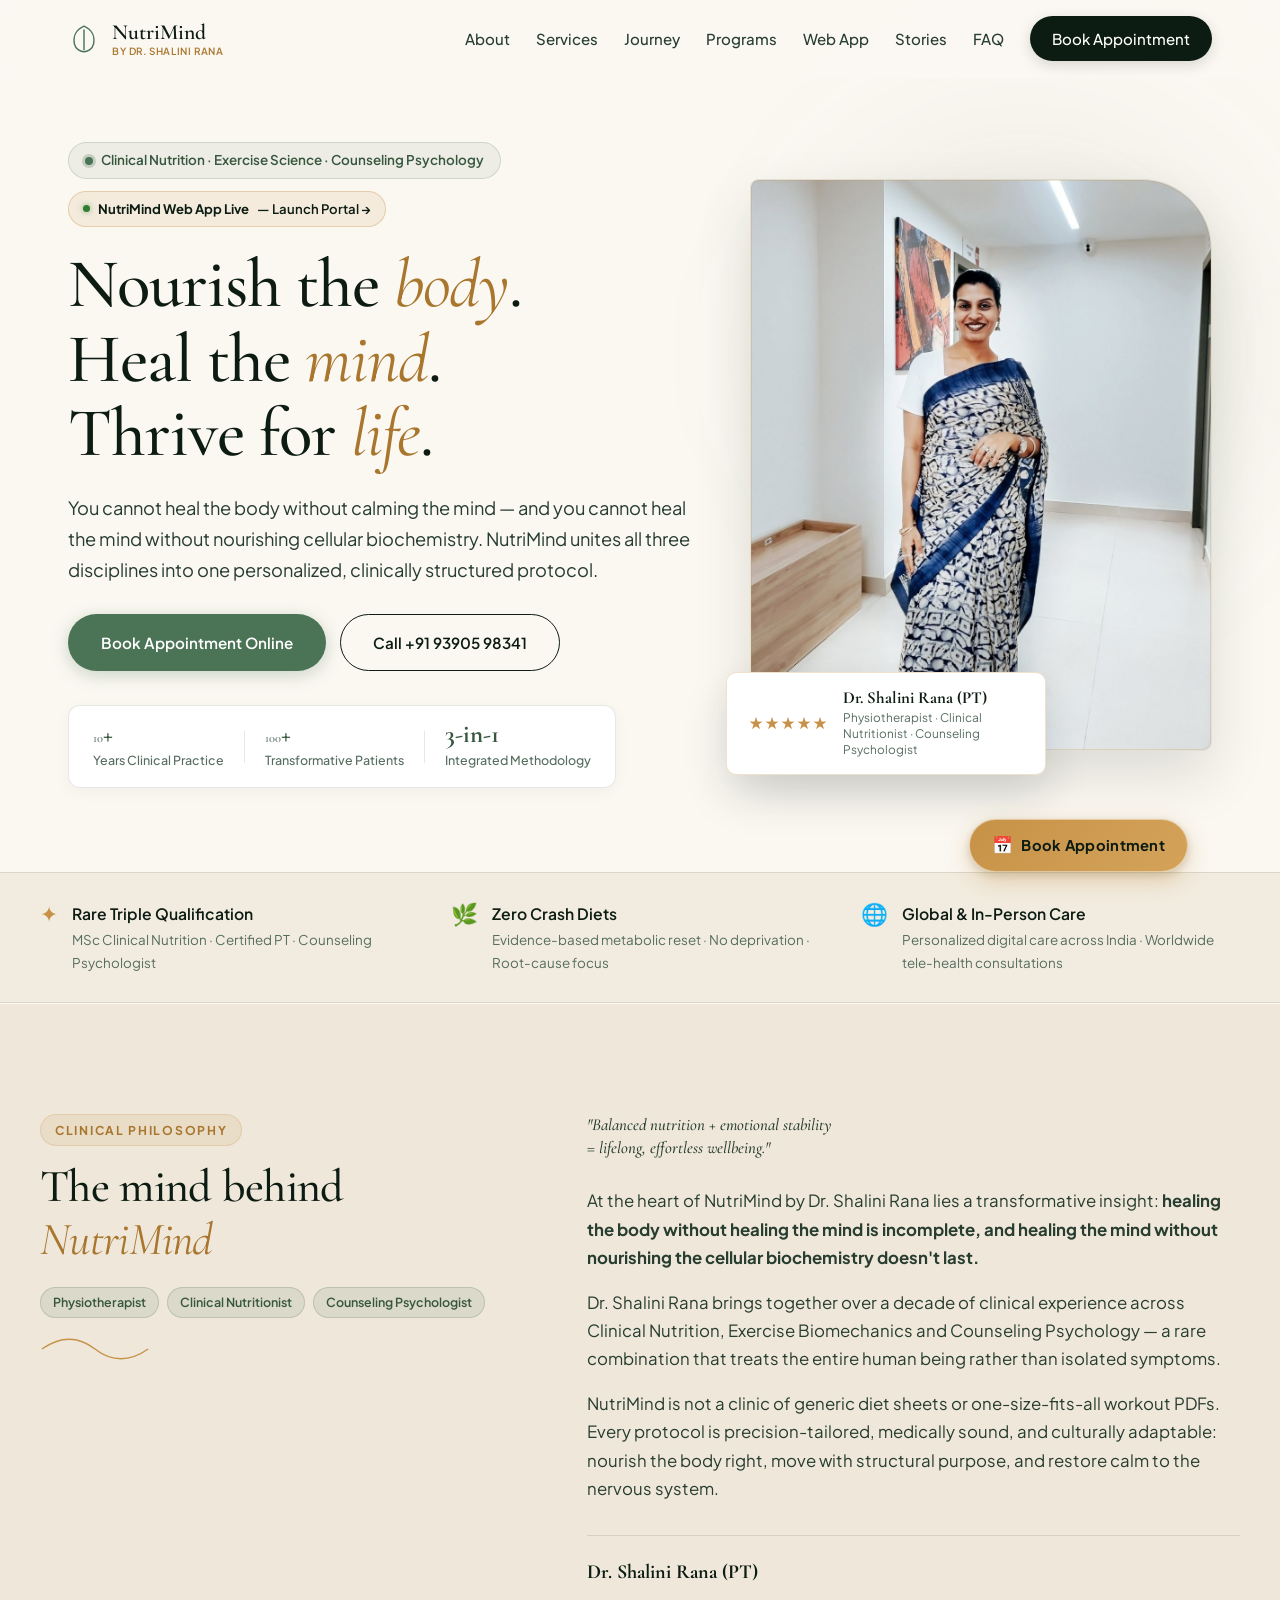
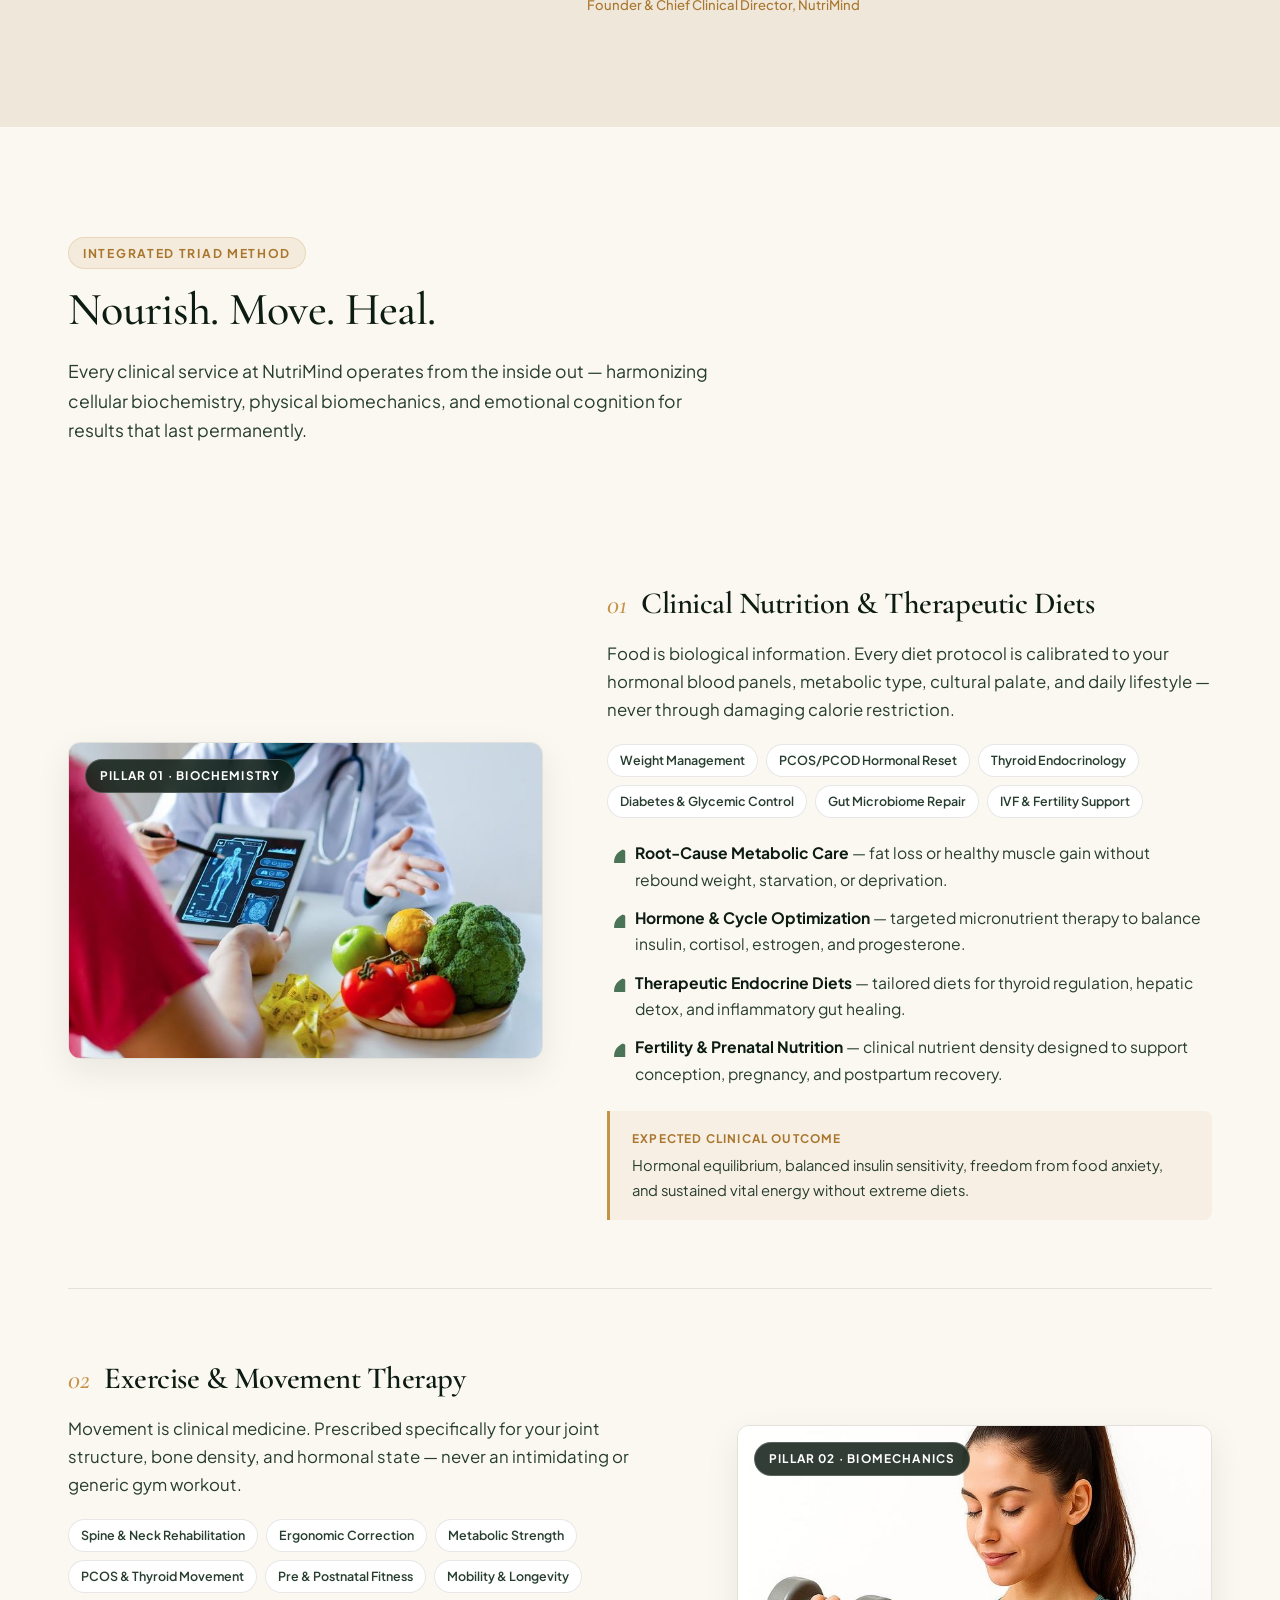
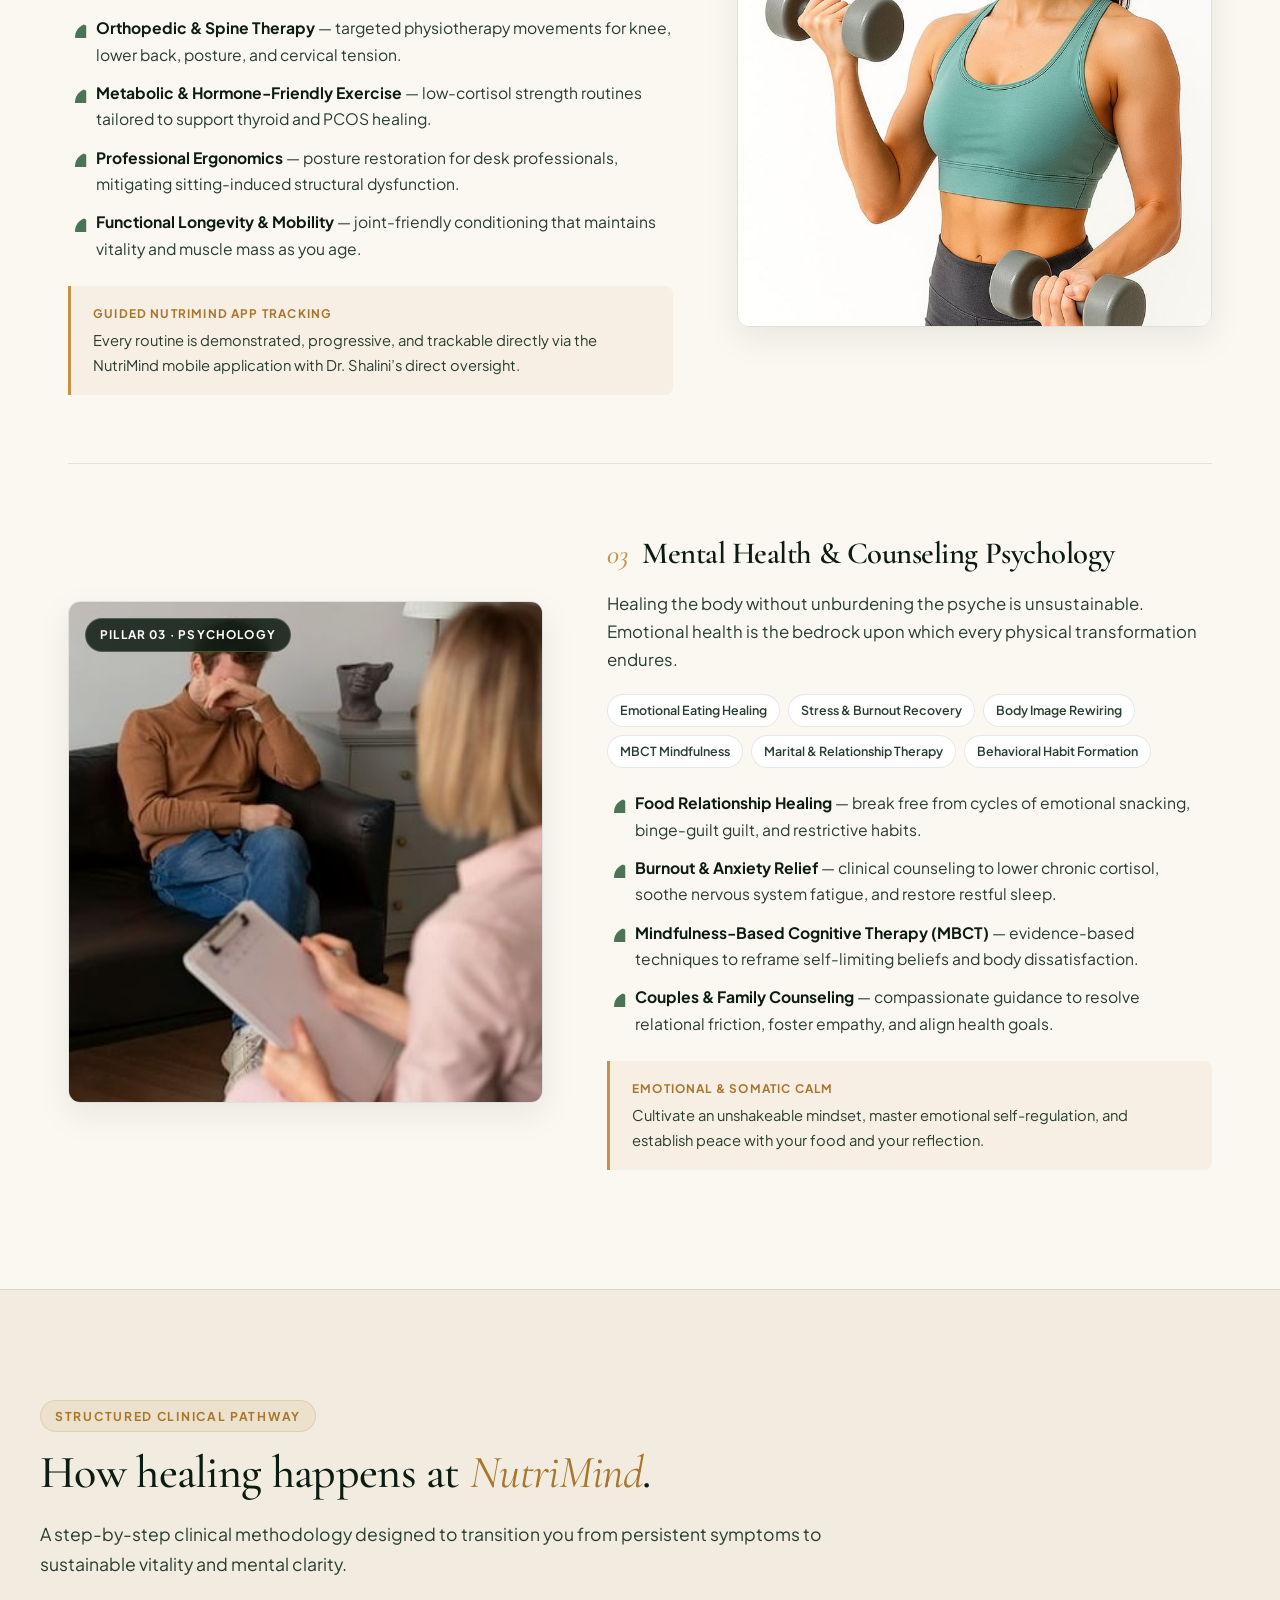
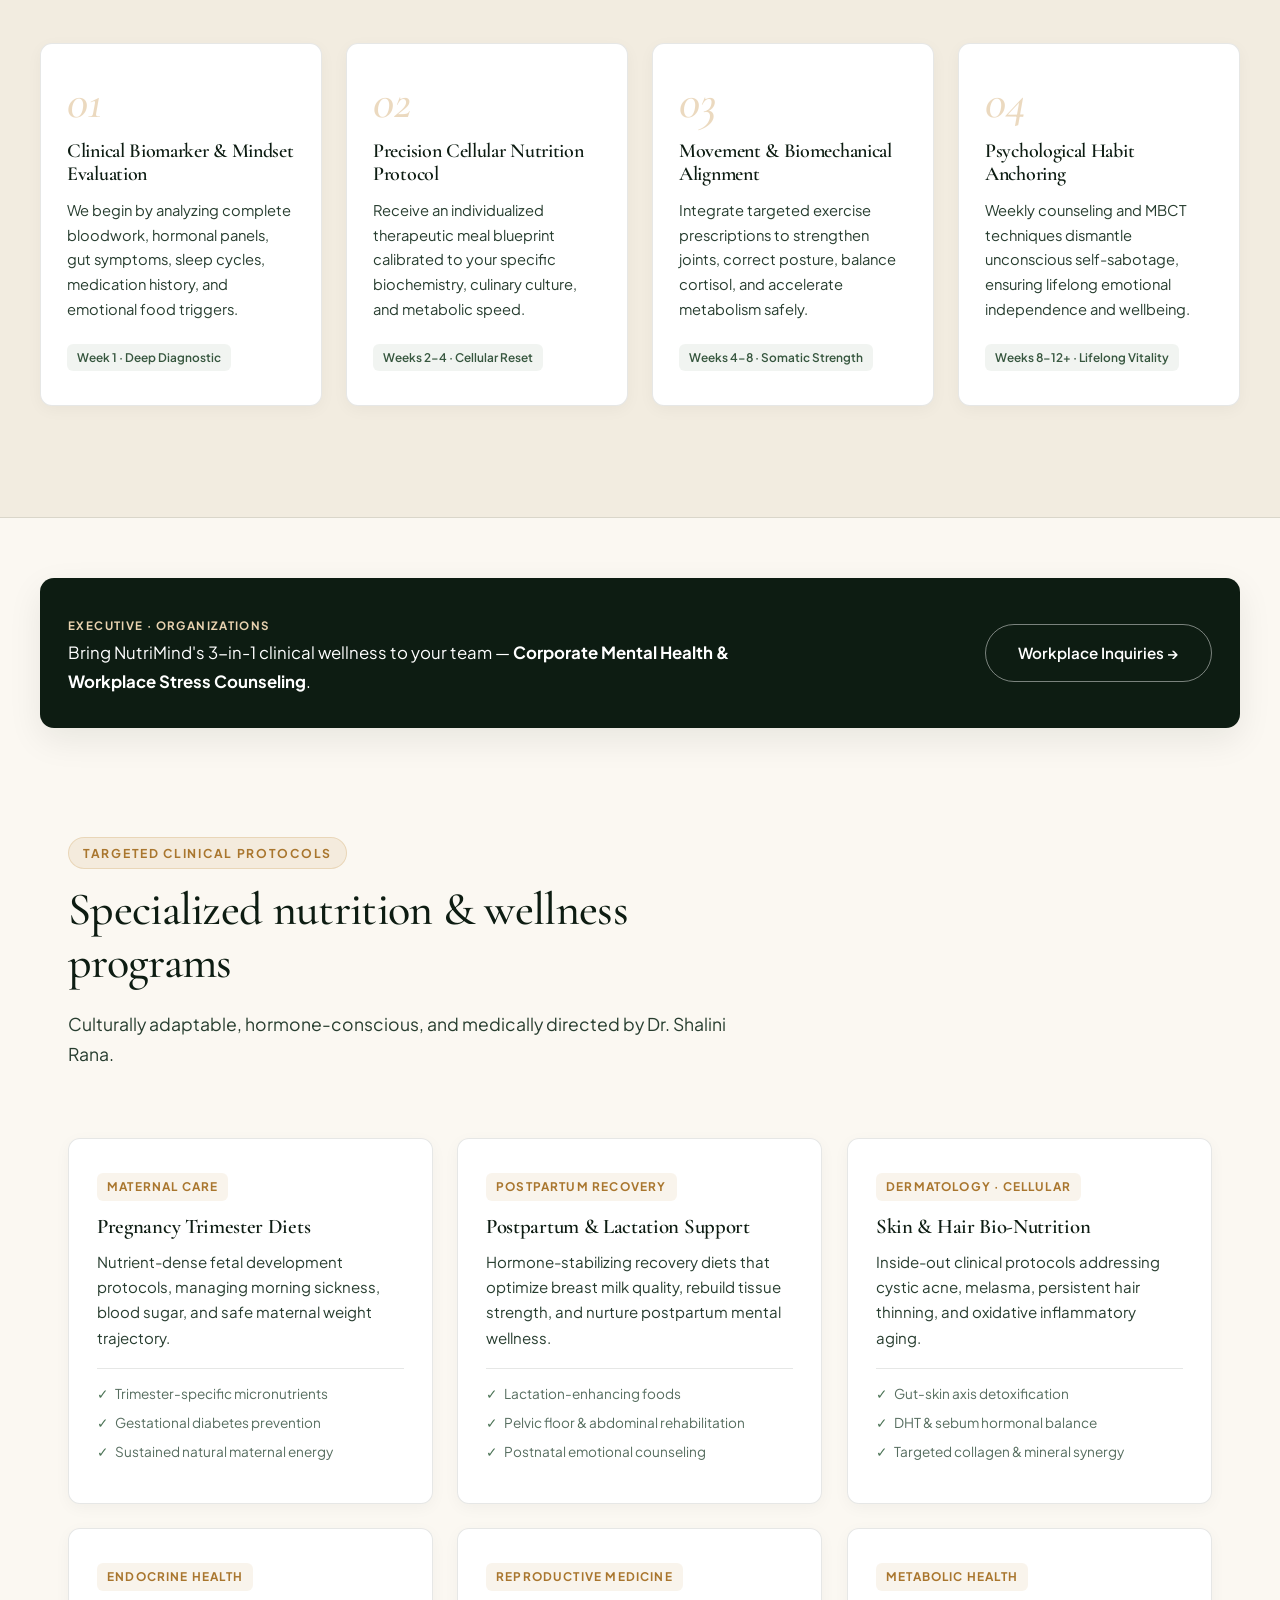
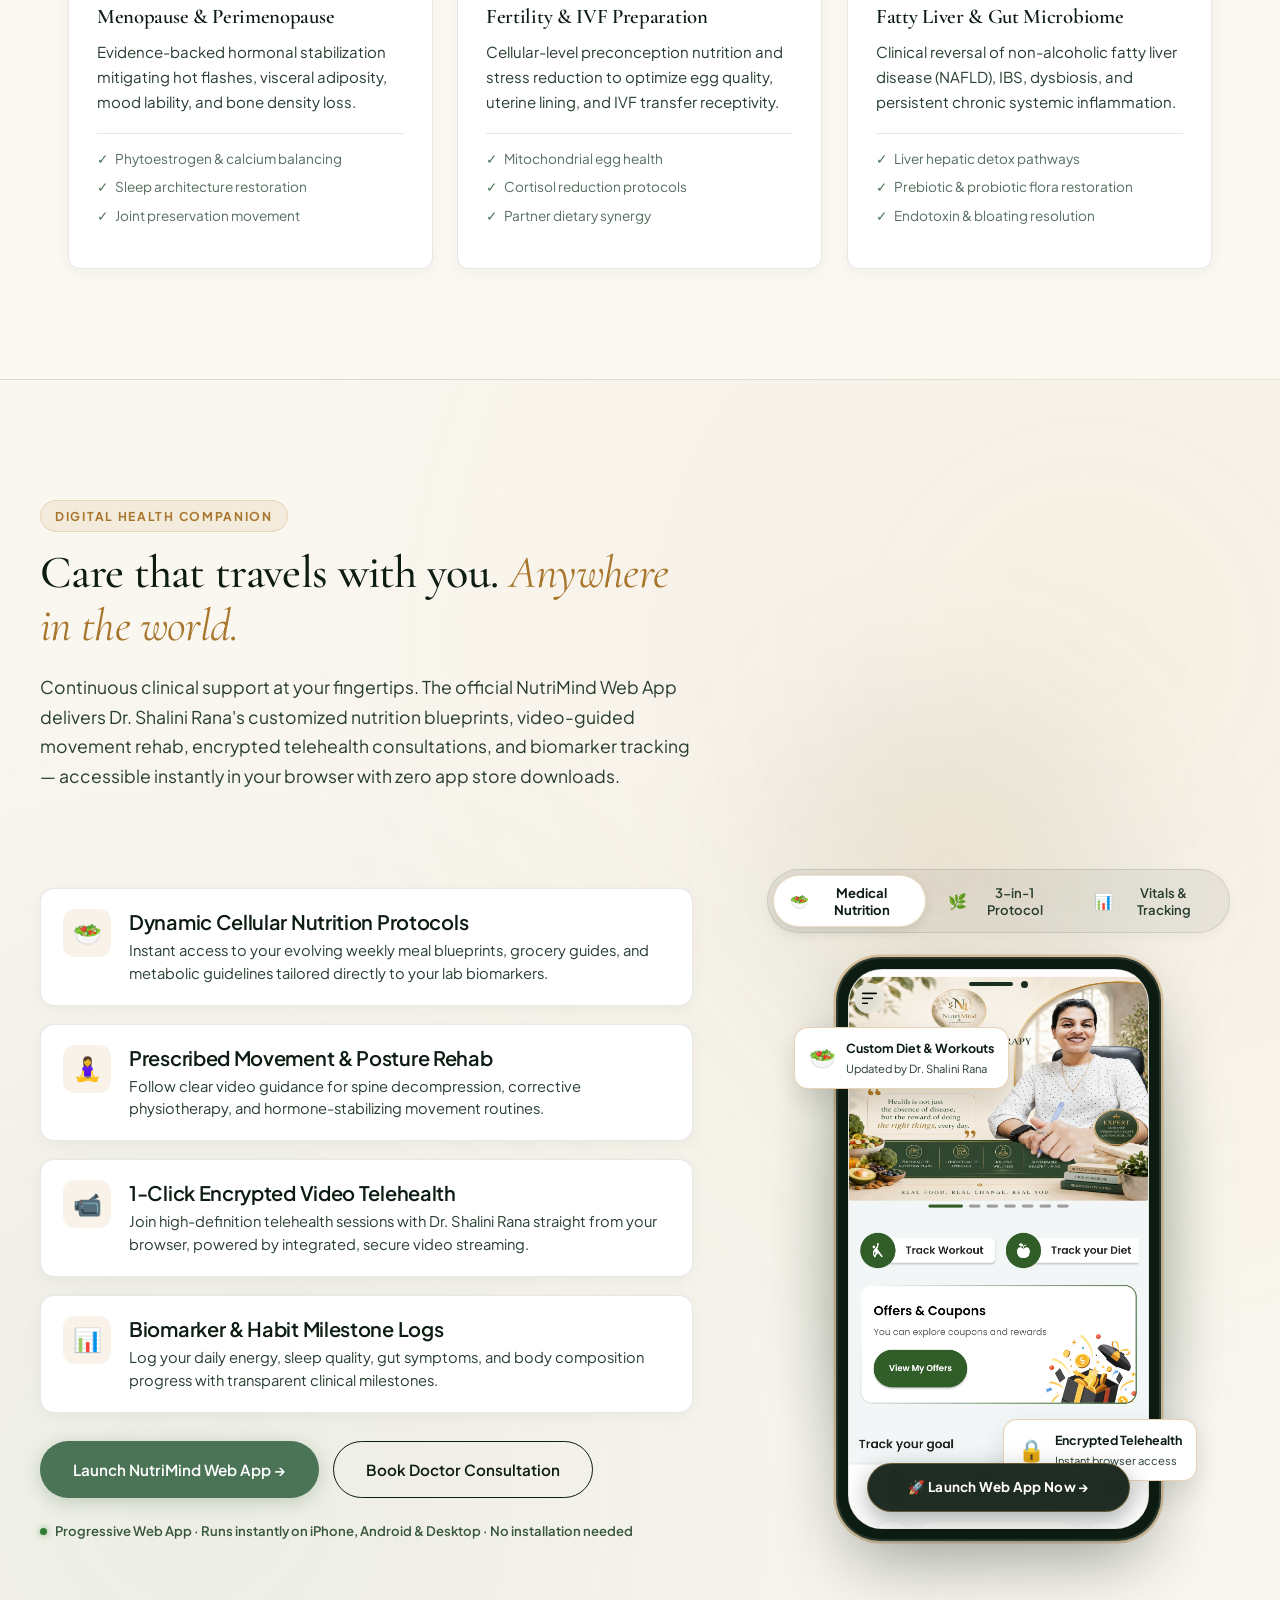
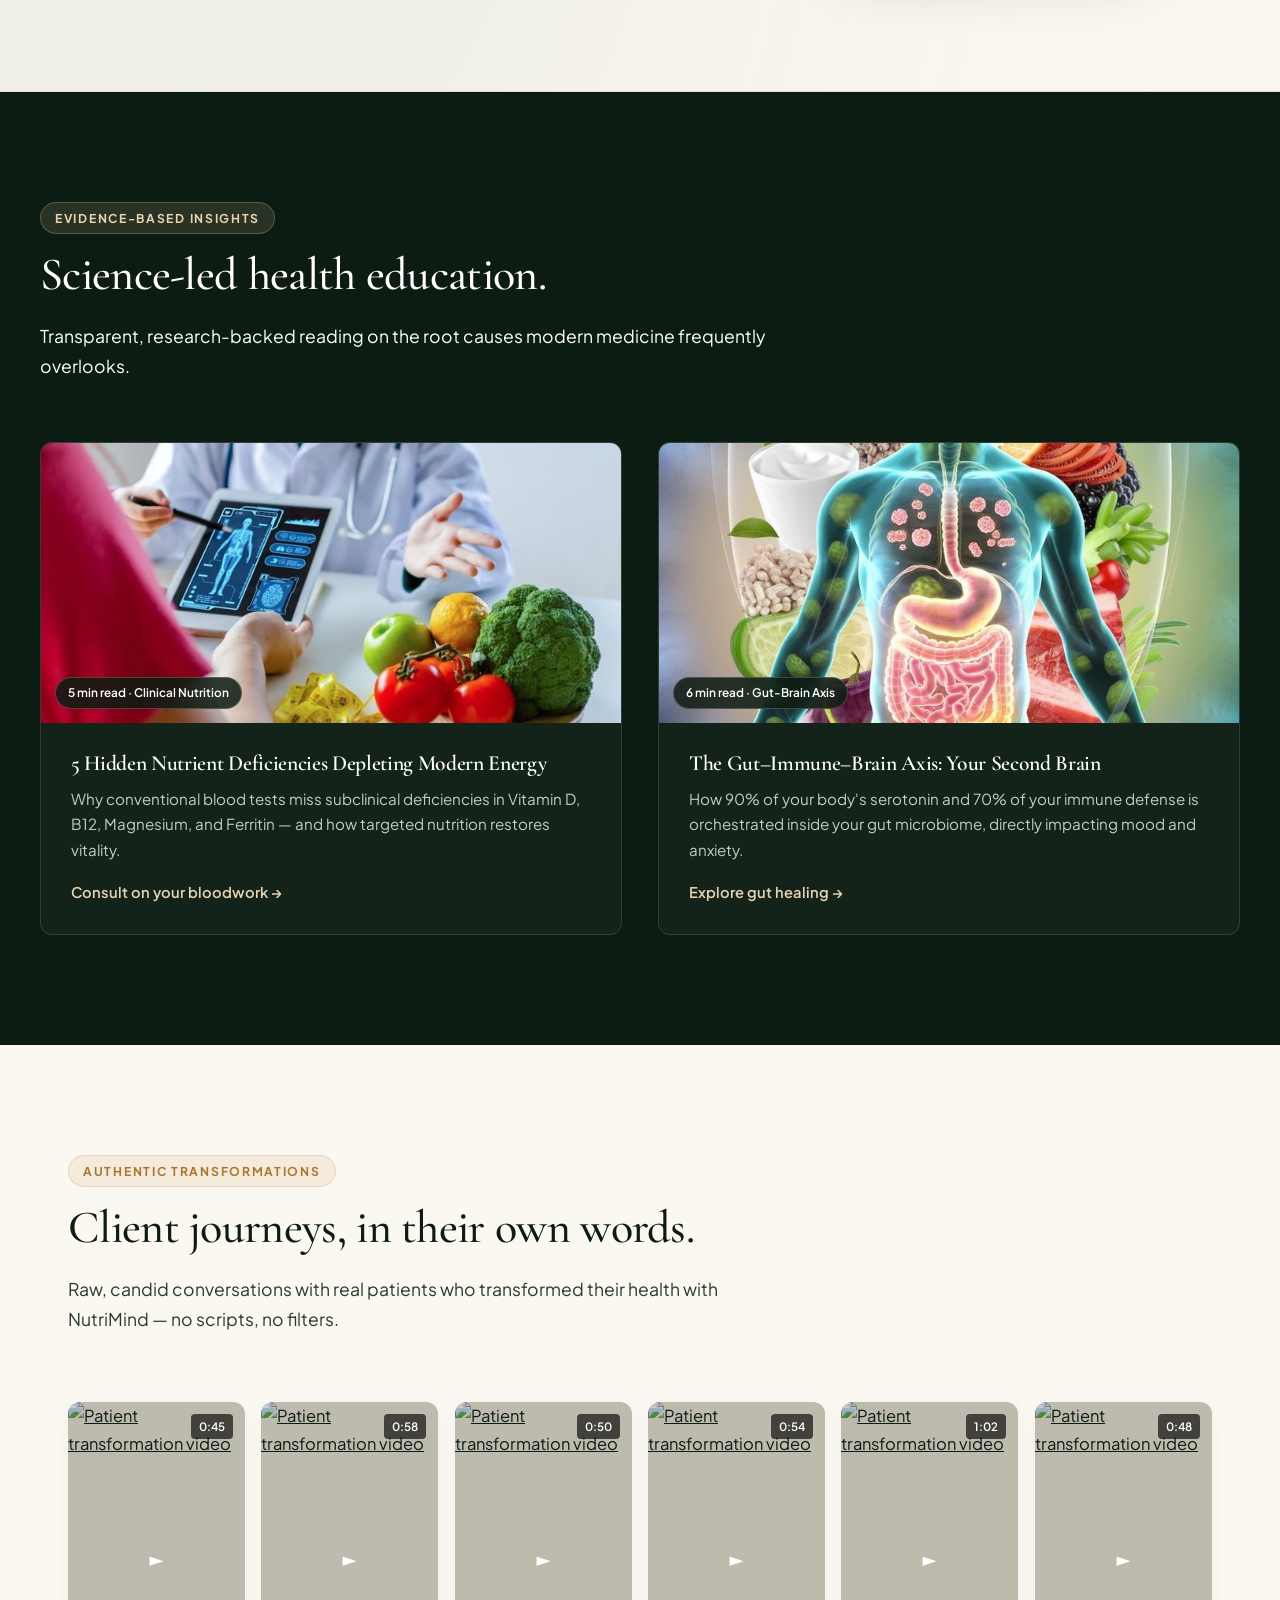
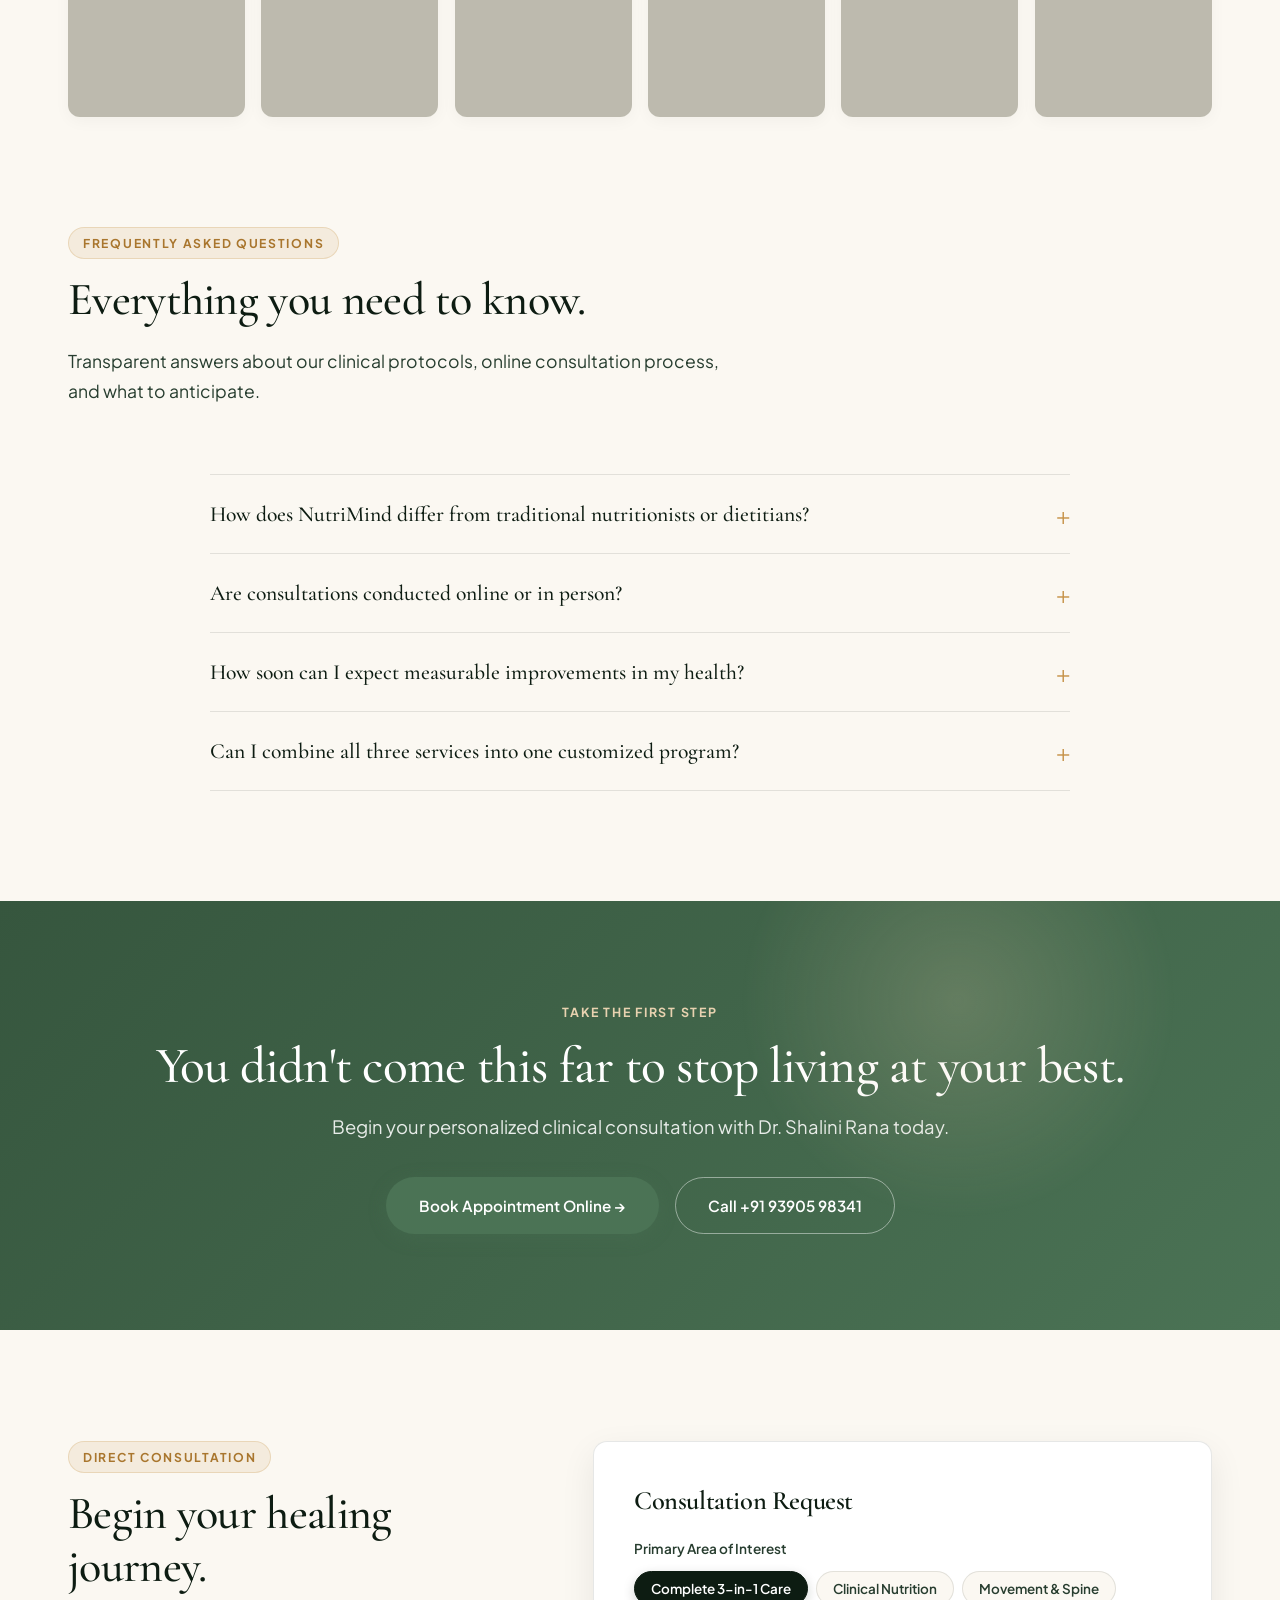
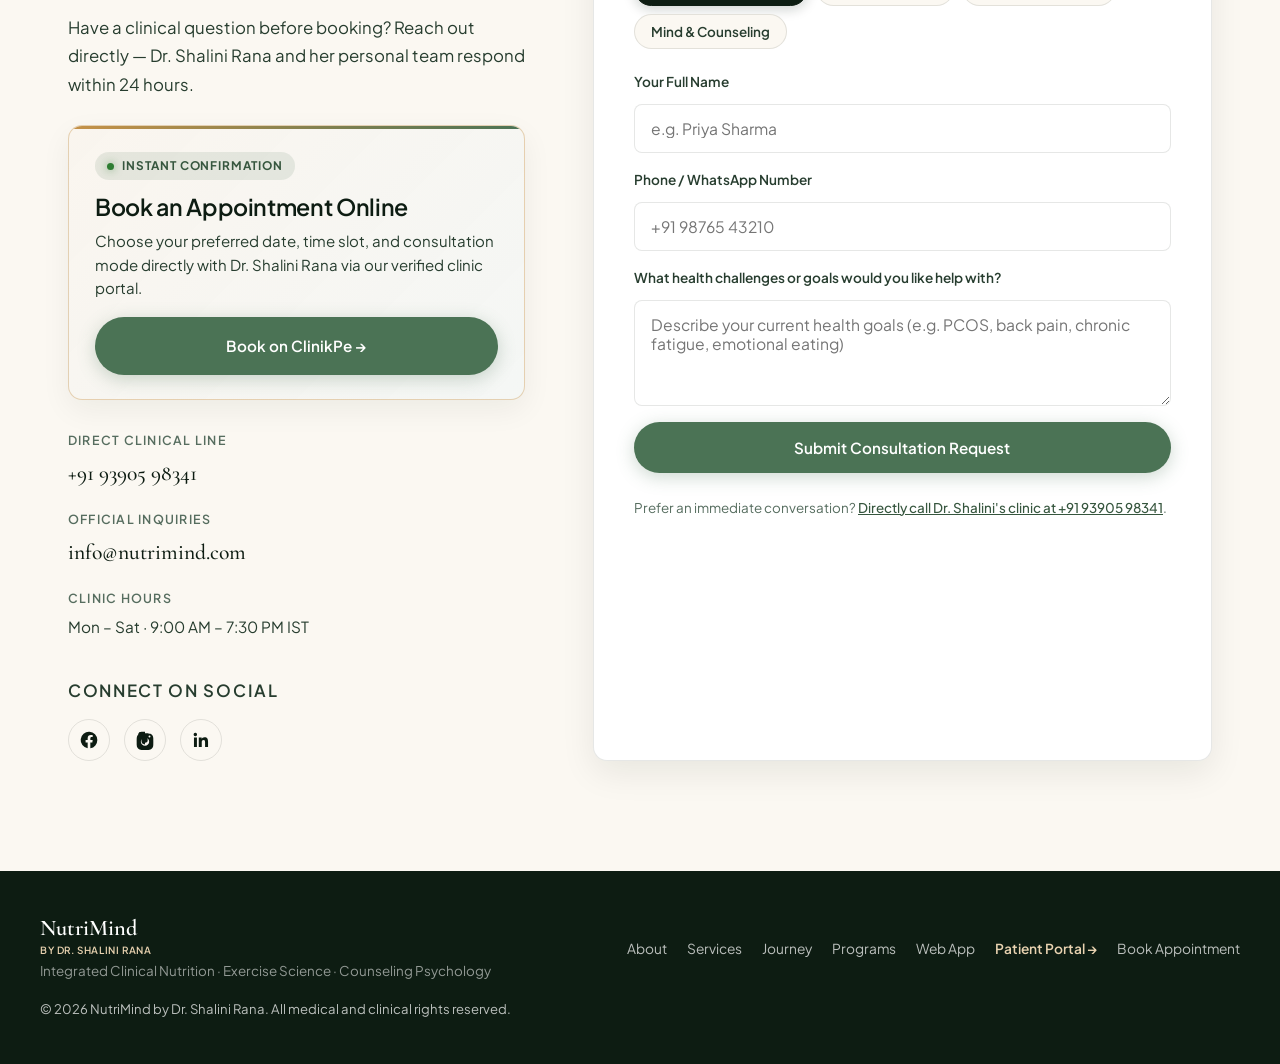
==== index.html @ 6441bca5 "Integrate NutriMind Web App showcase with interactive device mockup and animations" ====
<!DOCTYPE html>
<html lang="en">
<head>
<meta charset="UTF-8">
<meta name="viewport" content="width=device-width, initial-scale=1.0">
<title>NutriMind by Dr. Shalini Rana — Clinical Nutrition, Movement &amp; Mind Wellness</title>
<meta name="description" content="NutriMind by Dr. Shalini Rana integrates clinical nutrition, exercise therapy, and mental wellness counseling into one luxury, science-led approach to complete healing.">
<link rel="preconnect" href="https://fonts.googleapis.com">
<link rel="preconnect" href="https://fonts.gstatic.com" crossorigin>
<link href="https://fonts.googleapis.com/css2?family=Cormorant+Garamond:ital,wght@0,400;0,500;0,600;0,700;1,400;1,500;1,600&family=Plus+Jakarta+Sans:wght@300;400;500;600;700&display=swap" rel="stylesheet">
<link rel="stylesheet" href="style.css">
</head>
<body>

<!-- TOP SCROLL PROGRESS -->
<div class="scroll-progress-container" aria-hidden="true">
  <div class="scroll-progress-bar" id="scrollProgressBar"></div>
</div>

<a class="skip-link" href="#main">Skip to content</a>

<!-- SITE HEADER -->
<header class="site-header" id="siteHeader">
  <div class="header-inner">
    <a href="#top" class="brand">
      <span class="brand-mark" aria-hidden="true">
        <svg viewBox="0 0 40 40" width="32" height="32"><path d="M20 4C11 8 6 16 8 26c1.5 7 8 10 12 10s10.5-3 12-10c2-10-3-18-12-22z" fill="none" stroke="currentColor" stroke-width="1.8"/><path d="M20 8v26" stroke="currentColor" stroke-width="1.8"/></svg>
      </span>
      <span class="brand-text">NutriMind<em>by Dr. Shalini Rana</em></span>
    </a>

    <nav class="main-nav" id="mainNav" aria-label="Primary Navigation">
      <a href="#about">About</a>
      <a href="#pillars">Services</a>
      <a href="#journey">Journey</a>
      <a href="#programs">Programs</a>
      <a href="#app">Web App</a>
      <a href="#stories">Stories</a>
      <a href="#faq">FAQ</a>
      <a href="https://booking.clinikpe.com/doctors/dr-shalini-rana-KVoUWVHR/KVoUWVHR" target="_blank" rel="noopener" class="nav-cta">Book Appointment</a>
    </nav>

    <button class="nav-toggle" id="navToggle" aria-expanded="false" aria-controls="mainNav" aria-label="Toggle menu">
      <span></span><span></span><span></span>
    </button>
  </div>
</header>

<main id="main">

  <!-- HERO -->
  <section class="hero" id="top">
    <div class="hero-ambient-glow" aria-hidden="true"></div>
    <div class="hero-copy">
      <div class="hero-badge-wrap anim-hero-1">
        <span class="hero-badge">
          <span class="badge-dot"></span> Clinical Nutrition &middot; Exercise Science &middot; Counseling Psychology
        </span>
        <a href="https://nutrimind-34c08.web.app/" target="_blank" rel="noopener" class="hero-app-pill" title="Open NutriMind Patient Web App">
          <span class="app-dot"></span> <strong>NutriMind Web App Live</strong> &mdash; Launch Portal &rarr;
        </a>
      </div>
      <h1 class="anim-hero-2">
        Nourish the <em>body</em>.<br>
        Heal the <em>mind</em>.<br>
        Thrive for <em>life</em>.
      </h1>
      <p class="hero-lede anim-hero-3">
        You cannot heal the body without calming the mind — and you cannot heal the mind without nourishing cellular biochemistry. NutriMind unites all three disciplines into one personalized, clinically structured protocol.
      </p>
      <div class="hero-actions anim-hero-4">
        <a href="https://booking.clinikpe.com/doctors/dr-shalini-rana-KVoUWVHR/KVoUWVHR" target="_blank" rel="noopener" class="btn btn-primary btn-pulse">Book Appointment Online</a>
        <a href="tel:+919390598341" class="btn btn-ghost">Call +91 93905 98341</a>
      </div>
      <div class="hero-trust-bar anim-hero-5">
        <div class="trust-pill">
          <strong><span class="counter" data-target="10">0</span>+</strong>
          <span>Years Clinical Practice</span>
        </div>
        <div class="trust-divider" aria-hidden="true"></div>
        <div class="trust-pill">
          <strong><span class="counter" data-target="100">0</span>+</strong>
          <span>Transformative Patients</span>
        </div>
        <div class="trust-divider" aria-hidden="true"></div>
        <div class="trust-pill">
          <strong>3-in-1</strong>
          <span>Integrated Methodology</span>
        </div>
      </div>
    </div>

    <div class="hero-media anim-hero-media">
      <div class="hero-image-wrap">
        <img src="assets/dr-shalini-portrait.jpg" alt="Dr. Shalini Rana, founder of NutriMind" width="1024" height="1436">
        <div class="hero-gold-frame" aria-hidden="true"></div>
      </div>
      <div class="hero-media-caption float-badge">
        <div class="caption-stars" aria-hidden="true">★★★★★</div>
        <div class="caption-content">
          <strong>Dr. Shalini Rana (PT)</strong>
          <small>Physiotherapist &middot; Clinical Nutritionist &middot; Counseling Psychologist</small>
        </div>
      </div>
    </div>
  </section>

  <!-- AUTHORITY CREDENTIALS BAR -->
  <section class="authority-bar reveal reveal-fade" aria-label="Clinical Credentials">
    <div class="authority-inner">
      <div class="authority-item">
        <span class="auth-icon" aria-hidden="true">✦</span>
        <div class="auth-text">
          <strong>Rare Triple Qualification</strong>
          <p>MSc Clinical Nutrition &middot; Certified PT &middot; Counseling Psychologist</p>
        </div>
      </div>
      <div class="authority-item">
        <span class="auth-icon" aria-hidden="true">🌿</span>
        <div class="auth-text">
          <strong>Zero Crash Diets</strong>
          <p>Evidence-based metabolic reset &middot; No deprivation &middot; Root-cause focus</p>
        </div>
      </div>
      <div class="authority-item">
        <span class="auth-icon" aria-hidden="true">🌐</span>
        <div class="auth-text">
          <strong>Global &amp; In-Person Care</strong>
          <p>Personalized digital care across India &middot; Worldwide tele-health consultations</p>
        </div>
      </div>
    </div>
  </section>

  <!-- ABOUT / PHILOSOPHY -->
  <section class="about" id="about">
    <div class="about-grid">
      <div class="about-eyebrow-col reveal reveal-left">
        <span class="section-tag">Clinical Philosophy</span>
        <h2>The mind behind<br><em>NutriMind</em></h2>
        <div class="doc-credentials-pills">
          <span class="cred-pill">Physiotherapist</span>
          <span class="cred-pill">Clinical Nutritionist</span>
          <span class="cred-pill">Counseling Psychologist</span>
        </div>
        <div class="leaf-rule" aria-hidden="true">
          <svg class="animated-leaf-svg" viewBox="0 0 120 24" width="110" height="22"><path d="M2 12c20-14 40-14 58 0s38 14 58 0" fill="none" stroke="currentColor" stroke-width="1.6"/></svg>
        </div>
      </div>
      <div class="about-body reveal reveal-right">
        <p class="pull-quote">"Balanced nutrition + emotional stability = lifelong, effortless wellbeing."</p>
        <p>At the heart of NutriMind by Dr. Shalini Rana lies a transformative insight: <strong>healing the body without healing the mind is incomplete, and healing the mind without nourishing the cellular biochemistry doesn't last.</strong></p>
        <p>Dr. Shalini Rana brings together over a decade of clinical experience across Clinical Nutrition, Exercise Biomechanics and Counseling Psychology — a rare combination that treats the entire human being rather than isolated symptoms.</p>
        <p>NutriMind is not a clinic of generic diet sheets or one-size-fits-all workout PDFs. Every protocol is precision-tailored, medically sound, and culturally adaptable: nourish the body right, move with structural purpose, and restore calm to the nervous system.</p>
        <div class="doctor-signature">
          <strong>Dr. Shalini Rana (PT)</strong>
          <span>Founder &amp; Chief Clinical Director, NutriMind</span>
        </div>
      </div>
    </div>
  </section>

  <!-- SERVICES / 3 CORE PILLARS -->
  <section class="pillars" id="pillars">
    <div class="section-intro reveal reveal-up">
      <span class="section-tag">Integrated Triad Method</span>
      <h2>Nourish. Move. Heal.</h2>
      <p>Every clinical service at NutriMind operates from the inside out — harmonizing cellular biochemistry, physical biomechanics, and emotional cognition for results that last permanently.</p>
    </div>

    <!-- PILLAR 1: CLINICAL NUTRITION -->
    <article class="pillar">
      <div class="pillar-media reveal reveal-left">
        <div class="pillar-img-wrap">
          <img src="assets/nutrient-deficiencies.jpg" alt="Fresh, nutrient-dense clinical ingredients" loading="lazy" width="736" height="490">
          <span class="pillar-badge-float">Pillar 01 &middot; Biochemistry</span>
        </div>
      </div>
      <div class="pillar-copy reveal reveal-right">
        <div class="pillar-header-wrap">
          <span class="pillar-num">01</span>
          <h3>Clinical Nutrition &amp; Therapeutic Diets</h3>
        </div>
        <p class="pillar-summary">Food is biological information. Every diet protocol is calibrated to your hormonal blood panels, metabolic type, cultural palate, and daily lifestyle — never through damaging calorie restriction.</p>
        
        <div class="clinical-tags">
          <span class="tag-pill">Weight Management</span>
          <span class="tag-pill">PCOS/PCOD Hormonal Reset</span>
          <span class="tag-pill">Thyroid Endocrinology</span>
          <span class="tag-pill">Diabetes &amp; Glycemic Control</span>
          <span class="tag-pill">Gut Microbiome Repair</span>
          <span class="tag-pill">IVF &amp; Fertility Support</span>
        </div>

        <ul class="leaf-list">
          <li><strong>Root-Cause Metabolic Care</strong> — fat loss or healthy muscle gain without rebound weight, starvation, or deprivation.</li>
          <li><strong>Hormone &amp; Cycle Optimization</strong> — targeted micronutrient therapy to balance insulin, cortisol, estrogen, and progesterone.</li>
          <li><strong>Therapeutic Endocrine Diets</strong> — tailored diets for thyroid regulation, hepatic detox, and inflammatory gut healing.</li>
          <li><strong>Fertility &amp; Prenatal Nutrition</strong> — clinical nutrient density designed to support conception, pregnancy, and postpartum recovery.</li>
        </ul>

        <div class="clinical-outcome-box">
          <span class="outcome-label">Expected Clinical Outcome</span>
          <p>Hormonal equilibrium, balanced insulin sensitivity, freedom from food anxiety, and sustained vital energy without extreme diets.</p>
        </div>
      </div>
    </article>

    <!-- PILLAR 2: MOVEMENT & EXERCISE THERAPY -->
    <article class="pillar reverse">
      <div class="pillar-media reveal reveal-right">
        <div class="pillar-img-wrap">
          <img src="assets/movement-therapy.jpg" alt="Guided therapeutic movement and strength training" loading="lazy" width="736" height="1037">
          <span class="pillar-badge-float">Pillar 02 &middot; Biomechanics</span>
        </div>
      </div>
      <div class="pillar-copy reveal reveal-left">
        <div class="pillar-header-wrap">
          <span class="pillar-num">02</span>
          <h3>Exercise &amp; Movement Therapy</h3>
        </div>
        <p class="pillar-summary">Movement is clinical medicine. Prescribed specifically for your joint structure, bone density, and hormonal state — never an intimidating or generic gym workout.</p>
        
        <div class="clinical-tags">
          <span class="tag-pill">Spine &amp; Neck Rehabilitation</span>
          <span class="tag-pill">Ergonomic Correction</span>
          <span class="tag-pill">Metabolic Strength</span>
          <span class="tag-pill">PCOS &amp; Thyroid Movement</span>
          <span class="tag-pill">Pre &amp; Postnatal Fitness</span>
          <span class="tag-pill">Mobility &amp; Longevity</span>
        </div>

        <ul class="leaf-list">
          <li><strong>Orthopedic &amp; Spine Therapy</strong> — targeted physiotherapy movements for knee, lower back, posture, and cervical tension.</li>
          <li><strong>Metabolic &amp; Hormone-Friendly Exercise</strong> — low-cortisol strength routines tailored to support thyroid and PCOS healing.</li>
          <li><strong>Professional Ergonomics</strong> — posture restoration for desk professionals, mitigating sitting-induced structural dysfunction.</li>
          <li><strong>Functional Longevity &amp; Mobility</strong> — joint-friendly conditioning that maintains vitality and muscle mass as you age.</li>
        </ul>

        <div class="clinical-outcome-box">
          <span class="outcome-label">Guided NutriMind App Tracking</span>
          <p>Every routine is demonstrated, progressive, and trackable directly via the NutriMind mobile application with Dr. Shalini’s direct oversight.</p>
        </div>
      </div>
    </article>

    <!-- PILLAR 3: MENTAL HEALTH & COUNSELING -->
    <article class="pillar">
      <div class="pillar-media reveal reveal-left">
        <div class="pillar-img-wrap">
          <img src="assets/mental-health.jpg" alt="Calm mental wellness counseling consultation" loading="lazy" width="417" height="626">
          <span class="pillar-badge-float">Pillar 03 &middot; Psychology</span>
        </div>
      </div>
      <div class="pillar-copy reveal reveal-right">
        <div class="pillar-header-wrap">
          <span class="pillar-num">03</span>
          <h3>Mental Health &amp; Counseling Psychology</h3>
        </div>
        <p class="pillar-summary">Healing the body without unburdening the psyche is unsustainable. Emotional health is the bedrock upon which every physical transformation endures.</p>
        
        <div class="clinical-tags">
          <span class="tag-pill">Emotional Eating Healing</span>
          <span class="tag-pill">Stress &amp; Burnout Recovery</span>
          <span class="tag-pill">Body Image Rewiring</span>
          <span class="tag-pill">MBCT Mindfulness</span>
          <span class="tag-pill">Marital &amp; Relationship Therapy</span>
          <span class="tag-pill">Behavioral Habit Formation</span>
        </div>

        <ul class="leaf-list">
          <li><strong>Food Relationship Healing</strong> — break free from cycles of emotional snacking, binge-guilt guilt, and restrictive habits.</li>
          <li><strong>Burnout &amp; Anxiety Relief</strong> — clinical counseling to lower chronic cortisol, soothe nervous system fatigue, and restore restful sleep.</li>
          <li><strong>Mindfulness-Based Cognitive Therapy (MBCT)</strong> — evidence-based techniques to reframe self-limiting beliefs and body dissatisfaction.</li>
          <li><strong>Couples &amp; Family Counseling</strong> — compassionate guidance to resolve relational friction, foster empathy, and align health goals.</li>
        </ul>

        <div class="clinical-outcome-box">
          <span class="outcome-label">Emotional &amp; Somatic Calm</span>
          <p>Cultivate an unshakeable mindset, master emotional self-regulation, and establish peace with your food and your reflection.</p>
        </div>
      </div>
    </article>
  </section>

  <!-- THE 4-STEP PATIENT JOURNEY -->
  <section class="journey" id="journey">
    <div class="section-intro reveal reveal-up">
      <span class="section-tag">Structured Clinical Pathway</span>
      <h2>How healing happens at <em>NutriMind</em>.</h2>
      <p>A step-by-step clinical methodology designed to transition you from persistent symptoms to sustainable vitality and mental clarity.</p>
    </div>

    <div class="journey-grid reveal-stagger">
      <div class="journey-card">
        <span class="journey-step-num">01</span>
        <div class="journey-card-content">
          <h4>Clinical Biomarker &amp; Mindset Evaluation</h4>
          <p>We begin by analyzing complete bloodwork, hormonal panels, gut symptoms, sleep cycles, medication history, and emotional food triggers.</p>
          <span class="journey-tag">Week 1 &middot; Deep Diagnostic</span>
        </div>
      </div>

      <div class="journey-card">
        <span class="journey-step-num">02</span>
        <div class="journey-card-content">
          <h4>Precision Cellular Nutrition Protocol</h4>
          <p>Receive an individualized therapeutic meal blueprint calibrated to your specific biochemistry, culinary culture, and metabolic speed.</p>
          <span class="journey-tag">Weeks 2-4 &middot; Cellular Reset</span>
        </div>
      </div>

      <div class="journey-card">
        <span class="journey-step-num">03</span>
        <div class="journey-card-content">
          <h4>Movement &amp; Biomechanical Alignment</h4>
          <p>Integrate targeted exercise prescriptions to strengthen joints, correct posture, balance cortisol, and accelerate metabolism safely.</p>
          <span class="journey-tag">Weeks 4-8 &middot; Somatic Strength</span>
        </div>
      </div>

      <div class="journey-card">
        <span class="journey-step-num">04</span>
        <div class="journey-card-content">
          <h4>Psychological Habit Anchoring</h4>
          <p>Weekly counseling and MBCT techniques dismantle unconscious self-sabotage, ensuring lifelong emotional independence and wellbeing.</p>
          <span class="journey-tag">Weeks 8-12+ &middot; Lifelong Vitality</span>
        </div>
      </div>
    </div>
  </section>

  <!-- CORPORATE WELLNESS STRIP -->
  <section class="corporate-strip reveal reveal-fade">
    <div class="corp-content">
      <span class="corp-badge">Executive &middot; Organizations</span>
      <p>Bring NutriMind's 3-in-1 clinical wellness to your team — <strong>Corporate Mental Health &amp; Workplace Stress Counseling</strong>.</p>
    </div>
    <a href="tel:+919390598341" class="btn btn-ghost-light">Workplace Inquiries &rarr;</a>
  </section>

  <!-- SPECIALIZED PROGRAMS -->
  <section class="programs" id="programs">
    <div class="section-intro reveal reveal-up">
      <span class="section-tag">Targeted Clinical Protocols</span>
      <h2>Specialized nutrition &amp; wellness programs</h2>
      <p>Culturally adaptable, hormone-conscious, and medically directed by Dr. Shalini Rana.</p>
    </div>

    <div class="program-grid reveal-stagger">
      <div class="program reveal-card">
        <div class="program-badge">Maternal Care</div>
        <h4>Pregnancy Trimester Diets</h4>
        <p>Nutrient-dense fetal development protocols, managing morning sickness, blood sugar, and safe maternal weight trajectory.</p>
        <ul class="program-bullets">
          <li>Trimester-specific micronutrients</li>
          <li>Gestational diabetes prevention</li>
          <li>Sustained natural maternal energy</li>
        </ul>
      </div>

      <div class="program reveal-card">
        <div class="program-badge">Postpartum Recovery</div>
        <h4>Postpartum &amp; Lactation Support</h4>
        <p>Hormone-stabilizing recovery diets that optimize breast milk quality, rebuild tissue strength, and nurture postpartum mental wellness.</p>
        <ul class="program-bullets">
          <li>Lactation-enhancing foods</li>
          <li>Pelvic floor &amp; abdominal rehabilitation</li>
          <li>Postnatal emotional counseling</li>
        </ul>
      </div>

      <div class="program reveal-card">
        <div class="program-badge">Dermatology &middot; Cellular</div>
        <h4>Skin &amp; Hair Bio-Nutrition</h4>
        <p>Inside-out clinical protocols addressing cystic acne, melasma, persistent hair thinning, and oxidative inflammatory aging.</p>
        <ul class="program-bullets">
          <li>Gut-skin axis detoxification</li>
          <li>DHT &amp; sebum hormonal balance</li>
          <li>Targeted collagen &amp; mineral synergy</li>
        </ul>
      </div>

      <div class="program reveal-card">
        <div class="program-badge">Endocrine Health</div>
        <h4>Menopause &amp; Perimenopause</h4>
        <p>Evidence-backed hormonal stabilization mitigating hot flashes, visceral adiposity, mood lability, and bone density loss.</p>
        <ul class="program-bullets">
          <li>Phytoestrogen &amp; calcium balancing</li>
          <li>Sleep architecture restoration</li>
          <li>Joint preservation movement</li>
        </ul>
      </div>

      <div class="program reveal-card">
        <div class="program-badge">Reproductive Medicine</div>
        <h4>Fertility &amp; IVF Preparation</h4>
        <p>Cellular-level preconception nutrition and stress reduction to optimize egg quality, uterine lining, and IVF transfer receptivity.</p>
        <ul class="program-bullets">
          <li>Mitochondrial egg health</li>
          <li>Cortisol reduction protocols</li>
          <li>Partner dietary synergy</li>
        </ul>
      </div>

      <div class="program reveal-card">
        <div class="program-badge">Metabolic Health</div>
        <h4>Fatty Liver &amp; Gut Microbiome</h4>
        <p>Clinical reversal of non-alcoholic fatty liver disease (NAFLD), IBS, dysbiosis, and persistent chronic systemic inflammation.</p>
        <ul class="program-bullets">
          <li>Liver hepatic detox pathways</li>
          <li>Prebiotic &amp; probiotic flora restoration</li>
          <li>Endotoxin &amp; bloating resolution</li>
        </ul>
      </div>
    </div>
  </section>

  <!-- NUTRIMIND WEB APP / PATIENT PORTAL SHOWCASE -->
  <section class="app-showcase" id="app">
    <div class="app-ambient-orb" aria-hidden="true"></div>
    <div class="app-showcase-inner">
      <div class="section-intro reveal reveal-up">
        <span class="section-tag">Digital Health Companion</span>
        <h2>Care that travels with you. <em>Anywhere in the world.</em></h2>
        <p class="app-subtitle">
          Continuous clinical support at your fingertips. The official NutriMind Web App delivers Dr. Shalini Rana's customized nutrition blueprints, video-guided movement rehab, encrypted telehealth consultations, and biomarker tracking — accessible instantly in your browser with zero app store downloads.
        </p>
      </div>

      <div class="app-showcase-grid">
        <!-- APP FEATURE HIGHLIGHTS -->
        <div class="app-features-col reveal reveal-left">
          <div class="app-feature-card">
            <div class="app-feat-icon" aria-hidden="true">🥗</div>
            <div class="app-feat-body">
              <h4>Dynamic Cellular Nutrition Protocols</h4>
              <p>Instant access to your evolving weekly meal blueprints, grocery guides, and metabolic guidelines tailored directly to your lab biomarkers.</p>
            </div>
          </div>

          <div class="app-feature-card">
            <div class="app-feat-icon" aria-hidden="true">🧘‍♀️</div>
            <div class="app-feat-body">
              <h4>Prescribed Movement &amp; Posture Rehab</h4>
              <p>Follow clear video guidance for spine decompression, corrective physiotherapy, and hormone-stabilizing movement routines.</p>
            </div>
          </div>

          <div class="app-feature-card">
            <div class="app-feat-icon" aria-hidden="true">📹</div>
            <div class="app-feat-body">
              <h4>1-Click Encrypted Video Telehealth</h4>
              <p>Join high-definition telehealth sessions with Dr. Shalini Rana straight from your browser, powered by integrated, secure video streaming.</p>
            </div>
          </div>

          <div class="app-feature-card">
            <div class="app-feat-icon" aria-hidden="true">📊</div>
            <div class="app-feat-body">
              <h4>Biomarker &amp; Habit Milestone Logs</h4>
              <p>Log your daily energy, sleep quality, gut symptoms, and body composition progress with transparent clinical milestones.</p>
            </div>
          </div>

          <div class="app-cta-group">
            <a href="https://nutrimind-34c08.web.app/" target="_blank" rel="noopener" class="btn btn-primary btn-pulse">
              Launch NutriMind Web App &rarr;
            </a>
            <a href="https://booking.clinikpe.com/doctors/dr-shalini-rana-KVoUWVHR/KVoUWVHR" target="_blank" rel="noopener" class="btn btn-ghost">
              Book Doctor Consultation
            </a>
          </div>
          
          <div class="app-pwa-badge">
            <span class="pwa-dot"></span>
            <span>Progressive Web App &middot; Runs instantly on iPhone, Android &amp; Desktop &middot; No installation needed</span>
          </div>
        </div>

        <!-- INTERACTIVE ANIMATED DEVICE MOCKUP -->
        <div class="app-preview-col reveal reveal-right">
          <!-- SCREEN SELECTOR TABS -->
          <div class="app-tab-switcher" role="tablist" aria-label="NutriMind App Screens">
            <button class="app-tab-btn active" data-target="slide-1" role="tab" aria-selected="true">
              <span class="tab-icon">🥗</span> Medical Nutrition
            </button>
            <button class="app-tab-btn" data-target="slide-2" role="tab" aria-selected="false">
              <span class="tab-icon">🌿</span> 3-in-1 Protocol
            </button>
            <button class="app-tab-btn" data-target="slide-3" role="tab" aria-selected="false">
              <span class="tab-icon">📊</span> Vitals &amp; Tracking
            </button>
          </div>

          <div class="app-device-frame">
            <div class="device-ambient-glow" aria-hidden="true"></div>
            
            <!-- DEVICE SCREEN -->
            <div class="device-screen">
              <div class="screen-notch">
                <span class="speaker"></span>
                <span class="camera"></span>
              </div>
              
              <!-- SCREEN SLIDES -->
              <div class="app-screen-viewport">
                <div class="app-screen-slide active" id="slide-1">
                  <img src="app/nutrimind-app-1.png" alt="NutriMind Medical Nutrition Therapy App Screen" loading="lazy" width="360" height="780">
                </div>
                <div class="app-screen-slide" id="slide-2">
                  <img src="app/nutrimind-app-2.png" alt="NutriMind Wellness and 3-in-1 Protocol App Screen" loading="lazy" width="360" height="780">
                </div>
                <div class="app-screen-slide" id="slide-3">
                  <img src="app/nutrimind-app-3.png" alt="NutriMind Habits, Water and Weight Tracking App Screen" loading="lazy" width="360" height="780">
                </div>
              </div>

              <!-- SCREEN LAUNCHER OVERLAY -->
              <a href="https://nutrimind-34c08.web.app/" target="_blank" rel="noopener" class="screen-launch-overlay" title="Open Live NutriMind Web App">
                <span>🚀 Launch Web App Now &rarr;</span>
              </a>
            </div>

            <!-- FLOATING ORBITING MICRO BADGES -->
            <div class="orbit-badge orbit-badge-top float-card-1">
              <span class="orbit-icon" aria-hidden="true">🥗</span>
              <div>
                <strong>Custom Diet &amp; Workouts</strong>
                <small>Updated by Dr. Shalini Rana</small>
              </div>
            </div>

            <div class="orbit-badge orbit-badge-bottom float-card-2">
              <span class="orbit-icon" aria-hidden="true">🔒</span>
              <div>
                <strong>Encrypted Telehealth</strong>
                <small>Instant browser access</small>
              </div>
            </div>
          </div>
        </div>
      </div>
    </div>
  </section>

  <!-- LEARN / EVIDENCE-BASED EDUCATION -->
  <section class="learn" id="learn">
    <div class="section-intro light reveal reveal-up">
      <span class="section-tag light">Evidence-Based Insights</span>
      <h2>Science-led health education.</h2>
      <p>Transparent, research-backed reading on the root causes modern medicine frequently overlooks.</p>
    </div>

    <div class="article-grid reveal-stagger">
      <figure class="article-card reveal-card">
        <div class="article-media">
          <img src="assets/nutrient-deficiencies.jpg" alt="Assorted whole biological foods" loading="lazy" width="736" height="490">
          <span class="article-read-badge">5 min read &middot; Clinical Nutrition</span>
        </div>
        <figcaption>
          <h4>5 Hidden Nutrient Deficiencies Depleting Modern Energy</h4>
          <p>Why conventional blood tests miss subclinical deficiencies in Vitamin D, B12, Magnesium, and Ferritin — and how targeted nutrition restores vitality.</p>
          <a href="tel:+919390598341" class="article-link">Consult on your bloodwork &rarr;</a>
        </figcaption>
      </figure>

      <figure class="article-card reveal-card">
        <div class="article-media">
          <img src="assets/gut-health.jpg" alt="Gut microbiome illustration" loading="lazy" width="736" height="443">
          <span class="article-read-badge">6 min read &middot; Gut-Brain Axis</span>
        </div>
        <figcaption>
          <h4>The Gut–Immune–Brain Axis: Your Second Brain</h4>
          <p>How 90% of your body's serotonin and 70% of your immune defense is orchestrated inside your gut microbiome, directly impacting mood and anxiety.</p>
          <a href="tel:+919390598341" class="article-link">Explore gut healing &rarr;</a>
        </figcaption>
      </figure>
    </div>
  </section>

  <!-- REAL PATIENT STORIES (VIDEOS) -->
  <section class="stories" id="stories">
    <div class="section-intro reveal reveal-up">
      <span class="section-tag">Authentic Transformations</span>
      <h2>Client journeys, in their own words.</h2>
      <p>Raw, candid conversations with real patients who transformed their health with NutriMind — no scripts, no filters.</p>
    </div>

    <div class="video-grid reveal-stagger">
      <a class="video-card reveal-card" href="https://youtube.com/shorts/2m4g7V_XTgQ" target="_blank" rel="noopener" aria-label="Watch patient video story on YouTube">
        <img src="https://i.ytimg.com/vi/2m4g7V_XTgQ/hqdefault.jpg" alt="Patient transformation video" loading="lazy">
        <span class="video-dur">0:45</span>
        <span class="play" aria-hidden="true">&#9658;</span>
      </a>

      <a class="video-card reveal-card" href="https://youtube.com/shorts/TzF8paugVaQ" target="_blank" rel="noopener" aria-label="Watch patient video story on YouTube">
        <img src="https://i.ytimg.com/vi/TzF8paugVaQ/hqdefault.jpg" alt="Patient transformation video" loading="lazy">
        <span class="video-dur">0:58</span>
        <span class="play" aria-hidden="true">&#9658;</span>
      </a>

      <a class="video-card reveal-card" href="https://youtube.com/shorts/z2cLe7TssuM" target="_blank" rel="noopener" aria-label="Watch patient video story on YouTube">
        <img src="https://i.ytimg.com/vi/z2cLe7TssuM/hqdefault.jpg" alt="Patient transformation video" loading="lazy">
        <span class="video-dur">0:50</span>
        <span class="play" aria-hidden="true">&#9658;</span>
      </a>

      <a class="video-card reveal-card" href="https://youtube.com/shorts/qV9UBLf1wA4" target="_blank" rel="noopener" aria-label="Watch patient video story on YouTube">
        <img src="https://i.ytimg.com/vi/qV9UBLf1wA4/hqdefault.jpg" alt="Patient transformation video" loading="lazy">
        <span class="video-dur">0:54</span>
        <span class="play" aria-hidden="true">&#9658;</span>
      </a>

      <a class="video-card reveal-card" href="https://youtube.com/shorts/ALAv0Ugq1XE" target="_blank" rel="noopener" aria-label="Watch patient video story on YouTube">
        <img src="https://i.ytimg.com/vi/ALAv0Ugq1XE/hqdefault.jpg" alt="Patient transformation video" loading="lazy">
        <span class="video-dur">1:02</span>
        <span class="play" aria-hidden="true">&#9658;</span>
      </a>

      <a class="video-card reveal-card" href="https://youtube.com/shorts/Fql7b1JJDpE" target="_blank" rel="noopener" aria-label="Watch patient video story on YouTube">
        <img src="https://i.ytimg.com/vi/Fql7b1JJDpE/hqdefault.jpg" alt="Patient transformation video" loading="lazy">
        <span class="video-dur">0:48</span>
        <span class="play" aria-hidden="true">&#9658;</span>
      </a>
    </div>
  </section>

  <!-- INTERACTIVE CLINICAL FAQ ACCORDION -->
  <section class="faq-section" id="faq">
    <div class="section-intro reveal reveal-up">
      <span class="section-tag">Frequently Asked Questions</span>
      <h2>Everything you need to know.</h2>
      <p>Transparent answers about our clinical protocols, online consultation process, and what to anticipate.</p>
    </div>

    <div class="faq-container reveal reveal-fade">
      <div class="faq-item">
        <button class="faq-trigger" aria-expanded="false">
          <span>How does NutriMind differ from traditional nutritionists or dietitians?</span>
          <span class="faq-icon" aria-hidden="true">+</span>
        </button>
        <div class="faq-content">
          <div class="faq-content-inner">
            <p>Traditional dietitians typically only hand you a calorie-restricted meal chart. At NutriMind, Dr. Shalini Rana integrates <strong>Clinical Nutrition, Physical Therapy / Biomechanics, and Counseling Psychology</strong> into one unified plan. We address blood biomarkers, joint alignment, and emotional eating habits together — meaning your progress is root-cause, painless, and permanent.</p>
          </div>
        </div>
      </div>

      <div class="faq-item">
        <button class="faq-trigger" aria-expanded="false">
          <span>Are consultations conducted online or in person?</span>
          <span class="faq-icon" aria-hidden="true">+</span>
        </button>
        <div class="faq-content">
          <div class="faq-content-inner">
            <p>We provide both! Dr. Shalini consults clients worldwide through secure video consultations across India, the Middle East, the US, and Europe, alongside in-person clinical sessions. Every remote client receives digital blood panel analysis, video-guided movement tracking on our mobile app, and scheduled counseling sessions.</p>
          </div>
        </div>
      </div>

      <div class="faq-item">
        <button class="faq-trigger" aria-expanded="false">
          <span>How soon can I expect measurable improvements in my health?</span>
          <span class="faq-icon" aria-hidden="true">+</span>
        </button>
        <div class="faq-content">
          <div class="faq-content-inner">
            <p>Most patients report substantial improvements in energy, bloating relief, and sleep quality within the first <strong>10 to 14 days</strong>. Measurable biomarker shifts (e.g. insulin stabilization, cycle regularity, joint pain relief, and sustainable fat loss) typically become prominent between <strong>4 to 8 weeks</strong>.</p>
          </div>
        </div>
      </div>

      <div class="faq-item">
        <button class="faq-trigger" aria-expanded="false">
          <span>Can I combine all three services into one customized program?</span>
          <span class="faq-icon" aria-hidden="true">+</span>
        </button>
        <div class="faq-content">
          <div class="faq-content-inner">
            <p>Yes, that is our signature offering! The majority of our clients choose the complete <strong>3-in-1 Integrative Health Care</strong>, which seamlessly weaves biochemical nutrition, therapeutic corrective movement, and cognitive psychology into one harmonious routine.</p>
          </div>
        </div>
      </div>
    </div>
  </section>

  <!-- LUXURY CTA BAND -->
  <section class="cta-band reveal reveal-fade">
    <div class="cta-band-content">
      <span class="cta-kicker">Take The First Step</span>
      <h2 class="reveal reveal-up">You didn't come this far to stop living at your best.</h2>
      <p class="cta-sub">Begin your personalized clinical consultation with Dr. Shalini Rana today.</p>
      <div class="cta-buttons">
        <a href="https://booking.clinikpe.com/doctors/dr-shalini-rana-KVoUWVHR/KVoUWVHR" target="_blank" rel="noopener" class="btn btn-primary btn-pulse">Book Appointment Online &rarr;</a>
        <a href="tel:+919390598341" class="btn btn-ghost-light">Call +91 93905 98341</a>
      </div>
    </div>
  </section>

  <!-- CONTACT & CONSULTATION BOOKING -->
  <section class="contact" id="contact">
    <div class="contact-grid">
      <div class="contact-info reveal reveal-left">
        <span class="section-tag">Direct Consultation</span>
        <h2>Begin your healing journey.</h2>
        <p>Have a clinical question before booking? Reach out directly — Dr. Shalini Rana and her personal team respond within 24 hours.</p>

        <!-- ONLINE BOOKING CARD -->
        <div class="online-booking-card">
          <div class="online-booking-badge">
            <span class="badge-dot"></span> Instant Confirmation
          </div>
          <h4>Book an Appointment Online</h4>
          <p>Choose your preferred date, time slot, and consultation mode directly with Dr. Shalini Rana via our verified clinic portal.</p>
          <a href="https://booking.clinikpe.com/doctors/dr-shalini-rana-KVoUWVHR/KVoUWVHR" target="_blank" rel="noopener" class="btn btn-primary btn-pulse full">Book on ClinikPe &rarr;</a>
        </div>
        
        <ul class="contact-list">
          <li>
            <span class="contact-label">Direct Clinical Line</span>
            <a href="tel:+919390598341">+91 93905 98341</a>
          </li>
          <li>
            <span class="contact-label">Official Inquiries</span>
            <a href="mailto:info@nutrimind.com">info@nutrimind.com</a>
          </li>
          <li>
            <span class="contact-label">Clinic Hours</span>
            <span class="contact-val">Mon &ndash; Sat &middot; 9:00 AM &ndash; 7:30 PM IST</span>
          </li>
        </ul>

        <p class="contact-label">Connect on Social</p>
        <div class="social-row">
          <a href="https://www.facebook.com/share/1HxZmx1Fyy/" target="_blank" rel="noopener" aria-label="NutriMind on Facebook">
            <svg viewBox="0 0 24 24" width="20" height="20"><path fill="currentColor" d="M22 12a10 10 0 1 0-11.6 9.9v-7H7.9V12h2.5V9.8c0-2.5 1.5-3.9 3.8-3.9 1.1 0 2.2.2 2.2.2v2.4h-1.2c-1.2 0-1.6.8-1.6 1.6V12h2.8l-.4 2.9h-2.4v7A10 10 0 0 0 22 12z"/></svg>
          </a>
          <a href="https://www.instagram.com/nutrimind_care_bydrshalinirana/" target="_blank" rel="noopener" aria-label="NutriMind on Instagram">
            <svg viewBox="0 0 24 24" width="20" height="20"><path fill="currentColor" d="M12 2c2.7 0 3.05.01 4.12.06 1.06.05 1.79.22 2.43.47.66.26 1.21.6 1.76 1.15.55.55.9 1.1 1.15 1.76.25.64.42 1.37.47 2.43.05 1.07.06 1.42.06 4.12s-.01 3.05-.06 4.12c-.05 1.06-.22 1.79-.47 2.43-.26.66-.6 1.21-1.15 1.76-.55.55-1.1.9-1.76 1.15-.64.25-1.37.42-2.43.47-1.07.05-1.42.06-4.12.06s-3.05-.01-4.12-.06c-1.06-.05-1.79-.22-2.43-.47a4.9 4.9 0 0 1-1.76-1.15 4.9 4.9 0 0 1-1.15-1.76c-.25-.64-.42-1.37-.47-2.43C2.01 15.05 2 14.7 2 12s.01-3.05.06-4.12c.05-1.06.22-1.79.47-2.43.26-.66.6-1.21 1.15-1.76A4.9 4.9 0 0 1 5.44.54C6.08.29 6.81.12 7.87.07 8.95.01 9.3 0 12 0zm0 5a5 5 0 1 0 0 10 5 5 0 0 0 0-10zm0 8.25A3.25 3.25 0 1 1 12 6.75a3.25 3.25 0 0 1 0 6.5zM17.4 4.6a1.17 1.17 0 1 0 0 2.34 1.17 1.17 0 0 0 0-2.34z" transform="translate(0 2)"/></svg>
          </a>
          <a href="https://www.linkedin.com/in/dr-shalini-rana-pt" target="_blank" rel="noopener" aria-label="Dr. Shalini Rana on LinkedIn">
            <svg viewBox="0 0 24 24" width="20" height="20"><path fill="currentColor" d="M20.45 20.45h-3.56v-5.57c0-1.33-.02-3.03-1.85-3.03-1.86 0-2.14 1.45-2.14 2.94v5.66H9.34V9h3.42v1.56h.05c.48-.9 1.64-1.85 3.38-1.85 3.6 0 4.27 2.37 4.27 5.46v6.28zM5.34 7.43a2.07 2.07 0 1 1 0-4.13 2.07 2.07 0 0 1 0 4.13zM7.12 20.45H3.56V9h3.56v11.45z"/></svg>
          </a>
        </div>
      </div>

      <!-- FORM -->
      <form class="contact-form reveal reveal-right" id="contactForm" action="mailto:info@nutrimind.com" method="post" enctype="text/plain">
        <h3 class="form-title">Consultation Request</h3>
        
        <label>Primary Area of Interest</label>
        <div class="service-chip-group">
          <button type="button" class="service-chip active" data-value="Complete 3-in-1 Care">Complete 3-in-1 Care</button>
          <button type="button" class="service-chip" data-value="Clinical Nutrition">Clinical Nutrition</button>
          <button type="button" class="service-chip" data-value="Movement Therapy">Movement &amp; Spine</button>
          <button type="button" class="service-chip" data-value="Mental Wellness">Mind &amp; Counseling</button>
        </div>
        <input type="hidden" name="service_interest" id="serviceInterest" value="Complete 3-in-1 Care">

        <label for="name">Your Full Name</label>
        <input type="text" id="name" name="name" placeholder="e.g. Priya Sharma" required>

        <label for="phone">Phone / WhatsApp Number</label>
        <input type="tel" id="phone" name="phone" placeholder="+91 98765 43210" required>

        <label for="message">What health challenges or goals would you like help with?</label>
        <textarea id="message" name="message" rows="4" placeholder="Describe your current health goals (e.g. PCOS, back pain, chronic fatigue, emotional eating)"></textarea>

        <button type="submit" class="btn btn-primary full btn-pulse">Submit Consultation Request</button>
        <p class="form-note">Prefer an immediate conversation? <a href="tel:+919390598341">Directly call Dr. Shalini's clinic at +91 93905 98341</a>.</p>
      </form>
    </div>
  </section>

  <!-- FLOATING ACTION BUTTONS -->
  <a href="https://booking.clinikpe.com/doctors/dr-shalini-rana-KVoUWVHR/KVoUWVHR" target="_blank" rel="noopener" class="floating-book-btn" id="floatingBookBtn">
    <span class="cal-icon" aria-hidden="true">📅</span> Book Appointment
  </a>

  <!-- BACK TO TOP BUTTON -->
  <button class="back-to-top" id="backToTop" aria-label="Scroll back to top" title="Back to top">
    <svg viewBox="0 0 24 24" width="22" height="22"><path fill="none" stroke="currentColor" stroke-width="2.2" stroke-linecap="round" stroke-linejoin="round" d="M18 15l-6-6-6 6"/></svg>
  </button>

</main>

<footer class="site-footer">
  <div class="footer-inner">
    <div class="footer-brand">
      <span class="brand-text small">NutriMind <em>by Dr. Shalini Rana</em></span>
      <p>Integrated Clinical Nutrition &middot; Exercise Science &middot; Counseling Psychology</p>
    </div>
    <div class="footer-links">
      <a href="#about">About</a>
      <a href="#pillars">Services</a>
      <a href="#journey">Journey</a>
      <a href="#programs">Programs</a>
      <a href="#app">Web App</a>
      <a href="https://nutrimind-34c08.web.app/" target="_blank" rel="noopener" class="footer-portal-link">Patient Portal &rarr;</a>
      <a href="https://booking.clinikpe.com/doctors/dr-shalini-rana-KVoUWVHR/KVoUWVHR" target="_blank" rel="noopener">Book Appointment</a>
    </div>
    <div class="footer-copy">
      <p>&copy; 2026 NutriMind by Dr. Shalini Rana. All medical and clinical rights reserved.</p>
    </div>
  </div>
</footer>

<script src="script.js"></script>
</body>
</html>
---- style.css ----
/* ---------------------------------------------------------
   NutriMind by Dr. Shalini Rana — Luxury Medical Wellness System
   Typography: Cormorant Garamond (Display) · Plus Jakarta Sans (Body)
   Palette: Obsidian Emerald #0D1C12 · Luminous Sage #4B7355
            Champagne Gold #C69248 · Silk Alabaster #FBF8F2
--------------------------------------------------------- */

:root {
  --ink: #0D1C12;
  --ink-soft: #273D2F;
  --ink-muted: #566D5F;
  --sage: #4B7355;
  --sage-dark: #36563E;
  --sage-light: #689473;
  --sage-soft: rgba(75, 115, 85, 0.08);
  --gold: #C69248;
  --gold-dark: #A9762E;
  --gold-soft: #E8D2B0;
  --gold-glow: rgba(198, 146, 72, 0.16);
  --ivory: #FBF8F2;
  --ivory-dim: #F2ECE0;
  --clay: #EFE7DA;
  --paper: #FFFFFF;
  --line: rgba(13, 28, 18, 0.10);
  --line-gold: rgba(198, 146, 72, 0.28);
  --shadow-sm: 0 4px 16px rgba(13, 28, 18, 0.04);
  --shadow-md: 0 12px 34px rgba(13, 28, 18, 0.08);
  --shadow-lg: 0 24px 56px rgba(13, 28, 18, 0.13);
  --shadow-gold: 0 12px 36px rgba(198, 146, 72, 0.22);
  --font-display: 'Cormorant Garamond', Georgia, serif;
  --font-body: 'Plus Jakarta Sans', system-ui, -apple-system, sans-serif;
  --max: 1200px;
}

*, *::before, *::after { box-sizing: border-box; }
html { scroll-behavior: smooth; }

body {
  margin: 0;
  font-family: var(--font-body);
  color: var(--ink);
  background: var(--ivory);
  font-size: 16.5px;
  line-height: 1.68;
  -webkit-font-smoothing: antialiased;
  -moz-osx-font-smoothing: grayscale;
}

img { max-width: 100%; display: block; }

h1, h2, h3, h4 {
  font-family: var(--font-display);
  font-weight: 600;
  line-height: 1.15;
  margin: 0 0 0.45em;
  color: var(--ink);
  letter-spacing: -0.015em;
}

h1 { font-size: clamp(2.8rem, 5.4vw, 4.6rem); font-weight: 500; line-height: 1.08; }
h2 { font-size: clamp(2.2rem, 3.6vw, 3.2rem); font-weight: 500; }
h3 { font-size: clamp(1.6rem, 2.4vw, 2.1rem); }
h4 { font-size: 1.25rem; font-weight: 600; }

h1 em, h2 em, h3 em {
  font-style: italic;
  font-weight: 400;
  color: var(--gold-dark);
}

p { margin: 0 0 1em; max-width: 62ch; }
a { color: inherit; }

.skip-link {
  position: absolute; left: -999px; top: auto;
  background: var(--ink); color: #fff; padding: 12px 20px; z-index: 200;
  border-radius: 4px;
}
.skip-link:focus { left: 16px; top: 16px; }

/* ---------- TOP SCROLL PROGRESS BAR ---------- */
.scroll-progress-container {
  position: fixed; top: 0; left: 0; width: 100%; height: 3.5px;
  z-index: 1000; background: transparent; pointer-events: none;
}
.scroll-progress-bar {
  height: 100%; width: 0%;
  background: linear-gradient(90deg, var(--sage), var(--gold));
  transition: width 0.08s ease-out;
  box-shadow: 0 0 10px rgba(198, 146, 72, 0.5);
}

/* ---------- SECTION TAGS & LABELS ---------- */
.section-tag {
  display: inline-block;
  font-family: var(--font-body);
  font-size: 0.76rem;
  letter-spacing: 0.14em;
  font-weight: 700;
  text-transform: uppercase;
  color: var(--gold-dark);
  background: rgba(198, 146, 72, 0.12);
  border: 1px solid rgba(198, 146, 72, 0.25);
  padding: 5px 14px;
  border-radius: 999px;
  margin-bottom: 14px;
}
.section-tag.light {
  color: var(--gold-soft);
  background: rgba(232, 210, 176, 0.12);
  border-color: rgba(232, 210, 176, 0.25);
}

/* ---------- BUTTONS ---------- */
.btn {
  position: relative;
  display: inline-flex; align-items: center; justify-content: center; gap: 8px;
  padding: 15px 32px;
  border-radius: 999px;
  font-family: var(--font-body);
  font-size: 0.95rem;
  font-weight: 600;
  text-decoration: none;
  border: 1.5px solid transparent;
  transition: transform .25s cubic-bezier(0.34, 1.56, 0.64, 1), background .25s ease, color .25s ease, border-color .25s ease, box-shadow .25s ease;
  cursor: pointer;
  overflow: hidden;
}
.btn:hover { transform: translateY(-2px); }
.btn:active { transform: translateY(0); }

.btn-primary {
  background: var(--sage);
  color: #fff;
  box-shadow: 0 4px 18px rgba(75, 115, 85, 0.28);
}
.btn-primary:hover {
  background: var(--sage-dark);
  box-shadow: 0 8px 26px rgba(54, 86, 62, 0.4);
}

.btn-primary.btn-pulse {
  position: relative;
}
.btn-primary.btn-pulse::after {
  content: "";
  position: absolute; inset: -4px;
  border-radius: inherit;
  border: 2px solid var(--gold);
  opacity: 0;
  animation: btnPulse 3s cubic-bezier(0.24, 0, 0.38, 1) infinite;
  pointer-events: none;
}
@keyframes btnPulse {
  0% { transform: scale(0.95); opacity: 0.8; }
  50% { transform: scale(1.06); opacity: 0; }
  100% { transform: scale(1.06); opacity: 0; }
}

.btn-ghost {
  background: transparent;
  color: var(--ink);
  border-color: var(--ink);
}
.btn-ghost:hover {
  background: var(--ink);
  color: #fff;
  box-shadow: 0 6px 20px rgba(13, 28, 18, 0.18);
}

.btn-ghost-light {
  background: transparent;
  color: #fff;
  border: 1.5px solid rgba(255, 255, 255, 0.45);
}
.btn-ghost-light:hover {
  background: #fff;
  color: var(--ink);
  border-color: #fff;
}
.btn.full { width: 100%; }

/* ---------- HEADER ---------- */
.site-header {
  position: sticky; top: 0; z-index: 100;
  background: rgba(251, 248, 242, 0.88);
  backdrop-filter: blur(14px);
  -webkit-backdrop-filter: blur(14px);
  border-bottom: 1px solid transparent;
  transition: border-color .3s ease, background .3s ease, box-shadow .3s ease;
}
.site-header.scrolled {
  border-color: var(--line);
  background: rgba(251, 248, 242, 0.97);
  box-shadow: 0 6px 24px rgba(13, 28, 18, 0.05);
}

.header-inner {
  max-width: var(--max);
  margin: 0 auto;
  padding: 16px 28px;
  display: flex; align-items: center; justify-content: space-between;
  gap: 20px;
}

.brand {
  display: flex; align-items: center; gap: 12px;
  text-decoration: none; color: var(--ink);
  transition: transform .2s ease;
}
.brand:hover { transform: scale(1.01); }
.brand-mark {
  color: var(--sage);
  display: flex;
  transition: transform .35s cubic-bezier(0.34, 1.56, 0.64, 1);
}
.brand:hover .brand-mark { transform: rotate(-8deg) scale(1.08); }
.brand-text {
  font-family: var(--font-display);
  font-size: 1.35rem; font-weight: 600; line-height: 1.05;
}
.brand-text em {
  display: block; font-style: normal;
  font-family: var(--font-body); font-size: 0.62rem;
  letter-spacing: .06em; font-weight: 600; text-transform: uppercase;
  color: var(--gold-dark); margin-top: 3px;
}

.main-nav { display: flex; align-items: center; gap: 26px; }
.main-nav a {
  position: relative;
  text-decoration: none;
  font-size: 0.94rem;
  font-weight: 500;
  color: var(--ink-soft);
  transition: color .2s ease;
}
.main-nav a:not(.nav-cta)::after {
  content: '';
  position: absolute; bottom: -4px; left: 0;
  width: 0%; height: 2px;
  background: var(--gold);
  border-radius: 2px;
  transition: width .28s cubic-bezier(0.25, 1, 0.5, 1);
}
.main-nav a:not(.nav-cta):hover::after { width: 100%; }
.main-nav a:hover { color: var(--ink); }

.nav-cta {
  background: var(--ink); color: #fff !important;
  padding: 10px 22px; border-radius: 999px; font-weight: 600;
  box-shadow: 0 4px 14px rgba(13, 28, 18, 0.15);
  transition: background .2s ease, transform .2s cubic-bezier(0.34, 1.56, 0.64, 1), box-shadow .2s ease !important;
}
.nav-cta:hover {
  background: var(--sage-dark);
  transform: translateY(-2px);
  box-shadow: 0 6px 18px rgba(54, 86, 62, 0.35);
}

.nav-toggle {
  display: none; flex-direction: column; gap: 5px;
  background: none; border: none; cursor: pointer; padding: 8px;
}
.nav-toggle span {
  width: 22px; height: 2px; background: var(--ink); display: block;
  transition: transform .25s ease, opacity .25s ease;
}

/* ---------- HERO ---------- */
.hero {
  position: relative;
  max-width: var(--max);
  margin: 0 auto;
  padding: 64px 28px 84px;
  display: grid;
  grid-template-columns: 1.15fr 0.85fr;
  gap: 56px;
  align-items: center;
}
.hero-ambient-glow {
  position: absolute;
  width: 550px; height: 550px;
  border-radius: 50%;
  background: radial-gradient(circle, rgba(198, 146, 72, 0.13) 0%, rgba(75, 115, 85, 0.08) 45%, transparent 70%);
  top: 0%; right: -5%;
  filter: blur(65px);
  pointer-events: none;
  animation: driftGlow 15s ease-in-out infinite alternate;
  z-index: 0;
}
@keyframes driftGlow {
  0% { transform: translate(0, 0) scale(1); }
  100% { transform: translate(-35px, 45px) scale(1.15); }
}

.hero-copy, .hero-media { position: relative; z-index: 1; }

.hero-badge-wrap {
  display: flex;
  align-items: center;
  flex-wrap: wrap;
  gap: 12px;
  margin-bottom: 20px;
}
.hero-badge {
  display: inline-flex; align-items: center; gap: 8px;
  font-size: 0.84rem; font-weight: 600;
  color: var(--sage-dark);
  background: var(--sage-soft);
  border: 1px solid rgba(75, 115, 85, 0.2);
  padding: 6px 16px; border-radius: 999px;
}
.hero-app-pill {
  display: inline-flex;
  align-items: center;
  gap: 8px;
  font-size: 0.82rem;
  font-weight: 600;
  color: var(--ink);
  background: rgba(198, 146, 72, 0.12);
  border: 1px solid rgba(198, 146, 72, 0.35);
  padding: 6px 14px;
  border-radius: 999px;
  text-decoration: none;
  transition: all 0.25s ease;
}
.hero-app-pill:hover {
  background: rgba(198, 146, 72, 0.22);
  border-color: var(--gold);
  transform: translateY(-2px);
  box-shadow: 0 4px 14px rgba(198, 146, 72, 0.25);
  color: var(--ink);
}
.hero-app-pill .app-dot {
  width: 7px;
  height: 7px;
  border-radius: 50%;
  background: #2E7D32;
  box-shadow: 0 0 6px rgba(46, 125, 50, 0.6);
  animation: pulseDot 2s infinite ease-in-out;
}
.badge-dot {
  width: 8px; height: 8px; border-radius: 50%;
  background: var(--sage);
  box-shadow: 0 0 0 3px rgba(75, 115, 85, 0.25);
  animation: pulseDot 2.2s infinite;
}
@keyframes pulseDot {
  0%, 100% { opacity: 1; transform: scale(1); }
  50% { opacity: 0.6; transform: scale(1.2); }
}

.hero h1 { margin-bottom: 22px; }
.hero-lede {
  font-size: 1.14rem; line-height: 1.7; color: var(--ink-soft);
  max-width: 48ch; margin-bottom: 28px;
}
.hero-actions { display: flex; gap: 14px; flex-wrap: wrap; margin-bottom: 34px; }

/* Hero Trust Bar */
.hero-trust-bar {
  display: inline-flex; align-items: center; gap: 20px;
  padding: 16px 24px;
  background: var(--paper);
  border: 1px solid var(--line);
  border-radius: 12px;
  box-shadow: var(--shadow-sm);
}
.trust-pill { display: flex; flex-direction: column; }
.trust-pill strong {
  font-family: var(--font-display); font-size: 1.55rem;
  line-height: 1; color: var(--sage-dark);
}
.trust-pill span { font-size: 0.78rem; font-weight: 500; color: var(--ink-muted); margin-top: 3px; }
.trust-divider { width: 1px; height: 32px; background: var(--line); }

/* Hero Entrance Animations */
.anim-hero-1 { animation: heroFadeIn 0.8s cubic-bezier(0.16, 1, 0.3, 1) 0.1s both; }
.anim-hero-2 { animation: heroFadeUp 0.9s cubic-bezier(0.16, 1, 0.3, 1) 0.22s both; }
.anim-hero-3 { animation: heroFadeUp 0.9s cubic-bezier(0.16, 1, 0.3, 1) 0.36s both; }
.anim-hero-4 { animation: heroFadeUp 0.9s cubic-bezier(0.16, 1, 0.3, 1) 0.5s both; }
.anim-hero-5 { animation: heroFadeUp 0.9s cubic-bezier(0.16, 1, 0.3, 1) 0.64s both; }
.anim-hero-media { animation: heroScaleIn 1.1s cubic-bezier(0.16, 1, 0.3, 1) 0.3s both; }

@keyframes heroFadeIn {
  from { opacity: 0; transform: translateY(-8px); }
  to { opacity: 1; transform: translateY(0); }
}
@keyframes heroFadeUp {
  from { opacity: 0; transform: translateY(24px); }
  to { opacity: 1; transform: translateY(0); }
}
@keyframes heroScaleIn {
  from { opacity: 0; transform: scale(0.95) translateY(24px); }
  to { opacity: 1; transform: scale(1) translateY(0); }
}

/* Hero Portrait & Caption */
.hero-image-wrap {
  position: relative;
  overflow: hidden;
  border-radius: 8px 70px 8px 8px;
  box-shadow: var(--shadow-lg);
  border: 1px solid var(--line);
}
.hero-image-wrap img {
  width: 100%; height: 570px; object-fit: cover; object-position: top center;
  transition: transform .8s cubic-bezier(0.25, 1, 0.5, 1);
}
.hero-gold-frame {
  position: absolute; inset: 0;
  border: 1px solid rgba(198, 146, 72, 0.25);
  border-radius: inherit;
  pointer-events: none;
}
.hero-media:hover .hero-image-wrap img { transform: scale(1.03); }

.hero-media-caption {
  position: absolute; left: -24px; bottom: -24px;
  background: var(--paper);
  border: 1px solid var(--line-gold);
  padding: 16px 22px;
  border-radius: 10px;
  display: flex; align-items: center; gap: 14px;
  max-width: 320px;
  box-shadow: 0 20px 45px rgba(13, 28, 18, 0.14);
  transition: transform .3s ease, box-shadow .3s ease;
}
.float-badge { animation: floatBadge 6s ease-in-out infinite; }
.float-badge:hover {
  transform: translateY(-6px) scale(1.02);
  box-shadow: 0 26px 52px rgba(13, 28, 18, 0.2);
}
@keyframes floatBadge {
  0%, 100% { transform: translateY(0); }
  50% { transform: translateY(-8px); }
}
.caption-stars { color: var(--gold); font-size: 1rem; letter-spacing: 2px; }
.caption-content strong {
  display: block; font-family: var(--font-display); font-size: 1.05rem;
  color: var(--ink); line-height: 1.1;
}
.caption-content small {
  display: block; font-family: var(--font-body); font-size: 0.74rem;
  color: var(--ink-muted); margin-top: 3px; line-height: 1.35;
}

/* ---------- AUTHORITY CREDENTIALS BAR ---------- */
.authority-bar {
  background: var(--ivory-dim);
  border-top: 1px solid var(--line);
  border-bottom: 1px solid var(--line);
  padding: 28px 28px;
}
.authority-inner {
  max-width: var(--max); margin: 0 auto;
  display: grid; grid-template-columns: repeat(3, 1fr); gap: 32px;
}
.authority-item {
  display: flex; align-items: flex-start; gap: 14px;
}
.auth-icon {
  font-size: 1.35rem; color: var(--gold); line-height: 1.2;
}
.auth-text strong {
  display: block; font-size: 0.98rem; color: var(--ink); font-weight: 600;
}
.auth-text p {
  margin: 2px 0 0; font-size: 0.84rem; color: var(--ink-muted);
}

/* ---------- ABOUT / PHILOSOPHY ---------- */
.about {
  background: var(--clay);
  padding: 110px 28px;
}
.about-grid {
  max-width: var(--max); margin: 0 auto;
  display: grid; grid-template-columns: 0.85fr 1.15fr; gap: 64px;
}
.doc-credentials-pills {
  display: flex; flex-wrap: wrap; gap: 8px; margin: 18px 0 20px;
}
.cred-pill {
  font-size: 0.78rem; font-weight: 600;
  color: var(--sage-dark);
  background: rgba(75, 115, 85, 0.12);
  border: 1px solid rgba(75, 115, 85, 0.22);
  padding: 4px 12px; border-radius: 999px;
}
.leaf-rule { color: var(--gold); margin-top: 18px; }
.animated-leaf-svg path {
  stroke-dasharray: 200; stroke-dashoffset: 200;
  transition: stroke-dashoffset 1.4s cubic-bezier(0.4, 0, 0.2, 1) 0.3s;
}
.about-eyebrow-col.is-revealed .animated-leaf-svg path { stroke-dashoffset: 0; }

.pull-quote {
  font-family: var(--font-display);
  font-size: 1.7rem; font-weight: 500; font-style: italic;
  color: var(--sage-dark); line-height: 1.35;
  margin-bottom: 28px; max-width: 36ch;
}
.about-body p { color: var(--ink-soft); font-size: 1.05rem; }
.doctor-signature {
  margin-top: 32px; padding-top: 20px;
  border-top: 1px solid var(--line);
}
.doctor-signature strong {
  display: block; font-family: var(--font-display); font-size: 1.25rem;
  color: var(--ink);
}
.doctor-signature span {
  font-size: 0.82rem; font-weight: 500; color: var(--gold-dark);
}

/* ---------- PILLARS / SERVICES ---------- */
.pillars {
  max-width: var(--max); margin: 0 auto;
  padding: 110px 28px 50px;
}
.section-intro { max-width: 660px; margin-bottom: 68px; }
.section-intro p { color: var(--ink-soft); font-size: 1.1rem; }

.pillar {
  display: grid; grid-template-columns: 0.88fr 1.12fr; gap: 64px;
  align-items: center; padding: 68px 0;
  border-top: 1px solid var(--line);
}
.pillar:first-of-type { border-top: none; }
.pillar.reverse { direction: rtl; }
.pillar.reverse > * { direction: ltr; }

.pillar-img-wrap {
  position: relative;
  overflow: hidden;
  border-radius: 12px;
  box-shadow: var(--shadow-md);
  border: 1px solid var(--line);
}
.pillar-img-wrap img {
  width: 100%; height: 100%; object-fit: cover; max-height: 500px;
  transition: transform .8s cubic-bezier(0.25, 1, 0.5, 1);
}
.pillar:hover .pillar-img-wrap img { transform: scale(1.04); }

.pillar-badge-float {
  position: absolute; top: 16px; left: 16px;
  font-size: 0.74rem; font-weight: 700; text-transform: uppercase;
  letter-spacing: 0.1em; color: #fff;
  background: rgba(13, 28, 18, 0.85);
  backdrop-filter: blur(8px);
  padding: 6px 14px; border-radius: 999px;
  border: 1px solid rgba(255, 255, 255, 0.2);
}

.pillar-header-wrap { display: flex; align-items: baseline; gap: 14px; margin-bottom: 8px; }
.pillar-num {
  font-family: var(--font-display); font-size: 1.7rem; font-style: italic;
  color: var(--gold); font-weight: 500;
}
.pillar-copy h3 { margin: 0; }
.pillar-summary { font-size: 1.05rem; color: var(--ink-soft); margin-top: 12px; margin-bottom: 20px; }

.clinical-tags {
  display: flex; flex-wrap: wrap; gap: 8px; margin-bottom: 22px;
}
.tag-pill {
  font-size: 0.78rem; font-weight: 600;
  color: var(--ink-soft); background: var(--paper);
  border: 1px solid var(--line);
  padding: 5px 12px; border-radius: 999px;
  transition: border-color .2s ease, transform .2s ease;
}
.tag-pill:hover {
  border-color: var(--gold); transform: translateY(-1px);
}

.leaf-list { list-style: none; margin: 20px 0; padding: 0; }
.leaf-list li {
  position: relative; padding-left: 28px; margin-bottom: 12px;
  color: var(--ink-soft); font-size: 0.98rem; max-width: 60ch;
  transition: transform .2s ease, color .2s ease;
}
.leaf-list li:hover { transform: translateX(4px); color: var(--ink); }
.leaf-list li::before {
  content: ""; position: absolute; left: 0; top: 0.55em;
  width: 12px; height: 12px; background: var(--sage);
  -webkit-mask: url("data:image/svg+xml,%3Csvg xmlns='http://www.w3.org/2000/svg' viewBox='0 0 24 24'%3E%3Cpath d='M20 4C11 8 6 16 8 26c1.5 7 8 10 12 10s10.5-3 12-10c2-10-3-18-12-22z'/%3E%3C/svg%3E") center/contain no-repeat;
  mask: url("data:image/svg+xml,%3Csvg xmlns='http://www.w3.org/2000/svg' viewBox='0 0 24 24'%3E%3Cpath d='M20 4C11 8 6 16 8 26c1.5 7 8 10 12 10s10.5-3 12-10c2-10-3-18-12-22z'/%3E%3C/svg%3E") center/contain no-repeat;
  transform: scale(1.4) translateX(3px);
  transition: transform .25s ease, background .25s ease;
}
.leaf-list li:hover::before {
  transform: scale(1.6) translateX(4px);
  background: var(--gold);
}
.leaf-list strong { color: var(--ink); }

.clinical-outcome-box {
  margin-top: 24px; padding: 18px 22px;
  background: rgba(198, 146, 72, 0.08);
  border-left: 3px solid var(--gold);
  border-radius: 0 8px 8px 0;
}
.outcome-label {
  display: block; font-size: 0.74rem; font-weight: 700;
  text-transform: uppercase; letter-spacing: 0.1em;
  color: var(--gold-dark); margin-bottom: 4px;
}
.clinical-outcome-box p {
  margin: 0; font-size: 0.92rem; color: var(--ink-soft);
}

/* ---------- 4-STEP PATIENT JOURNEY ---------- */
.journey {
  background: var(--ivory-dim);
  border-top: 1px solid var(--line);
  border-bottom: 1px solid var(--line);
  padding: 110px 28px;
}
.journey .section-intro { max-width: var(--max); margin: 0 auto 64px; }
.journey-grid {
  max-width: var(--max); margin: 0 auto;
  display: grid; grid-template-columns: repeat(4, 1fr); gap: 24px;
}
.journey-card {
  position: relative;
  background: var(--paper);
  border: 1px solid var(--line);
  border-radius: 12px;
  padding: 34px 26px;
  display: flex; flex-direction: column; justify-content: space-between;
  box-shadow: var(--shadow-sm);
  transition: transform .35s cubic-bezier(0.25, 1, 0.5, 1), box-shadow .35s ease, border-color .35s ease;
}
.journey-card:hover {
  transform: translateY(-8px);
  border-color: var(--gold);
  box-shadow: var(--shadow-md);
}
.journey-step-num {
  font-family: var(--font-display); font-size: 3rem; font-weight: 500;
  font-style: italic; color: rgba(198, 146, 72, 0.35); line-height: 1;
  margin-bottom: 14px; display: block;
}
.journey-card h4 { font-size: 1.25rem; margin-bottom: 12px; }
.journey-card p { font-size: 0.92rem; color: var(--ink-soft); margin-bottom: 20px; }
.journey-tag {
  display: inline-block;
  font-size: 0.74rem; font-weight: 600;
  color: var(--sage-dark); background: var(--sage-soft);
  padding: 4px 10px; border-radius: 6px;
}

/* ---------- CORPORATE STRIP ---------- */
.corporate-strip {
  position: relative;
  background: var(--ink); color: #fff;
  padding: 32px 28px;
  display: flex; align-items: center; justify-content: space-between; gap: 24px;
  max-width: var(--max); margin: 60px auto 0;
  border-radius: 14px;
  overflow: hidden;
  box-shadow: var(--shadow-md);
}
.corporate-strip::before {
  content: ""; position: absolute; top: 0; left: -100%; width: 50%; height: 100%;
  background: linear-gradient(90deg, transparent, rgba(255, 255, 255, 0.05), transparent);
  animation: shineStrip 8s ease-in-out infinite;
}
@keyframes shineStrip {
  0%, 60% { left: -100%; }
  100% { left: 200%; }
}
.corp-badge {
  display: inline-block; font-size: 0.72rem; font-weight: 700;
  text-transform: uppercase; letter-spacing: 0.12em;
  color: var(--gold-soft); margin-bottom: 4px;
}
.corporate-strip p { margin: 0; font-size: 1.05rem; }

/* ---------- SPECIALIZED PROGRAMS ---------- */
.programs {
  max-width: var(--max); margin: 0 auto;
  padding: 110px 28px;
}
.program-grid {
  display: grid; grid-template-columns: repeat(3, 1fr); gap: 24px;
}
.program {
  position: relative;
  background: var(--paper);
  border: 1px solid var(--line);
  border-radius: 12px;
  padding: 34px 28px;
  display: flex; flex-direction: column;
  box-shadow: var(--shadow-sm);
  transition: transform .35s cubic-bezier(0.25, 1, 0.5, 1), box-shadow .35s ease, border-color .3s ease;
}
.program:hover {
  transform: translateY(-6px);
  border-color: var(--gold);
  box-shadow: var(--shadow-md);
}
.program-badge {
  font-size: 0.74rem; font-weight: 700; text-transform: uppercase;
  letter-spacing: 0.1em; color: var(--gold-dark);
  background: rgba(198, 146, 72, 0.1);
  padding: 4px 10px; border-radius: 6px;
  width: fit-content; margin-bottom: 14px;
}
.program h4 { margin-bottom: 10px; font-size: 1.3rem; }
.program p { color: var(--ink-soft); font-size: 0.94rem; margin-bottom: 18px; }
.program-bullets {
  list-style: none; margin: 0; padding: 0; border-top: 1px solid var(--line);
  padding-top: 14px;
}
.program-bullets li {
  position: relative; padding-left: 18px; margin-bottom: 6px;
  font-size: 0.85rem; color: var(--ink-muted);
}
.program-bullets li::before {
  content: "✓"; position: absolute; left: 0; color: var(--sage); font-weight: 700;
}

/* ---------- NUTRIMIND WEB APP SHOWCASE ---------- */
.app-showcase {
  position: relative;
  background: radial-gradient(circle at 85% 20%, rgba(198, 146, 72, 0.08) 0%, transparent 55%),
              radial-gradient(circle at 15% 85%, rgba(75, 115, 85, 0.08) 0%, transparent 55%),
              #FAF7F0;
  padding: 120px 28px;
  border-top: 1px solid var(--line);
  border-bottom: 1px solid var(--line);
  overflow: hidden;
}
.app-ambient-orb {
  position: absolute;
  top: 20%;
  right: 8%;
  width: 460px;
  height: 460px;
  border-radius: 50%;
  background: radial-gradient(circle, rgba(198, 146, 72, 0.16) 0%, rgba(75, 115, 85, 0.08) 50%, transparent 70%);
  filter: blur(65px);
  pointer-events: none;
  animation: floatSlow 14s ease-in-out infinite alternate;
  z-index: 0;
}
.app-showcase-inner {
  max-width: var(--max);
  margin: 0 auto;
  position: relative;
  z-index: 1;
}
.app-showcase-grid {
  display: grid;
  grid-template-columns: 1.15fr 0.85fr;
  gap: 64px;
  align-items: center;
  margin-top: 48px;
}
.app-features-col {
  display: flex;
  flex-direction: column;
  gap: 18px;
}
.app-feature-card {
  display: flex;
  align-items: flex-start;
  gap: 18px;
  padding: 20px 22px;
  background: #FFFFFF;
  border: 1px solid var(--line);
  border-radius: 14px;
  box-shadow: 0 4px 18px rgba(13, 28, 18, 0.04);
  transition: transform 0.3s cubic-bezier(0.16, 1, 0.3, 1), box-shadow 0.3s ease, border-color 0.3s ease;
}
.app-feature-card:hover {
  transform: translateY(-4px);
  border-color: rgba(198, 146, 72, 0.5);
  box-shadow: 0 14px 32px rgba(13, 28, 18, 0.08);
}
.app-feat-icon {
  width: 48px;
  height: 48px;
  border-radius: 12px;
  background: rgba(198, 146, 72, 0.12);
  display: flex;
  align-items: center;
  justify-content: center;
  font-size: 1.45rem;
  flex-shrink: 0;
  transition: transform 0.3s cubic-bezier(0.34, 1.56, 0.64, 1);
}
.app-feature-card:hover .app-feat-icon {
  transform: scale(1.14) rotate(-3deg);
}
.app-feat-body h4 {
  font-family: var(--font-heading);
  font-size: 1.25rem;
  font-weight: 600;
  color: var(--ink);
  margin: 0 0 5px;
  line-height: 1.25;
}
.app-feat-body p {
  font-size: 0.92rem;
  color: var(--ink-soft);
  line-height: 1.55;
  margin: 0;
}
.app-cta-group {
  display: flex;
  gap: 14px;
  flex-wrap: wrap;
  margin-top: 10px;
}
.app-pwa-badge {
  display: inline-flex;
  align-items: center;
  gap: 8px;
  font-size: 0.82rem;
  font-weight: 600;
  color: var(--sage-dark);
  margin-top: 4px;
}
.app-pwa-badge .pwa-dot {
  width: 7px;
  height: 7px;
  border-radius: 50%;
  background: #2E7D32;
  box-shadow: 0 0 6px rgba(46, 125, 50, 0.6);
  animation: pulseDot 2s infinite ease-in-out;
}

/* App Preview Column */
.app-preview-col {
  display: flex;
  flex-direction: column;
  align-items: center;
  position: relative;
  padding: 10px 10px 30px;
}

/* Screen Selector Tabs */
.app-tab-switcher {
  display: inline-flex;
  background: rgba(13, 28, 18, 0.06);
  padding: 5px;
  border-radius: 999px;
  gap: 6px;
  margin-bottom: 24px;
  border: 1px solid var(--line);
  box-shadow: 0 4px 14px rgba(13, 28, 18, 0.04);
}
.app-tab-btn {
  background: transparent;
  border: none;
  font-family: var(--font-body);
  font-size: 0.82rem;
  font-weight: 600;
  color: var(--ink-soft);
  padding: 8px 16px;
  border-radius: 999px;
  cursor: pointer;
  display: inline-flex;
  align-items: center;
  gap: 6px;
  transition: all 0.25s cubic-bezier(0.16, 1, 0.3, 1);
}
.app-tab-btn:hover {
  color: var(--ink);
}
.app-tab-btn.active {
  background: #FFFFFF;
  color: var(--ink);
  font-weight: 700;
  box-shadow: 0 4px 12px rgba(13, 28, 18, 0.1);
  border: 1px solid rgba(198, 146, 72, 0.3);
}
.app-tab-btn .tab-icon {
  font-size: 0.95rem;
}

/* App Device Frame */
.app-device-frame {
  width: 325px;
  max-width: 100%;
  border-radius: 44px;
  background: #0D1C12;
  padding: 12px;
  box-shadow: 0 30px 70px -15px rgba(13, 28, 18, 0.42),
              0 0 0 2.5px rgba(198, 146, 72, 0.42),
              inset 0 0 0 2px rgba(255, 255, 255, 0.12);
  position: relative;
  transition: transform 0.4s cubic-bezier(0.16, 1, 0.3, 1);
}
.app-device-frame:hover {
  transform: translateY(-8px);
}
.device-ambient-glow {
  position: absolute;
  inset: -20px;
  border-radius: 56px;
  background: radial-gradient(circle, rgba(198, 146, 72, 0.35) 0%, rgba(75, 115, 85, 0.18) 50%, transparent 72%);
  filter: blur(28px);
  z-index: -1;
  animation: pulseGlow 4s ease-in-out infinite alternate;
}
.device-screen {
  background: #FBF8F2;
  border-radius: 34px;
  overflow: hidden;
  position: relative;
  display: flex;
  flex-direction: column;
  height: 560px;
  border: 1px solid rgba(0, 0, 0, 0.08);
}
.screen-notch {
  position: absolute;
  top: 0;
  left: 0;
  right: 0;
  height: 22px;
  display: flex;
  justify-content: center;
  align-items: center;
  gap: 8px;
  padding-top: 6px;
  background: transparent;
  z-index: 10;
}
.screen-notch .speaker {
  width: 44px;
  height: 4px;
  background: #1A2E20;
  border-radius: 3px;
}
.screen-notch .camera {
  width: 7px;
  height: 7px;
  background: #1A2E20;
  border-radius: 50%;
}

/* Screen Slides Viewport */
.app-screen-viewport {
  position: relative;
  width: 100%;
  height: 100%;
  overflow: hidden;
  background: #FAF7F0;
}
.app-screen-slide {
  position: absolute;
  inset: 0;
  opacity: 0;
  visibility: hidden;
  transform: scale(0.96);
  transition: opacity 0.5s cubic-bezier(0.16, 1, 0.3, 1),
              transform 0.5s cubic-bezier(0.16, 1, 0.3, 1),
              visibility 0.5s;
  display: flex;
  justify-content: center;
}
.app-screen-slide.active {
  opacity: 1;
  visibility: visible;
  transform: scale(1);
}
.app-screen-slide img {
  width: 100%;
  height: 100%;
  object-fit: cover;
  object-position: top center;
  display: block;
}

/* Floating Launch Overlay inside device */
.screen-launch-overlay {
  position: absolute;
  bottom: 16px;
  left: 18px;
  right: 18px;
  z-index: 20;
  display: flex;
  align-items: center;
  justify-content: center;
  padding: 12px 18px;
  border-radius: 999px;
  background: rgba(13, 28, 18, 0.92);
  color: #FFFFFF;
  text-decoration: none;
  font-family: var(--font-body);
  font-size: 0.84rem;
  font-weight: 700;
  letter-spacing: 0.02em;
  backdrop-filter: blur(10px);
  -webkit-backdrop-filter: blur(10px);
  border: 1px solid rgba(198, 146, 72, 0.4);
  box-shadow: 0 8px 24px rgba(13, 28, 18, 0.35);
  transition: background 0.25s ease, transform 0.25s cubic-bezier(0.34, 1.56, 0.64, 1), border-color 0.25s ease;
}
.screen-launch-overlay:hover {
  background: var(--sage-dark);
  border-color: var(--gold);
  transform: translateY(-2px) scale(1.02);
  color: #fff;
}

/* Orbit Badges */
.orbit-badge {
  position: absolute;
  display: flex;
  align-items: center;
  gap: 10px;
  background: #FFFFFF;
  border: 1.5px solid rgba(198, 146, 72, 0.4);
  border-radius: 14px;
  padding: 10px 14px;
  box-shadow: 0 12px 28px rgba(13, 28, 18, 0.12);
  z-index: 10;
  pointer-events: none;
}
.orbit-badge .orbit-icon {
  font-size: 1.35rem;
}
.orbit-badge strong {
  display: block;
  font-size: 0.78rem;
  font-weight: 700;
  color: var(--ink);
}
.orbit-badge small {
  display: block;
  font-size: 0.7rem;
  color: var(--ink-soft);
}
.orbit-badge-top {
  top: 70px;
  left: -42px;
  animation: floatCard1 5.5s ease-in-out infinite alternate;
}
.orbit-badge-bottom {
  bottom: 60px;
  right: -36px;
  animation: floatCard2 6.2s ease-in-out infinite alternate;
}

@keyframes floatCard1 {
  0% { transform: translateY(0px); }
  100% { transform: translateY(-14px); }
}
@keyframes floatCard2 {
  0% { transform: translateY(0px); }
  100% { transform: translateY(14px); }
}
@keyframes pulseGlow {
  0% { opacity: 0.45; transform: scale(0.97); }
  100% { opacity: 0.85; transform: scale(1.03); }
}

/* ---------- LEARN / EDUCATION ---------- */
.learn {
  background: var(--ink); color: #fff;
  padding: 110px 28px;
}
.learn .section-intro { max-width: var(--max); margin: 0 auto 60px; }
.learn .section-intro h2, .learn .section-intro p { color: #fff; }
.article-grid {
  max-width: var(--max); margin: 0 auto;
  display: grid; grid-template-columns: 1fr 1fr; gap: 36px;
}
.article-card {
  margin: 0; background: rgba(255, 255, 255, 0.03);
  border: 1px solid rgba(255, 255, 255, 0.12);
  border-radius: 12px; overflow: hidden;
  transition: transform .4s cubic-bezier(0.25, 1, 0.5, 1), box-shadow .4s ease, border-color .3s ease;
}
.article-media { position: relative; overflow: hidden; }
.article-card img {
  width: 100%; height: 280px; object-fit: cover;
  transition: transform .75s cubic-bezier(0.25, 1, 0.5, 1);
}
.article-card:hover {
  transform: translateY(-6px);
  border-color: rgba(255, 255, 255, 0.28);
  box-shadow: 0 24px 50px rgba(0, 0, 0, 0.4);
}
.article-card:hover img { transform: scale(1.05); }
.article-read-badge {
  position: absolute; bottom: 14px; left: 14px;
  font-size: 0.74rem; font-weight: 600;
  color: #fff; background: rgba(13, 28, 18, 0.85);
  backdrop-filter: blur(8px);
  padding: 5px 12px; border-radius: 999px;
  border: 1px solid rgba(255, 255, 255, 0.2);
}
.article-card figcaption { padding: 28px 30px; }
.article-card h4 { color: #fff; margin-bottom: 10px; font-size: 1.35rem; }
.article-card p { color: rgba(255, 255, 255, 0.76); font-size: 0.95rem; margin-bottom: 16px; }
.article-link {
  color: var(--gold-soft); font-size: 0.92rem; font-weight: 600;
  text-decoration: none; display: inline-flex; align-items: center; gap: 4px;
  transition: transform .2s ease;
}
.article-link:hover { transform: translateX(3px); }

/* ---------- STORIES (REAL VIDEOS) ---------- */
.stories {
  max-width: var(--max); margin: 0 auto;
  padding: 110px 28px;
}
.video-grid {
  display: grid; grid-template-columns: repeat(6, 1fr); gap: 16px;
}
.video-card {
  position: relative; display: block; border-radius: 12px; overflow: hidden;
  aspect-ratio: 9/16; background: var(--clay);
  box-shadow: var(--shadow-sm);
  transition: transform .4s cubic-bezier(0.34, 1.56, 0.64, 1), box-shadow .4s ease;
}
.video-card:hover {
  transform: translateY(-8px) scale(1.02);
  box-shadow: var(--shadow-lg);
}
.video-card img {
  width: 100%; height: 100%; object-fit: cover;
  transition: transform .7s cubic-bezier(0.25, 1, 0.5, 1);
}
.video-card:hover img { transform: scale(1.08); }
.video-dur {
  position: absolute; top: 12px; right: 12px;
  font-size: 0.72rem; font-weight: 600;
  color: #fff; background: rgba(0, 0, 0, 0.65);
  padding: 3px 8px; border-radius: 4px; z-index: 2;
}
.video-card .play {
  position: absolute; inset: 0; display: flex; align-items: center; justify-content: center;
  color: #fff; font-size: 1.15rem; background: rgba(13, 28, 18, 0.22);
  transition: background .3s ease, transform .3s cubic-bezier(0.34, 1.56, 0.64, 1), color .3s ease;
}
.video-card:hover .play {
  background: rgba(13, 28, 18, 0.45);
  transform: scale(1.18);
  color: var(--gold-soft);
}

/* ---------- FAQ ACCORDION ---------- */
.faq-section {
  max-width: var(--max); margin: 0 auto;
  padding: 0 28px 110px;
}
.faq-container {
  max-width: 860px; margin: 0 auto;
  border-top: 1px solid var(--line);
}
.faq-item {
  border-bottom: 1px solid var(--line);
  transition: background .2s ease;
}
.faq-trigger {
  width: 100%; padding: 24px 0;
  background: none; border: none; text-align: left;
  display: flex; align-items: center; justify-content: space-between; gap: 20px;
  cursor: pointer; color: var(--ink);
  font-family: var(--font-display); font-size: 1.35rem; font-weight: 500;
  line-height: 1.25;
}
.faq-icon {
  font-family: var(--font-body); font-size: 1.5rem; font-weight: 300;
  color: var(--gold); transition: transform .3s ease;
}
.faq-item.open .faq-icon { transform: rotate(45deg); color: var(--sage); }
.faq-content {
  max-height: 0; overflow: hidden; opacity: 0;
  transition: max-height .4s cubic-bezier(0.25, 1, 0.5, 1), opacity .3s ease;
}
.faq-item.open .faq-content {
  max-height: 240px; opacity: 1;
}
.faq-content-inner {
  padding: 0 0 24px;
}
.faq-content-inner p {
  color: var(--ink-soft); font-size: 1rem; line-height: 1.7; margin: 0;
}

/* ---------- LUXURY CTA BAND ---------- */
.cta-band {
  position: relative;
  background: linear-gradient(135deg, var(--sage-dark), var(--sage));
  color: #fff; padding: 96px 28px;
  text-align: center; overflow: hidden;
}
.cta-band::after {
  content: ""; position: absolute; width: 440px; height: 440px; border-radius: 50%;
  background: radial-gradient(circle, rgba(232, 210, 176, 0.2), transparent 70%);
  top: -120px; right: 8%; pointer-events: none;
}
.cta-kicker {
  display: inline-block; font-size: 0.78rem; font-weight: 700;
  text-transform: uppercase; letter-spacing: 0.14em;
  color: var(--gold-soft); margin-bottom: 14px;
}
.cta-band h2 { color: #fff; margin-bottom: 16px; font-size: clamp(2.3rem, 4vw, 3.4rem); }
.cta-sub { color: rgba(255, 255, 255, 0.88); font-size: 1.15rem; margin: 0 auto 34px; }
.cta-buttons { display: flex; gap: 16px; justify-content: center; flex-wrap: wrap; }

/* ---------- CONTACT & CONSULTATION FORM ---------- */
.contact {
  max-width: var(--max); margin: 0 auto;
  padding: 110px 28px;
}
.contact-grid { display: grid; grid-template-columns: 0.85fr 1.15fr; gap: 68px; }
.contact-info p { color: var(--ink-soft); font-size: 1.05rem; }

/* Online Booking Card */
.online-booking-card {
  background: linear-gradient(135deg, rgba(198, 146, 72, 0.09) 0%, rgba(75, 115, 85, 0.06) 100%), #FFFFFF;
  border: 1.5px solid rgba(198, 146, 72, 0.38);
  border-radius: 14px;
  padding: 24px 26px;
  margin: 26px 0 30px;
  box-shadow: 0 10px 30px rgba(13, 28, 18, 0.06);
  transition: transform 0.3s cubic-bezier(0.16, 1, 0.3, 1), box-shadow 0.3s ease, border-color 0.3s ease;
  position: relative;
  overflow: hidden;
}
.online-booking-card::before {
  content: '';
  position: absolute;
  top: 0; left: 0; right: 0; height: 3.5px;
  background: linear-gradient(90deg, var(--gold) 0%, var(--sage) 100%);
}
.online-booking-card:hover {
  transform: translateY(-3px);
  border-color: var(--gold);
  box-shadow: 0 16px 36px rgba(13, 28, 18, 0.12);
}
.online-booking-badge {
  display: inline-flex;
  align-items: center;
  gap: 8px;
  font-size: 0.74rem;
  font-weight: 700;
  text-transform: uppercase;
  letter-spacing: 0.08em;
  color: var(--sage-dark);
  background: rgba(75, 115, 85, 0.12);
  padding: 4px 12px;
  border-radius: 999px;
  margin-bottom: 12px;
}
.online-booking-badge .badge-dot {
  width: 7px;
  height: 7px;
  background: #2E7D32;
  border-radius: 50%;
  display: inline-block;
  box-shadow: 0 0 8px rgba(46, 125, 50, 0.6);
  animation: pulseDot 2s infinite ease-in-out;
}
@keyframes pulseDot {
  0%, 100% { transform: scale(0.9); opacity: 0.8; }
  50% { transform: scale(1.3); opacity: 1; }
}
.online-booking-card h4 {
  font-family: var(--font-heading);
  font-size: 1.45rem;
  font-weight: 600;
  color: var(--ink);
  margin: 0 0 8px;
  line-height: 1.25;
}
.online-booking-card p {
  font-size: 0.94rem;
  color: var(--ink-soft);
  line-height: 1.55;
  margin: 0 0 18px;
}
.online-booking-card .btn.full {
  width: 100%;
  justify-content: center;
  display: inline-flex;
  text-align: center;
}

.contact-list { list-style: none; padding: 0; margin: 30px 0 36px; }
.contact-list li { margin-bottom: 18px; }
.contact-list a {
  text-decoration: none; font-family: var(--font-display); font-size: 1.35rem;
  color: var(--ink); font-weight: 500; transition: color .2s ease;
}
.contact-list a:hover { color: var(--sage); }
.contact-val {
  font-family: var(--font-body); font-size: 0.96rem; color: var(--ink-soft);
}
.contact-label {
  display: block; font-size: 0.78rem; font-weight: 600; text-transform: uppercase;
  letter-spacing: 0.1em; color: var(--ink-muted); margin-bottom: 4px;
}
.social-row { display: flex; gap: 14px; margin-top: 14px; }
.social-row a {
  width: 42px; height: 42px; border-radius: 50%;
  border: 1px solid var(--line);
  display: flex; align-items: center; justify-content: center;
  color: var(--ink);
  transition: background .25s ease, color .25s ease, transform .25s cubic-bezier(0.34, 1.56, 0.64, 1), border-color .25s ease;
}
.social-row a:hover {
  background: var(--ink); color: #fff;
  transform: translateY(-3px) scale(1.08);
  border-color: var(--ink);
}

.contact-form {
  background: var(--paper);
  border: 1px solid var(--line);
  border-radius: 14px;
  padding: 44px 40px;
  display: flex; flex-direction: column; gap: 16px;
  box-shadow: var(--shadow-md);
  transition: box-shadow .3s ease;
}
.form-title { font-size: 1.65rem; margin: 0 0 6px; }

/* Service Chips */
.service-chip-group {
  display: flex; flex-wrap: wrap; gap: 8px; margin-bottom: 6px;
}
.service-chip {
  background: var(--ivory);
  border: 1px solid var(--line);
  padding: 8px 16px; border-radius: 999px;
  font-family: var(--font-body); font-size: 0.84rem; font-weight: 600;
  color: var(--ink-soft); cursor: pointer;
  transition: all .2s ease;
}
.service-chip:hover { border-color: var(--sage); color: var(--ink); }
.service-chip.active {
  background: var(--ink); color: #fff; border-color: var(--ink);
  box-shadow: 0 4px 12px rgba(13, 28, 18, 0.18);
}

.contact-form label {
  font-size: 0.85rem; font-weight: 600; color: var(--ink-soft); margin-bottom: -6px;
}
.contact-form input, .contact-form textarea {
  font-family: var(--font-body); font-size: 0.98rem;
  padding: 14px 16px; border-radius: 8px; border: 1px solid var(--line);
  background: #fff; color: var(--ink); resize: vertical;
  transition: border-color .25s ease, box-shadow .25s ease;
}
.contact-form input:focus, .contact-form textarea:focus {
  outline: none;
  border-color: var(--sage);
  box-shadow: 0 0 0 3.5px rgba(75, 115, 85, 0.18);
}
.form-note { font-size: 0.84rem; color: var(--ink-muted); margin: 8px 0 0; }
.form-note a { text-decoration: underline; color: var(--sage-dark); font-weight: 500; }

/* ---------- BACK TO TOP BUTTON ---------- */
.back-to-top {
  position: fixed; bottom: 28px; right: 28px;
  width: 50px; height: 50px; border-radius: 50%;
  background: var(--ink); color: #fff;
  border: 1px solid rgba(255, 255, 255, 0.18);
  box-shadow: 0 10px 28px rgba(13, 28, 18, 0.28);
  cursor: pointer;
  display: flex; align-items: center; justify-content: center;
  z-index: 99; opacity: 0; pointer-events: none;
  transform: translateY(14px) scale(0.85);
  transition: opacity .3s ease, transform .35s cubic-bezier(0.34, 1.56, 0.64, 1), background .2s ease, box-shadow .25s ease;
}
.back-to-top.visible {
  opacity: 1; pointer-events: auto; transform: translateY(0) scale(1);
}
.back-to-top:hover {
  background: var(--sage-dark);
  transform: translateY(-4px) scale(1.08);
  box-shadow: 0 14px 34px rgba(13, 28, 18, 0.38);
}

/* ---------- FLOATING ACTION BUTTON ---------- */
.floating-book-btn {
  position: fixed;
  bottom: 28px;
  right: 92px;
  z-index: 98;
  display: inline-flex;
  align-items: center;
  gap: 8px;
  background: linear-gradient(135deg, var(--gold) 0%, #d4a359 100%);
  color: var(--ink);
  font-family: var(--font-body);
  font-size: 0.92rem;
  font-weight: 700;
  letter-spacing: 0.02em;
  padding: 13px 22px;
  border-radius: 999px;
  text-decoration: none;
  box-shadow: 0 8px 24px rgba(198, 146, 72, 0.38), 0 3px 8px rgba(13, 28, 18, 0.15);
  border: 1px solid rgba(255, 255, 255, 0.45);
  transition: transform 0.3s cubic-bezier(0.34, 1.56, 0.64, 1), box-shadow 0.3s ease, background 0.3s ease;
  will-change: transform;
}
.floating-book-btn:hover {
  transform: translateY(-3px) scale(1.03);
  box-shadow: 0 14px 32px rgba(198, 146, 72, 0.52), 0 5px 12px rgba(13, 28, 18, 0.22);
  color: var(--ink);
}
.floating-book-btn:active {
  transform: translateY(-1px) scale(0.98);
}
.floating-book-btn .cal-icon {
  font-size: 1.05rem;
  line-height: 1;
}

/* ---------- FOOTER ---------- */
.site-footer {
  background: var(--ink); color: rgba(255, 255, 255, 0.72);
  padding: 44px 28px;
}
.footer-inner {
  max-width: var(--max); margin: 0 auto;
  display: flex; align-items: center; justify-content: space-between; flex-wrap: wrap; gap: 16px;
}
.footer-brand .brand-text { color: #fff; font-size: 1.4rem; }
.footer-brand .brand-text em { color: var(--gold-soft); }
.footer-brand p { margin: 4px 0 0; font-size: 0.84rem; color: rgba(255, 255, 255, 0.55); }
.footer-links {
  display: flex;
  align-items: center;
  gap: 20px;
  flex-wrap: wrap;
}
.footer-links a {
  font-size: 0.86rem;
  color: rgba(255, 255, 255, 0.72);
  text-decoration: none;
  transition: color .2s ease;
}
.footer-links a:hover {
  color: #fff;
}
.footer-links .footer-portal-link {
  color: var(--gold-soft) !important;
  font-weight: 600;
}
.footer-copy p { margin: 0; font-size: 0.82rem; }

/* ---------- FOCUS VISIBILITY ---------- */
a:focus-visible, button:focus-visible, input:focus-visible, textarea:focus-visible {
  outline: 2px solid var(--gold); outline-offset: 2px;
}

/* ---------- SCROLL REVEAL ENGINE ---------- */
.reveal {
  opacity: 0;
  will-change: transform, opacity;
  transition: opacity 0.85s cubic-bezier(0.16, 1, 0.3, 1), transform 0.85s cubic-bezier(0.16, 1, 0.3, 1);
}
.reveal-up { transform: translateY(32px); }
.reveal-left { transform: translateX(-34px); }
.reveal-right { transform: translateX(34px); }
.reveal-fade { transform: none; }
.reveal.is-revealed {
  opacity: 1; transform: translate(0, 0);
}

/* Staggered items */
.reveal-stagger > * {
  opacity: 0; transform: translateY(28px);
  will-change: transform, opacity;
  transition: opacity 0.75s cubic-bezier(0.16, 1, 0.3, 1), transform 0.75s cubic-bezier(0.16, 1, 0.3, 1);
}
.reveal-stagger.is-revealed > * {
  opacity: 1; transform: translateY(0);
}
.reveal-stagger.is-revealed > *:nth-child(1) { transition-delay: 0.05s; }
.reveal-stagger.is-revealed > *:nth-child(2) { transition-delay: 0.12s; }
.reveal-stagger.is-revealed > *:nth-child(3) { transition-delay: 0.19s; }
.reveal-stagger.is-revealed > *:nth-child(4) { transition-delay: 0.26s; }
.reveal-stagger.is-revealed > *:nth-child(5) { transition-delay: 0.33s; }
.reveal-stagger.is-revealed > *:nth-child(6) { transition-delay: 0.40s; }

/* ---------- REDUCED MOTION OVERRIDES ---------- */
@media (prefers-reduced-motion: reduce) {
  html { scroll-behavior: auto; }
  *, *::before, *::after {
    animation-duration: 0.001s !important;
    animation-iteration-count: 1 !important;
    transition-duration: 0.001s !important;
  }
  .reveal, .reveal-stagger > * {
    opacity: 1 !important; transform: none !important; transition: none !important;
  }
  .animated-leaf-svg path { stroke-dashoffset: 0 !important; }
  .float-badge, .hero-ambient-glow, .corporate-strip::before, .badge-dot, .btn-primary.btn-pulse::after {
    animation: none !important;
  }
}

/* ---------- RESPONSIVE BREAKPOINTS ---------- */
@media (max-width: 1040px) {
  .hero { grid-template-columns: 1fr; padding-top: 40px; }
  .hero-media { order: -1; max-width: 540px; margin: 0 auto; width: 100%; }
  .hero-image-wrap img { height: 440px; border-radius: 8px 45px 8px 8px; }
  .hero-media-caption { position: static; margin-top: 16px; max-width: none; }
  .authority-inner { grid-template-columns: 1fr; gap: 20px; }
  .about-grid { grid-template-columns: 1fr; gap: 36px; }
  .pillar, .pillar.reverse { grid-template-columns: 1fr; direction: ltr; gap: 36px; }
  .pillar-img-wrap img { max-height: 380px; }
  .journey-grid { grid-template-columns: repeat(2, 1fr); }
  .program-grid { grid-template-columns: repeat(2, 1fr); }
  .app-showcase-grid { grid-template-columns: 1fr; gap: 48px; }
  .app-preview-col { order: -1; }
  .article-grid { grid-template-columns: 1fr; }
  .video-grid { grid-template-columns: repeat(3, 1fr); }
  .corporate-strip { flex-direction: column; text-align: center; }
  .contact-grid { grid-template-columns: 1fr; }
}

@media (max-width: 820px) {
  .main-nav {
    position: fixed; inset: 68px 0 0 0; background: var(--ivory);
    flex-direction: column; align-items: flex-start; padding: 34px 28px;
    gap: 22px; transform: translateY(-8px); opacity: 0; pointer-events: none;
    transition: transform .25s ease, opacity .25s ease;
    box-shadow: var(--shadow-lg);
  }
  .main-nav.open { transform: none; opacity: 1; pointer-events: auto; }
  .main-nav a { font-size: 1.15rem; }
  .nav-toggle { display: flex; }
}

@media (max-width: 580px) {
  .app-showcase { padding: 75px 18px; }
  .app-cta-group { flex-direction: column; }
  .app-cta-group .btn { width: 100%; text-align: center; }
  .orbit-badge { display: none; }
  .app-device-frame { width: 290px; border-radius: 36px; padding: 10px; }
  .device-screen { border-radius: 28px; min-height: 480px; }
  .journey-grid { grid-template-columns: 1fr; }
  .program-grid { grid-template-columns: 1fr; }
  .video-grid { grid-template-columns: repeat(2, 1fr); }
  .hero-actions { flex-direction: column; }
  .hero-actions .btn { width: 100%; }
  .hero-trust-bar { flex-direction: column; align-items: flex-start; width: 100%; }
  .trust-divider { width: 100%; height: 1px; }
  .contact-form { padding: 30px 22px; }
  .floating-book-btn {
    bottom: 18px; right: 72px;
    padding: 10px 16px;
    font-size: 0.82rem;
  }
  .back-to-top {
    bottom: 18px; right: 16px;
    width: 44px; height: 44px;
  }
}

@media (max-width: 380px) {
  .floating-book-btn {
    bottom: 16px; right: 64px;
    padding: 9px 12px;
    font-size: 0.78rem;
  }
  .back-to-top {
    bottom: 16px; right: 12px;
    width: 40px; height: 40px;
  }
}
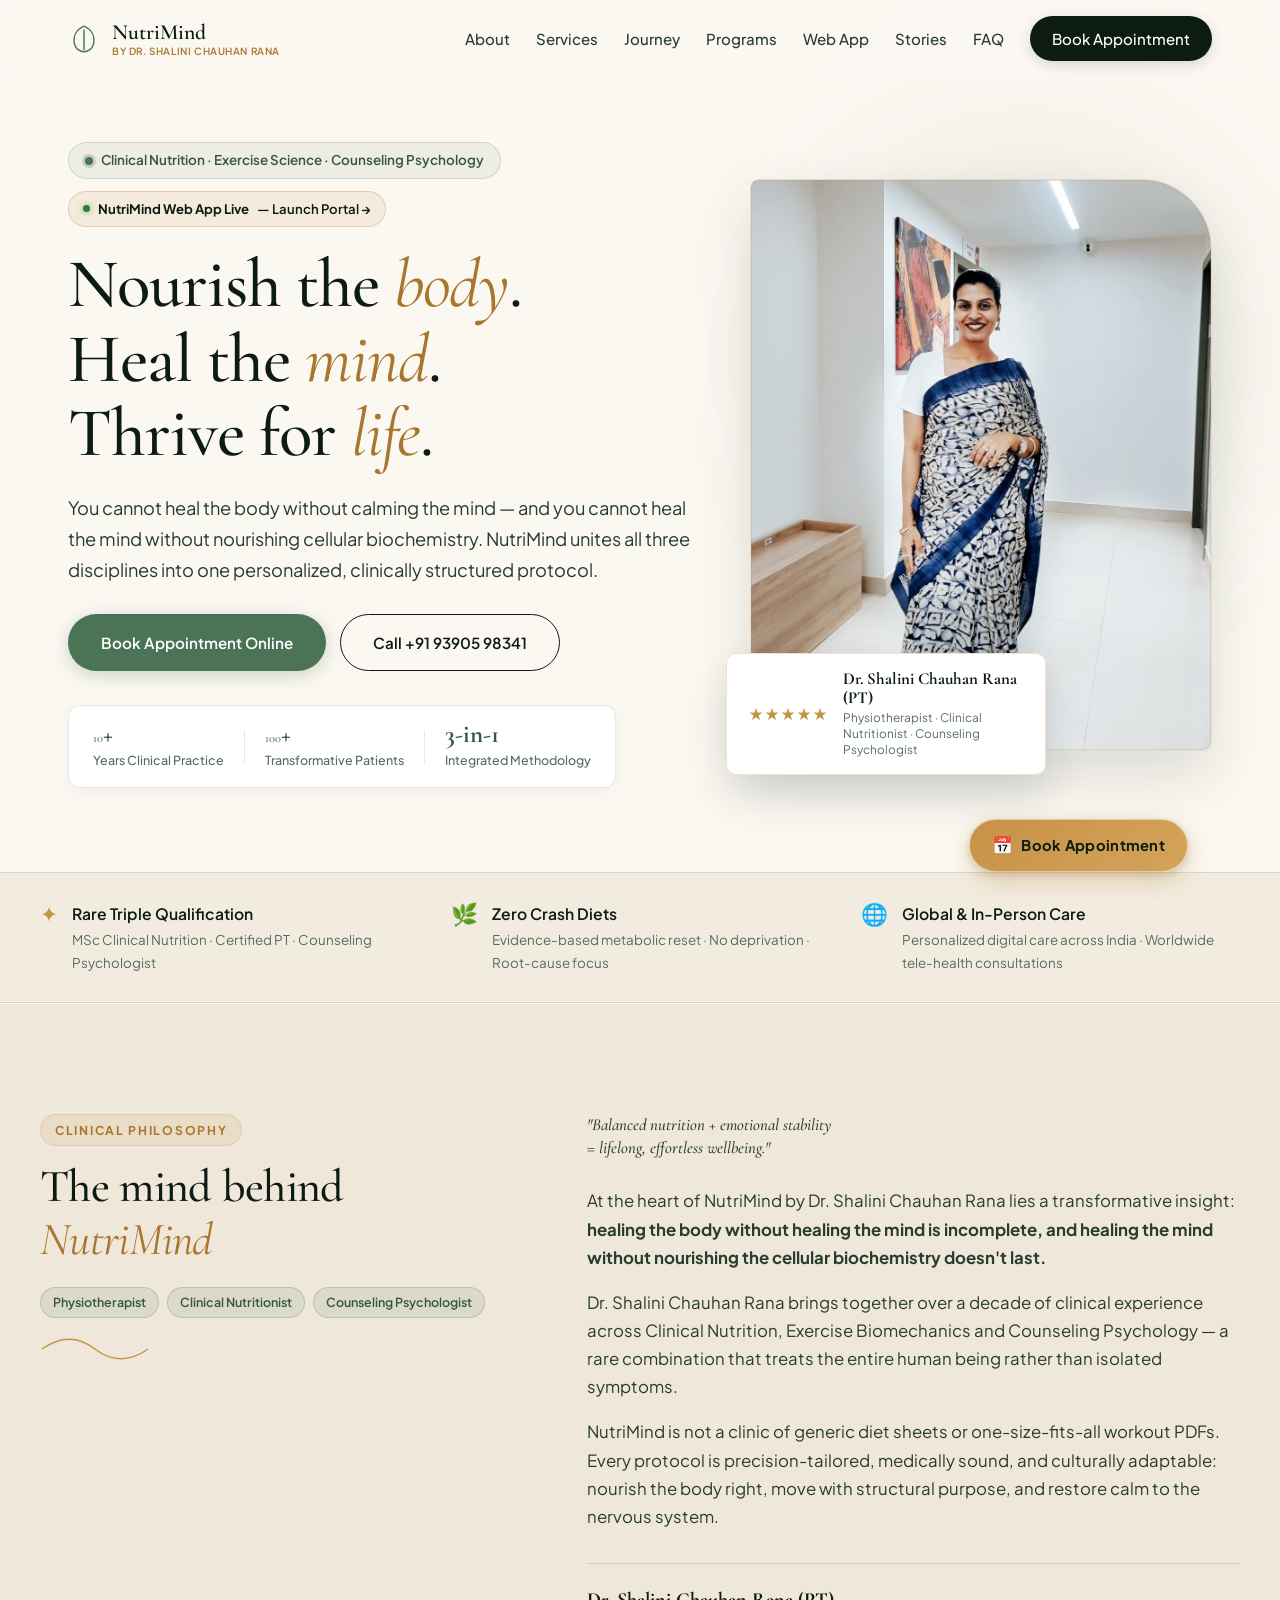
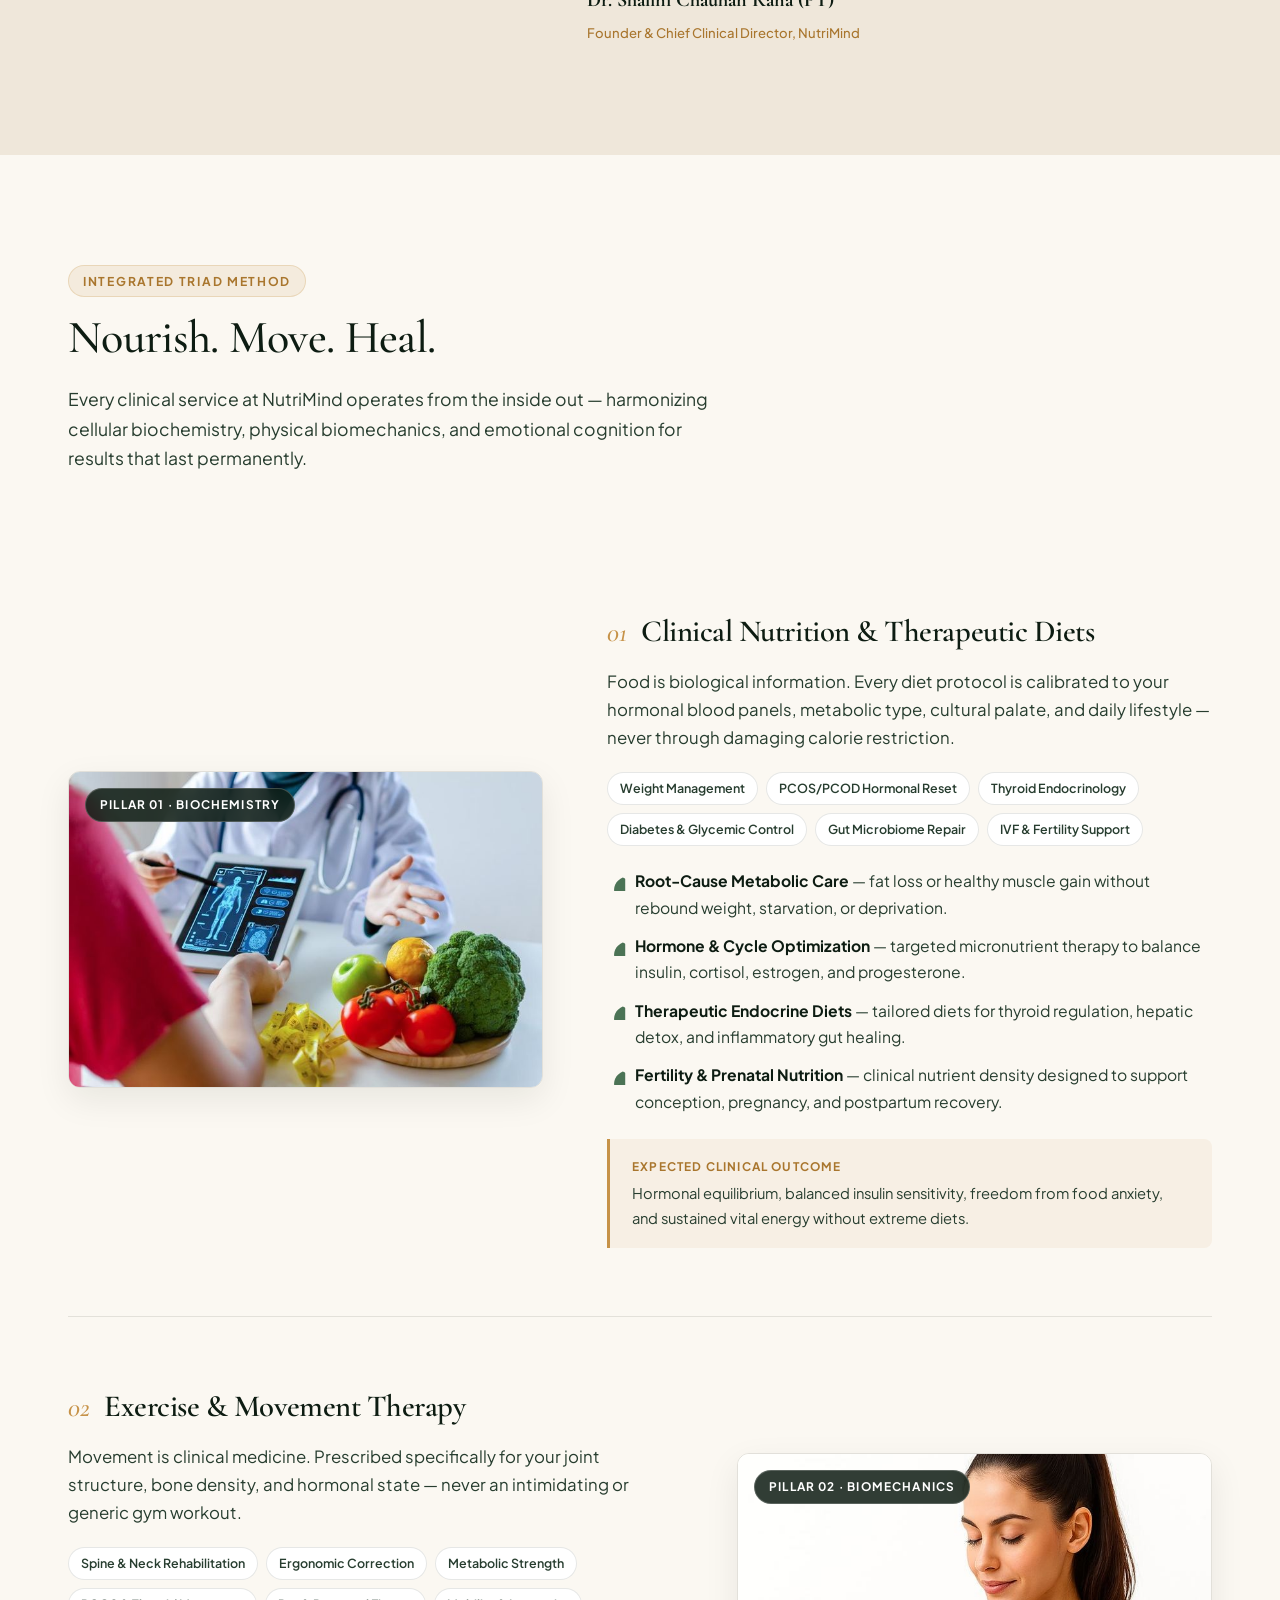
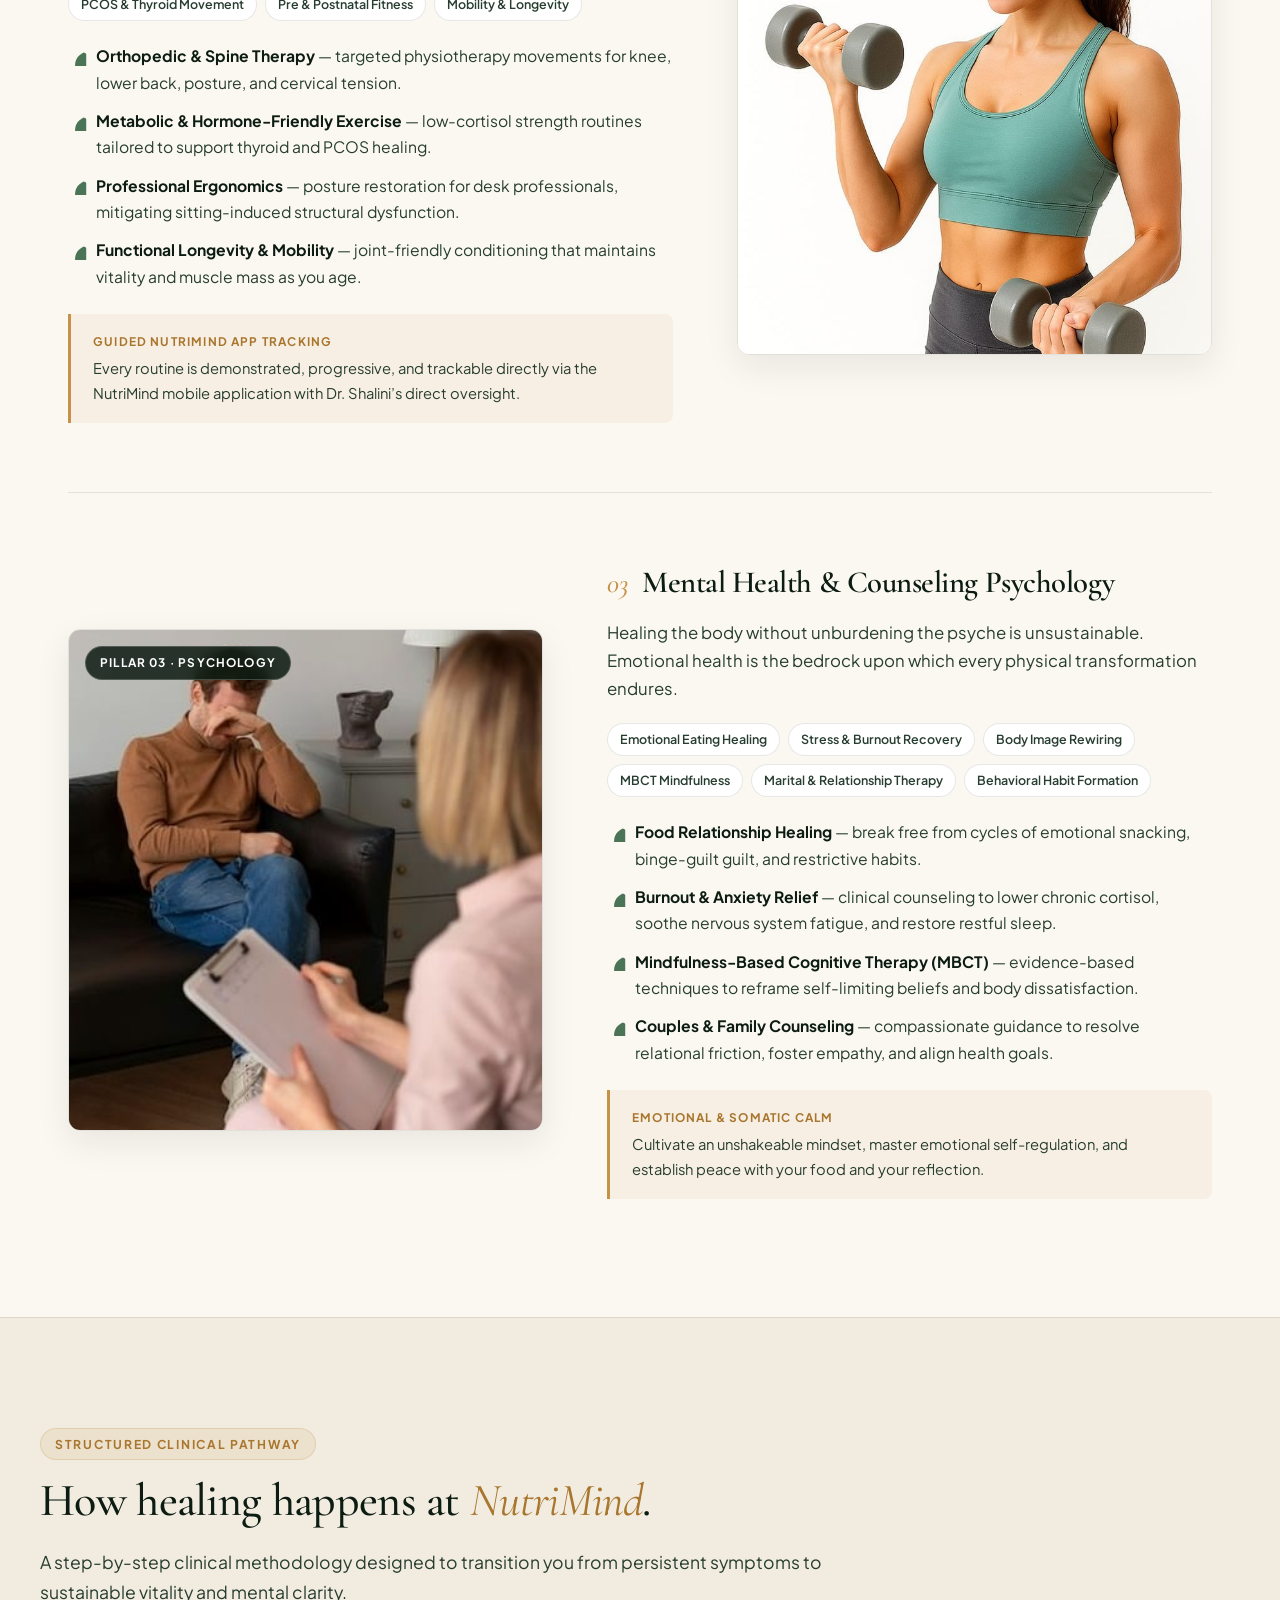
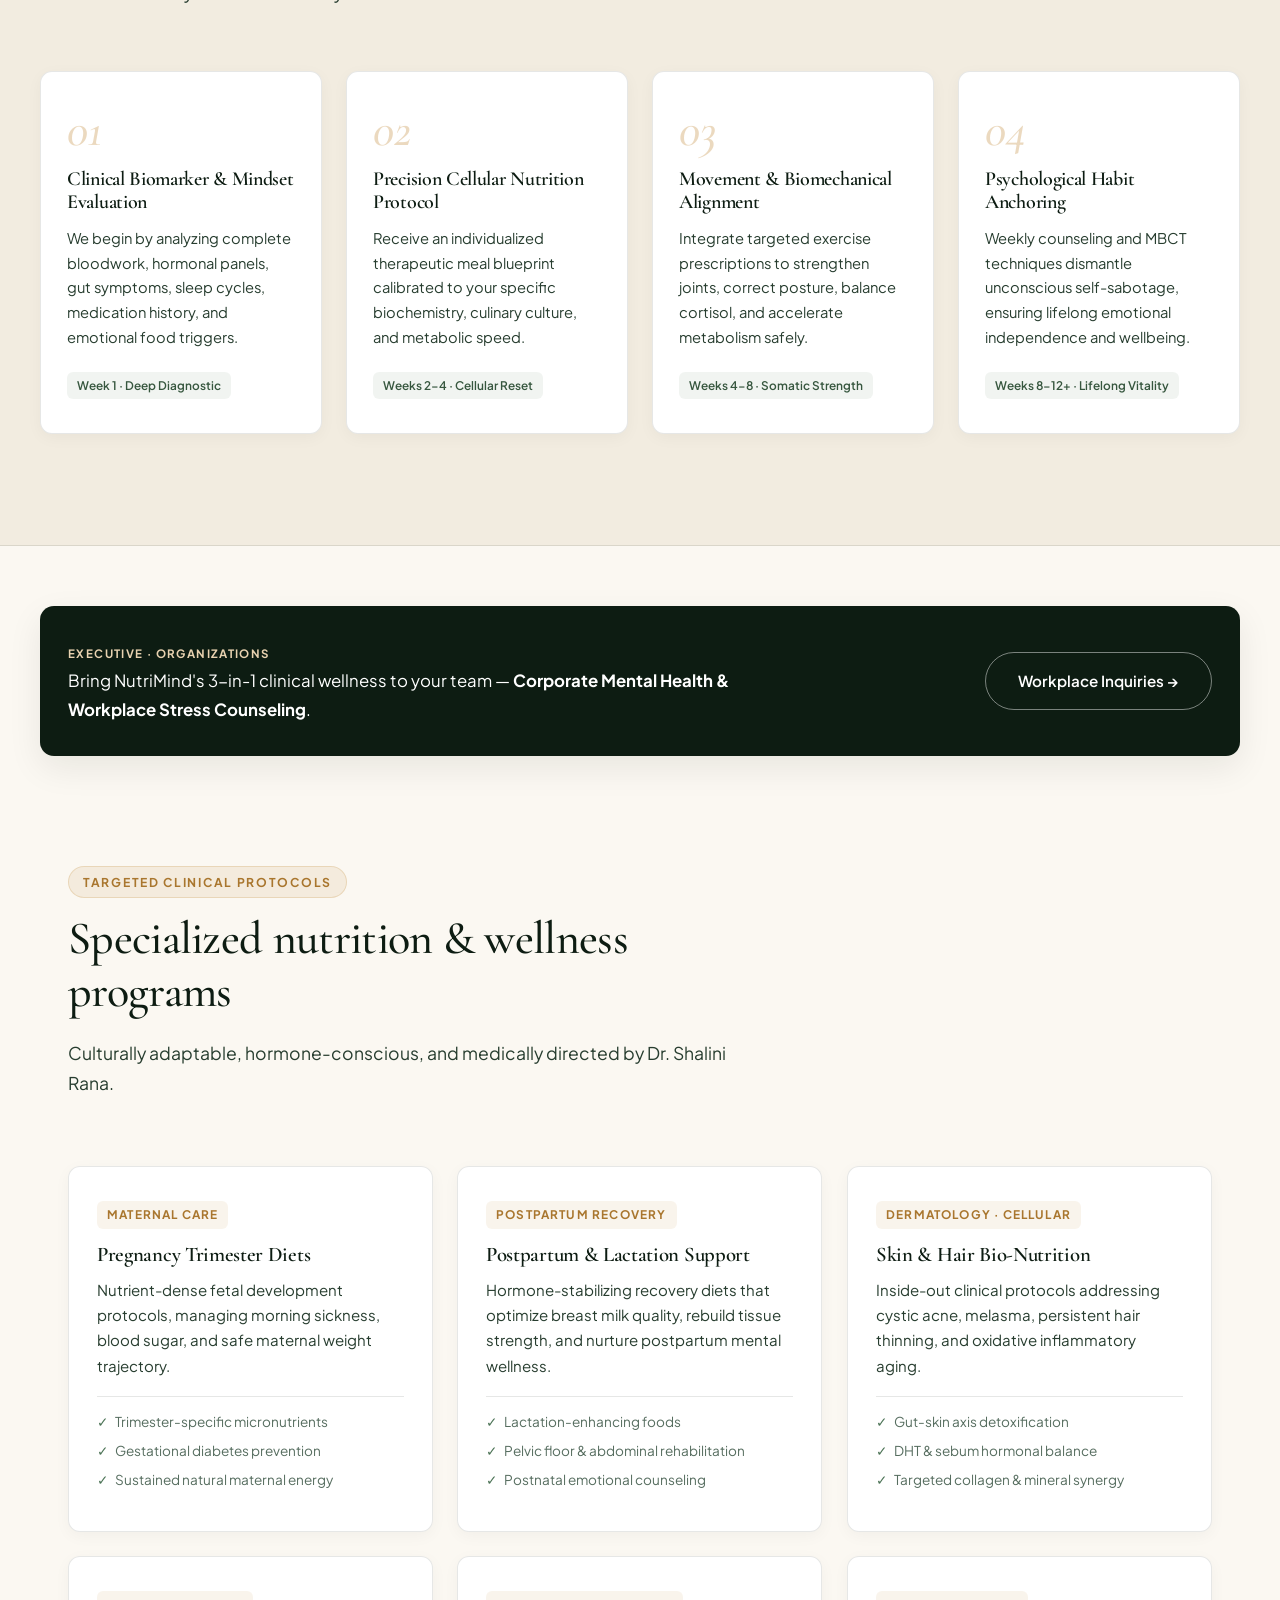
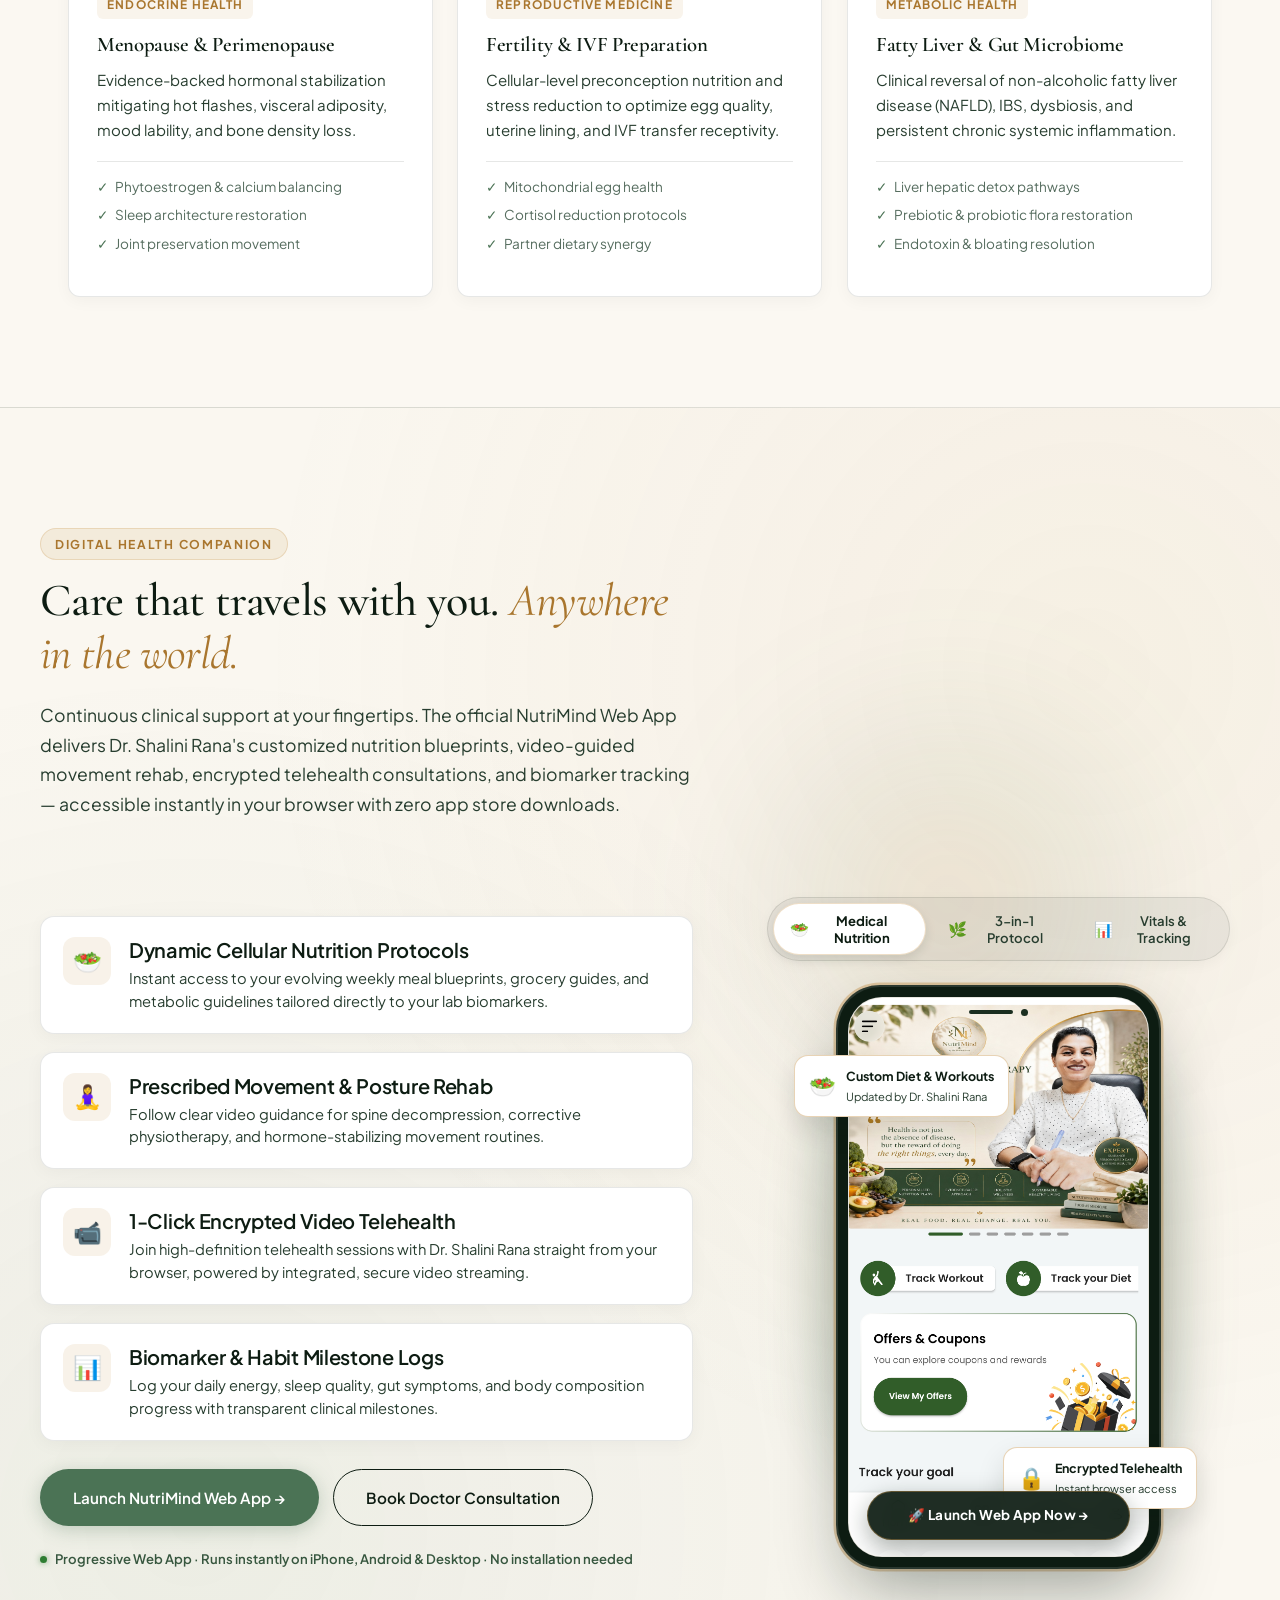
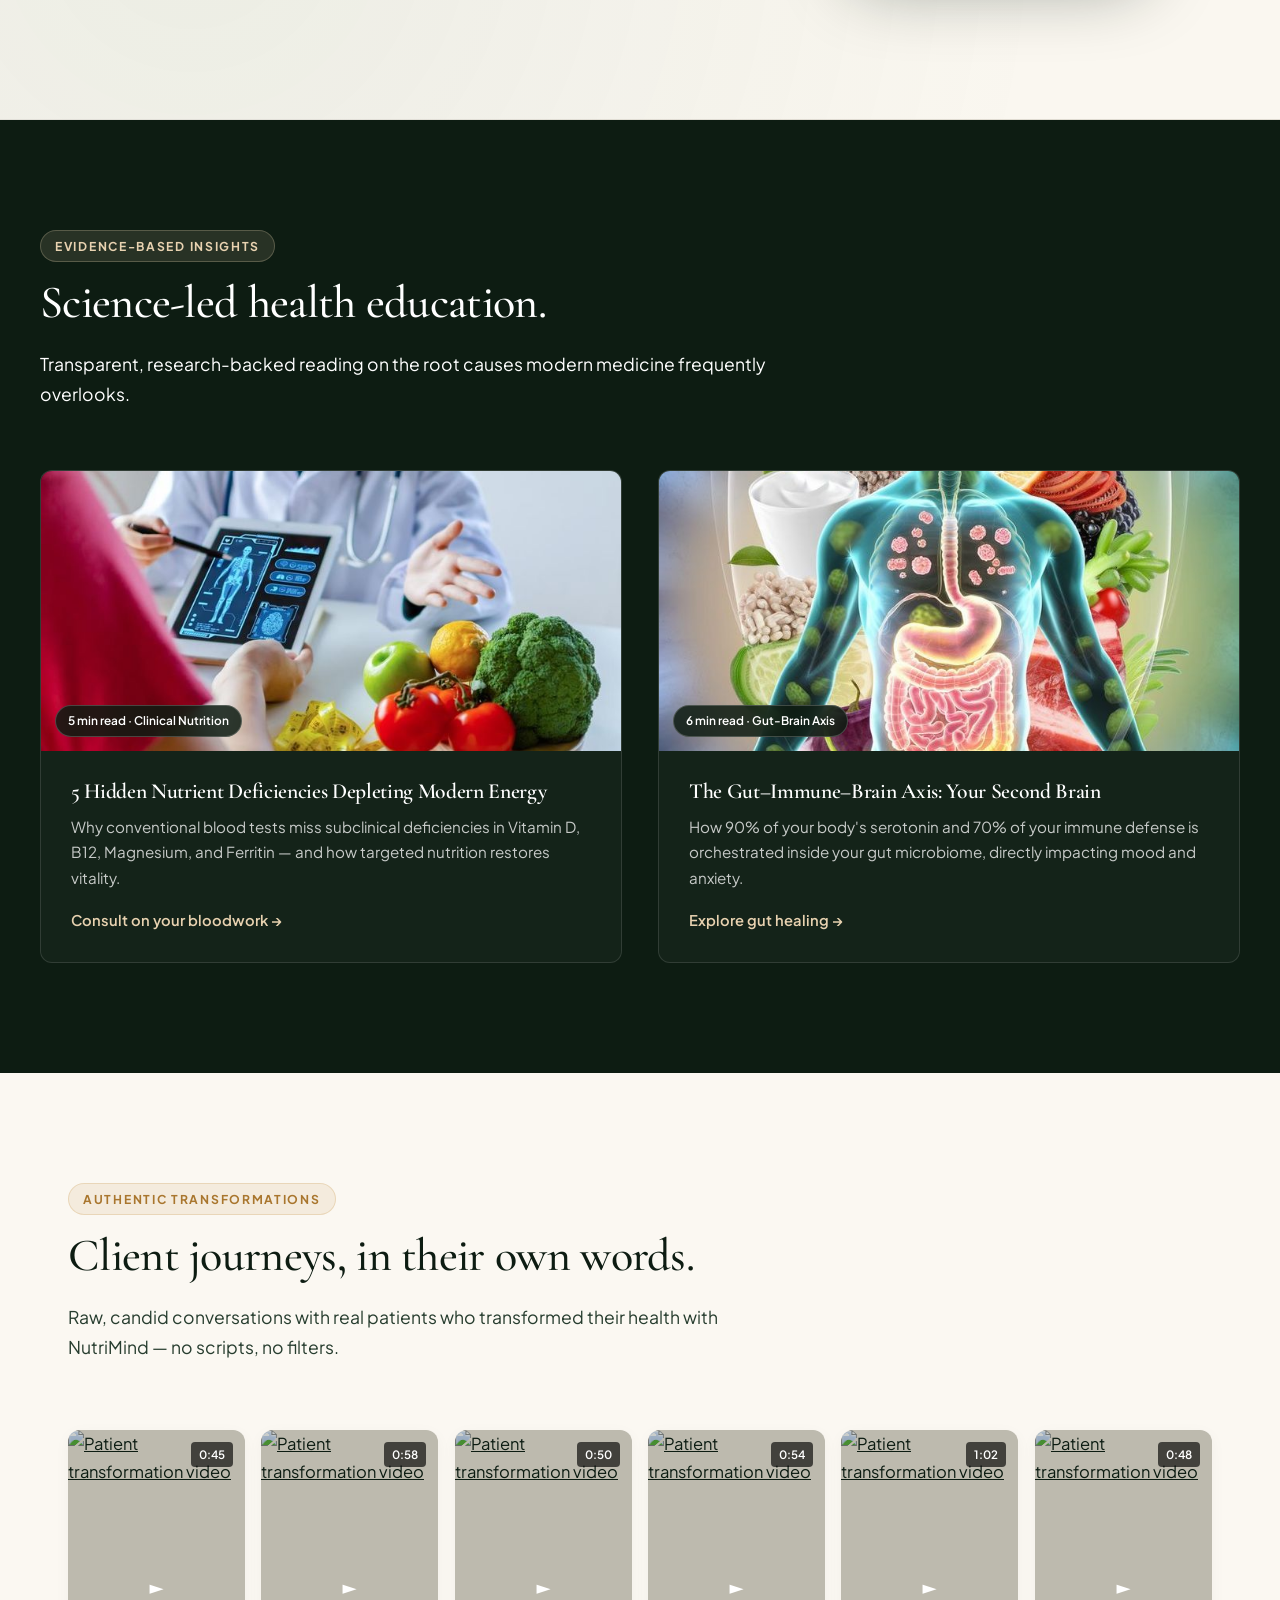
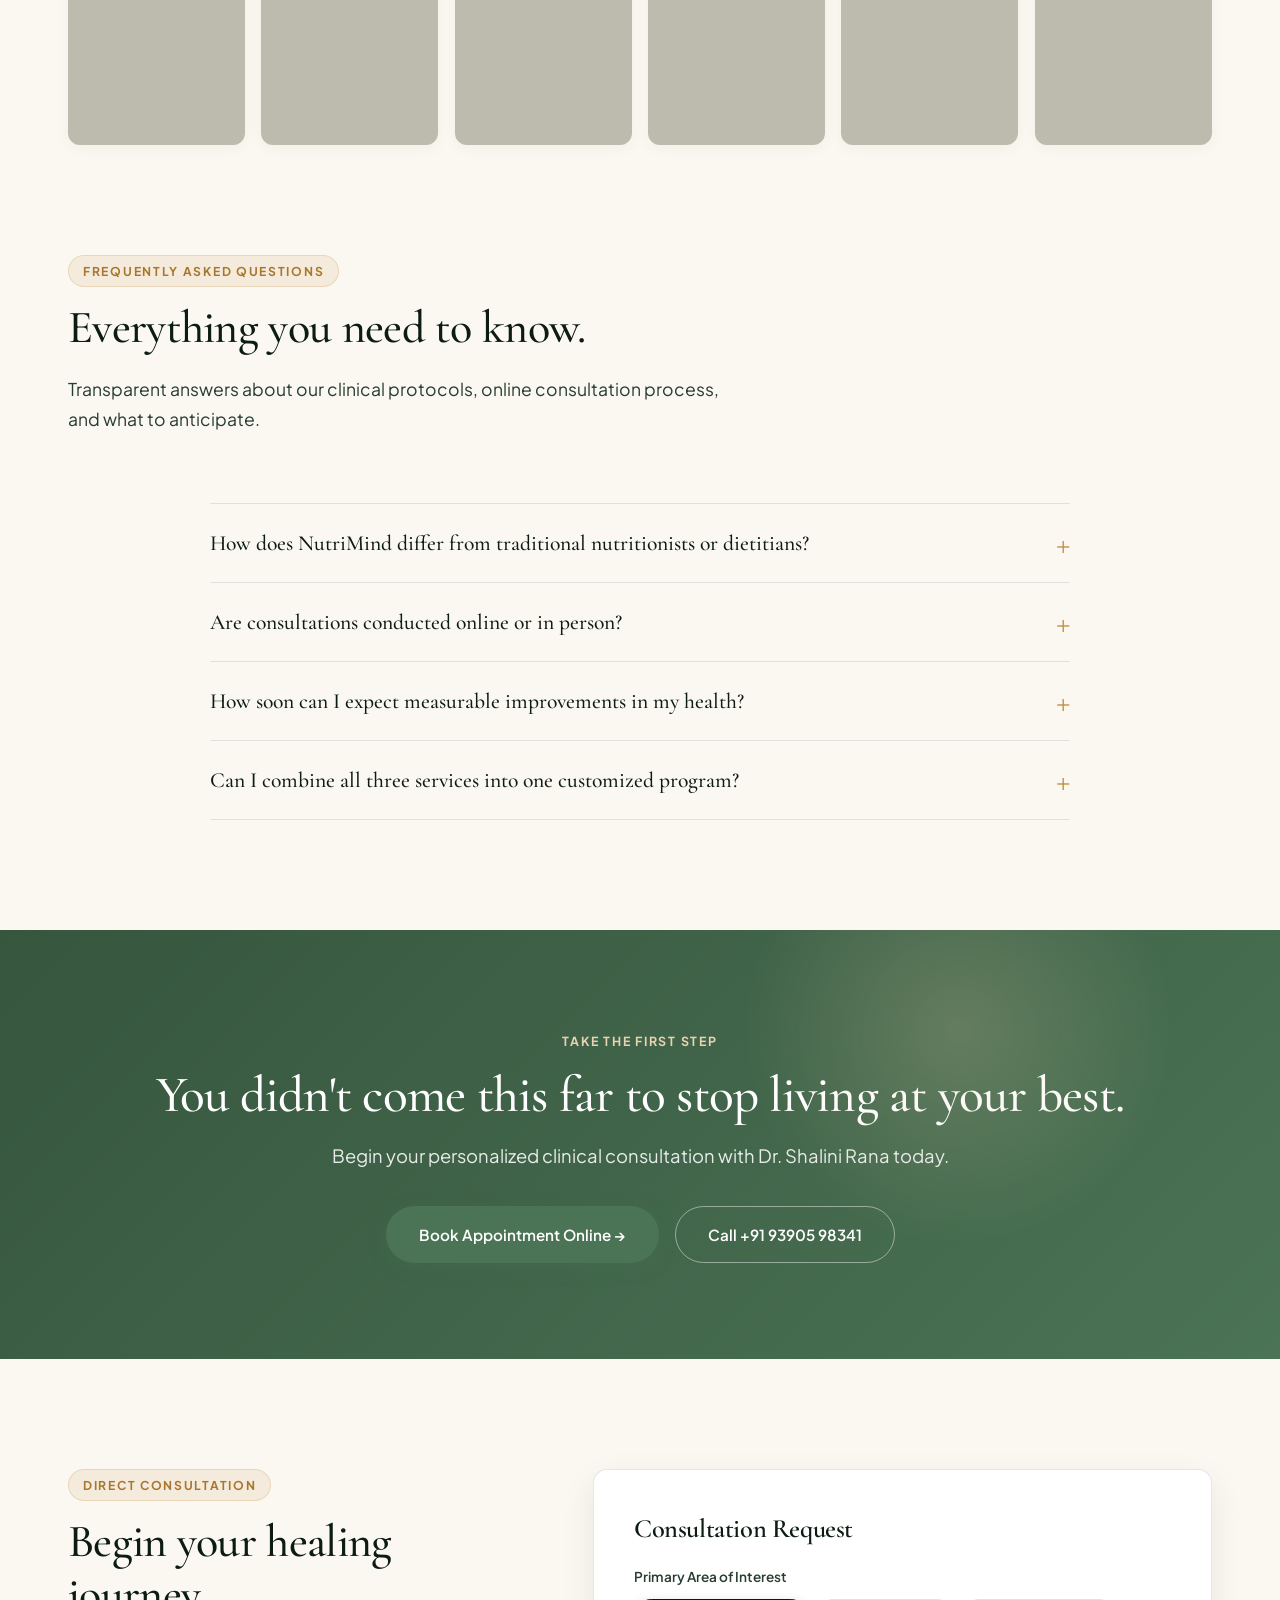
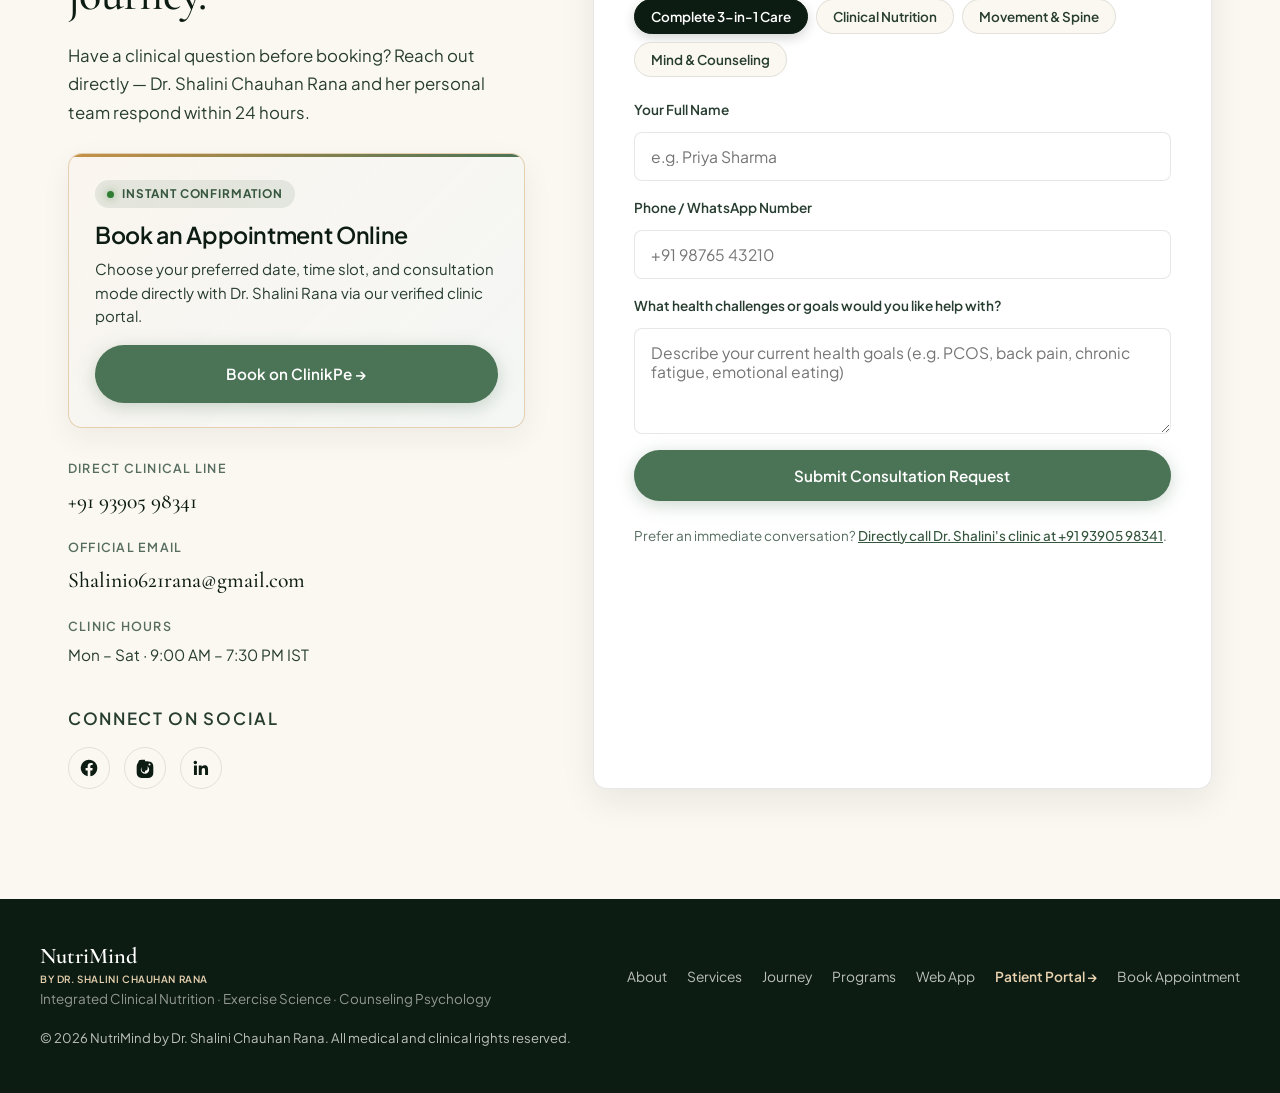
==== commit e1bc33cc: "Update doctor name to Dr. Shalini Chauhan Rana, email to Shalini0621rana@gmail.com, and official Ins" ====
--- a/index.html
+++ b/index.html
@@ -3,8 +3,8 @@
 <head>
 <meta charset="UTF-8">
 <meta name="viewport" content="width=device-width, initial-scale=1.0">
-<title>NutriMind by Dr. Shalini Rana — Clinical Nutrition, Movement &amp; Mind Wellness</title>
-<meta name="description" content="NutriMind by Dr. Shalini Rana integrates clinical nutrition, exercise therapy, and mental wellness counseling into one luxury, science-led approach to complete healing.">
+<title>NutriMind by Dr. Shalini Chauhan Rana — Clinical Nutrition, Movement &amp; Mind Wellness</title>
+<meta name="description" content="NutriMind by Dr. Shalini Chauhan Rana integrates clinical nutrition, exercise therapy, and mental wellness counseling into one luxury, science-led approach to complete healing.">
 <link rel="preconnect" href="https://fonts.googleapis.com">
 <link rel="preconnect" href="https://fonts.gstatic.com" crossorigin>
 <link href="https://fonts.googleapis.com/css2?family=Cormorant+Garamond:ital,wght@0,400;0,500;0,600;0,700;1,400;1,500;1,600&family=Plus+Jakarta+Sans:wght@300;400;500;600;700&display=swap" rel="stylesheet">
@@ -26,7 +26,7 @@
       <span class="brand-mark" aria-hidden="true">
         <svg viewBox="0 0 40 40" width="32" height="32"><path d="M20 4C11 8 6 16 8 26c1.5 7 8 10 12 10s10.5-3 12-10c2-10-3-18-12-22z" fill="none" stroke="currentColor" stroke-width="1.8"/><path d="M20 8v26" stroke="currentColor" stroke-width="1.8"/></svg>
       </span>
-      <span class="brand-text">NutriMind<em>by Dr. Shalini Rana</em></span>
+      <span class="brand-text">NutriMind<em>by Dr. Shalini Chauhan Rana</em></span>
     </a>
 
     <nav class="main-nav" id="mainNav" aria-label="Primary Navigation">
@@ -92,13 +92,13 @@
 
     <div class="hero-media anim-hero-media">
       <div class="hero-image-wrap">
-        <img src="assets/dr-shalini-portrait.jpg" alt="Dr. Shalini Rana, founder of NutriMind" width="1024" height="1436">
+        <img src="assets/dr-shalini-portrait.jpg" alt="Dr. Shalini Chauhan Rana, founder of NutriMind" width="1024" height="1436">
         <div class="hero-gold-frame" aria-hidden="true"></div>
       </div>
       <div class="hero-media-caption float-badge">
         <div class="caption-stars" aria-hidden="true">★★★★★</div>
         <div class="caption-content">
-          <strong>Dr. Shalini Rana (PT)</strong>
+          <strong>Dr. Shalini Chauhan Rana (PT)</strong>
           <small>Physiotherapist &middot; Clinical Nutritionist &middot; Counseling Psychologist</small>
         </div>
       </div>
@@ -149,11 +149,11 @@
       </div>
       <div class="about-body reveal reveal-right">
         <p class="pull-quote">"Balanced nutrition + emotional stability = lifelong, effortless wellbeing."</p>
-        <p>At the heart of NutriMind by Dr. Shalini Rana lies a transformative insight: <strong>healing the body without healing the mind is incomplete, and healing the mind without nourishing the cellular biochemistry doesn't last.</strong></p>
-        <p>Dr. Shalini Rana brings together over a decade of clinical experience across Clinical Nutrition, Exercise Biomechanics and Counseling Psychology — a rare combination that treats the entire human being rather than isolated symptoms.</p>
+        <p>At the heart of NutriMind by Dr. Shalini Chauhan Rana lies a transformative insight: <strong>healing the body without healing the mind is incomplete, and healing the mind without nourishing the cellular biochemistry doesn't last.</strong></p>
+        <p>Dr. Shalini Chauhan Rana brings together over a decade of clinical experience across Clinical Nutrition, Exercise Biomechanics and Counseling Psychology — a rare combination that treats the entire human being rather than isolated symptoms.</p>
         <p>NutriMind is not a clinic of generic diet sheets or one-size-fits-all workout PDFs. Every protocol is precision-tailored, medically sound, and culturally adaptable: nourish the body right, move with structural purpose, and restore calm to the nervous system.</p>
         <div class="doctor-signature">
-          <strong>Dr. Shalini Rana (PT)</strong>
+          <strong>Dr. Shalini Chauhan Rana (PT)</strong>
           <span>Founder &amp; Chief Clinical Director, NutriMind</span>
         </div>
       </div>
@@ -704,7 +704,7 @@
       <div class="contact-info reveal reveal-left">
         <span class="section-tag">Direct Consultation</span>
         <h2>Begin your healing journey.</h2>
-        <p>Have a clinical question before booking? Reach out directly — Dr. Shalini Rana and her personal team respond within 24 hours.</p>
+        <p>Have a clinical question before booking? Reach out directly — Dr. Shalini Chauhan Rana and her personal team respond within 24 hours.</p>
 
         <!-- ONLINE BOOKING CARD -->
         <div class="online-booking-card">
@@ -722,8 +722,8 @@
             <a href="tel:+919390598341">+91 93905 98341</a>
           </li>
           <li>
-            <span class="contact-label">Official Inquiries</span>
-            <a href="mailto:info@nutrimind.com">info@nutrimind.com</a>
+            <span class="contact-label">Official Email</span>
+            <a href="mailto:Shalini0621rana@gmail.com">Shalini0621rana@gmail.com</a>
           </li>
           <li>
             <span class="contact-label">Clinic Hours</span>
@@ -736,7 +736,7 @@
           <a href="https://www.facebook.com/share/1HxZmx1Fyy/" target="_blank" rel="noopener" aria-label="NutriMind on Facebook">
             <svg viewBox="0 0 24 24" width="20" height="20"><path fill="currentColor" d="M22 12a10 10 0 1 0-11.6 9.9v-7H7.9V12h2.5V9.8c0-2.5 1.5-3.9 3.8-3.9 1.1 0 2.2.2 2.2.2v2.4h-1.2c-1.2 0-1.6.8-1.6 1.6V12h2.8l-.4 2.9h-2.4v7A10 10 0 0 0 22 12z"/></svg>
           </a>
-          <a href="https://www.instagram.com/nutrimind_care_bydrshalinirana/" target="_blank" rel="noopener" aria-label="NutriMind on Instagram">
+          <a href="https://www.instagram.com/nutrimindbydrshalinirana?stkn=MWM5YXphNmJxcWhzYw%3D%3D" target="_blank" rel="noopener" aria-label="NutriMind by Dr. Shalini Chauhan Rana on Instagram">
             <svg viewBox="0 0 24 24" width="20" height="20"><path fill="currentColor" d="M12 2c2.7 0 3.05.01 4.12.06 1.06.05 1.79.22 2.43.47.66.26 1.21.6 1.76 1.15.55.55.9 1.1 1.15 1.76.25.64.42 1.37.47 2.43.05 1.07.06 1.42.06 4.12s-.01 3.05-.06 4.12c-.05 1.06-.22 1.79-.47 2.43-.26.66-.6 1.21-1.15 1.76-.55.55-1.1.9-1.76 1.15-.64.25-1.37.42-2.43.47-1.07.05-1.42.06-4.12.06s-3.05-.01-4.12-.06c-1.06-.05-1.79-.22-2.43-.47a4.9 4.9 0 0 1-1.76-1.15 4.9 4.9 0 0 1-1.15-1.76c-.25-.64-.42-1.37-.47-2.43C2.01 15.05 2 14.7 2 12s.01-3.05.06-4.12c.05-1.06.22-1.79.47-2.43.26-.66.6-1.21 1.15-1.76A4.9 4.9 0 0 1 5.44.54C6.08.29 6.81.12 7.87.07 8.95.01 9.3 0 12 0zm0 5a5 5 0 1 0 0 10 5 5 0 0 0 0-10zm0 8.25A3.25 3.25 0 1 1 12 6.75a3.25 3.25 0 0 1 0 6.5zM17.4 4.6a1.17 1.17 0 1 0 0 2.34 1.17 1.17 0 0 0 0-2.34z" transform="translate(0 2)"/></svg>
           </a>
           <a href="https://www.linkedin.com/in/dr-shalini-rana-pt" target="_blank" rel="noopener" aria-label="Dr. Shalini Rana on LinkedIn">
@@ -746,7 +746,7 @@
       </div>
 
       <!-- FORM -->
-      <form class="contact-form reveal reveal-right" id="contactForm" action="mailto:info@nutrimind.com" method="post" enctype="text/plain">
+      <form class="contact-form reveal reveal-right" id="contactForm" action="mailto:Shalini0621rana@gmail.com" method="post" enctype="text/plain">
         <h3 class="form-title">Consultation Request</h3>
         
         <label>Primary Area of Interest</label>
@@ -788,7 +788,7 @@
 <footer class="site-footer">
   <div class="footer-inner">
     <div class="footer-brand">
-      <span class="brand-text small">NutriMind <em>by Dr. Shalini Rana</em></span>
+      <span class="brand-text small">NutriMind <em>by Dr. Shalini Chauhan Rana</em></span>
       <p>Integrated Clinical Nutrition &middot; Exercise Science &middot; Counseling Psychology</p>
     </div>
     <div class="footer-links">
@@ -801,7 +801,7 @@
       <a href="https://booking.clinikpe.com/doctors/dr-shalini-rana-KVoUWVHR/KVoUWVHR" target="_blank" rel="noopener">Book Appointment</a>
     </div>
     <div class="footer-copy">
-      <p>&copy; 2026 NutriMind by Dr. Shalini Rana. All medical and clinical rights reserved.</p>
+      <p>&copy; 2026 NutriMind by Dr. Shalini Chauhan Rana. All medical and clinical rights reserved.</p>
     </div>
   </div>
 </footer>
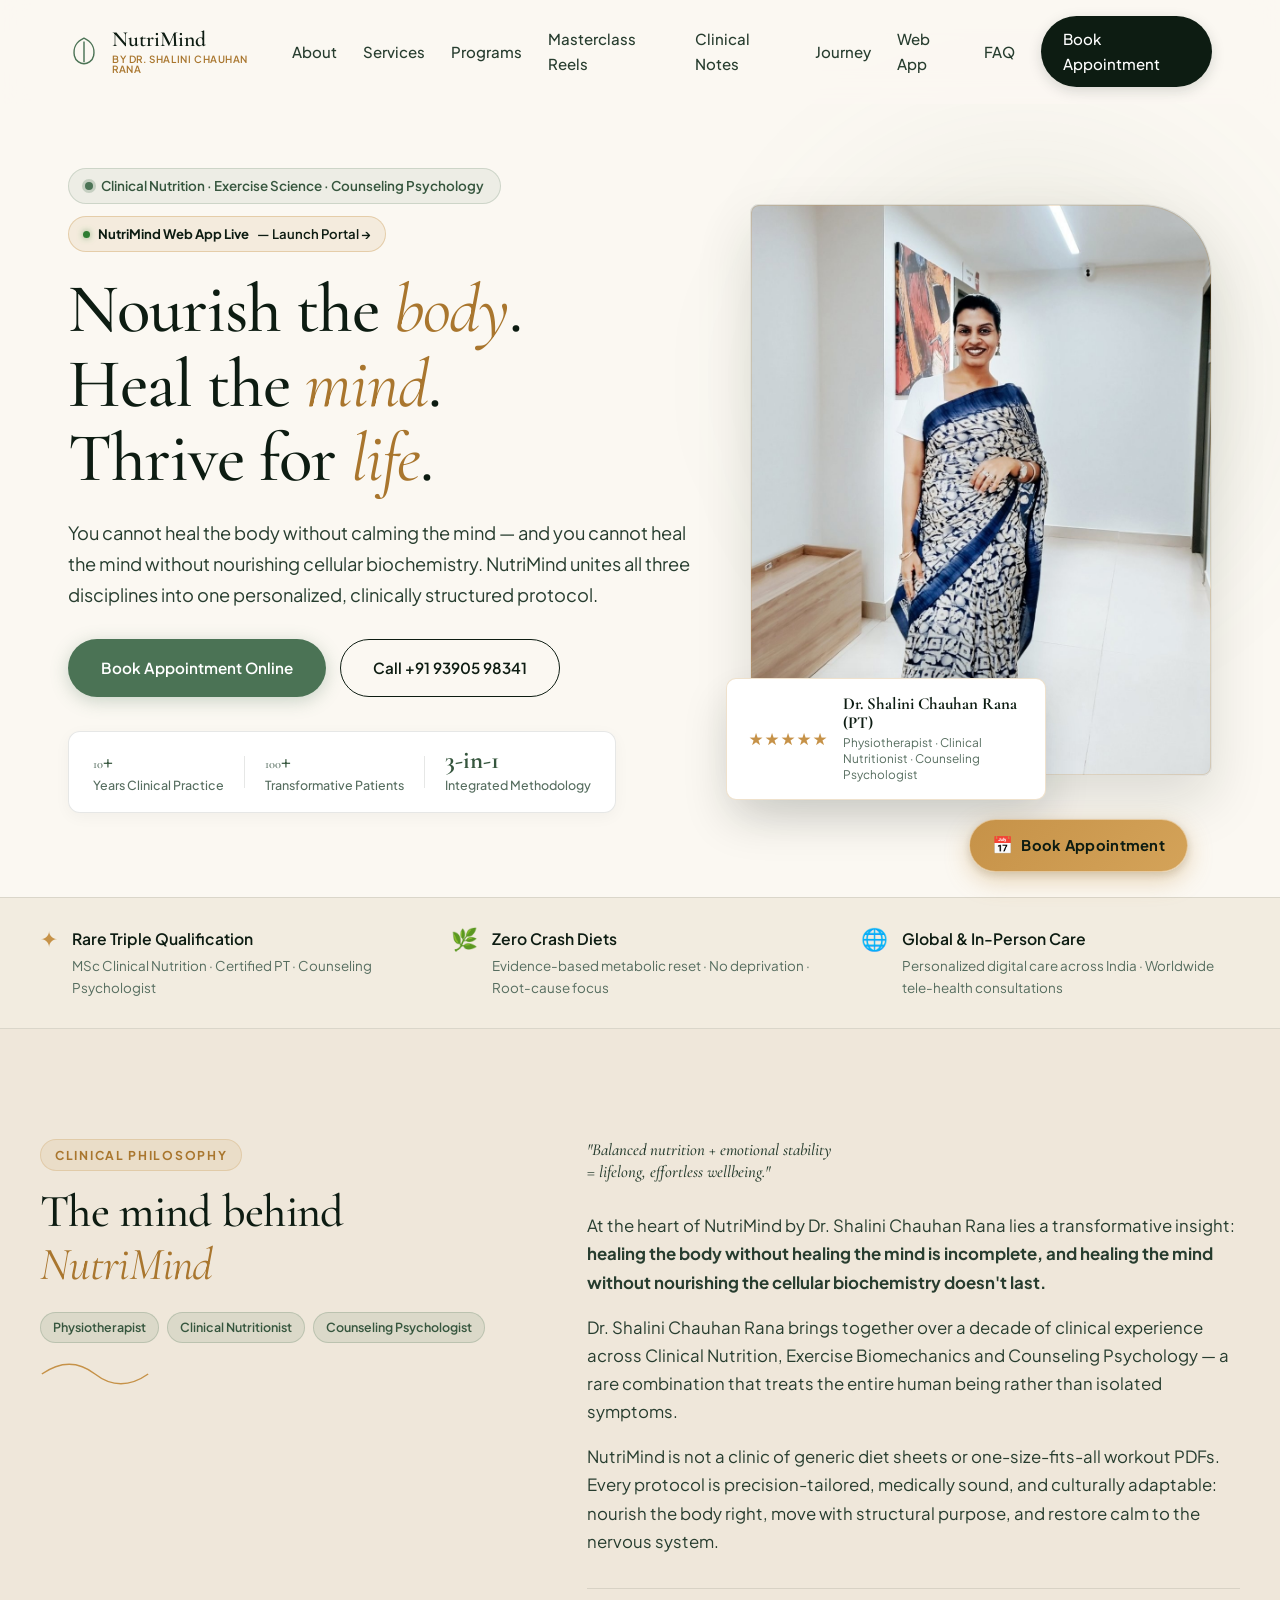
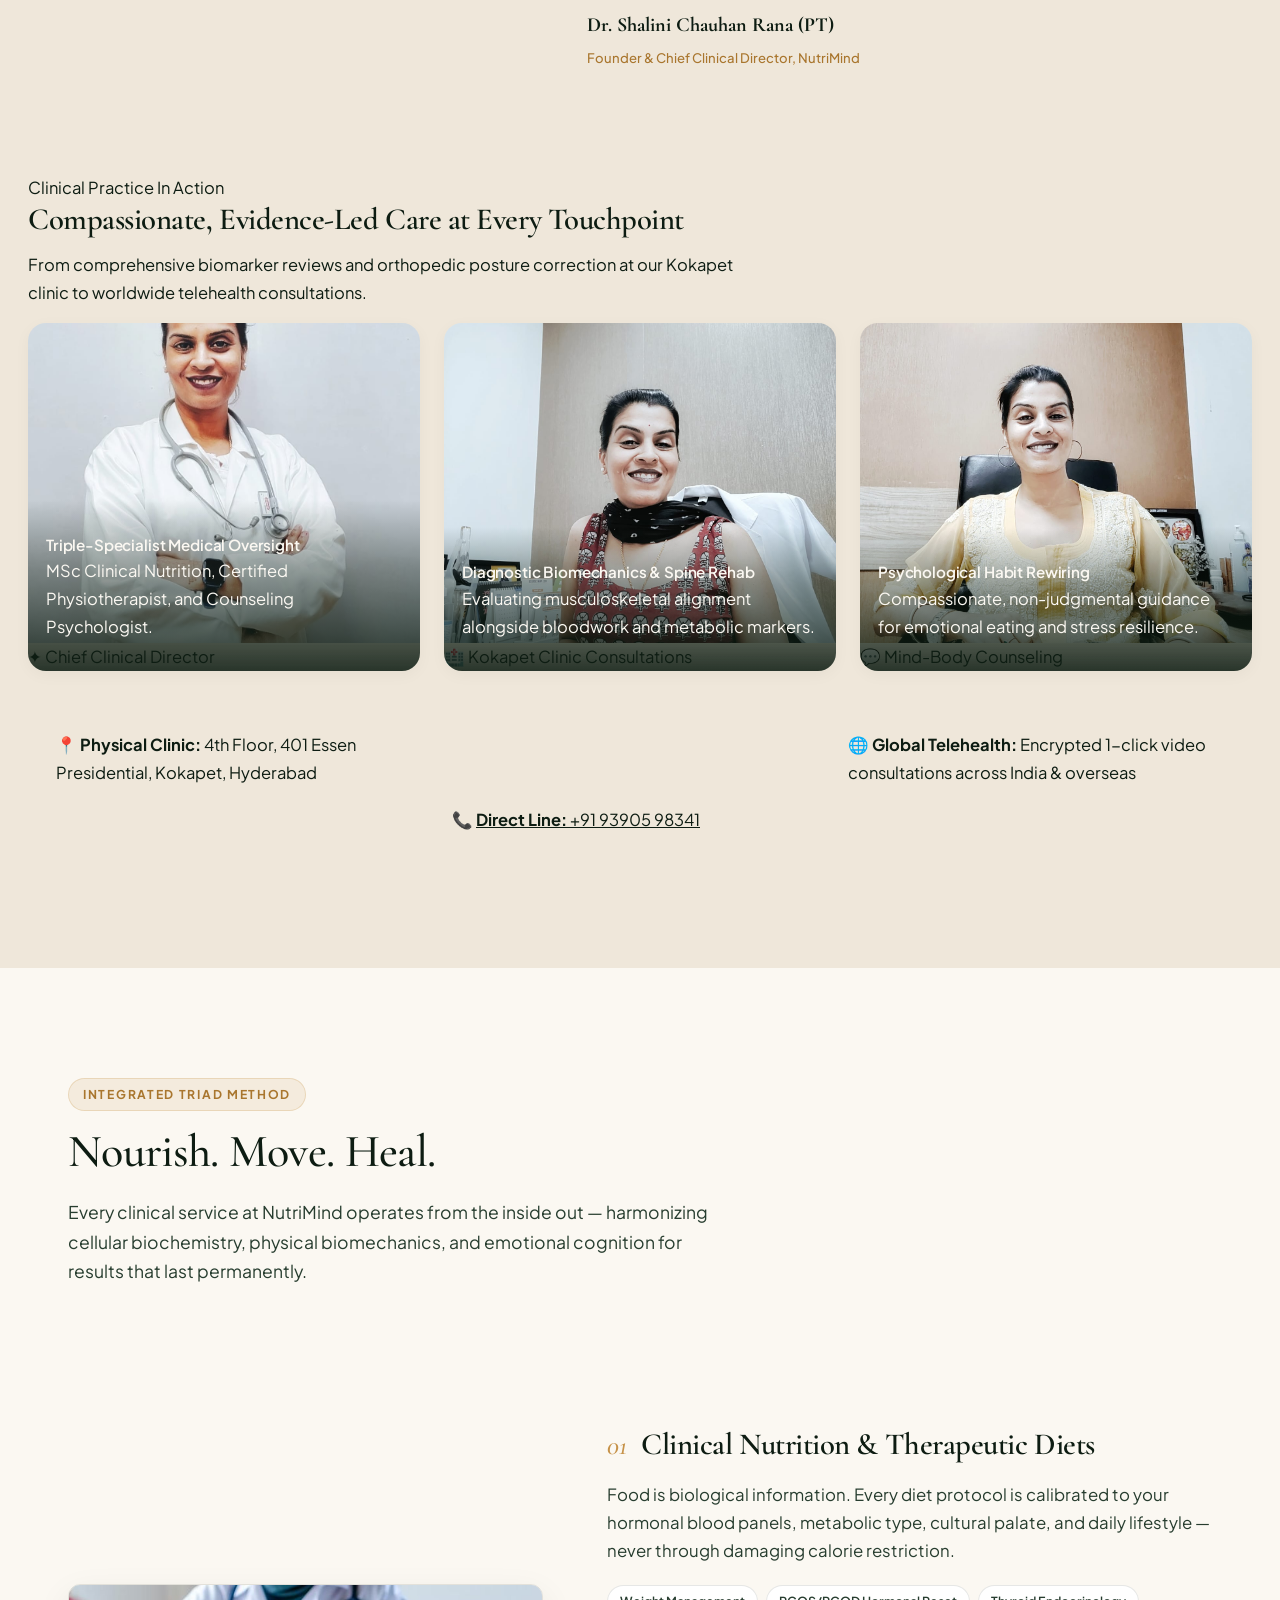
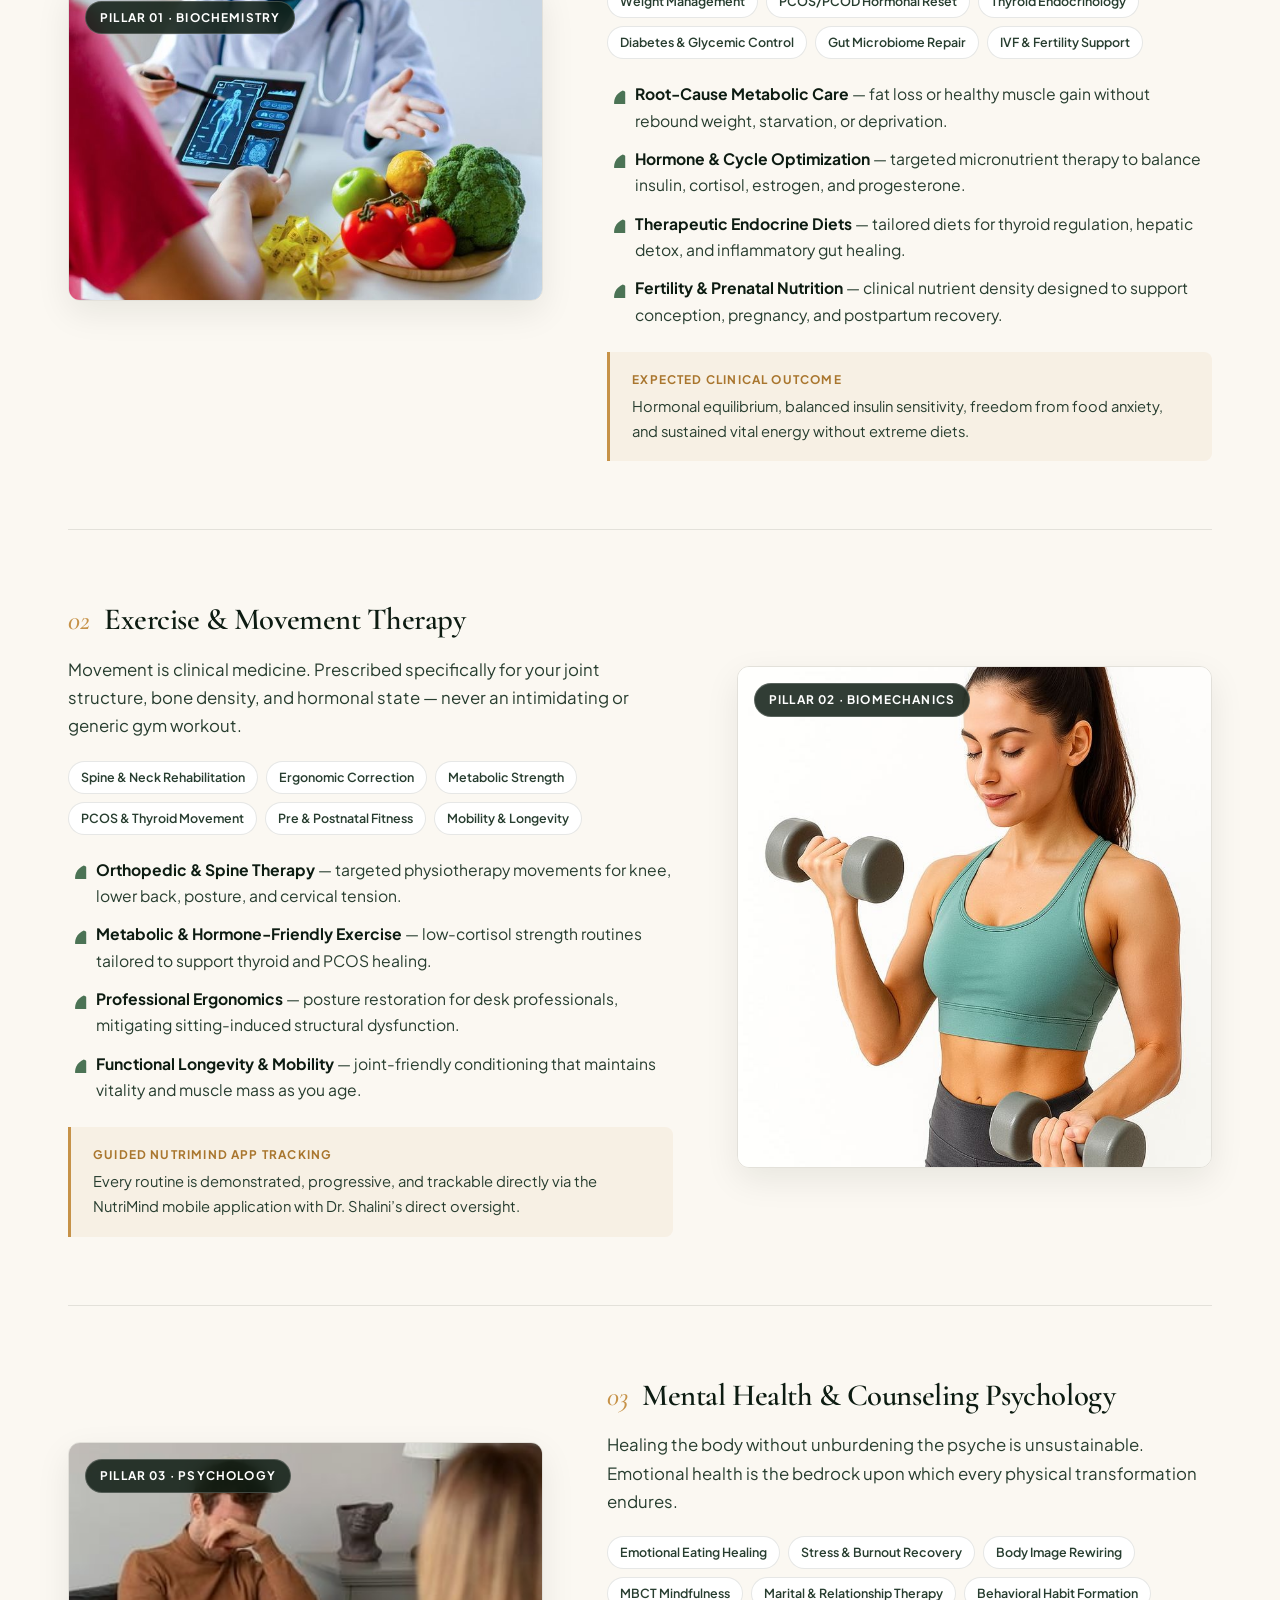
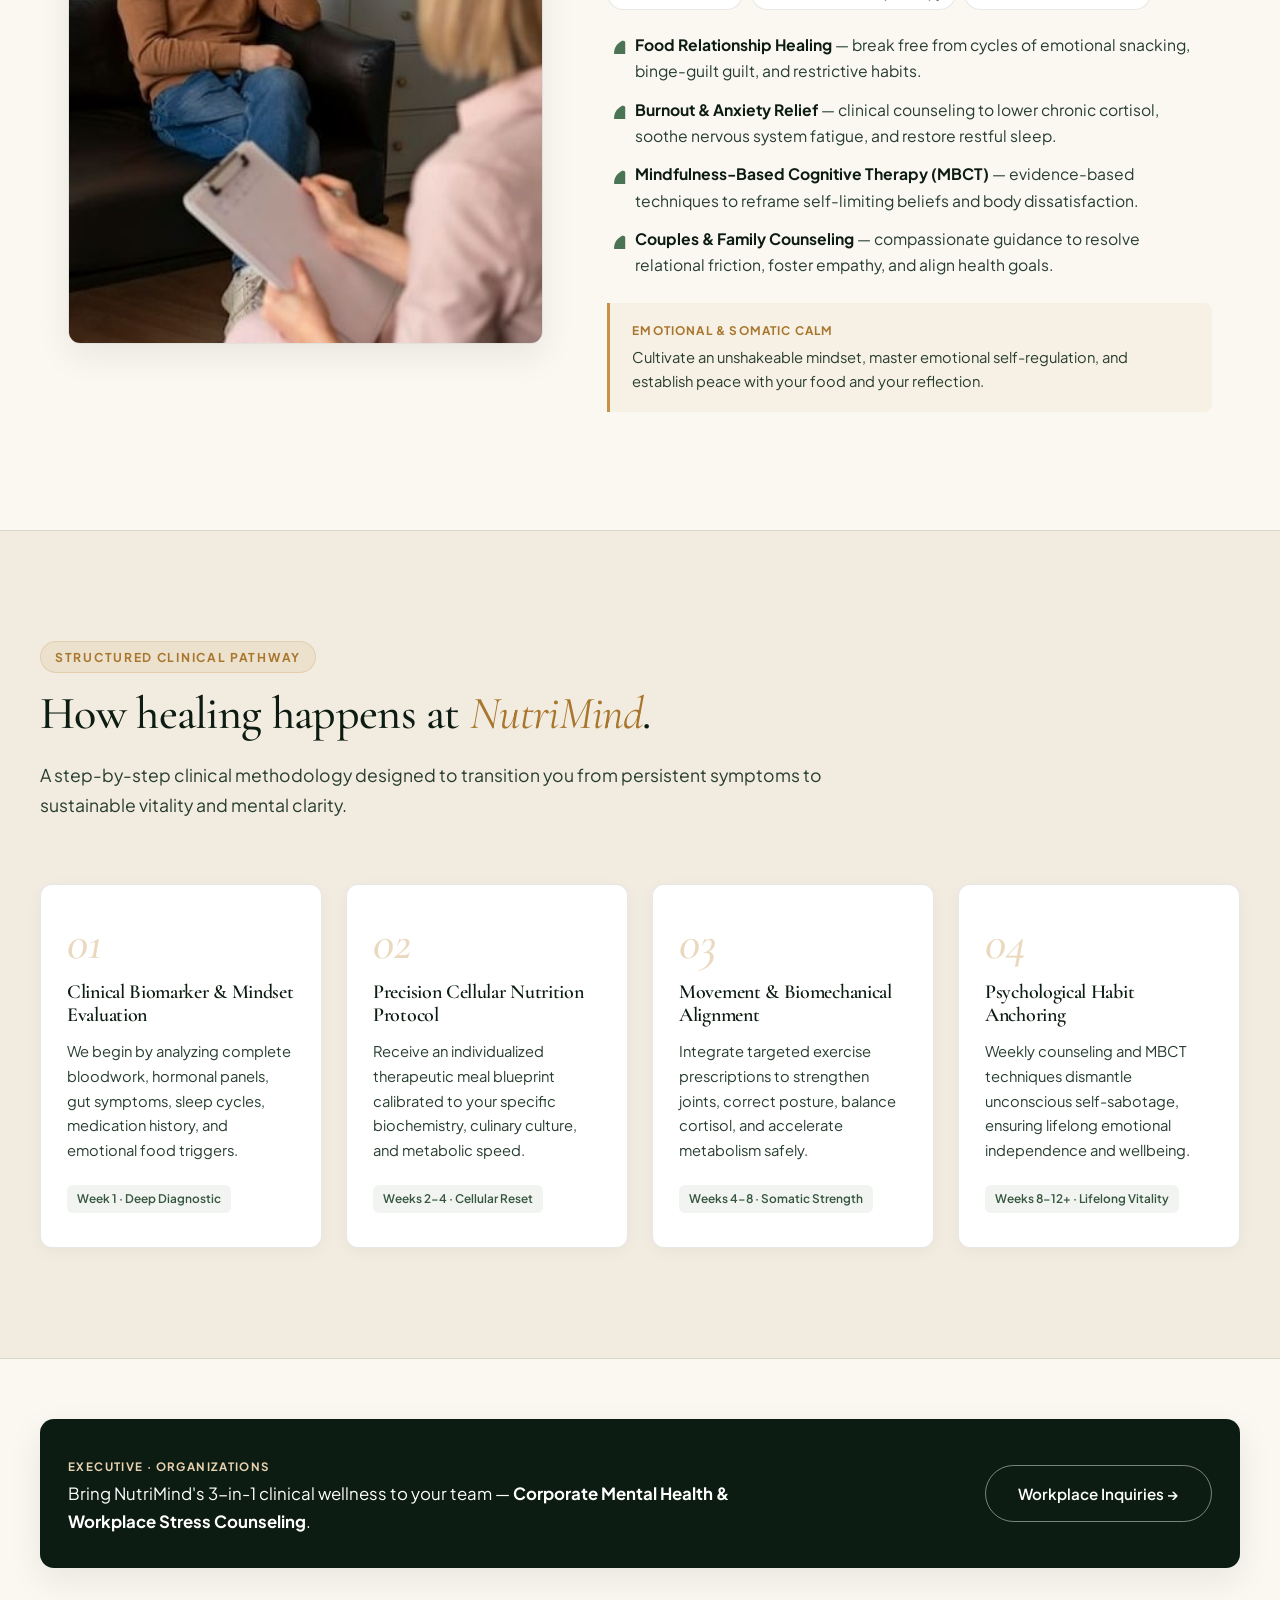
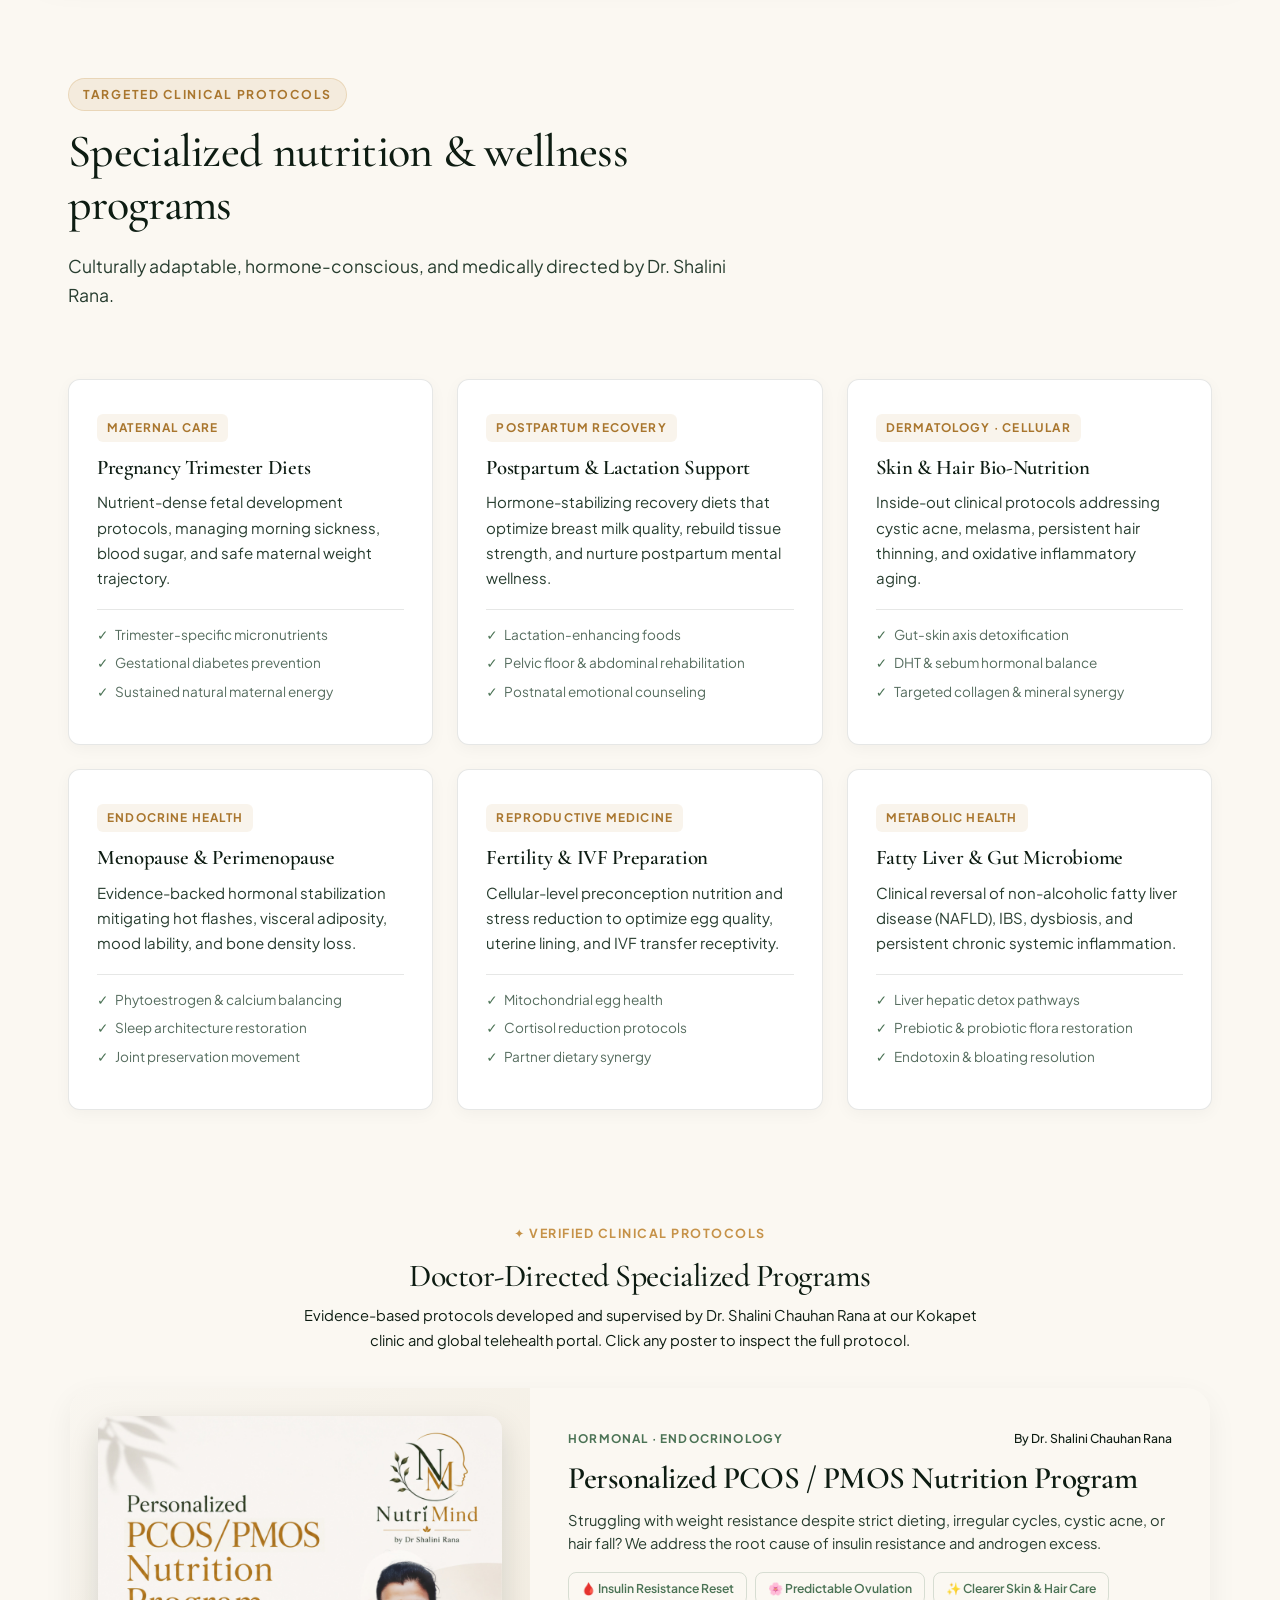
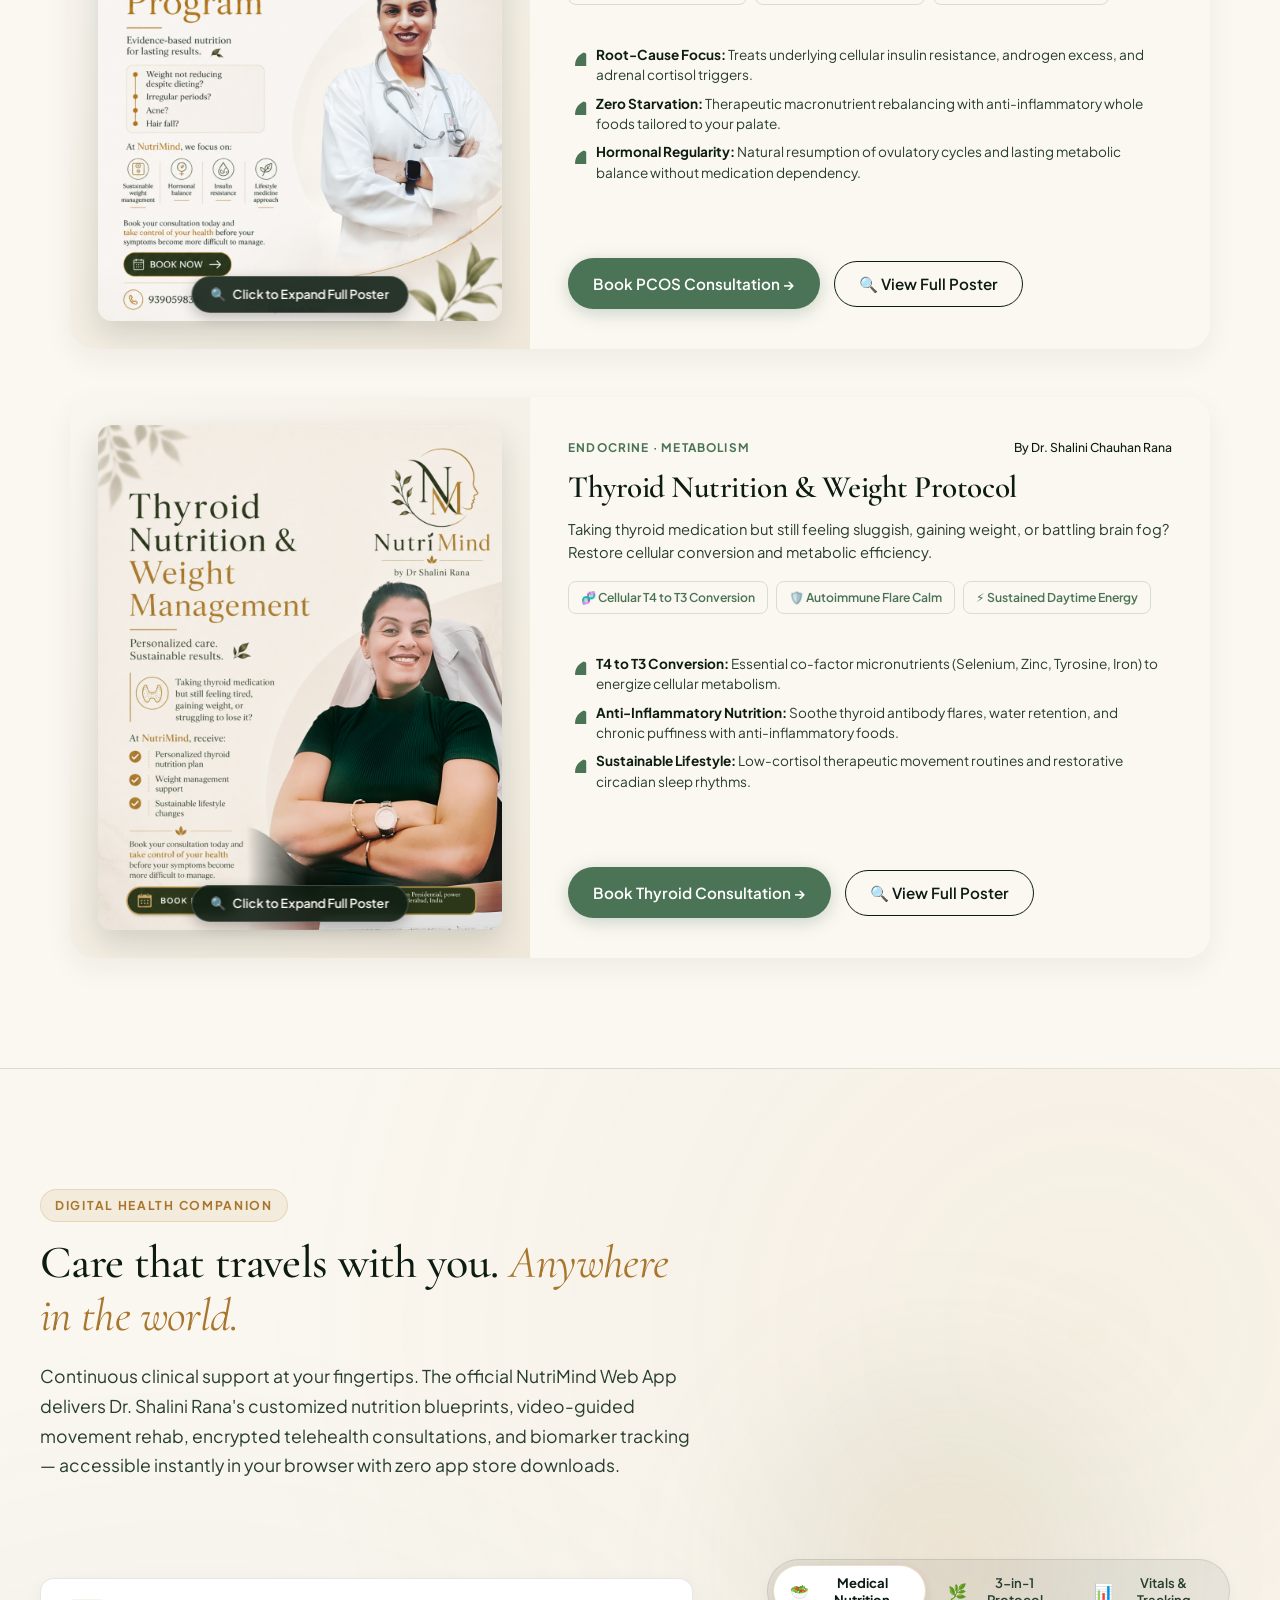
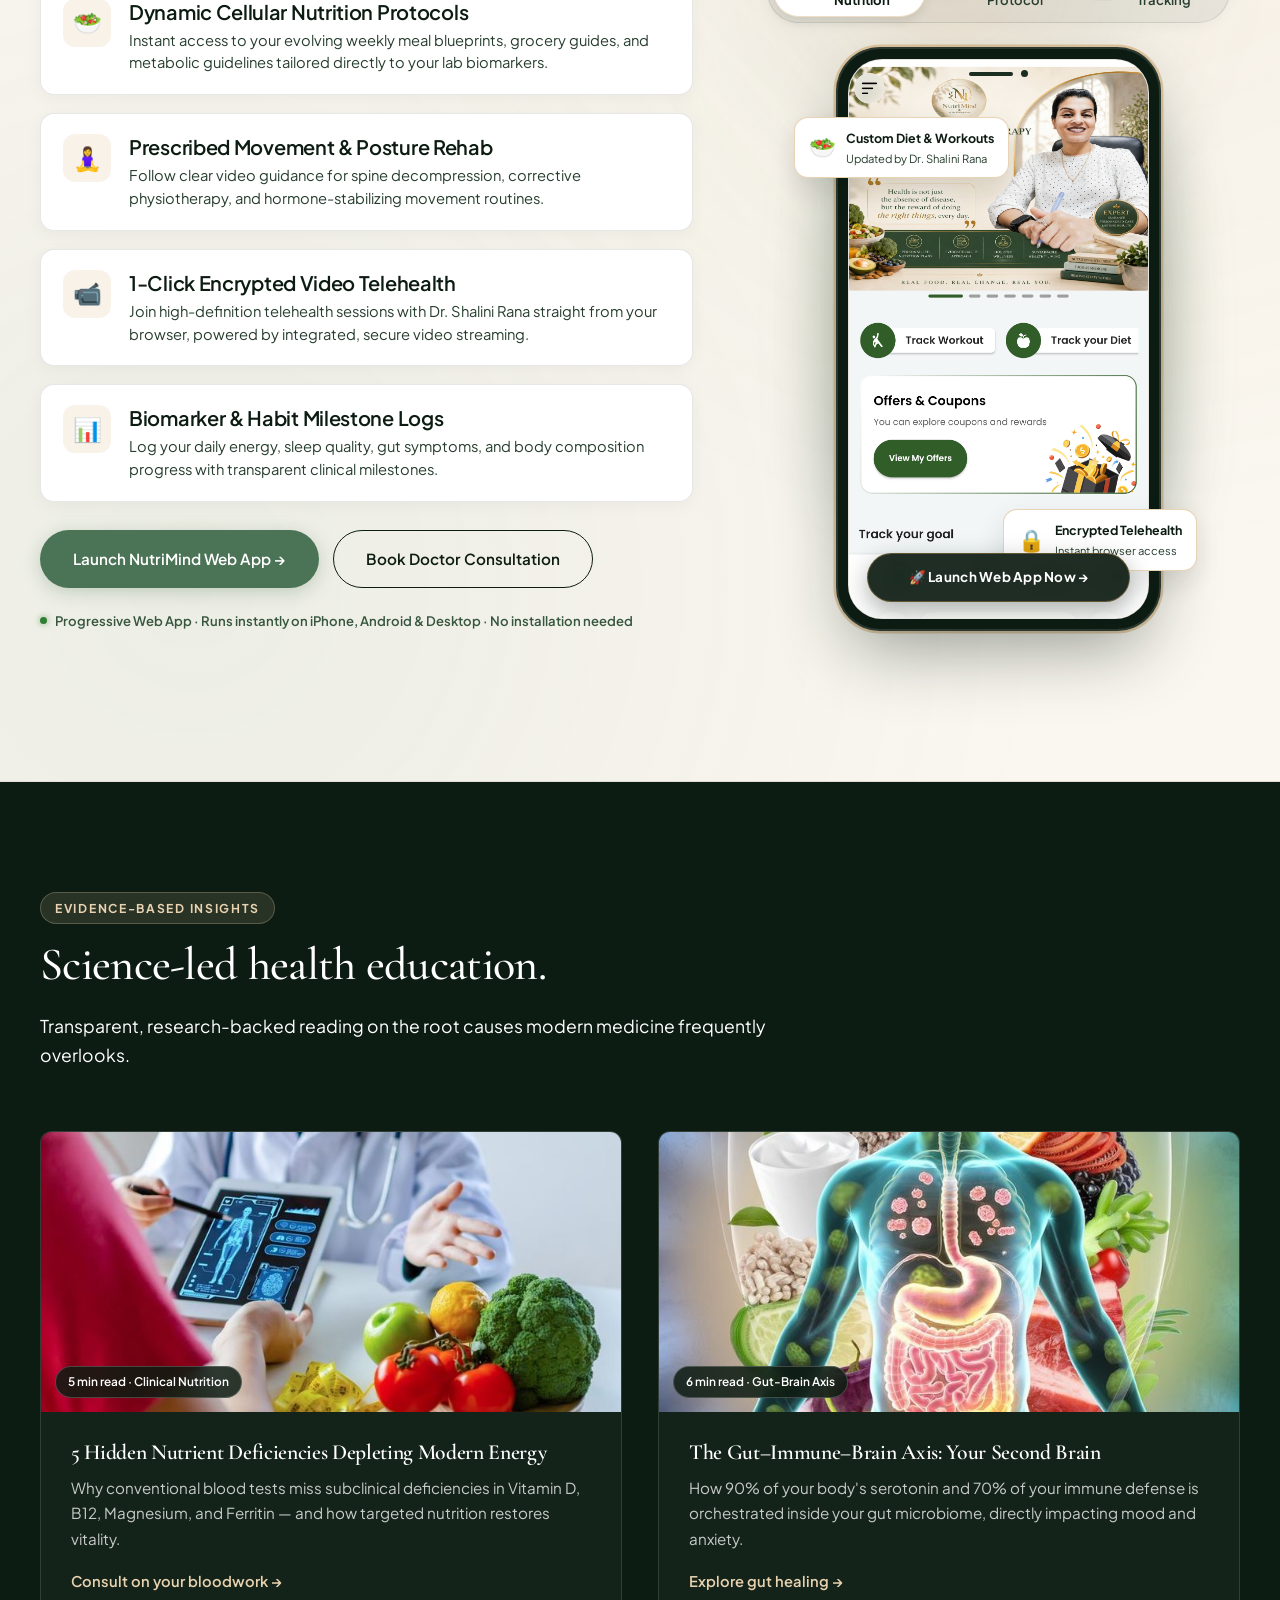
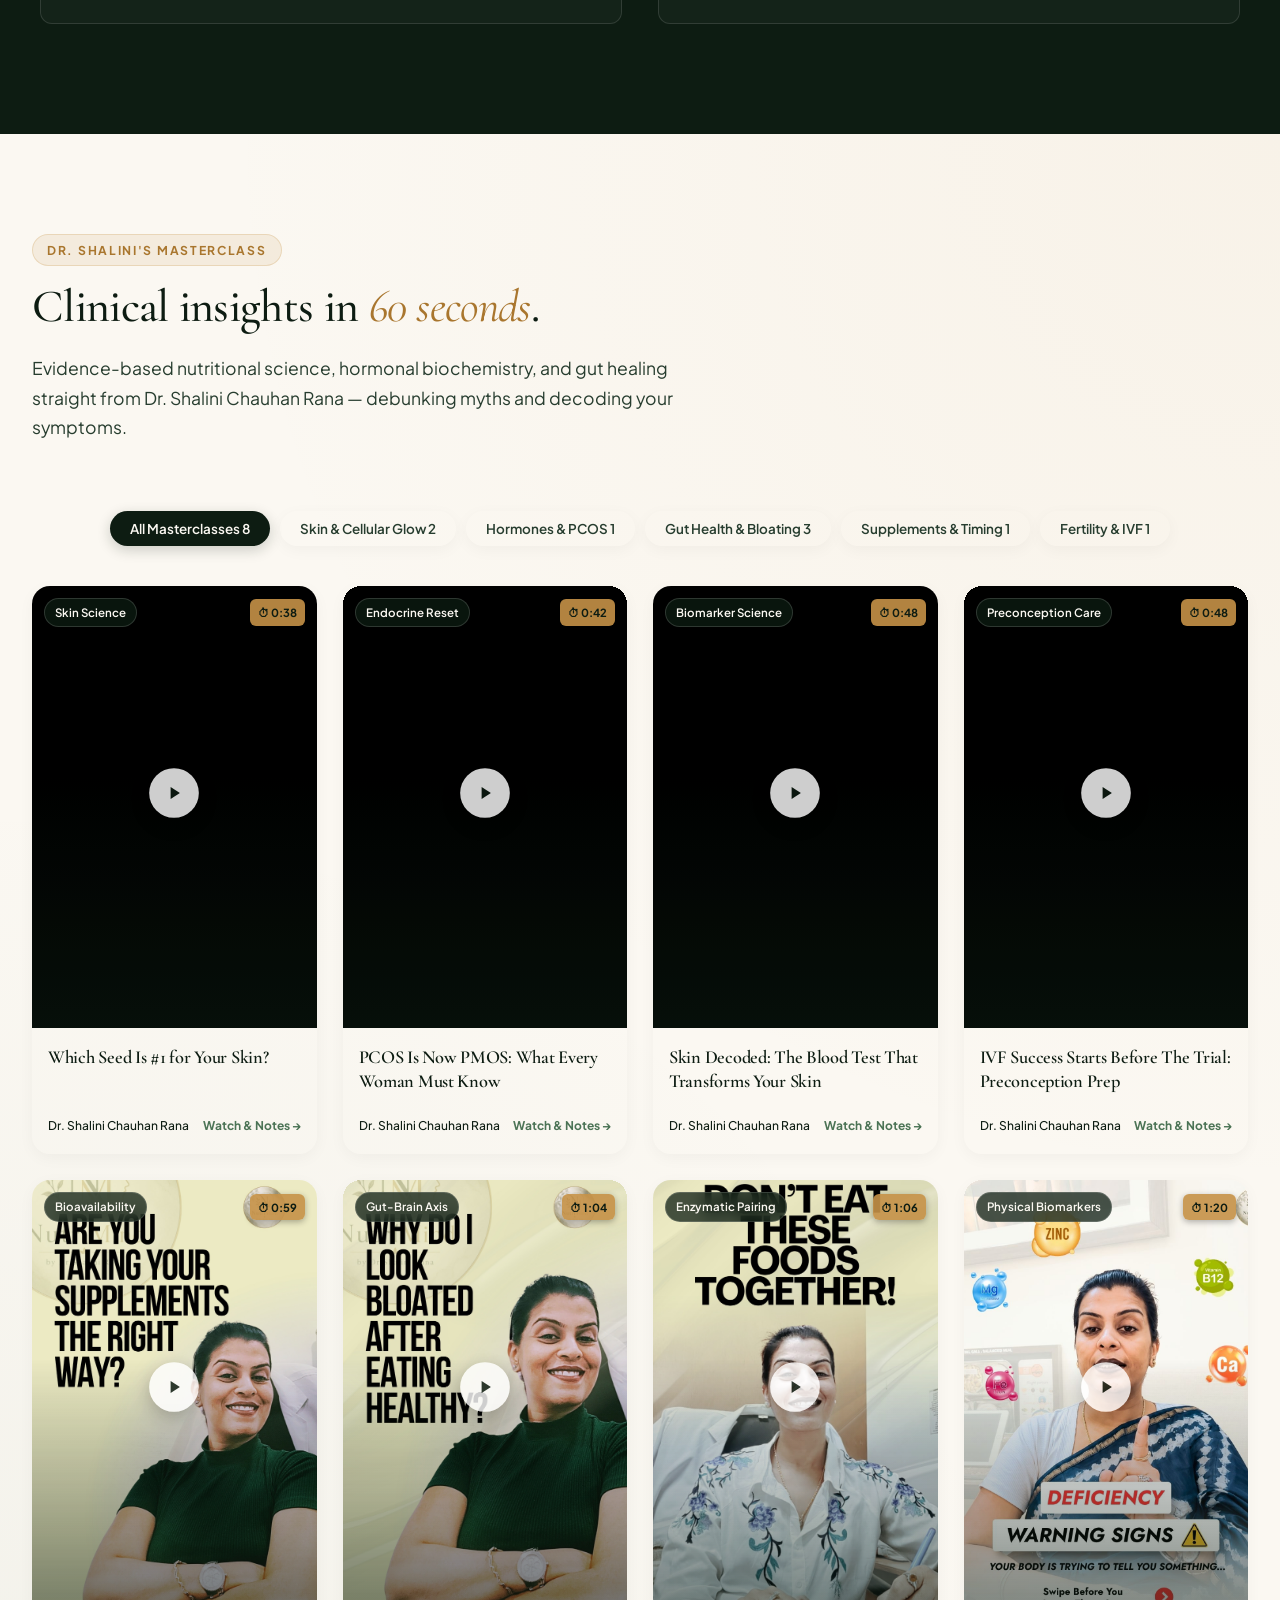
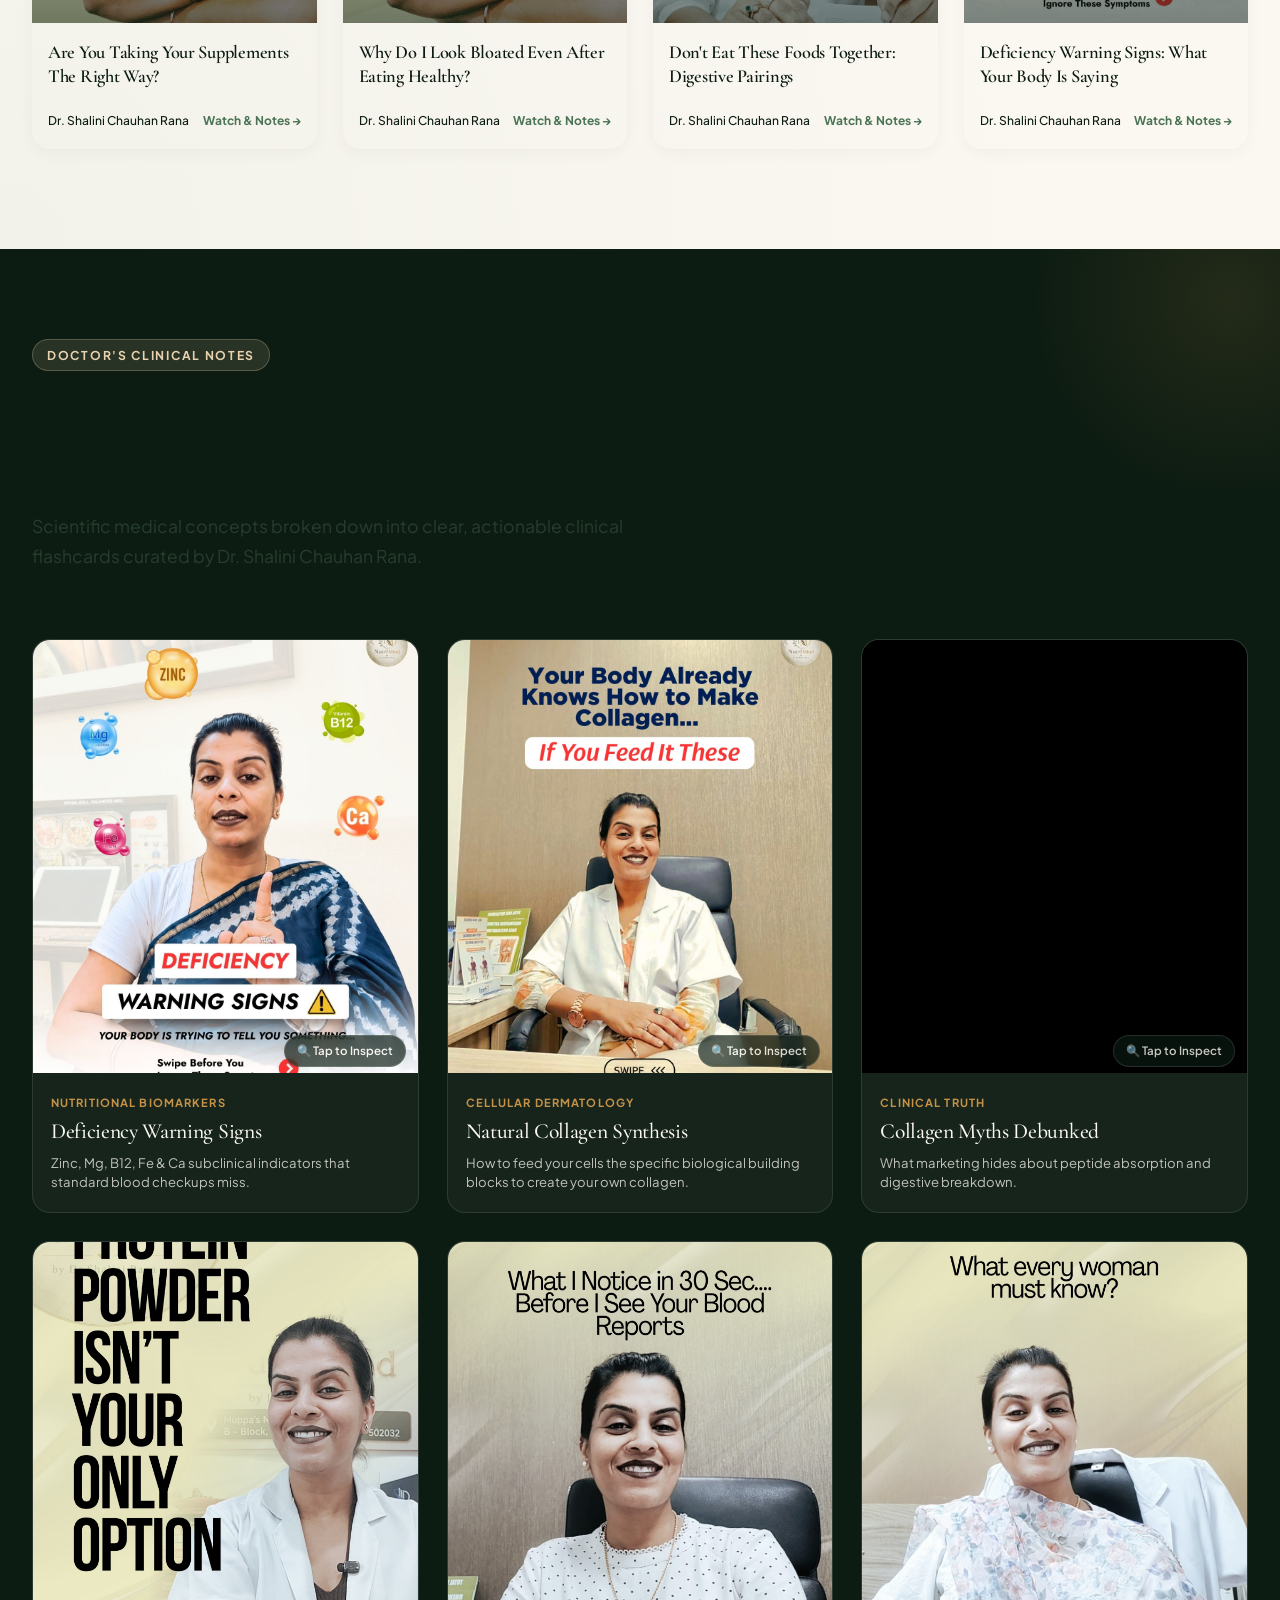
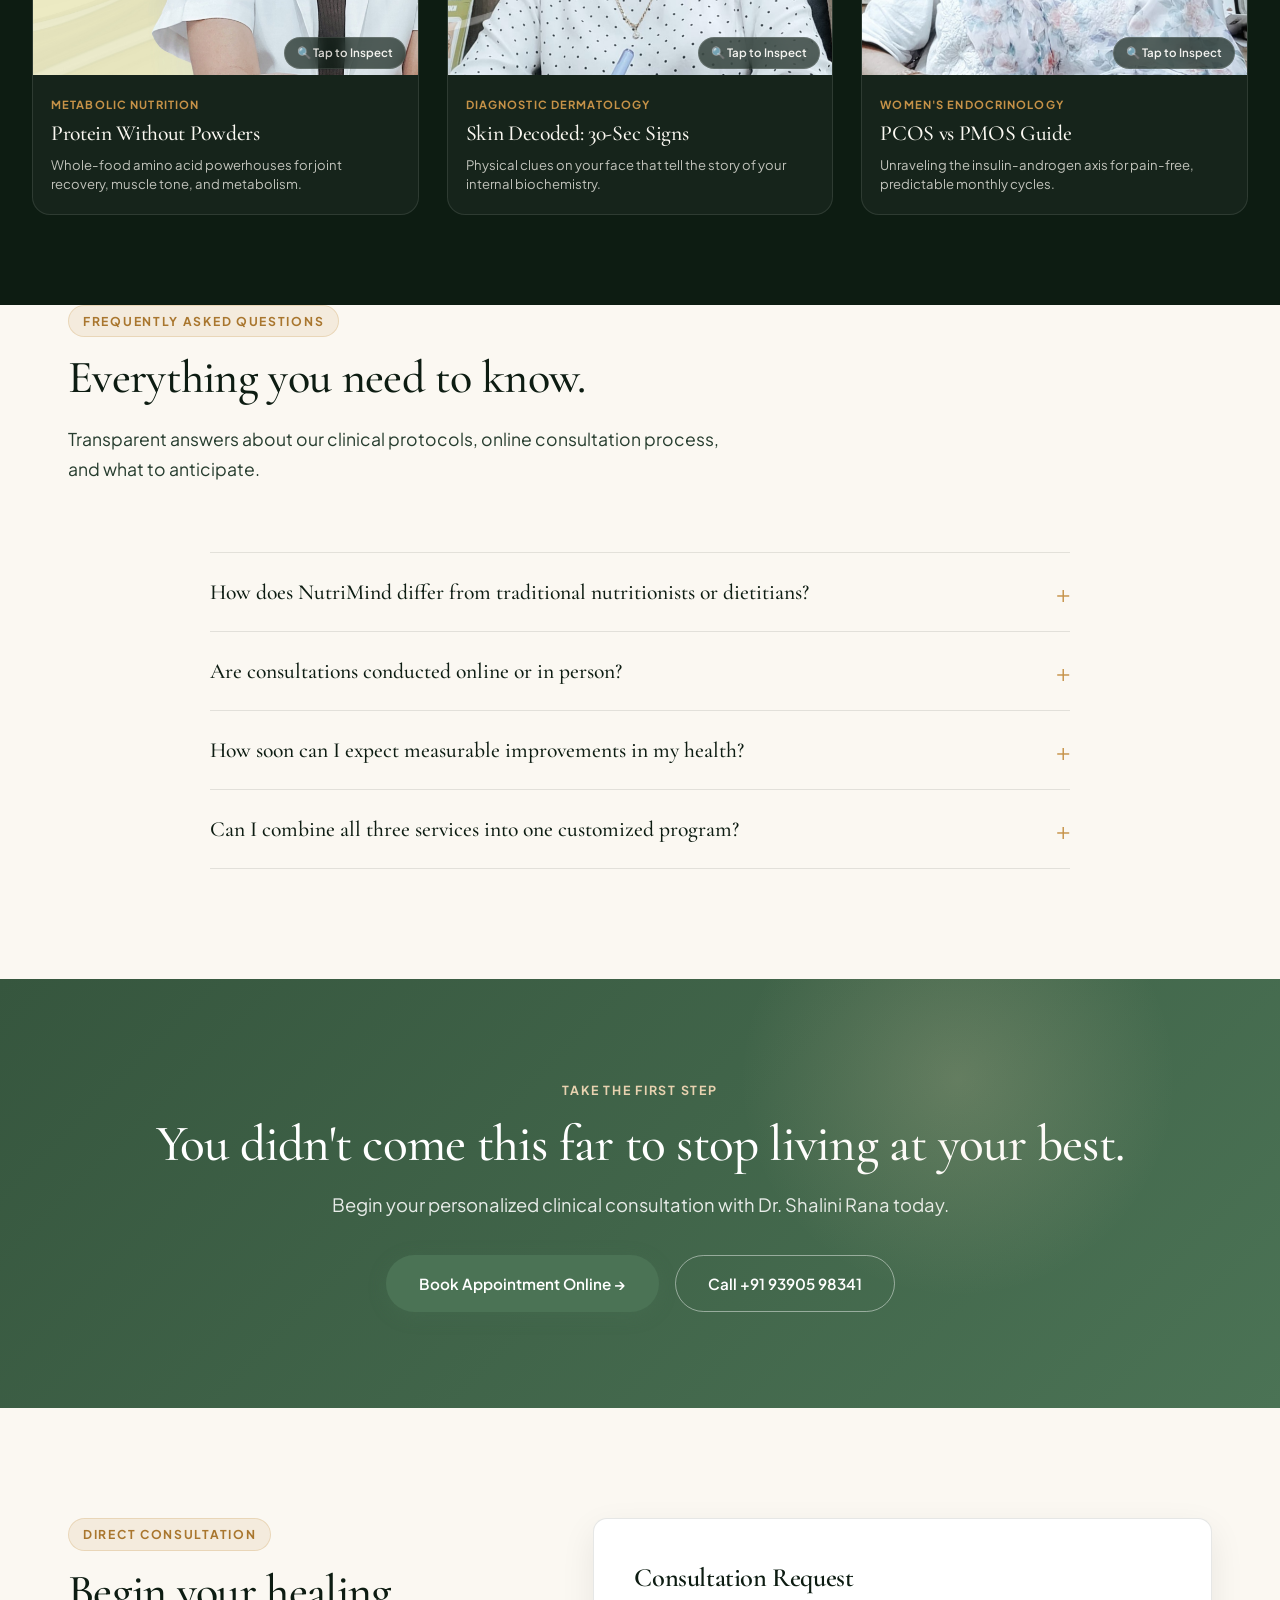
==== commit e557fa8b: "feat: integrate educational masterclass reels, clinical photography, protocol showcases, and perform" ====
--- a/index.html
+++ b/index.html
@@ -32,10 +32,11 @@
     <nav class="main-nav" id="mainNav" aria-label="Primary Navigation">
       <a href="#about">About</a>
       <a href="#pillars">Services</a>
+      <a href="#programs">Programs</a>
+      <a href="#reels">Masterclass Reels</a>
+      <a href="#infographics">Clinical Notes</a>
       <a href="#journey">Journey</a>
-      <a href="#programs">Programs</a>
       <a href="#app">Web App</a>
-      <a href="#stories">Stories</a>
       <a href="#faq">FAQ</a>
       <a href="https://booking.clinikpe.com/doctors/dr-shalini-rana-KVoUWVHR/KVoUWVHR" target="_blank" rel="noopener" class="nav-cta">Book Appointment</a>
     </nav>
@@ -92,7 +93,7 @@
 
     <div class="hero-media anim-hero-media">
       <div class="hero-image-wrap">
-        <img src="assets/dr-shalini-portrait.jpg" alt="Dr. Shalini Chauhan Rana, founder of NutriMind" width="1024" height="1436">
+        <img src="assets/dr-shalini-portrait.jpg" alt="Dr. Shalini Chauhan Rana, founder of NutriMind" width="1024" height="1436" fetchpriority="high" decoding="async">
         <div class="hero-gold-frame" aria-hidden="true"></div>
       </div>
       <div class="hero-media-caption float-badge">
@@ -158,6 +159,67 @@
         </div>
       </div>
     </div>
+
+    <!-- CLINIC & DOCTOR IN-ACTION GALLERY -->
+    <div class="clinic-gallery-wrap reveal reveal-up">
+      <div class="clinic-gallery-header">
+        <span class="gallery-tag">Clinical Practice In Action</span>
+        <h3>Compassionate, Evidence-Led Care at Every Touchpoint</h3>
+        <p>From comprehensive biomarker reviews and orthopedic posture correction at our Kokapet clinic to worldwide telehealth consultations.</p>
+      </div>
+
+      <div class="clinic-photo-grid">
+        <div class="clinic-photo-card reveal-card">
+          <div class="clinic-photo-img-wrap">
+            <img src="assets/dr-shalini/dr-shalini-stethoscope.jpg" alt="Dr. Shalini Chauhan Rana in clinical coat with stethoscope" loading="lazy" decoding="async" width="600" height="750">
+            <span class="clinic-photo-badge">✦ Chief Clinical Director</span>
+          </div>
+          <div class="clinic-photo-caption">
+            <strong>Triple-Specialist Medical Oversight</strong>
+            <p>MSc Clinical Nutrition, Certified Physiotherapist, and Counseling Psychologist.</p>
+          </div>
+        </div>
+
+        <div class="clinic-photo-card reveal-card">
+          <div class="clinic-photo-img-wrap">
+            <img src="assets/dr-shalini/dr-shalini-clinic-desk.jpg" alt="Dr. Shalini Rana conducting clinical orthopedic and nutritional consultation at desk" loading="lazy" decoding="async" width="600" height="750">
+            <span class="clinic-photo-badge">🏥 Kokapet Clinic Consultations</span>
+          </div>
+          <div class="clinic-photo-caption">
+            <strong>Diagnostic Biomechanics &amp; Spine Rehab</strong>
+            <p>Evaluating musculoskeletal alignment alongside bloodwork and metabolic markers.</p>
+          </div>
+        </div>
+
+        <div class="clinic-photo-card reveal-card">
+          <div class="clinic-photo-img-wrap">
+            <img src="assets/dr-shalini/dr-shalini-clinic-yellow.jpg" alt="Dr. Shalini Rana in patient counseling session" loading="lazy" decoding="async" width="600" height="750">
+            <span class="clinic-photo-badge">💬 Mind-Body Counseling</span>
+          </div>
+          <div class="clinic-photo-caption">
+            <strong>Psychological Habit Rewiring</strong>
+            <p>Compassionate, non-judgmental guidance for emotional eating and stress resilience.</p>
+          </div>
+        </div>
+      </div>
+
+      <div class="clinic-trust-strip">
+        <div class="clinic-trust-item">
+          <span class="ct-icon">📍</span>
+          <span><strong>Physical Clinic:</strong> 4th Floor, 401 Essen Presidential, Kokapet, Hyderabad</span>
+        </div>
+        <div class="clinic-trust-divider" aria-hidden="true"></div>
+        <div class="clinic-trust-item">
+          <span class="ct-icon">🌐</span>
+          <span><strong>Global Telehealth:</strong> Encrypted 1-click video consultations across India &amp; overseas</span>
+        </div>
+        <div class="clinic-trust-divider" aria-hidden="true"></div>
+        <div class="clinic-trust-item">
+          <span class="ct-icon">📞</span>
+          <a href="tel:+919390598341"><strong>Direct Line:</strong> +91 93905 98341</a>
+        </div>
+      </div>
+    </div>
   </section>
 
   <!-- SERVICES / 3 CORE PILLARS -->
@@ -172,7 +234,7 @@
     <article class="pillar">
       <div class="pillar-media reveal reveal-left">
         <div class="pillar-img-wrap">
-          <img src="assets/nutrient-deficiencies.jpg" alt="Fresh, nutrient-dense clinical ingredients" loading="lazy" width="736" height="490">
+          <img src="assets/nutrient-deficiencies.jpg" alt="Fresh, nutrient-dense clinical ingredients" loading="lazy" decoding="async" width="736" height="490">
           <span class="pillar-badge-float">Pillar 01 &middot; Biochemistry</span>
         </div>
       </div>
@@ -210,7 +272,7 @@
     <article class="pillar reverse">
       <div class="pillar-media reveal reveal-right">
         <div class="pillar-img-wrap">
-          <img src="assets/movement-therapy.jpg" alt="Guided therapeutic movement and strength training" loading="lazy" width="736" height="1037">
+          <img src="assets/movement-therapy.jpg" alt="Guided therapeutic movement and strength training" loading="lazy" decoding="async" width="736" height="1037">
           <span class="pillar-badge-float">Pillar 02 &middot; Biomechanics</span>
         </div>
       </div>
@@ -248,7 +310,7 @@
     <article class="pillar">
       <div class="pillar-media reveal reveal-left">
         <div class="pillar-img-wrap">
-          <img src="assets/mental-health.jpg" alt="Calm mental wellness counseling consultation" loading="lazy" width="417" height="626">
+          <img src="assets/mental-health.jpg" alt="Calm mental wellness counseling consultation" loading="lazy" decoding="async" width="417" height="626">
           <span class="pillar-badge-float">Pillar 03 &middot; Psychology</span>
         </div>
       </div>
@@ -412,6 +474,107 @@
           <li>Prebiotic &amp; probiotic flora restoration</li>
           <li>Endotoxin &amp; bloating resolution</li>
         </ul>
+      </div>
+    </div>
+
+    <!-- FEATURED CLINICAL PROGRAM SPOTLIGHTS (OFFICIAL POSTERS) -->
+    <div class="program-spotlight-wrap reveal reveal-up">
+      <div class="spotlight-badge-bar">
+        <span class="spotlight-kicker">✦ Verified Clinical Protocols</span>
+        <h3>Doctor-Directed Specialized Programs</h3>
+        <p>Evidence-based protocols developed and supervised by Dr. Shalini Chauhan Rana at our Kokapet clinic and global telehealth portal. Click any poster to inspect the full protocol.</p>
+      </div>
+
+      <div class="program-spotlight-grid">
+        <!-- SPOTLIGHT 1: PCOS / PMOS -->
+        <div class="spotlight-card reveal-card" id="program-pcos">
+          <div class="spotlight-media js-open-lightbox"
+               data-img="assets/programs/flyer-pcos.jpg"
+               data-title="Personalized PCOS / PMOS Nutrition Program"
+               data-desc="Evidence-based clinical nutrition for lasting hormonal balance, metabolic insulin reset, and ovulation restoration by Dr. Shalini Chauhan Rana."
+               tabindex="0" role="button" aria-label="Open high-resolution PCOS protocol flyer">
+            <img src="assets/programs/flyer-pcos.jpg" alt="Personalized PCOS / PMOS Nutrition Program by Dr. Shalini Rana" loading="lazy" decoding="async" width="2048" height="2560">
+            <div class="spotlight-zoom-indicator">
+              <span class="zoom-icon">🔍</span>
+              <span>Click to Expand Full Poster</span>
+            </div>
+          </div>
+          <div class="spotlight-content">
+            <div class="spotlight-header-meta">
+              <span class="spotlight-tag">Hormonal &middot; Endocrinology</span>
+              <span class="spotlight-doc-label">By Dr. Shalini Chauhan Rana</span>
+            </div>
+            <h4>Personalized PCOS / PMOS Nutrition Program</h4>
+            <p class="spotlight-lead">Struggling with weight resistance despite strict dieting, irregular cycles, cystic acne, or hair fall? We address the root cause of insulin resistance and androgen excess.</p>
+            
+            <div class="spotlight-highlights-strip">
+              <span class="highlight-chip">🩸 Insulin Resistance Reset</span>
+              <span class="highlight-chip">🌸 Predictable Ovulation</span>
+              <span class="highlight-chip">✨ Clearer Skin &amp; Hair Care</span>
+            </div>
+
+            <ul class="leaf-list compact">
+              <li><strong>Root-Cause Focus:</strong> Treats underlying cellular insulin resistance, androgen excess, and adrenal cortisol triggers.</li>
+              <li><strong>Zero Starvation:</strong> Therapeutic macronutrient rebalancing with anti-inflammatory whole foods tailored to your palate.</li>
+              <li><strong>Hormonal Regularity:</strong> Natural resumption of ovulatory cycles and lasting metabolic balance without medication dependency.</li>
+            </ul>
+
+            <div class="spotlight-actions">
+              <a href="https://booking.clinikpe.com/doctors/dr-shalini-rana-KVoUWVHR/KVoUWVHR" target="_blank" rel="noopener" class="btn btn-primary btn-pulse">Book PCOS Consultation &rarr;</a>
+              <button type="button" class="btn btn-ghost js-open-lightbox"
+                      data-img="assets/programs/flyer-pcos.jpg"
+                      data-title="Personalized PCOS / PMOS Nutrition Program"
+                      data-desc="Evidence-based clinical nutrition for lasting hormonal balance, metabolic insulin reset, and ovulation restoration by Dr. Shalini Chauhan Rana.">
+                🔍 View Full Poster
+              </button>
+            </div>
+          </div>
+        </div>
+
+        <!-- SPOTLIGHT 2: THYROID & WEIGHT -->
+        <div class="spotlight-card reveal-card" id="program-thyroid">
+          <div class="spotlight-media js-open-lightbox"
+               data-img="assets/programs/flyer-thyroid.jpg"
+               data-title="Thyroid Nutrition & Weight Management Protocol"
+               data-desc="Personalized endocrine care for Hashimoto's, Hypothyroidism, sluggish cellular conversion, and chronic fatigue by Dr. Shalini Chauhan Rana."
+               tabindex="0" role="button" aria-label="Open high-resolution Thyroid protocol flyer">
+            <img src="assets/programs/flyer-thyroid.jpg" alt="Thyroid Nutrition & Weight Management Protocol by Dr. Shalini Rana" loading="lazy" decoding="async" width="2048" height="2560">
+            <div class="spotlight-zoom-indicator">
+              <span class="zoom-icon">🔍</span>
+              <span>Click to Expand Full Poster</span>
+            </div>
+          </div>
+          <div class="spotlight-content">
+            <div class="spotlight-header-meta">
+              <span class="spotlight-tag">Endocrine &middot; Metabolism</span>
+              <span class="spotlight-doc-label">By Dr. Shalini Chauhan Rana</span>
+            </div>
+            <h4>Thyroid Nutrition &amp; Weight Protocol</h4>
+            <p class="spotlight-lead">Taking thyroid medication but still feeling sluggish, gaining weight, or battling brain fog? Restore cellular conversion and metabolic efficiency.</p>
+            
+            <div class="spotlight-highlights-strip">
+              <span class="highlight-chip">🧬 Cellular T4 to T3 Conversion</span>
+              <span class="highlight-chip">🛡️ Autoimmune Flare Calm</span>
+              <span class="highlight-chip">⚡ Sustained Daytime Energy</span>
+            </div>
+
+            <ul class="leaf-list compact">
+              <li><strong>T4 to T3 Conversion:</strong> Essential co-factor micronutrients (Selenium, Zinc, Tyrosine, Iron) to energize cellular metabolism.</li>
+              <li><strong>Anti-Inflammatory Nutrition:</strong> Soothe thyroid antibody flares, water retention, and chronic puffiness with anti-inflammatory foods.</li>
+              <li><strong>Sustainable Lifestyle:</strong> Low-cortisol therapeutic movement routines and restorative circadian sleep rhythms.</li>
+            </ul>
+
+            <div class="spotlight-actions">
+              <a href="https://booking.clinikpe.com/doctors/dr-shalini-rana-KVoUWVHR/KVoUWVHR" target="_blank" rel="noopener" class="btn btn-primary btn-pulse">Book Thyroid Consultation &rarr;</a>
+              <button type="button" class="btn btn-ghost js-open-lightbox"
+                      data-img="assets/programs/flyer-thyroid.jpg"
+                      data-title="Thyroid Nutrition & Weight Management Protocol"
+                      data-desc="Personalized endocrine care for Hashimoto's, Hypothyroidism, sluggish cellular conversion, and chronic fatigue by Dr. Shalini Chauhan Rana.">
+                🔍 View Full Poster
+              </button>
+            </div>
+          </div>
+        </div>
       </div>
     </div>
   </section>
@@ -506,13 +669,13 @@
               <!-- SCREEN SLIDES -->
               <div class="app-screen-viewport">
                 <div class="app-screen-slide active" id="slide-1">
-                  <img src="app/nutrimind-app-1.png" alt="NutriMind Medical Nutrition Therapy App Screen" loading="lazy" width="360" height="780">
+                  <img src="app/nutrimind-app-1.png" alt="NutriMind Medical Nutrition Therapy App Screen" loading="lazy" decoding="async" width="360" height="780">
                 </div>
                 <div class="app-screen-slide" id="slide-2">
-                  <img src="app/nutrimind-app-2.png" alt="NutriMind Wellness and 3-in-1 Protocol App Screen" loading="lazy" width="360" height="780">
+                  <img src="app/nutrimind-app-2.png" alt="NutriMind Wellness and 3-in-1 Protocol App Screen" loading="lazy" decoding="async" width="360" height="780">
                 </div>
                 <div class="app-screen-slide" id="slide-3">
-                  <img src="app/nutrimind-app-3.png" alt="NutriMind Habits, Water and Weight Tracking App Screen" loading="lazy" width="360" height="780">
+                  <img src="app/nutrimind-app-3.png" alt="NutriMind Habits, Water and Weight Tracking App Screen" loading="lazy" decoding="async" width="360" height="780">
                 </div>
               </div>
 
@@ -555,7 +718,7 @@
     <div class="article-grid reveal-stagger">
       <figure class="article-card reveal-card">
         <div class="article-media">
-          <img src="assets/nutrient-deficiencies.jpg" alt="Assorted whole biological foods" loading="lazy" width="736" height="490">
+          <img src="assets/nutrient-deficiencies.jpg" alt="Assorted whole biological foods" loading="lazy" decoding="async" width="736" height="490">
           <span class="article-read-badge">5 min read &middot; Clinical Nutrition</span>
         </div>
         <figcaption>
@@ -567,7 +730,7 @@
 
       <figure class="article-card reveal-card">
         <div class="article-media">
-          <img src="assets/gut-health.jpg" alt="Gut microbiome illustration" loading="lazy" width="736" height="443">
+          <img src="assets/gut-health.jpg" alt="Gut microbiome illustration" loading="lazy" decoding="async" width="736" height="443">
           <span class="article-read-badge">6 min read &middot; Gut-Brain Axis</span>
         </div>
         <figcaption>
@@ -579,50 +742,399 @@
     </div>
   </section>
 
-  <!-- REAL PATIENT STORIES (VIDEOS) -->
-  <section class="stories" id="stories">
-    <div class="section-intro reveal reveal-up">
-      <span class="section-tag">Authentic Transformations</span>
-      <h2>Client journeys, in their own words.</h2>
-      <p>Raw, candid conversations with real patients who transformed their health with NutriMind — no scripts, no filters.</p>
-    </div>
-
-    <div class="video-grid reveal-stagger">
-      <a class="video-card reveal-card" href="https://youtube.com/shorts/2m4g7V_XTgQ" target="_blank" rel="noopener" aria-label="Watch patient video story on YouTube">
-        <img src="https://i.ytimg.com/vi/2m4g7V_XTgQ/hqdefault.jpg" alt="Patient transformation video" loading="lazy">
-        <span class="video-dur">0:45</span>
-        <span class="play" aria-hidden="true">&#9658;</span>
-      </a>
-
-      <a class="video-card reveal-card" href="https://youtube.com/shorts/TzF8paugVaQ" target="_blank" rel="noopener" aria-label="Watch patient video story on YouTube">
-        <img src="https://i.ytimg.com/vi/TzF8paugVaQ/hqdefault.jpg" alt="Patient transformation video" loading="lazy">
-        <span class="video-dur">0:58</span>
-        <span class="play" aria-hidden="true">&#9658;</span>
-      </a>
-
-      <a class="video-card reveal-card" href="https://youtube.com/shorts/z2cLe7TssuM" target="_blank" rel="noopener" aria-label="Watch patient video story on YouTube">
-        <img src="https://i.ytimg.com/vi/z2cLe7TssuM/hqdefault.jpg" alt="Patient transformation video" loading="lazy">
-        <span class="video-dur">0:50</span>
-        <span class="play" aria-hidden="true">&#9658;</span>
-      </a>
-
-      <a class="video-card reveal-card" href="https://youtube.com/shorts/qV9UBLf1wA4" target="_blank" rel="noopener" aria-label="Watch patient video story on YouTube">
-        <img src="https://i.ytimg.com/vi/qV9UBLf1wA4/hqdefault.jpg" alt="Patient transformation video" loading="lazy">
-        <span class="video-dur">0:54</span>
-        <span class="play" aria-hidden="true">&#9658;</span>
-      </a>
-
-      <a class="video-card reveal-card" href="https://youtube.com/shorts/ALAv0Ugq1XE" target="_blank" rel="noopener" aria-label="Watch patient video story on YouTube">
-        <img src="https://i.ytimg.com/vi/ALAv0Ugq1XE/hqdefault.jpg" alt="Patient transformation video" loading="lazy">
-        <span class="video-dur">1:02</span>
-        <span class="play" aria-hidden="true">&#9658;</span>
-      </a>
-
-      <a class="video-card reveal-card" href="https://youtube.com/shorts/Fql7b1JJDpE" target="_blank" rel="noopener" aria-label="Watch patient video story on YouTube">
-        <img src="https://i.ytimg.com/vi/Fql7b1JJDpE/hqdefault.jpg" alt="Patient transformation video" loading="lazy">
-        <span class="video-dur">0:48</span>
-        <span class="play" aria-hidden="true">&#9658;</span>
-      </a>
+  <!-- MASTERCLASS EDUCATIONAL REELS HUB -->
+  <section class="reels-hub" id="reels">
+    <div class="reels-ambient-glow" aria-hidden="true"></div>
+    <div class="reels-hub-inner">
+      <div class="section-intro reveal reveal-up">
+        <span class="section-tag">Dr. Shalini's Masterclass</span>
+        <h2>Clinical insights in <em>60 seconds</em>.</h2>
+        <p>Evidence-based nutritional science, hormonal biochemistry, and gut healing straight from Dr. Shalini Chauhan Rana — debunking myths and decoding your symptoms.</p>
+      </div>
+
+      <!-- CATEGORY FILTER BUTTONS -->
+      <div class="reels-filter-bar reveal reveal-fade" role="tablist" aria-label="Reel Categories">
+        <button class="reel-filter-btn active" data-filter="all" role="tab" aria-selected="true">
+          <span class="btn-dot"></span> All Masterclasses <span class="filter-count">8</span>
+        </button>
+        <button class="reel-filter-btn" data-filter="skin" role="tab" aria-selected="false">
+          <span class="btn-dot"></span> Skin &amp; Cellular Glow <span class="filter-count">2</span>
+        </button>
+        <button class="reel-filter-btn" data-filter="pcos" role="tab" aria-selected="false">
+          <span class="btn-dot"></span> Hormones &amp; PCOS <span class="filter-count">1</span>
+        </button>
+        <button class="reel-filter-btn" data-filter="gut" role="tab" aria-selected="false">
+          <span class="btn-dot"></span> Gut Health &amp; Bloating <span class="filter-count">3</span>
+        </button>
+        <button class="reel-filter-btn" data-filter="supplements" role="tab" aria-selected="false">
+          <span class="btn-dot"></span> Supplements &amp; Timing <span class="filter-count">1</span>
+        </button>
+        <button class="reel-filter-btn" data-filter="fertility" role="tab" aria-selected="false">
+          <span class="btn-dot"></span> Fertility &amp; IVF <span class="filter-count">1</span>
+        </button>
+      </div>
+
+      <!-- REELS 9:16 GRID -->
+      <div class="reels-grid reveal-stagger" id="reelsGrid">
+        
+        <!-- REEL 1: SEED FOR SKIN -->
+        <div class="reel-card reveal-card" data-category="skin" data-id="1"
+             data-video="assets/reels/reel-seed-skin.mp4"
+             data-title="Which Seed Is #1 for Your Skin?"
+             data-cat-name="Skin &amp; Cellular Glow"
+             data-duration="0:38"
+             data-takeaways='["Pumpkin seeds deliver highly bioavailable Zinc to regulate skin sebum, reduce acne, and accelerate epidermal cell renewal.","Flax and Chia seeds provide plant-based ALA Omega-3 fatty acids that strengthen the lipid moisture barrier against dehydration.","Sunflower seeds supply natural Vitamin E, neutralizing free radicals caused by pollution and UV exposure."]'
+             tabindex="0" role="button" aria-label="Watch reel: Which Seed Is #1 for Your Skin?">
+          <div class="reel-media">
+            <img src="assets/edu-thumbnails/thumb-which-seed-skin.jpg" alt="Which Seed Is #1 for Your Skin? by Dr. Shalini Rana" class="reel-poster" loading="lazy" decoding="async">
+            <video class="reel-preview-video" src="assets/reels/reel-seed-skin.mp4" muted loop playsinline preload="none"></video>
+            <div class="reel-top-badges">
+              <span class="reel-badge-pill">Skin Science</span>
+              <span class="reel-duration-badge">⏱ 0:38</span>
+            </div>
+            <div class="reel-play-overlay">
+              <span class="reel-play-btn-circle" aria-hidden="true">
+                <svg viewBox="0 0 24 24" width="22" height="22"><polygon points="8 5 19 12 8 19 8 5" fill="currentColor"/></svg>
+              </span>
+              <span class="reel-hover-hint">Preview on Hover &middot; Tap to Play</span>
+            </div>
+          </div>
+          <div class="reel-info">
+            <h4>Which Seed Is #1 for Your Skin?</h4>
+            <div class="reel-footer-meta">
+              <span class="reel-author">Dr. Shalini Chauhan Rana</span>
+              <span class="reel-watch-link">Watch &amp; Notes &rarr;</span>
+            </div>
+          </div>
+        </div>
+
+        <!-- REEL 2: PCOS IS NOW PMOS -->
+        <div class="reel-card reveal-card" data-category="pcos" data-id="2"
+             data-video="assets/reels/reel-pcos-pmos.mp4"
+             data-title="PCOS Is Now PMOS: What Every Woman Must Know"
+             data-cat-name="Hormones &amp; PCOS"
+             data-duration="0:42"
+             data-takeaways='["PCOS is primarily a metabolic endocrine syndrome characterized by insulin resistance, not just an ovarian disorder.","Elevated fasting insulin triggers ovarian theca cells to overproduce testosterone, causing acne, hirsutism, and delayed ovulation.","A customized low-glycemic, anti-inflammatory meal blueprint resets insulin sensitivity without restrictive starvation or crash dieting."]'
+             tabindex="0" role="button" aria-label="Watch reel: PCOS Is Now PMOS">
+          <div class="reel-media">
+            <img src="assets/edu-thumbnails/thumb-pcos-pmos-ep1.jpg" alt="PCOS Is Now PMOS by Dr. Shalini Rana" class="reel-poster" loading="lazy" decoding="async">
+            <video class="reel-preview-video" src="assets/reels/reel-pcos-pmos.mp4" muted loop playsinline preload="none"></video>
+            <div class="reel-top-badges">
+              <span class="reel-badge-pill">Endocrine Reset</span>
+              <span class="reel-duration-badge">⏱ 0:42</span>
+            </div>
+            <div class="reel-play-overlay">
+              <span class="reel-play-btn-circle" aria-hidden="true">
+                <svg viewBox="0 0 24 24" width="22" height="22"><polygon points="8 5 19 12 8 19 8 5" fill="currentColor"/></svg>
+              </span>
+              <span class="reel-hover-hint">Preview on Hover &middot; Tap to Play</span>
+            </div>
+          </div>
+          <div class="reel-info">
+            <h4>PCOS Is Now PMOS: What Every Woman Must Know</h4>
+            <div class="reel-footer-meta">
+              <span class="reel-author">Dr. Shalini Chauhan Rana</span>
+              <span class="reel-watch-link">Watch &amp; Notes &rarr;</span>
+            </div>
+          </div>
+        </div>
+
+        <!-- REEL 3: BLOOD TEST FOR SKIN -->
+        <div class="reel-card reveal-card" data-category="skin" data-id="3"
+             data-video="assets/reels/reel-skin-bloodtest.mp4"
+             data-title="Skin Decoded: The Blood Test That Transforms Your Skin"
+             data-cat-name="Skin &amp; Cellular Glow"
+             data-duration="0:48"
+             data-takeaways='["Expensive skincare serums cannot overcome subclinical nutritional deficiencies and gut permeability.","Crucial blood biomarkers for skin radiance: Ferritin (iron reserves for collagen), Serum Zinc, Vitamin D3, and Homocysteine.","Addressing liver phase 1 &amp; phase 2 detox pathways eliminates recirculating endotoxins that trigger chronic facial breakouts."]'
+             tabindex="0" role="button" aria-label="Watch reel: Skin Decoded Blood Test">
+          <div class="reel-media">
+            <img src="assets/edu-thumbnails/thumb-skin-decoded-ep1.jpg" alt="Skin Decoded Blood Test by Dr. Shalini Rana" class="reel-poster" loading="lazy" decoding="async">
+            <video class="reel-preview-video" src="assets/reels/reel-skin-bloodtest.mp4" muted loop playsinline preload="none"></video>
+            <div class="reel-top-badges">
+              <span class="reel-badge-pill">Biomarker Science</span>
+              <span class="reel-duration-badge">⏱ 0:48</span>
+            </div>
+            <div class="reel-play-overlay">
+              <span class="reel-play-btn-circle" aria-hidden="true">
+                <svg viewBox="0 0 24 24" width="22" height="22"><polygon points="8 5 19 12 8 19 8 5" fill="currentColor"/></svg>
+              </span>
+              <span class="reel-hover-hint">Preview on Hover &middot; Tap to Play</span>
+            </div>
+          </div>
+          <div class="reel-info">
+            <h4>Skin Decoded: The Blood Test That Transforms Your Skin</h4>
+            <div class="reel-footer-meta">
+              <span class="reel-author">Dr. Shalini Chauhan Rana</span>
+              <span class="reel-watch-link">Watch &amp; Notes &rarr;</span>
+            </div>
+          </div>
+        </div>
+
+        <!-- REEL 4: IVF SUCCESS -->
+        <div class="reel-card reveal-card" data-category="fertility" data-id="4"
+             data-video="assets/reels/reel-ivf-prep.mp4"
+             data-title="IVF Success Starts Before The Trial: Preconception Prep"
+             data-cat-name="Fertility &amp; IVF"
+             data-duration="0:48"
+             data-takeaways='["Egg and sperm quality depend on a 90 to 120-day nutritional window of cellular maturation before egg retrieval.","Targeted mitochondrial nutrients (Ubiquinol CoQ10, Active Folate, Alpha Lipoic Acid) optimize chromosomal division.","Lowering systemic cortisol and autonomic sympathetic tone enhances uterine blood flow and endometrial lining thickness."]'
+             tabindex="0" role="button" aria-label="Watch reel: IVF Preconception Preparation">
+          <div class="reel-media">
+            <img src="assets/edu-thumbnails/thumb-ivf-success.jpg" alt="IVF Success Starts Before The Trial by Dr. Shalini Rana" class="reel-poster" loading="lazy" decoding="async">
+            <video class="reel-preview-video" src="assets/reels/reel-ivf-prep.mp4" muted loop playsinline preload="none"></video>
+            <div class="reel-top-badges">
+              <span class="reel-badge-pill">Preconception Care</span>
+              <span class="reel-duration-badge">⏱ 0:48</span>
+            </div>
+            <div class="reel-play-overlay">
+              <span class="reel-play-btn-circle" aria-hidden="true">
+                <svg viewBox="0 0 24 24" width="22" height="22"><polygon points="8 5 19 12 8 19 8 5" fill="currentColor"/></svg>
+              </span>
+              <span class="reel-hover-hint">Preview on Hover &middot; Tap to Play</span>
+            </div>
+          </div>
+          <div class="reel-info">
+            <h4>IVF Success Starts Before The Trial: Preconception Prep</h4>
+            <div class="reel-footer-meta">
+              <span class="reel-author">Dr. Shalini Chauhan Rana</span>
+              <span class="reel-watch-link">Watch &amp; Notes &rarr;</span>
+            </div>
+          </div>
+        </div>
+
+        <!-- REEL 5: SUPPLEMENTS TIMING -->
+        <div class="reel-card reveal-card" data-category="supplements" data-id="5"
+             data-video="assets/reels/reel-supplements.mp4"
+             data-title="Are You Taking Your Supplements The Right Way?"
+             data-cat-name="Supplements &amp; Timing"
+             data-duration="0:59"
+             data-takeaways='["Fat-soluble vitamins (D3, K2, A, E) require dietary lipids (ghee, avocado, whole eggs) to cross the intestinal wall.","Never combine Iron and Calcium supplements — both compete directly for DMT-1 receptors, blunting iron absorption.","Take Magnesium Glycinate 45 minutes before sleep to stimulate calming GABA receptors and optimize slow-wave deep sleep."]'
+             tabindex="0" role="button" aria-label="Watch reel: Are You Taking Your Supplements Right?">
+          <div class="reel-media">
+            <img src="assets/edu-thumbnails/thumb-supplements-guide.jpg" alt="Supplements Timing Guide by Dr. Shalini Rana" class="reel-poster" loading="lazy" decoding="async">
+            <video class="reel-preview-video" src="assets/reels/reel-supplements.mp4" muted loop playsinline preload="none"></video>
+            <div class="reel-top-badges">
+              <span class="reel-badge-pill">Bioavailability</span>
+              <span class="reel-duration-badge">⏱ 0:59</span>
+            </div>
+            <div class="reel-play-overlay">
+              <span class="reel-play-btn-circle" aria-hidden="true">
+                <svg viewBox="0 0 24 24" width="22" height="22"><polygon points="8 5 19 12 8 19 8 5" fill="currentColor"/></svg>
+              </span>
+              <span class="reel-hover-hint">Preview on Hover &middot; Tap to Play</span>
+            </div>
+          </div>
+          <div class="reel-info">
+            <h4>Are You Taking Your Supplements The Right Way?</h4>
+            <div class="reel-footer-meta">
+              <span class="reel-author">Dr. Shalini Chauhan Rana</span>
+              <span class="reel-watch-link">Watch &amp; Notes &rarr;</span>
+            </div>
+          </div>
+        </div>
+
+        <!-- REEL 6: BLOATED AFTER EATING -->
+        <div class="reel-card reveal-card" data-category="gut" data-id="6"
+             data-video="assets/reels/reel-bloating-gut.mp4"
+             data-title="Why Do I Look Bloated Even After Eating Healthy?"
+             data-cat-name="Gut Health &amp; Bloating"
+             data-duration="1:04"
+             data-takeaways='["Raw salads and cruciferous vegetables demand strong hydrochloric acid (HCL) and digestive enzymes that many stressed adults lack.","Rapid postprandial bloating (within 30-60 mins) indicates bacterial overgrowth (SIBO) or insufficient gallbladder bile flow.","Cook vegetables thoroughly with carminative spices (cumin, ajwain, ginger) and avoid drinking large glasses of chilled water during meals."]'
+             tabindex="0" role="button" aria-label="Watch reel: Bloated After Eating Healthy">
+          <div class="reel-media">
+            <img src="assets/edu-thumbnails/thumb-bloated-eating.jpg" alt="Bloated After Eating Healthy by Dr. Shalini Rana" class="reel-poster" loading="lazy" decoding="async">
+            <video class="reel-preview-video" src="assets/reels/reel-bloating-gut.mp4" muted loop playsinline preload="none"></video>
+            <div class="reel-top-badges">
+              <span class="reel-badge-pill">Gut-Brain Axis</span>
+              <span class="reel-duration-badge">⏱ 1:04</span>
+            </div>
+            <div class="reel-play-overlay">
+              <span class="reel-play-btn-circle" aria-hidden="true">
+                <svg viewBox="0 0 24 24" width="22" height="22"><polygon points="8 5 19 12 8 19 8 5" fill="currentColor"/></svg>
+              </span>
+              <span class="reel-hover-hint">Preview on Hover &middot; Tap to Play</span>
+            </div>
+          </div>
+          <div class="reel-info">
+            <h4>Why Do I Look Bloated Even After Eating Healthy?</h4>
+            <div class="reel-footer-meta">
+              <span class="reel-author">Dr. Shalini Chauhan Rana</span>
+              <span class="reel-watch-link">Watch &amp; Notes &rarr;</span>
+            </div>
+          </div>
+        </div>
+
+        <!-- REEL 7: FOOD COMBOS -->
+        <div class="reel-card reveal-card" data-category="gut" data-id="7"
+             data-video="assets/reels/reel-food-combos.mp4"
+             data-title="Don't Eat These Foods Together: Digestive Pairings"
+             data-cat-name="Gut Health &amp; Bloating"
+             data-duration="1:06"
+             data-takeaways='["High-water fruits digest in 20-30 mins, but dense animal proteins take 3-4 hours; eating them together traps fruit in stomach fermentation.","Chilled drinks freeze gastric mucosal enzymes, drastically delaying stomach emptying and sparking gas formation.","Pair high-protein meals with non-starchy greens and healthy fats to maintain optimal gastric acid pH and complete assimilation."]'
+             tabindex="0" role="button" aria-label="Watch reel: Don't Eat These Foods Together">
+          <div class="reel-media">
+            <img src="assets/edu-thumbnails/thumb-food-combos.jpg" alt="Food Pairings & Digestion by Dr. Shalini Rana" class="reel-poster" loading="lazy" decoding="async">
+            <video class="reel-preview-video" src="assets/reels/reel-food-combos.mp4" muted loop playsinline preload="none"></video>
+            <div class="reel-top-badges">
+              <span class="reel-badge-pill">Enzymatic Pairing</span>
+              <span class="reel-duration-badge">⏱ 1:06</span>
+            </div>
+            <div class="reel-play-overlay">
+              <span class="reel-play-btn-circle" aria-hidden="true">
+                <svg viewBox="0 0 24 24" width="22" height="22"><polygon points="8 5 19 12 8 19 8 5" fill="currentColor"/></svg>
+              </span>
+              <span class="reel-hover-hint">Preview on Hover &middot; Tap to Play</span>
+            </div>
+          </div>
+          <div class="reel-info">
+            <h4>Don't Eat These Foods Together: Digestive Pairings</h4>
+            <div class="reel-footer-meta">
+              <span class="reel-author">Dr. Shalini Chauhan Rana</span>
+              <span class="reel-watch-link">Watch &amp; Notes &rarr;</span>
+            </div>
+          </div>
+        </div>
+
+        <!-- REEL 8: DEFICIENCY SIGNS -->
+        <div class="reel-card reveal-card" data-category="gut" data-id="8"
+             data-video="assets/reels/reel-gut-warning.mp4"
+             data-title="Deficiency Warning Signs: Your Body Is Trying To Tell You"
+             data-cat-name="Gut Health &amp; Bloating"
+             data-duration="1:20"
+             data-takeaways='["Vertical nail ridges and white spots signal Zinc or gastric protein breakdown deficiency.","Afternoon energy crash and relentless sugar cravings reveal insulin rollercoasters and subclinical B-vitamin depletion.","Chronic muscle cramping and restless legs indicate cellular Magnesium and potassium electrolyte depletion."]'
+             tabindex="0" role="button" aria-label="Watch reel: Deficiency Warning Signs">
+          <div class="reel-media">
+            <img src="assets/edu-thumbnails/thumb-deficiency-signs.jpg" alt="Deficiency Warning Signs by Dr. Shalini Rana" class="reel-poster" loading="lazy" decoding="async">
+            <video class="reel-preview-video" src="assets/reels/reel-gut-warning.mp4" muted loop playsinline preload="none"></video>
+            <div class="reel-top-badges">
+              <span class="reel-badge-pill">Physical Biomarkers</span>
+              <span class="reel-duration-badge">⏱ 1:20</span>
+            </div>
+            <div class="reel-play-overlay">
+              <span class="reel-play-btn-circle" aria-hidden="true">
+                <svg viewBox="0 0 24 24" width="22" height="22"><polygon points="8 5 19 12 8 19 8 5" fill="currentColor"/></svg>
+              </span>
+              <span class="reel-hover-hint">Preview on Hover &middot; Tap to Play</span>
+            </div>
+          </div>
+          <div class="reel-info">
+            <h4>Deficiency Warning Signs: What Your Body Is Saying</h4>
+            <div class="reel-footer-meta">
+              <span class="reel-author">Dr. Shalini Chauhan Rana</span>
+              <span class="reel-watch-link">Watch &amp; Notes &rarr;</span>
+            </div>
+          </div>
+        </div>
+
+      </div>
+    </div>
+  </section>
+
+  <!-- CLINICAL KNOWLEDGE DECK & INFOGRAPHICS -->
+  <section class="infographics-section" id="infographics">
+    <div class="section-intro light reveal reveal-up">
+      <span class="section-tag light">Doctor's Clinical Notes</span>
+      <h2>Visual evidence &amp; nutritional infographics</h2>
+      <p>Scientific medical concepts broken down into clear, actionable clinical flashcards curated by Dr. Shalini Chauhan Rana.</p>
+    </div>
+
+    <div class="infographics-grid reveal-stagger">
+      
+      <!-- INFOGRAPHIC 1: DEFICIENCY SIGNS -->
+      <div class="infographic-card reveal-card js-open-lightbox"
+           data-img="assets/edu-thumbnails/thumb-deficiency-signs.jpg"
+           data-title="Deficiency Warning Signs: Your Body Is Trying To Tell You"
+           data-desc="Learn the physical signs of subclinical micronutrient deficiencies across Zinc, Magnesium, Vitamin B12, Iron, and Calcium before serious symptoms manifest.">
+        <div class="infographic-media">
+          <img src="assets/edu-thumbnails/thumb-deficiency-signs.jpg" alt="Deficiency Warning Signs Infographic" loading="lazy" decoding="async">
+          <span class="infographic-zoom-pill">🔍 Tap to Inspect</span>
+        </div>
+        <div class="infographic-info">
+          <span class="infographic-category">Nutritional Biomarkers</span>
+          <h4>Deficiency Warning Signs</h4>
+          <p>Zinc, Mg, B12, Fe &amp; Ca subclinical indicators that standard blood checkups miss.</p>
+        </div>
+      </div>
+
+      <!-- INFOGRAPHIC 2: COLLAGEN SYNTHESIS -->
+      <div class="infographic-card reveal-card js-open-lightbox"
+           data-img="assets/edu-thumbnails/thumb-collagen-synthesis.jpg"
+           data-title="Your Body Already Knows How to Make Collagen: What It Truly Needs"
+           data-desc="Commercial collagen powders lack the necessary co-factors. Discover the exact amino acids, Vitamin C synergy, and copper minerals that stimulate endogenous pro-collagen synthesis.">
+        <div class="infographic-media">
+          <img src="assets/edu-thumbnails/thumb-collagen-synthesis.jpg" alt="Collagen Synthesis Infographic" loading="lazy" decoding="async">
+          <span class="infographic-zoom-pill">🔍 Tap to Inspect</span>
+        </div>
+        <div class="infographic-info">
+          <span class="infographic-category">Cellular Dermatology</span>
+          <h4>Natural Collagen Synthesis</h4>
+          <p>How to feed your cells the specific biological building blocks to create your own collagen.</p>
+        </div>
+      </div>
+
+      <!-- INFOGRAPHIC 3: COLLAGEN MYTHS -->
+      <div class="infographic-card reveal-card js-open-lightbox"
+           data-img="assets/edu-thumbnails/thumb-collagen-myths.jpg"
+           data-title="Myth Busting Mondays: The Clinical Truth About Collagen"
+           data-desc="Why buying random collagen gummies won't give you glowing skin, and why gut acidity and systemic inflammation determine whether collagen peptides are ever assimilated.">
+        <div class="infographic-media">
+          <img src="assets/edu-thumbnails/thumb-collagen-myths.jpg" alt="Collagen Myths Infographic" loading="lazy" decoding="async">
+          <span class="infographic-zoom-pill">🔍 Tap to Inspect</span>
+        </div>
+        <div class="infographic-info">
+          <span class="infographic-category">Clinical Truth</span>
+          <h4>Collagen Myths Debunked</h4>
+          <p>What marketing hides about peptide absorption and digestive breakdown.</p>
+        </div>
+      </div>
+
+      <!-- INFOGRAPHIC 4: PROTEIN OPTIONS -->
+      <div class="infographic-card reveal-card js-open-lightbox"
+           data-img="assets/edu-thumbnails/thumb-protein-options.jpg"
+           data-title="Protein Powder Isn't Your Only Option: Nutrient-Dense Whole Foods"
+           data-desc="Explore complete amino acid profiles from clean vegetarian and non-vegetarian food matrices that repair muscle without bloating or heavy metal contaminants.">
+        <div class="infographic-media">
+          <img src="assets/edu-thumbnails/thumb-protein-options.jpg" alt="Protein Options Infographic" loading="lazy" decoding="async">
+          <span class="infographic-zoom-pill">🔍 Tap to Inspect</span>
+        </div>
+        <div class="infographic-info">
+          <span class="infographic-category">Metabolic Nutrition</span>
+          <h4>Protein Without Powders</h4>
+          <p>Whole-food amino acid powerhouses for joint recovery, muscle tone, and metabolism.</p>
+        </div>
+      </div>
+
+      <!-- INFOGRAPHIC 5: SKIN DECODED EP 2 -->
+      <div class="infographic-card reveal-card js-open-lightbox"
+           data-img="assets/edu-thumbnails/thumb-skin-decoded-ep2.jpg"
+           data-title="Skin Decoded: What I Notice in 30 Seconds Before Seeing Blood Reports"
+           data-desc="From periorbital puffiness and nasolabial dryness to forehead breakouts — how clinical physiognomy reveals hormonal, digestive, and lymphatic imbalances instantly.">
+        <div class="infographic-media">
+          <img src="assets/edu-thumbnails/thumb-skin-decoded-ep2.jpg" alt="Skin Decoded Ep 2 Infographic" loading="lazy" decoding="async">
+          <span class="infographic-zoom-pill">🔍 Tap to Inspect</span>
+        </div>
+        <div class="infographic-info">
+          <span class="infographic-category">Diagnostic Dermatology</span>
+          <h4>Skin Decoded: 30-Sec Signs</h4>
+          <p>Physical clues on your face that tell the story of your internal biochemistry.</p>
+        </div>
+      </div>
+
+      <!-- INFOGRAPHIC 6: PCOS / PMOS GUIDE -->
+      <div class="infographic-card reveal-card js-open-lightbox"
+           data-img="assets/edu-thumbnails/thumb-pcos-pmos-guide.jpg"
+           data-title="PCOS vs PMOS: What Every Woman Must Know About Hormones"
+           data-desc="The definitive clinical guide explaining why PCOS is a metabolic disorder requiring blood sugar stabilization, stress management, and low-impact movement rather than birth control pills.">
+        <div class="infographic-media">
+          <img src="assets/edu-thumbnails/thumb-pcos-pmos-guide.jpg" alt="PCOS PMOS Guide Infographic" loading="lazy" decoding="async">
+          <span class="infographic-zoom-pill">🔍 Tap to Inspect</span>
+        </div>
+        <div class="infographic-info">
+          <span class="infographic-category">Women's Endocrinology</span>
+          <h4>PCOS vs PMOS Guide</h4>
+          <p>Unraveling the insulin-androgen axis for pain-free, predictable monthly cycles.</p>
+        </div>
+      </div>
+
     </div>
   </section>
 
@@ -773,6 +1285,133 @@
     </div>
   </section>
 
+  <!-- CINEMA REEL MODAL PLAYER -->
+  <div class="reel-modal" id="reelModal" role="dialog" aria-modal="true" aria-label="NutriMind Masterclass Reel Player" aria-hidden="true" style="display:none;">
+    <div class="reel-modal-overlay" id="reelModalOverlay"></div>
+    <div class="reel-modal-container">
+      <button class="reel-modal-close" id="reelModalClose" aria-label="Close reel player">&times;</button>
+      
+      <div class="reel-modal-layout">
+        <!-- VIDEO PLAYER COLUMN -->
+        <div class="reel-modal-video-col">
+          <div class="reel-player-box" id="reelPlayerBox">
+            <video id="reelMainVideo" class="reel-main-video" playsinline webkit-playsinline preload="auto"></video>
+            
+            <!-- Quick navigation floating buttons -->
+            <button class="reel-quick-nav prev" id="reelQuickPrev" aria-label="Previous reel">&#10094;</button>
+            <button class="reel-quick-nav next" id="reelQuickNext" aria-label="Next reel">&#10095;</button>
+
+            <!-- Big center play/pause button -->
+            <button class="reel-center-play-btn" id="reelCenterPlayBtn" aria-label="Play or pause reel">
+              <svg viewBox="0 0 24 24" width="34" height="34" fill="currentColor">
+                <polygon points="8 5 19 12 8 19 8 5"/>
+              </svg>
+            </button>
+
+            <!-- Video Player Controls Bar -->
+            <div class="reel-player-controls" id="reelControls">
+              <button class="reel-ctrl-btn" id="reelPlayPauseBtn" aria-label="Play/Pause">
+                <svg viewBox="0 0 24 24" width="20" height="20" class="icon-play" fill="currentColor"><polygon points="8 5 19 12 8 19 8 5"/></svg>
+                <svg viewBox="0 0 24 24" width="20" height="20" class="icon-pause" fill="currentColor" style="display:none;"><rect x="6" y="4" width="4" height="16"/><rect x="14" y="4" width="4" height="16"/></svg>
+              </button>
+
+              <div class="reel-progress-wrap">
+                <div class="reel-progress-bar" id="reelProgressBar"></div>
+                <input type="range" class="reel-progress-slider" id="reelProgressSlider" min="0" max="100" value="0" step="0.1" aria-label="Video scrubber">
+              </div>
+
+              <span class="reel-time-badge" id="reelTimeBadge">0:00 / 0:00</span>
+
+              <button class="reel-ctrl-btn" id="reelSoundBtn" aria-label="Mute/Unmute sound">
+                <svg viewBox="0 0 24 24" width="20" height="20" class="icon-unmuted" fill="currentColor"><path d="M3 9v6h4l5 5V4L7 9H3zm13.5 3c0-1.77-1.02-3.29-2.5-4.03v8.05c1.48-.73 2.5-2.25 2.5-4.02zM14 3.23v2.06c2.89.86 5 3.54 5 6.71s-2.11 5.85-5 6.71v2.06c4.01-.91 7-4.49 7-8.77s-2.99-7.86-7-8.77z"/></svg>
+                <svg viewBox="0 0 24 24" width="20" height="20" class="icon-muted" fill="currentColor" style="display:none;"><path d="M16.5 12c0-1.77-1.02-3.29-2.5-4.03v2.21l2.45 2.45c.03-.2.05-.41.05-.63zm2.5 0c0 .94-.2 1.82-.54 2.64l1.51 1.51C20.63 14.91 21 13.5 21 12c0-4.28-2.99-7.86-7-8.77v2.06c2.89.86 5 3.54 5 6.71zM4.27 3L3 4.27 7.73 9H3v6h4l5 5v-6.73l4.25 4.25c-.67.52-1.42.93-2.25 1.18v2.06c1.38-.31 2.63-.95 3.69-1.81L19.73 21 21 19.73l-9-9L4.27 3zM12 4L9.91 6.09 12 8.18V4z"/></svg>
+              </button>
+
+              <button class="reel-ctrl-btn" id="reelFullscreenBtn" aria-label="Toggle Fullscreen">
+                <svg viewBox="0 0 24 24" width="18" height="18" fill="none" stroke="currentColor" stroke-width="2" stroke-linecap="round" stroke-linejoin="round"><path d="M8 3H5a2 2 0 0 0-2 2v3m18 0V5a2 2 0 0 0-2-2h-3m0 18h3a2 2 0 0 0 2-2v-3M3 16v3a2 2 0 0 0 2 2h3"/></svg>
+              </button>
+            </div>
+          </div>
+        </div>
+
+        <!-- REEL DETAILS & CLINICAL TAKEAWAYS COLUMN -->
+        <div class="reel-modal-sidebar">
+          <div class="reel-doctor-chip">
+            <img src="assets/dr-shalini/dr-shalini-stethoscope.jpg" alt="Dr. Shalini Chauhan Rana" class="reel-doc-avatar" loading="lazy" decoding="async">
+            <div class="reel-doc-meta">
+              <strong>Dr. Shalini Chauhan Rana</strong>
+              <span>Integrative Health Director &middot; NutriMind</span>
+            </div>
+          </div>
+
+          <div class="reel-sidebar-tags">
+            <span class="reel-cat-pill" id="reelModalCategory">Clinical Protocol</span>
+            <span class="reel-dur-pill" id="reelModalDuration">⏱ 0:00</span>
+          </div>
+
+          <h3 class="reel-modal-title" id="reelModalTitle">Masterclass Reel</h3>
+
+          <div class="reel-takeaways-wrap">
+            <span class="reel-takeaways-kicker">✦ Doctor's Key Takeaways</span>
+            <ul class="reel-takeaways-list" id="reelTakeawaysList">
+              <!-- Dynamically populated from data-takeaways -->
+            </ul>
+          </div>
+
+          <div class="reel-sidebar-cta">
+            <p class="cta-note">Need a personalized evaluation for these symptoms?</p>
+            <a href="https://booking.clinikpe.com/doctors/dr-shalini-rana-KVoUWVHR/KVoUWVHR" target="_blank" rel="noopener" class="btn btn-primary full btn-pulse">
+              Book Doctor Consultation &rarr;
+            </a>
+            <a href="https://wa.me/919390598341?text=Hello%20Dr.%20Shalini,%20I%20watched%20your%20masterclass%20reel%20and%20would%20like%20to%20consult%20you." target="_blank" rel="noopener" class="btn btn-whatsapp full">
+              <svg viewBox="0 0 24 24" width="18" height="18" fill="currentColor"><path d="M12.04 2c-5.46 0-9.91 4.45-9.91 9.91 0 1.75.46 3.45 1.32 4.95L2.05 22l5.25-1.38c1.45.79 3.08 1.21 4.74 1.21 5.46 0 9.91-4.45 9.91-9.91 0-2.65-1.03-5.14-2.9-7.01A9.82 9.82 0 0 0 12.04 2z"/></svg>
+              Inquire via WhatsApp
+            </a>
+          </div>
+
+          <div class="reel-nav-footer">
+            <button type="button" class="reel-step-btn" id="reelStepPrev">&larr; Prev</button>
+            <span class="reel-counter-index" id="reelCounterIndex">1 of 8</span>
+            <button type="button" class="reel-step-btn" id="reelStepNext">Next &rarr;</button>
+          </div>
+        </div>
+      </div>
+    </div>
+  </div>
+
+  <!-- CLINICAL INFOGRAPHICS & FLYERS LIGHTBOX -->
+  <div class="infographic-lightbox" id="infographicLightbox" role="dialog" aria-modal="true" aria-label="Clinical Protocol & Infographic Lightbox" aria-hidden="true" style="display:none;">
+    <div class="lightbox-overlay" id="lightboxOverlay"></div>
+    <div class="lightbox-dialog">
+      <button class="lightbox-close" id="lightboxClose" aria-label="Close Lightbox">&times;</button>
+      <div class="lightbox-body">
+        <div class="lightbox-img-col">
+          <img id="lightboxImg" src="" alt="Doctor's Clinical Infographic" class="lightbox-main-img">
+        </div>
+        <div class="lightbox-info-col">
+          <div class="lightbox-badge-row">
+            <span class="lightbox-badge" id="lightboxBadge">Clinical Note</span>
+            <span class="lightbox-author">Curated by Dr. Shalini Chauhan Rana</span>
+          </div>
+          <h3 id="lightboxTitle" class="lightbox-title">Clinical Protocol</h3>
+          <p id="lightboxDesc" class="lightbox-desc">Detailed clinical breakdown and metabolic principles.</p>
+          
+          <div class="lightbox-card-cta">
+            <div class="lightbox-cta-header">
+              <span class="lightbox-pill">Personalized Care</span>
+              <h4>Have questions about this condition?</h4>
+            </div>
+            <p>Every body has unique biochemical and structural needs. Dr. Shalini Chauhan Rana designs custom protocols based on your bloodwork and lifestyle.</p>
+            <a href="https://booking.clinikpe.com/doctors/dr-shalini-rana-KVoUWVHR/KVoUWVHR" target="_blank" rel="noopener" class="btn btn-primary full btn-pulse">
+              Schedule Clinical Consultation &rarr;
+            </a>
+            <a href="tel:+919390598341" class="btn btn-ghost full">Call Clinic +91 93905 98341</a>
+          </div>
+        </div>
+      </div>
+    </div>
+  </div>
+
   <!-- FLOATING ACTION BUTTONS -->
   <a href="https://booking.clinikpe.com/doctors/dr-shalini-rana-KVoUWVHR/KVoUWVHR" target="_blank" rel="noopener" class="floating-book-btn" id="floatingBookBtn">
     <span class="cal-icon" aria-hidden="true">📅</span> Book Appointment
--- a/style.css
+++ b/style.css
@@ -32,8 +32,15 @@
   --max: 1200px;
 }
 
-*, *::before, *::after { box-sizing: border-box; }
-html { scroll-behavior: smooth; }
+*, *::before, *::after {
+  box-sizing: border-box;
+}
+
+html {
+  scroll-behavior: smooth;
+  -webkit-text-size-adjust: 100%;
+  text-size-adjust: 100%;
+}
 
 body {
   margin: 0;
@@ -44,9 +51,31 @@
   line-height: 1.68;
   -webkit-font-smoothing: antialiased;
   -moz-osx-font-smoothing: grayscale;
-}
-
-img { max-width: 100%; display: block; }
+  overflow-x: hidden;
+}
+
+img, video {
+  max-width: 100%;
+  display: block;
+  -webkit-user-drag: none;
+}
+
+button, a {
+  -webkit-tap-highlight-color: transparent;
+}
+
+/* GPU Hardware Acceleration for Smooth Rendering on PC & Mobile */
+.clinic-photo-card,
+.spotlight-card,
+.reel-card,
+.infographic-card,
+.journey-card,
+.app-feature-card,
+.faq-item {
+  transform: translateZ(0);
+  backface-visibility: hidden;
+  -webkit-backface-visibility: hidden;
+}
 
 h1, h2, h3, h4 {
   font-family: var(--font-display);
@@ -1472,6 +1501,7 @@
 .reveal-fade { transform: none; }
 .reveal.is-revealed {
   opacity: 1; transform: translate(0, 0);
+  will-change: auto;
 }
 
 /* Staggered items */
@@ -1482,6 +1512,7 @@
 }
 .reveal-stagger.is-revealed > * {
   opacity: 1; transform: translateY(0);
+  will-change: auto;
 }
 .reveal-stagger.is-revealed > *:nth-child(1) { transition-delay: 0.05s; }
 .reveal-stagger.is-revealed > *:nth-child(2) { transition-delay: 0.12s; }
@@ -1522,7 +1553,6 @@
   .app-showcase-grid { grid-template-columns: 1fr; gap: 48px; }
   .app-preview-col { order: -1; }
   .article-grid { grid-template-columns: 1fr; }
-  .video-grid { grid-template-columns: repeat(3, 1fr); }
   .corporate-strip { flex-direction: column; text-align: center; }
   .contact-grid { grid-template-columns: 1fr; }
 }
@@ -1549,7 +1579,6 @@
   .device-screen { border-radius: 28px; min-height: 480px; }
   .journey-grid { grid-template-columns: 1fr; }
   .program-grid { grid-template-columns: 1fr; }
-  .video-grid { grid-template-columns: repeat(2, 1fr); }
   .hero-actions { flex-direction: column; }
   .hero-actions .btn { width: 100%; }
   .hero-trust-bar { flex-direction: column; align-items: flex-start; width: 100%; }
@@ -1578,3 +1607,1418 @@
   }
 }
 
+
+/* ==========================================================================
+   NEW ENHANCEMENTS: CLINICAL GALLERY, PROGRAM FLYERS, REELS HUB & MODALS
+   ========================================================================== */
+
+/* ---------- 1. ABOUT CLINICAL PRACTICE GALLERY ---------- */
+.clinic-gallery-wrap {
+  margin-top: 56px;
+  padding-top: 48px;
+  border-top: 1px solid var(--border);
+}
+
+.clinic-gallery-intro {
+  margin-bottom: 24px;
+}
+
+.clinic-gallery-intro h3 {
+  font-family: var(--font-display);
+  font-size: 1.85rem;
+  color: var(--ink);
+  font-weight: 500;
+  margin-top: 6px;
+}
+
+.clinic-photo-grid {
+  display: grid;
+  grid-template-columns: repeat(3, 1fr);
+  gap: 24px;
+  margin-bottom: 36px;
+}
+
+.clinic-photo-card {
+  position: relative;
+  border-radius: 18px;
+  overflow: hidden;
+  background: var(--white);
+  box-shadow: var(--shadow-sm);
+  border: 1px solid var(--border);
+  transition: transform 0.4s cubic-bezier(0.16, 1, 0.3, 1), box-shadow 0.4s ease;
+}
+
+.clinic-photo-card:hover {
+  transform: translateY(-6px);
+  box-shadow: var(--shadow-lg);
+  border-color: var(--border-gold);
+}
+
+.clinic-photo-card img {
+  width: 100%;
+  height: 320px;
+  object-fit: cover;
+  display: block;
+  transition: transform 0.6s cubic-bezier(0.16, 1, 0.3, 1);
+}
+
+.clinic-photo-card:hover img {
+  transform: scale(1.05);
+}
+
+.clinic-photo-caption {
+  position: absolute;
+  bottom: 0;
+  left: 0;
+  right: 0;
+  padding: 32px 18px 14px;
+  background: linear-gradient(to top, rgba(13, 28, 18, 0.88) 0%, rgba(13, 28, 18, 0.4) 60%, transparent 100%);
+  color: var(--ivory);
+}
+
+.clinic-photo-caption strong {
+  display: block;
+  font-size: 0.95rem;
+  font-weight: 600;
+  letter-spacing: -0.01em;
+  color: var(--white);
+}
+
+.clinic-photo-caption span {
+  font-size: 0.78rem;
+  color: rgba(251, 248, 242, 0.82);
+  font-family: var(--font-body);
+}
+
+.clinic-trust-strip {
+  display: grid;
+  grid-template-columns: repeat(3, 1fr);
+  gap: 20px;
+  background: linear-gradient(135deg, var(--sage-pale) 0%, var(--ivory) 100%);
+  border: 1px solid var(--border-gold);
+  border-radius: 16px;
+  padding: 24px 28px;
+}
+
+.trust-item {
+  display: flex;
+  align-items: flex-start;
+  gap: 14px;
+}
+
+.trust-icon {
+  font-size: 1.5rem;
+  line-height: 1;
+  flex-shrink: 0;
+}
+
+.trust-item strong {
+  display: block;
+  font-size: 0.92rem;
+  color: var(--ink);
+  margin-bottom: 3px;
+}
+
+.trust-item p {
+  font-size: 0.8rem;
+  color: var(--ink-light);
+  line-height: 1.45;
+  margin: 0;
+}
+
+/* ---------- 2. FEATURED CLINICAL PROGRAM SPOTLIGHTS ---------- */
+.program-spotlight-wrap {
+  margin-top: 60px;
+  padding-top: 48px;
+  border-top: 1px solid var(--border);
+}
+
+.spotlight-badge-bar {
+  text-align: center;
+  max-width: 680px;
+  margin: 0 auto 36px;
+}
+
+.spotlight-kicker {
+  display: inline-block;
+  font-size: 0.78rem;
+  font-weight: 700;
+  letter-spacing: 0.12em;
+  text-transform: uppercase;
+  color: var(--gold);
+  background: var(--gold-light);
+  padding: 4px 12px;
+  border-radius: 100px;
+  margin-bottom: 10px;
+}
+
+.spotlight-badge-bar h3 {
+  font-family: var(--font-display);
+  font-size: 2rem;
+  color: var(--ink);
+  font-weight: 500;
+  margin-bottom: 8px;
+}
+
+.spotlight-badge-bar p {
+  font-size: 0.92rem;
+  color: var(--ink-light);
+}
+
+.program-spotlight-grid {
+  display: flex;
+  flex-direction: column;
+  gap: 48px;
+  max-width: 1140px;
+  margin: 0 auto;
+}
+
+.spotlight-card {
+  display: grid;
+  grid-template-columns: 460px 1fr;
+  background: var(--white);
+  border-radius: 24px;
+  overflow: hidden;
+  border: 1px solid var(--border-gold);
+  box-shadow: 0 10px 30px rgba(13, 28, 18, 0.06);
+  transition: transform 0.4s cubic-bezier(0.16, 1, 0.3, 1), box-shadow 0.4s ease;
+}
+
+.spotlight-card:hover {
+  transform: translateY(-6px);
+  box-shadow: 0 24px 50px rgba(13, 28, 18, 0.12);
+}
+
+.spotlight-media {
+  position: relative;
+  background: linear-gradient(145deg, #F9F6F0 0%, #EFE8DA 100%);
+  padding: 28px;
+  display: flex;
+  align-items: center;
+  justify-content: center;
+  cursor: pointer;
+  overflow: hidden;
+  border-right: 1px solid var(--border);
+  outline: none;
+}
+
+.spotlight-media:focus-visible {
+  box-shadow: inset 0 0 0 3px var(--gold);
+}
+
+.spotlight-media img {
+  width: 100%;
+  height: auto;
+  max-height: 560px;
+  object-fit: contain;
+  display: block;
+  border-radius: 14px;
+  box-shadow: 0 12px 30px rgba(13, 28, 18, 0.14);
+  transition: transform 0.4s cubic-bezier(0.16, 1, 0.3, 1);
+}
+
+.spotlight-card:hover .spotlight-media img {
+  transform: scale(1.02);
+}
+
+.spotlight-zoom-indicator {
+  position: absolute;
+  bottom: 36px;
+  left: 50%;
+  transform: translateX(-50%);
+  background: rgba(13, 28, 18, 0.88);
+  backdrop-filter: blur(8px);
+  -webkit-backdrop-filter: blur(8px);
+  color: var(--ivory);
+  font-size: 0.78rem;
+  font-weight: 600;
+  padding: 7px 18px;
+  border-radius: 100px;
+  box-shadow: 0 4px 14px rgba(0, 0, 0, 0.25);
+  border: 1px solid rgba(255, 255, 255, 0.2);
+  display: flex;
+  align-items: center;
+  gap: 6px;
+  white-space: nowrap;
+  pointer-events: none;
+  transition: all 0.3s ease;
+}
+
+.spotlight-media:hover .spotlight-zoom-indicator {
+  background: var(--gold);
+  color: var(--ink);
+  transform: translateX(-50%) translateY(-2px);
+}
+
+.spotlight-content {
+  padding: 40px 38px;
+  display: flex;
+  flex-direction: column;
+  justify-content: center;
+}
+
+.spotlight-header-meta {
+  display: flex;
+  align-items: center;
+  justify-content: space-between;
+  margin-bottom: 10px;
+  gap: 12px;
+}
+
+.spotlight-tag {
+  font-size: 0.74rem;
+  font-weight: 700;
+  letter-spacing: 0.1em;
+  text-transform: uppercase;
+  color: var(--sage);
+}
+
+.spotlight-doc-label {
+  font-size: 0.76rem;
+  color: var(--ink-light);
+  font-weight: 500;
+}
+
+.spotlight-content h4 {
+  font-family: var(--font-display);
+  font-size: 1.95rem;
+  font-weight: 600;
+  color: var(--ink);
+  line-height: 1.22;
+  margin-bottom: 12px;
+}
+
+.spotlight-lead {
+  font-size: 0.92rem;
+  color: var(--ink-soft);
+  line-height: 1.55;
+  margin-bottom: 18px;
+}
+
+.spotlight-highlights-strip {
+  display: flex;
+  flex-wrap: wrap;
+  gap: 8px;
+  margin-bottom: 20px;
+}
+
+.highlight-chip {
+  background: var(--sage-pale);
+  color: var(--sage);
+  border: 1px solid rgba(75, 115, 85, 0.2);
+  font-size: 0.76rem;
+  font-weight: 600;
+  padding: 5px 12px;
+  border-radius: 8px;
+}
+
+.spotlight-content .leaf-list {
+  margin-bottom: 24px;
+}
+
+.spotlight-content .leaf-list li {
+  font-size: 0.85rem;
+  line-height: 1.5;
+  margin-bottom: 8px;
+}
+
+.spotlight-actions {
+  display: flex;
+  align-items: center;
+  gap: 14px;
+  flex-wrap: wrap;
+  margin-top: auto;
+  padding-top: 18px;
+  border-top: 1px solid var(--border);
+}
+
+.spotlight-actions .btn {
+  padding: 12px 24px;
+}
+
+/* ---------- 3. MASTERCLASS REELS HUB ---------- */
+.reels-hub {
+  padding: 100px 32px;
+  background: radial-gradient(circle at top right, rgba(198, 146, 72, 0.06), transparent 50%),
+              radial-gradient(circle at bottom left, rgba(75, 115, 85, 0.05), transparent 50%),
+              var(--ivory);
+  position: relative;
+}
+
+.reels-filter-bar {
+  display: flex;
+  align-items: center;
+  justify-content: center;
+  flex-wrap: wrap;
+  gap: 10px;
+  margin-bottom: 40px;
+}
+
+.reel-filter-btn {
+  background: var(--white);
+  border: 1px solid var(--border);
+  color: var(--ink-soft);
+  font-family: var(--font-body);
+  font-size: 0.84rem;
+  font-weight: 600;
+  padding: 9px 20px;
+  border-radius: 100px;
+  cursor: pointer;
+  transition: all 0.25s ease;
+  box-shadow: var(--shadow-sm);
+}
+
+.reel-filter-btn:hover {
+  border-color: var(--sage);
+  color: var(--sage);
+  transform: translateY(-1px);
+}
+
+.reel-filter-btn.active {
+  background: var(--ink);
+  color: var(--ivory);
+  border-color: var(--ink);
+  box-shadow: 0 4px 14px rgba(13, 28, 18, 0.2);
+}
+
+.reels-grid {
+  display: grid;
+  grid-template-columns: repeat(4, 1fr);
+  gap: 26px;
+}
+
+.reel-card {
+  background: var(--white);
+  border-radius: 18px;
+  overflow: hidden;
+  border: 1px solid var(--border);
+  box-shadow: var(--shadow-sm);
+  cursor: pointer;
+  display: flex;
+  flex-direction: column;
+  position: relative;
+  transition: transform 0.4s cubic-bezier(0.16, 1, 0.3, 1), box-shadow 0.4s ease, border-color 0.4s ease;
+  outline: none;
+}
+
+.reel-card:focus-visible {
+  box-shadow: 0 0 0 3px var(--gold);
+}
+
+.reel-card:hover {
+  transform: translateY(-8px);
+  box-shadow: 0 16px 36px rgba(13, 28, 18, 0.12);
+  border-color: var(--border-gold);
+}
+
+.reel-media {
+  position: relative;
+  width: 100%;
+  aspect-ratio: 9 / 14;
+  overflow: hidden;
+  background: #000;
+}
+
+.reel-poster {
+  width: 100%;
+  height: 100%;
+  object-fit: cover;
+  display: block;
+  transition: transform 0.5s ease;
+}
+
+.reel-preview-video {
+  position: absolute;
+  inset: 0;
+  width: 100%;
+  height: 100%;
+  object-fit: cover;
+  opacity: 0;
+  transition: opacity 0.3s ease;
+  pointer-events: none;
+}
+
+.reel-card.is-hovering .reel-preview-video {
+  opacity: 1;
+}
+
+.reel-top-badges {
+  position: absolute;
+  top: 12px;
+  left: 12px;
+  right: 12px;
+  display: flex;
+  justify-content: space-between;
+  align-items: center;
+  pointer-events: none;
+  z-index: 2;
+}
+
+.reel-badge-pill {
+  background: rgba(13, 28, 18, 0.75);
+  backdrop-filter: blur(8px);
+  -webkit-backdrop-filter: blur(8px);
+  color: var(--ivory);
+  font-size: 0.72rem;
+  font-weight: 600;
+  padding: 4px 10px;
+  border-radius: 100px;
+  border: 1px solid rgba(255, 255, 255, 0.15);
+}
+
+.reel-duration-badge {
+  background: rgba(198, 146, 72, 0.9);
+  color: var(--white);
+  font-size: 0.7rem;
+  font-weight: 700;
+  padding: 4px 8px;
+  border-radius: 6px;
+  box-shadow: 0 2px 6px rgba(0, 0, 0, 0.3);
+}
+
+.reel-play-overlay {
+  position: absolute;
+  inset: 0;
+  display: flex;
+  flex-direction: column;
+  align-items: center;
+  justify-content: center;
+  background: linear-gradient(to top, rgba(13, 28, 18, 0.65) 0%, transparent 60%);
+  opacity: 0.85;
+  transition: opacity 0.3s ease;
+  z-index: 2;
+}
+
+.reel-card:hover .reel-play-overlay {
+  opacity: 1;
+}
+
+.reel-play-btn-circle {
+  width: 54px;
+  height: 54px;
+  border-radius: 50%;
+  background: rgba(255, 255, 255, 0.95);
+  color: var(--ink);
+  display: flex;
+  align-items: center;
+  justify-content: center;
+  box-shadow: 0 6px 20px rgba(0, 0, 0, 0.25);
+  transform: scale(0.92);
+  transition: transform 0.3s cubic-bezier(0.175, 0.885, 0.32, 1.275), background 0.2s ease, color 0.2s ease;
+}
+
+.reel-card:hover .reel-play-btn-circle {
+  transform: scale(1.08);
+  background: var(--gold);
+  color: var(--white);
+}
+
+.reel-hover-hint {
+  margin-top: 10px;
+  font-size: 0.68rem;
+  color: rgba(255, 255, 255, 0.85);
+  letter-spacing: 0.04em;
+  text-transform: uppercase;
+  font-weight: 600;
+  transform: translateY(4px);
+  opacity: 0;
+  transition: all 0.3s ease;
+}
+
+.reel-card:hover .reel-hover-hint {
+  transform: translateY(0);
+  opacity: 1;
+}
+
+.reel-info {
+  padding: 18px 16px;
+  display: flex;
+  flex-direction: column;
+  flex-grow: 1;
+}
+
+.reel-info h4 {
+  font-family: var(--font-display);
+  font-size: 1.15rem;
+  font-weight: 600;
+  color: var(--ink);
+  line-height: 1.3;
+  margin-bottom: 12px;
+  display: -webkit-box;
+  -webkit-line-clamp: 2;
+  -webkit-box-orient: vertical;
+  overflow: hidden;
+  flex-grow: 1;
+}
+
+.reel-footer-meta {
+  display: flex;
+  align-items: center;
+  justify-content: space-between;
+  padding-top: 10px;
+  border-top: 1px solid var(--border);
+  font-size: 0.75rem;
+}
+
+.reel-author {
+  color: var(--ink-light);
+  font-weight: 500;
+}
+
+.reel-watch-link {
+  color: var(--sage);
+  font-weight: 700;
+  transition: color 0.2s ease, transform 0.2s ease;
+}
+
+.reel-card:hover .reel-watch-link {
+  color: var(--gold);
+  transform: translateX(2px);
+}
+
+/* Category filter hidden cards */
+.reel-card.is-filtered-out {
+  display: none !important;
+}
+
+/* ---------- 4. CLINICAL KNOWLEDGE DECK & INFOGRAPHICS ---------- */
+.infographics-section {
+  padding: 90px 32px;
+  background: var(--ink);
+  color: var(--ivory);
+  position: relative;
+  overflow: hidden;
+}
+
+.infographics-section::before {
+  content: "";
+  position: absolute;
+  top: -150px;
+  right: -150px;
+  width: 400px;
+  height: 400px;
+  background: radial-gradient(circle, rgba(198, 146, 72, 0.12), transparent 70%);
+  pointer-events: none;
+}
+
+.infographics-grid {
+  display: grid;
+  grid-template-columns: repeat(3, 1fr);
+  gap: 28px;
+}
+
+.infographic-card {
+  background: rgba(255, 255, 255, 0.04);
+  border: 1px solid rgba(255, 255, 255, 0.1);
+  border-radius: 18px;
+  overflow: hidden;
+  cursor: pointer;
+  display: flex;
+  flex-direction: column;
+  transition: transform 0.4s cubic-bezier(0.16, 1, 0.3, 1), border-color 0.3s ease, box-shadow 0.4s ease;
+}
+
+.infographic-card:hover {
+  transform: translateY(-6px);
+  border-color: var(--gold);
+  box-shadow: 0 16px 36px rgba(0, 0, 0, 0.4);
+}
+
+.infographic-media {
+  position: relative;
+  aspect-ratio: 4 / 4.5;
+  overflow: hidden;
+  background: #000;
+}
+
+.infographic-media img {
+  width: 100%;
+  height: 100%;
+  object-fit: cover;
+  display: block;
+  transition: transform 0.5s ease;
+}
+
+.infographic-card:hover .infographic-media img {
+  transform: scale(1.06);
+}
+
+.infographic-zoom-pill {
+  position: absolute;
+  bottom: 12px;
+  right: 12px;
+  background: rgba(13, 28, 18, 0.85);
+  backdrop-filter: blur(6px);
+  -webkit-backdrop-filter: blur(6px);
+  color: var(--ivory);
+  font-size: 0.72rem;
+  font-weight: 600;
+  padding: 5px 12px;
+  border-radius: 100px;
+  border: 1px solid rgba(255, 255, 255, 0.15);
+  transform: translateY(6px);
+  opacity: 0.8;
+  transition: all 0.3s ease;
+}
+
+.infographic-card:hover .infographic-zoom-pill {
+  transform: translateY(0);
+  opacity: 1;
+  background: var(--gold);
+  color: var(--ink);
+  font-weight: 700;
+}
+
+.infographic-info {
+  padding: 20px 18px;
+  display: flex;
+  flex-direction: column;
+  flex-grow: 1;
+}
+
+.infographic-category {
+  font-size: 0.7rem;
+  font-weight: 700;
+  letter-spacing: 0.1em;
+  text-transform: uppercase;
+  color: var(--gold);
+  margin-bottom: 6px;
+}
+
+.infographic-info h4 {
+  font-family: var(--font-display);
+  font-size: 1.35rem;
+  font-weight: 500;
+  color: var(--white);
+  line-height: 1.25;
+  margin-bottom: 8px;
+}
+
+.infographic-info p {
+  font-size: 0.82rem;
+  color: rgba(251, 248, 242, 0.75);
+  line-height: 1.5;
+  margin: 0;
+}
+
+/* ---------- 5. CINEMA REEL MODAL PLAYER ---------- */
+.reel-modal {
+  position: fixed;
+  inset: 0;
+  z-index: 9999;
+  display: flex;
+  align-items: center;
+  justify-content: center;
+  padding: 24px;
+}
+
+.reel-modal-overlay {
+  position: absolute;
+  inset: 0;
+  background: rgba(8, 16, 11, 0.88);
+  backdrop-filter: blur(14px);
+  -webkit-backdrop-filter: blur(14px);
+  animation: modalFadeIn 0.3s ease;
+}
+
+.reel-modal-container {
+  position: relative;
+  width: 100%;
+  max-width: 900px;
+  max-height: 90vh;
+  background: var(--ink);
+  border: 1px solid rgba(198, 146, 72, 0.35);
+  border-radius: 24px;
+  box-shadow: 0 30px 70px rgba(0, 0, 0, 0.6), 0 0 0 1px rgba(255, 255, 255, 0.08);
+  overflow: hidden;
+  z-index: 2;
+  animation: modalPopIn 0.35s cubic-bezier(0.16, 1, 0.3, 1);
+  display: flex;
+  flex-direction: column;
+}
+
+.reel-modal-close {
+  position: absolute;
+  top: 14px;
+  right: 14px;
+  width: 38px;
+  height: 38px;
+  border-radius: 50%;
+  background: rgba(255, 255, 255, 0.12);
+  border: 1px solid rgba(255, 255, 255, 0.2);
+  color: var(--ivory);
+  font-size: 1.5rem;
+  display: flex;
+  align-items: center;
+  justify-content: center;
+  cursor: pointer;
+  z-index: 10;
+  transition: all 0.25s ease;
+}
+
+.reel-modal-close:hover {
+  background: rgba(255, 255, 255, 0.25);
+  transform: rotate(90deg) scale(1.05);
+}
+
+.reel-modal-layout {
+  display: grid;
+  grid-template-columns: 380px 1fr;
+  max-height: 88vh;
+  overflow: hidden;
+}
+
+/* Video Column */
+.reel-modal-video-col {
+  background: #000;
+  display: flex;
+  align-items: center;
+  justify-content: center;
+  position: relative;
+}
+
+.reel-player-box {
+  position: relative;
+  width: 100%;
+  height: 100%;
+  min-height: 520px;
+  max-height: 75vh;
+  display: flex;
+  align-items: center;
+  justify-content: center;
+  background: #000;
+}
+
+.reel-main-video {
+  width: 100%;
+  height: 100%;
+  object-fit: contain;
+  display: block;
+}
+
+/* Big center play button */
+.reel-center-play-btn {
+  position: absolute;
+  top: 50%;
+  left: 50%;
+  transform: translate(-50%, -50%);
+  width: 68px;
+  height: 68px;
+  border-radius: 50%;
+  background: rgba(198, 146, 72, 0.95);
+  color: var(--ink);
+  border: none;
+  cursor: pointer;
+  display: flex;
+  align-items: center;
+  justify-content: center;
+  box-shadow: 0 8px 24px rgba(0, 0, 0, 0.5);
+  transition: transform 0.25s ease, opacity 0.25s ease;
+  z-index: 4;
+}
+
+.reel-center-play-btn:hover {
+  transform: translate(-50%, -50%) scale(1.1);
+}
+
+.reel-center-play-btn.is-playing {
+  opacity: 0;
+  pointer-events: none;
+}
+
+/* Quick Nav Floating Buttons on Video */
+.reel-quick-nav {
+  position: absolute;
+  top: 50%;
+  transform: translateY(-50%);
+  width: 40px;
+  height: 40px;
+  border-radius: 50%;
+  background: rgba(13, 28, 18, 0.65);
+  border: 1px solid rgba(255, 255, 255, 0.2);
+  color: var(--white);
+  font-size: 1.1rem;
+  display: flex;
+  align-items: center;
+  justify-content: center;
+  cursor: pointer;
+  z-index: 4;
+  opacity: 0.7;
+  transition: all 0.2s ease;
+}
+
+.reel-quick-nav:hover {
+  opacity: 1;
+  background: rgba(198, 146, 72, 0.9);
+  color: var(--ink);
+}
+
+.reel-quick-nav.prev { left: 10px; }
+.reel-quick-nav.next { right: 10px; }
+
+/* Video Player Controls Bar */
+.reel-player-controls {
+  position: absolute;
+  bottom: 0;
+  left: 0;
+  right: 0;
+  padding: 14px 14px 10px;
+  background: linear-gradient(to top, rgba(0, 0, 0, 0.9) 0%, rgba(0, 0, 0, 0.4) 70%, transparent 100%);
+  display: flex;
+  align-items: center;
+  gap: 10px;
+  z-index: 5;
+}
+
+.reel-ctrl-btn {
+  background: none;
+  border: none;
+  color: var(--ivory);
+  cursor: pointer;
+  display: flex;
+  align-items: center;
+  justify-content: center;
+  padding: 4px;
+  transition: color 0.2s ease, transform 0.2s ease;
+}
+
+.reel-ctrl-btn:hover {
+  color: var(--gold);
+  transform: scale(1.1);
+}
+
+.reel-progress-wrap {
+  flex-grow: 1;
+  position: relative;
+  display: flex;
+  align-items: center;
+  height: 16px;
+}
+
+.reel-progress-slider {
+  width: 100%;
+  height: 4px;
+  -webkit-appearance: none;
+  appearance: none;
+  background: rgba(255, 255, 255, 0.25);
+  border-radius: 10px;
+  outline: none;
+  cursor: pointer;
+}
+
+.reel-progress-slider::-webkit-slider-thumb {
+  -webkit-appearance: none;
+  appearance: none;
+  width: 12px;
+  height: 12px;
+  border-radius: 50%;
+  background: var(--gold);
+  cursor: pointer;
+  box-shadow: 0 0 6px rgba(0, 0, 0, 0.5);
+  transition: transform 0.15s ease;
+}
+
+.reel-progress-slider::-webkit-slider-thumb:hover {
+  transform: scale(1.3);
+}
+
+.reel-time-badge {
+  font-size: 0.72rem;
+  color: rgba(255, 255, 255, 0.85);
+  font-variant-numeric: tabular-nums;
+  white-space: nowrap;
+}
+
+/* Sidebar Column */
+.reel-modal-sidebar {
+  background: var(--ink);
+  padding: 32px 28px;
+  display: flex;
+  flex-direction: column;
+  overflow-y: auto;
+  border-left: 1px solid rgba(255, 255, 255, 0.08);
+}
+
+.reel-doctor-chip {
+  display: flex;
+  align-items: center;
+  gap: 12px;
+  padding-bottom: 16px;
+  border-bottom: 1px solid rgba(255, 255, 255, 0.08);
+  margin-bottom: 18px;
+}
+
+.reel-doc-avatar {
+  width: 44px;
+  height: 44px;
+  border-radius: 50%;
+  object-fit: cover;
+  border: 2px solid var(--gold);
+}
+
+.reel-doc-meta strong {
+  display: block;
+  font-size: 0.92rem;
+  color: var(--white);
+}
+
+.reel-doc-meta span {
+  font-size: 0.75rem;
+  color: rgba(251, 248, 242, 0.7);
+}
+
+.reel-sidebar-tags {
+  display: flex;
+  align-items: center;
+  gap: 8px;
+  margin-bottom: 12px;
+}
+
+.reel-cat-pill {
+  font-size: 0.72rem;
+  font-weight: 700;
+  letter-spacing: 0.08em;
+  text-transform: uppercase;
+  color: var(--gold);
+  background: rgba(198, 146, 72, 0.15);
+  padding: 3px 10px;
+  border-radius: 100px;
+  border: 1px solid rgba(198, 146, 72, 0.3);
+}
+
+.reel-dur-pill {
+  font-size: 0.72rem;
+  color: rgba(255, 255, 255, 0.65);
+}
+
+.reel-modal-title {
+  font-family: var(--font-display);
+  font-size: 1.6rem;
+  font-weight: 500;
+  color: var(--white);
+  line-height: 1.25;
+  margin-bottom: 20px;
+}
+
+.reel-takeaways-wrap {
+  background: rgba(255, 255, 255, 0.04);
+  border: 1px solid rgba(255, 255, 255, 0.08);
+  border-radius: 14px;
+  padding: 16px 18px;
+  margin-bottom: 22px;
+}
+
+.reel-takeaways-kicker {
+  display: block;
+  font-size: 0.74rem;
+  font-weight: 700;
+  letter-spacing: 0.08em;
+  text-transform: uppercase;
+  color: var(--gold);
+  margin-bottom: 10px;
+}
+
+.reel-takeaways-list {
+  list-style: none;
+  padding: 0;
+  margin: 0;
+  display: flex;
+  flex-direction: column;
+  gap: 10px;
+}
+
+.reel-takeaways-list li {
+  font-size: 0.84rem;
+  line-height: 1.45;
+  color: rgba(251, 248, 242, 0.9);
+  position: relative;
+  padding-left: 18px;
+}
+
+.reel-takeaways-list li::before {
+  content: "•";
+  position: absolute;
+  left: 4px;
+  color: var(--gold);
+  font-size: 1.1rem;
+  line-height: 1;
+}
+
+.reel-sidebar-cta {
+  margin-top: auto;
+  padding-top: 18px;
+  border-top: 1px solid rgba(255, 255, 255, 0.08);
+  display: flex;
+  flex-direction: column;
+  gap: 10px;
+}
+
+.reel-sidebar-cta .cta-note {
+  font-size: 0.78rem;
+  color: rgba(251, 248, 242, 0.72);
+  margin-bottom: 4px;
+  text-align: center;
+}
+
+.btn-whatsapp {
+  background: #25D366;
+  color: #FFFFFF;
+  border: none;
+  font-weight: 600;
+  display: inline-flex;
+  align-items: center;
+  justify-content: center;
+  gap: 8px;
+  padding: 11px 20px;
+  border-radius: 100px;
+  text-decoration: none;
+  transition: all 0.25s ease;
+  font-size: 0.85rem;
+}
+
+.btn-whatsapp:hover {
+  background: #20BA5A;
+  transform: translateY(-2px);
+  box-shadow: 0 4px 14px rgba(37, 211, 102, 0.35);
+}
+
+.reel-nav-footer {
+  display: flex;
+  align-items: center;
+  justify-content: space-between;
+  margin-top: 16px;
+  padding-top: 14px;
+  border-top: 1px dashed rgba(255, 255, 255, 0.1);
+}
+
+.reel-step-btn {
+  background: rgba(255, 255, 255, 0.06);
+  border: 1px solid rgba(255, 255, 255, 0.12);
+  color: var(--ivory);
+  font-size: 0.78rem;
+  font-weight: 600;
+  padding: 6px 14px;
+  border-radius: 100px;
+  cursor: pointer;
+  transition: all 0.2s ease;
+}
+
+.reel-step-btn:hover {
+  background: rgba(255, 255, 255, 0.15);
+  border-color: var(--gold);
+  color: var(--gold);
+}
+
+.reel-counter-index {
+  font-size: 0.75rem;
+  color: rgba(255, 255, 255, 0.55);
+}
+
+/* ---------- 6. CLINICAL INFOGRAPHIC LIGHTBOX ---------- */
+.infographic-lightbox {
+  position: fixed;
+  inset: 0;
+  z-index: 9999;
+  display: flex;
+  align-items: center;
+  justify-content: center;
+  padding: 24px;
+}
+
+.lightbox-overlay {
+  position: absolute;
+  inset: 0;
+  background: rgba(8, 16, 11, 0.88);
+  backdrop-filter: blur(14px);
+  -webkit-backdrop-filter: blur(14px);
+  animation: modalFadeIn 0.3s ease;
+}
+
+.lightbox-dialog {
+  position: relative;
+  width: 100%;
+  max-width: 1060px;
+  max-height: 92vh;
+  background: var(--ink);
+  border: 1px solid rgba(198, 146, 72, 0.35);
+  border-radius: 24px;
+  box-shadow: 0 30px 70px rgba(0, 0, 0, 0.6);
+  overflow: hidden;
+  z-index: 2;
+  animation: modalPopIn 0.35s cubic-bezier(0.16, 1, 0.3, 1);
+}
+
+.lightbox-close {
+  position: absolute;
+  top: 16px;
+  right: 16px;
+  width: 38px;
+  height: 38px;
+  border-radius: 50%;
+  background: rgba(255, 255, 255, 0.12);
+  border: 1px solid rgba(255, 255, 255, 0.2);
+  color: var(--ivory);
+  font-size: 1.5rem;
+  display: flex;
+  align-items: center;
+  justify-content: center;
+  cursor: pointer;
+  z-index: 10;
+  transition: all 0.25s ease;
+}
+
+.lightbox-close:hover {
+  background: rgba(255, 255, 255, 0.25);
+  transform: rotate(90deg) scale(1.05);
+}
+
+.lightbox-body {
+  display: grid;
+  grid-template-columns: 1.2fr 0.8fr;
+  max-height: 90vh;
+  overflow: hidden;
+}
+
+.lightbox-img-col {
+  background: #060D08;
+  display: flex;
+  align-items: center;
+  justify-content: center;
+  padding: 20px;
+  overflow: hidden;
+}
+
+.lightbox-main-img {
+  max-width: 100%;
+  max-height: 80vh;
+  object-fit: contain;
+  border-radius: 12px;
+  box-shadow: 0 10px 30px rgba(0, 0, 0, 0.5);
+}
+
+.lightbox-info-col {
+  padding: 36px 32px;
+  background: var(--ink);
+  display: flex;
+  flex-direction: column;
+  overflow-y: auto;
+  border-left: 1px solid rgba(255, 255, 255, 0.08);
+}
+
+.lightbox-badge-row {
+  display: flex;
+  align-items: center;
+  gap: 10px;
+  margin-bottom: 14px;
+}
+
+.lightbox-badge {
+  font-size: 0.72rem;
+  font-weight: 700;
+  letter-spacing: 0.08em;
+  text-transform: uppercase;
+  color: var(--gold);
+  background: rgba(198, 146, 72, 0.15);
+  padding: 4px 12px;
+  border-radius: 100px;
+  border: 1px solid rgba(198, 146, 72, 0.3);
+}
+
+.lightbox-author {
+  font-size: 0.78rem;
+  color: rgba(251, 248, 242, 0.65);
+}
+
+.lightbox-title {
+  font-family: var(--font-display);
+  font-size: 1.75rem;
+  font-weight: 500;
+  color: var(--white);
+  line-height: 1.25;
+  margin-bottom: 14px;
+}
+
+.lightbox-desc {
+  font-size: 0.9rem;
+  line-height: 1.6;
+  color: rgba(251, 248, 242, 0.85);
+  margin-bottom: 28px;
+}
+
+.lightbox-card-cta {
+  margin-top: auto;
+  background: rgba(255, 255, 255, 0.04);
+  border: 1px solid rgba(198, 146, 72, 0.25);
+  border-radius: 16px;
+  padding: 22px;
+  display: flex;
+  flex-direction: column;
+  gap: 12px;
+}
+
+.lightbox-card-cta .lightbox-pill {
+  display: inline-block;
+  font-size: 0.7rem;
+  font-weight: 700;
+  letter-spacing: 0.08em;
+  text-transform: uppercase;
+  color: var(--gold);
+  margin-bottom: 4px;
+}
+
+.lightbox-card-cta h4 {
+  font-size: 1rem;
+  color: var(--white);
+  font-weight: 600;
+  margin: 0;
+}
+
+.lightbox-card-cta p {
+  font-size: 0.82rem;
+  color: rgba(251, 248, 242, 0.75);
+  line-height: 1.45;
+  margin: 0;
+}
+
+/* Animations */
+@keyframes modalFadeIn {
+  from { opacity: 0; }
+  to { opacity: 1; }
+}
+
+@keyframes modalPopIn {
+  from {
+    opacity: 0;
+    transform: scale(0.95) translateY(12px);
+  }
+  to {
+    opacity: 1;
+    transform: scale(1) translateY(0);
+  }
+}
+
+/* ---------- RESPONSIVE ADDITIONS ---------- */
+@media (max-width: 1040px) {
+  .clinic-photo-grid {
+    grid-template-columns: repeat(2, 1fr);
+  }
+  .clinic-trust-strip {
+    grid-template-columns: 1fr;
+  }
+  .spotlight-card {
+    grid-template-columns: 380px 1fr;
+  }
+  .spotlight-media img {
+    max-height: 500px;
+  }
+  .spotlight-content {
+    padding: 32px 28px;
+  }
+  .reels-grid {
+    grid-template-columns: repeat(3, 1fr);
+  }
+  .infographics-grid {
+    grid-template-columns: repeat(2, 1fr);
+  }
+  .reel-modal-container {
+    max-width: 760px;
+  }
+  .reel-modal-layout {
+    grid-template-columns: 320px 1fr;
+  }
+  .lightbox-dialog {
+    max-width: 880px;
+  }
+  .lightbox-body {
+    grid-template-columns: 1fr;
+  }
+  .lightbox-img-col {
+    max-height: 60vh;
+    padding: 24px;
+  }
+  .lightbox-main-img {
+    max-height: 54vh;
+  }
+}
+
+@media (max-width: 860px) {
+  .clinic-photo-grid {
+    grid-template-columns: 1fr;
+  }
+  .spotlight-card {
+    grid-template-columns: 1fr;
+  }
+  .spotlight-media {
+    border-right: none;
+    border-bottom: 1px solid var(--border);
+    padding: 24px 16px;
+    max-width: 440px;
+    margin: 0 auto;
+    width: 100%;
+  }
+  .spotlight-media img {
+    width: 100%;
+    height: auto;
+    max-height: 520px;
+    object-fit: contain;
+  }
+  .spotlight-content {
+    padding: 28px 20px;
+  }
+  .spotlight-content h4 {
+    font-size: 1.6rem;
+  }
+  .reels-grid {
+    grid-template-columns: repeat(2, 1fr);
+    gap: 16px;
+  }
+  .reels-hub {
+    padding: 70px 18px;
+  }
+  .infographics-grid {
+    grid-template-columns: 1fr;
+    gap: 20px;
+  }
+  .infographics-section {
+    padding: 70px 18px;
+  }
+  .reel-modal {
+    padding: 10px;
+  }
+  .reel-modal-container {
+    max-height: 94vh;
+  }
+  .reel-modal-layout {
+    grid-template-columns: 1fr;
+    overflow-y: auto;
+  }
+  .reel-player-box {
+    min-height: 380px;
+    max-height: 50vh;
+  }
+  .reel-modal-sidebar {
+    padding: 22px 18px;
+  }
+  .reel-modal-title {
+    font-size: 1.3rem;
+  }
+  .lightbox-dialog {
+    max-height: 94vh;
+    overflow-y: auto;
+  }
+  .lightbox-info-col {
+    padding: 22px 18px;
+  }
+}
+
+@media (max-width: 480px) {
+  .reels-grid {
+    grid-template-columns: 1fr;
+    max-width: 320px;
+    margin: 0 auto;
+  }
+  .reel-filter-btn {
+    font-size: 0.78rem;
+    padding: 7px 14px;
+  }
+}
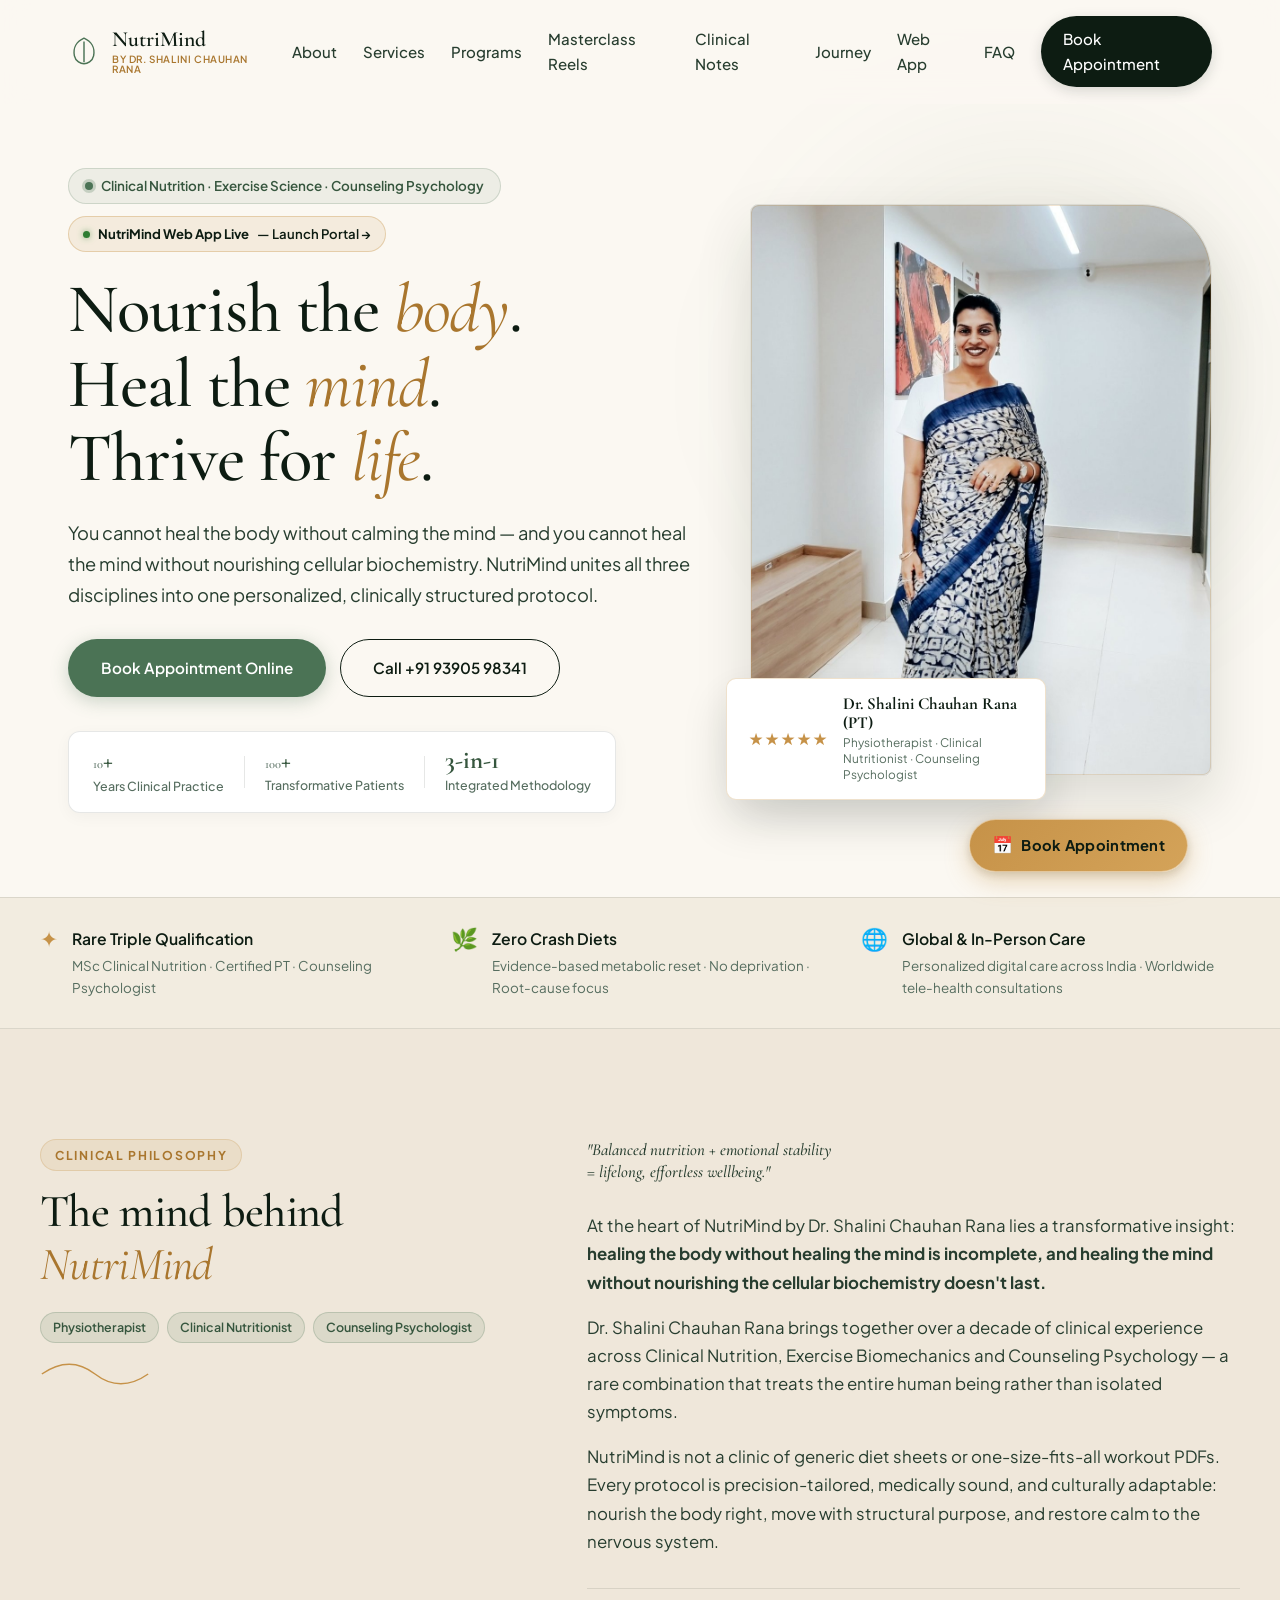
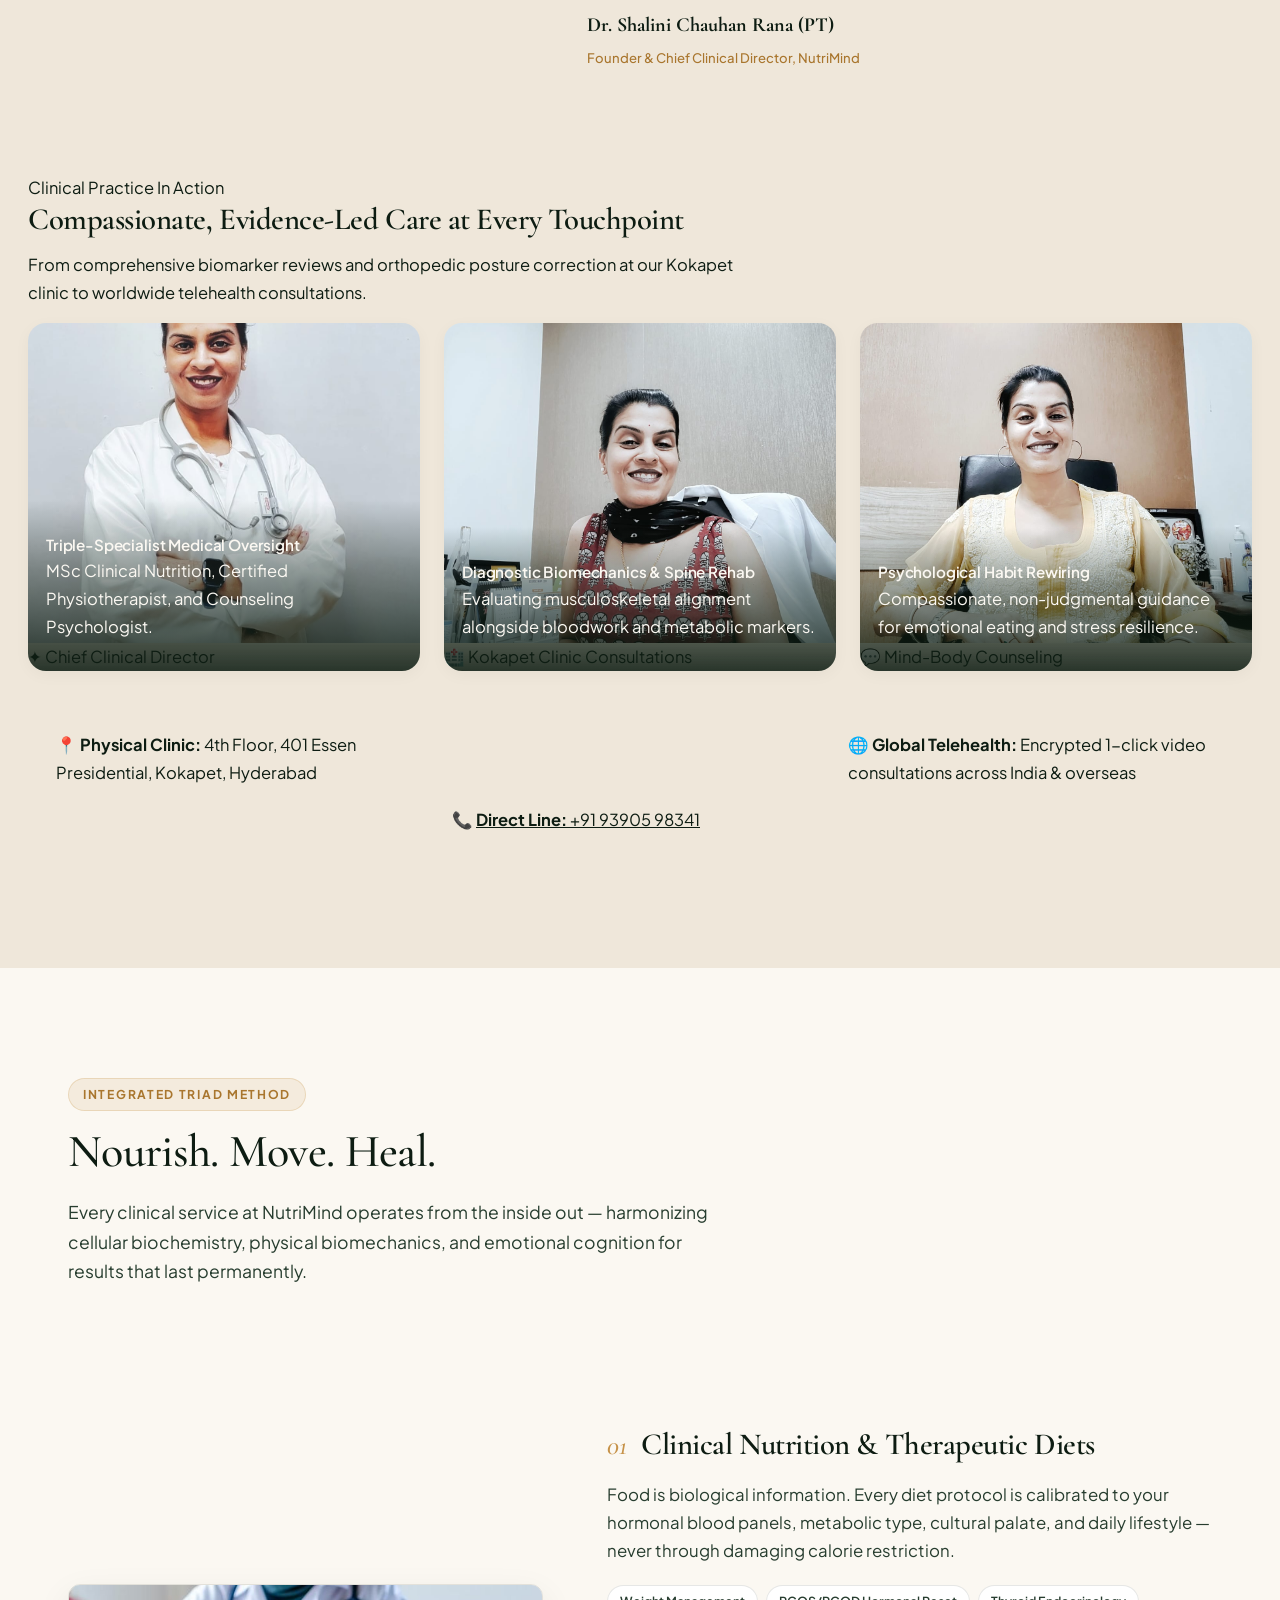
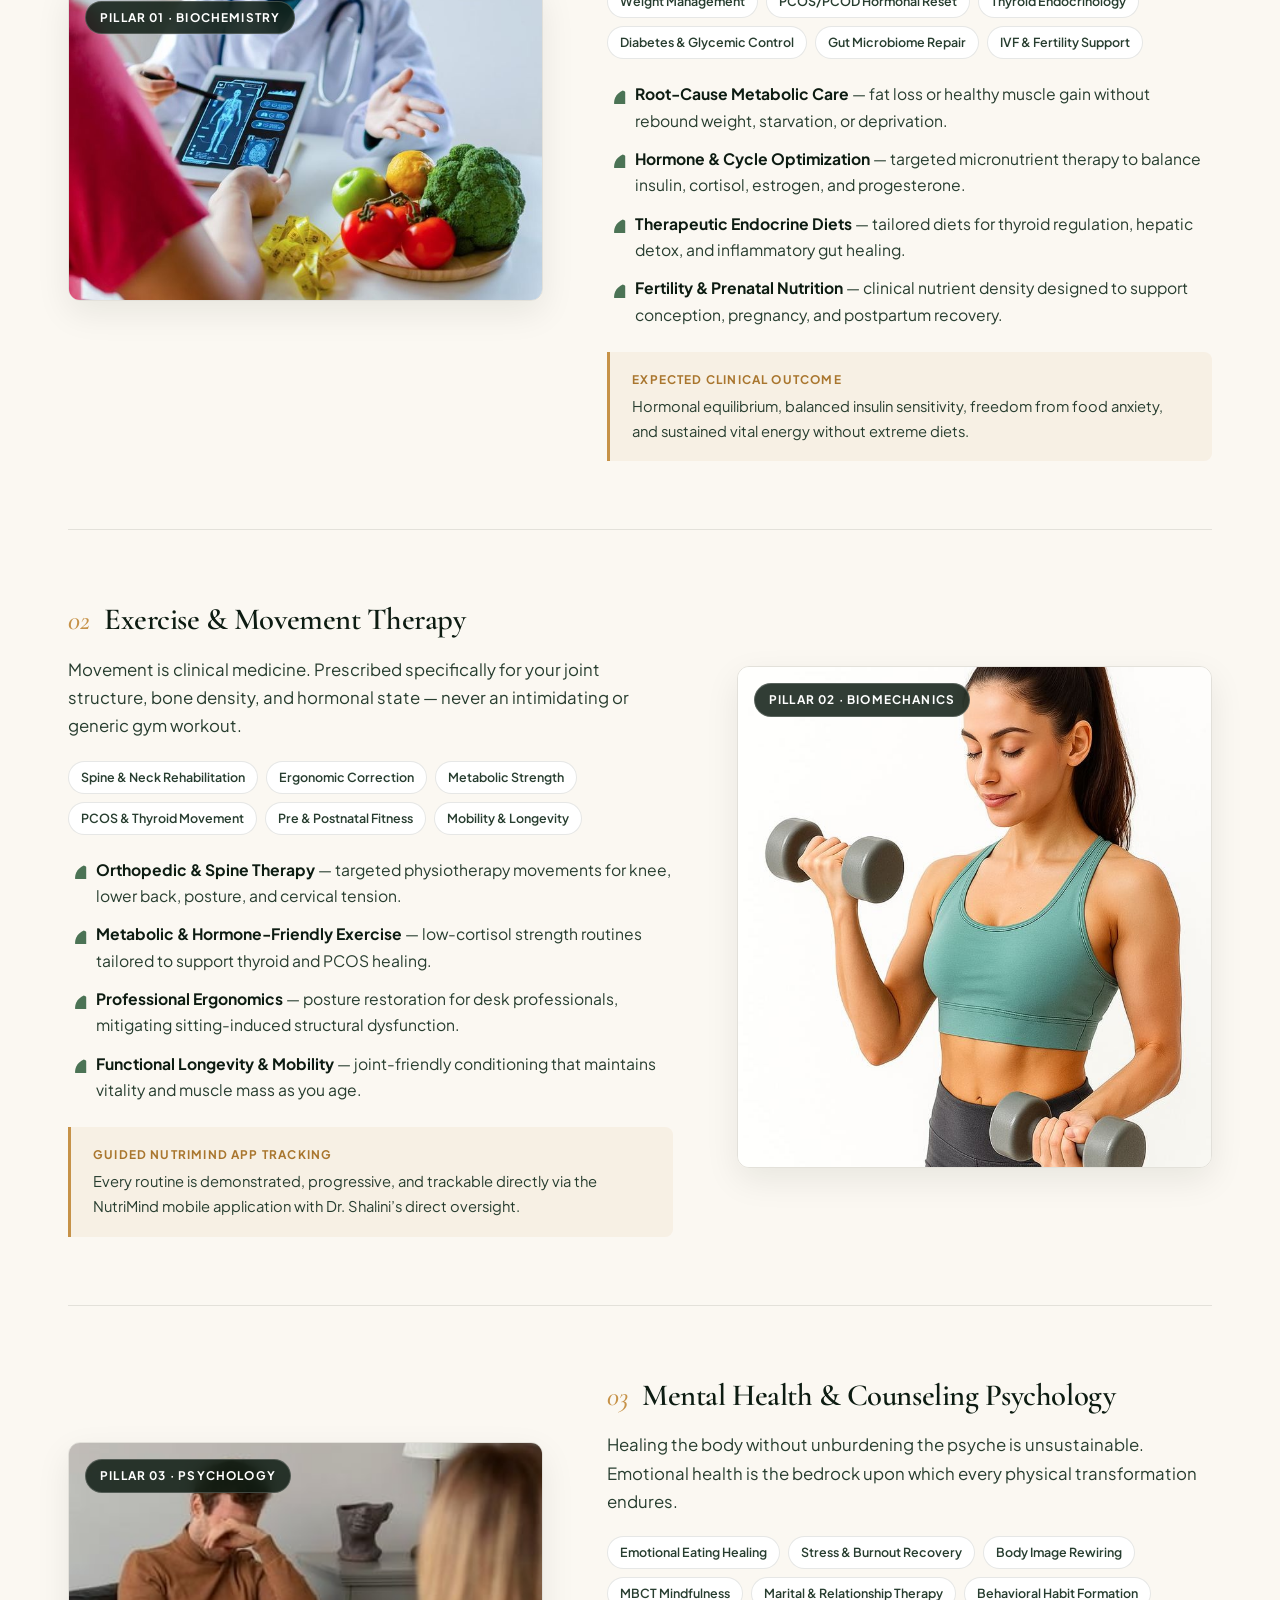
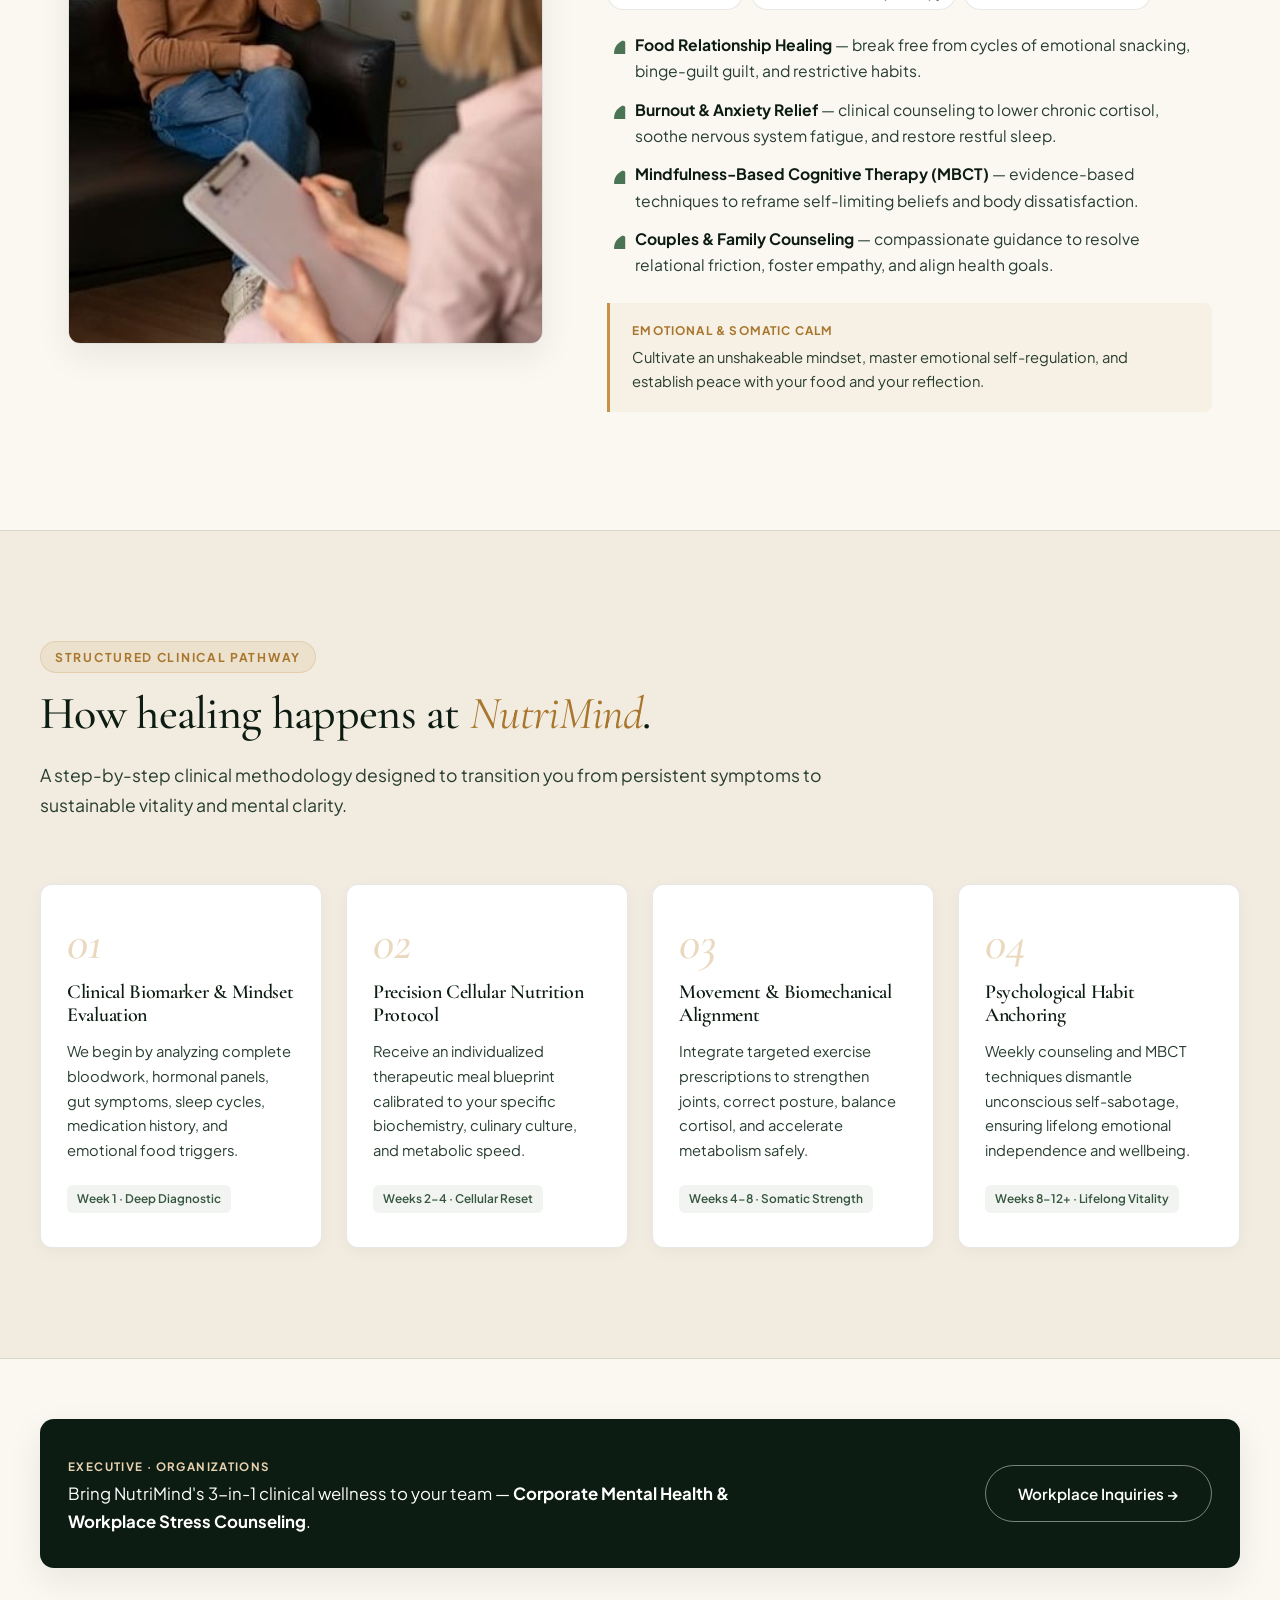
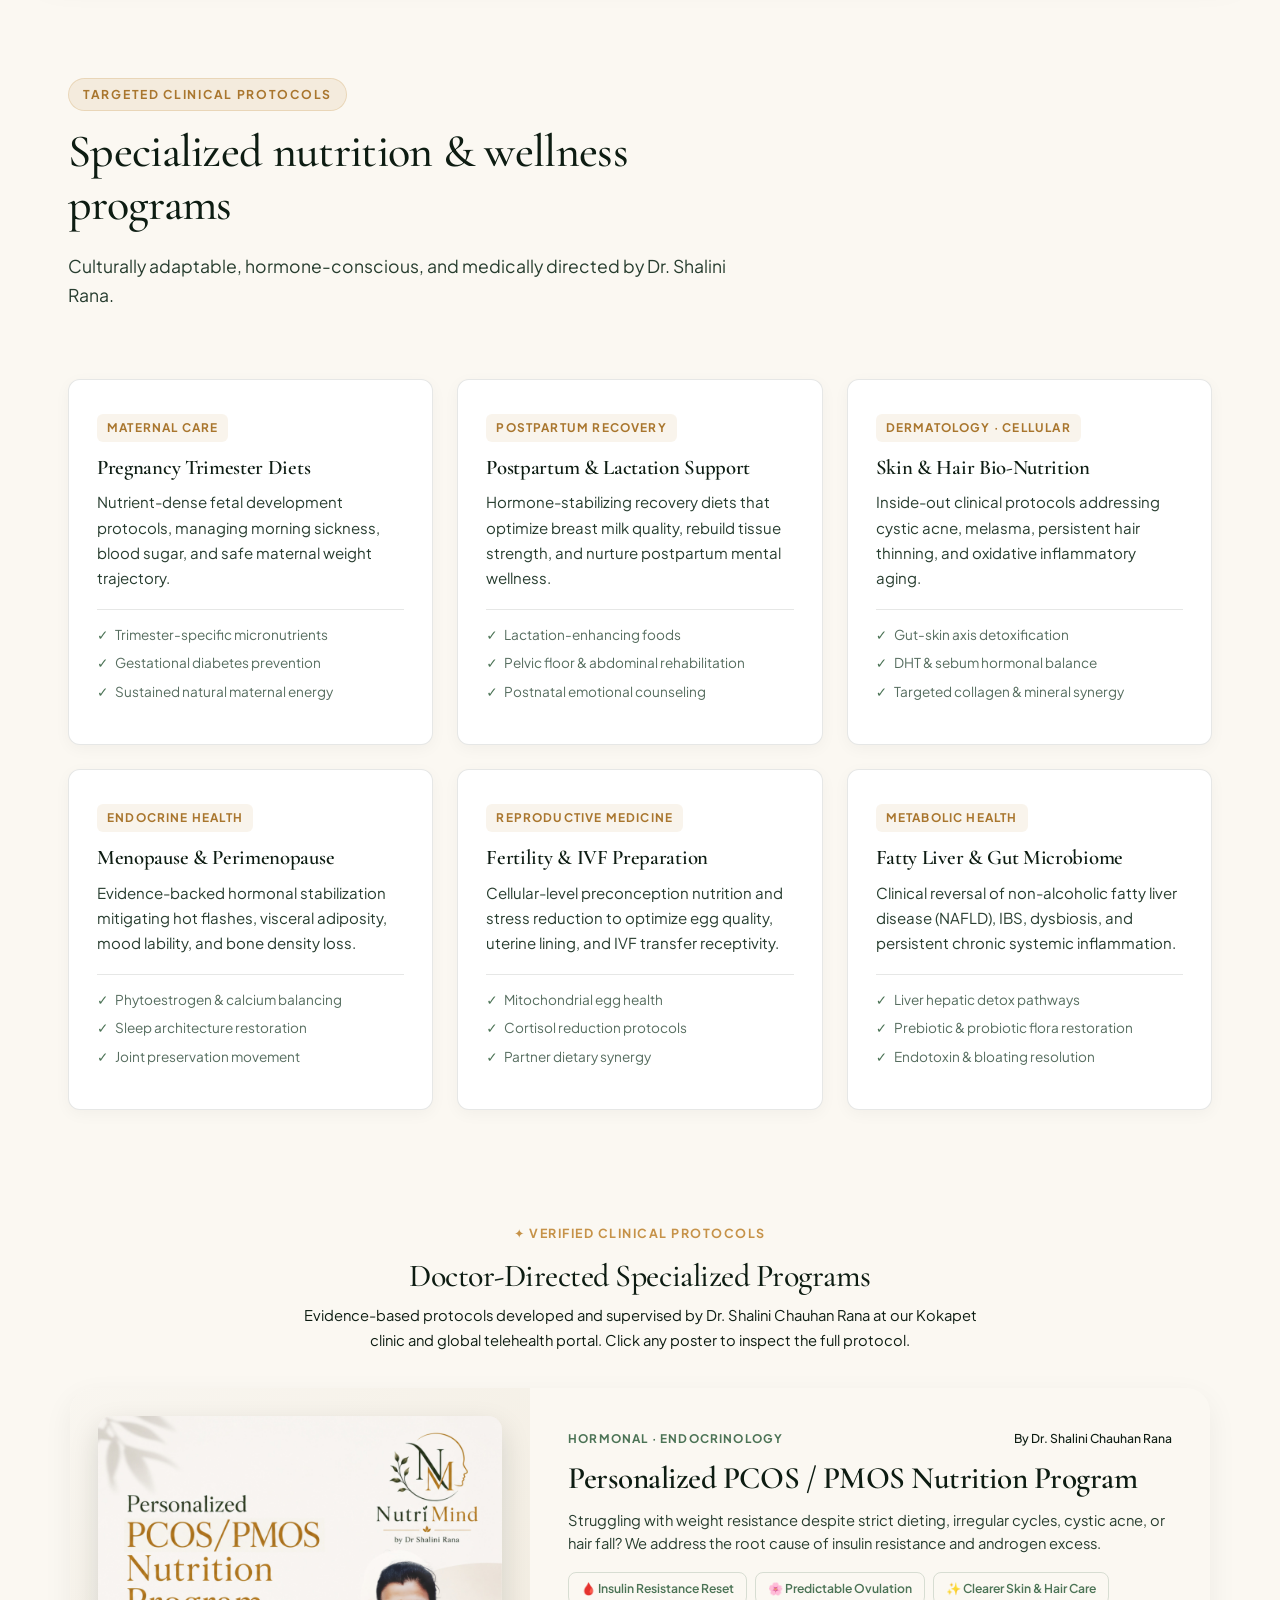
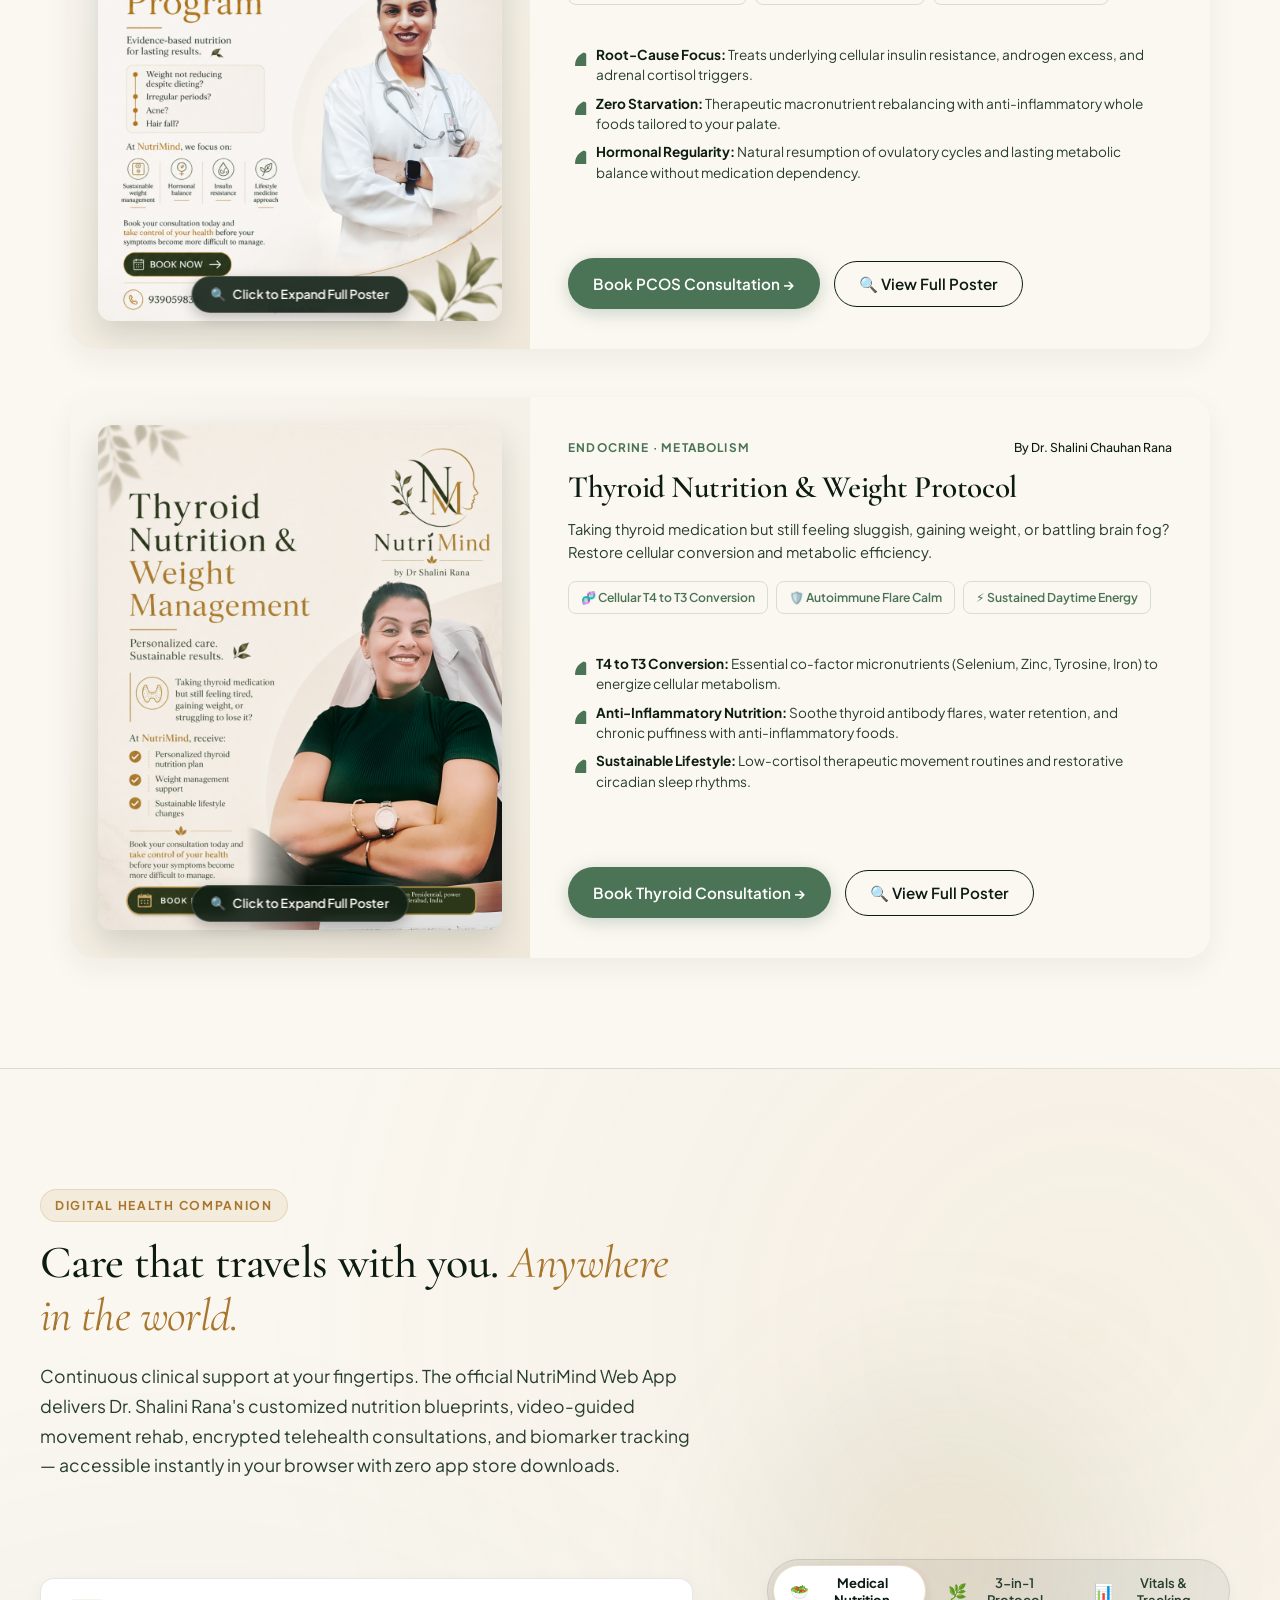
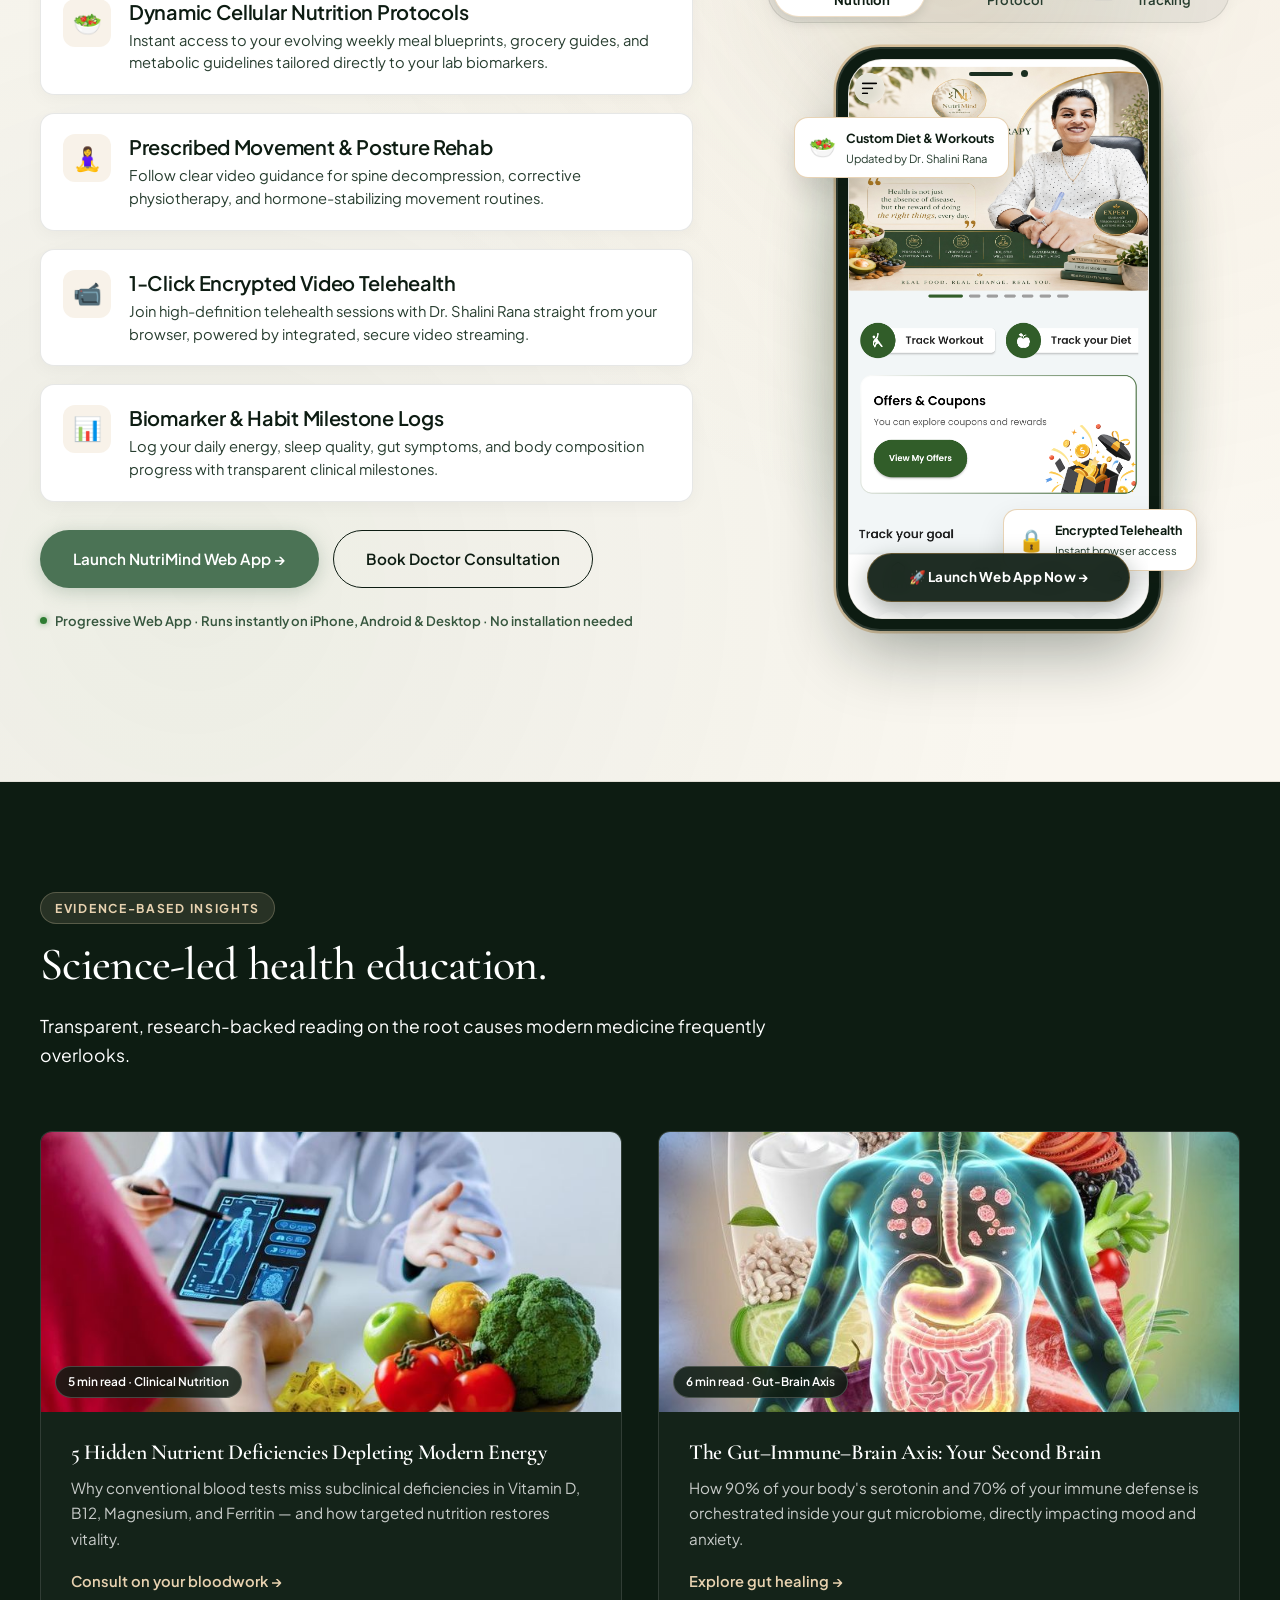
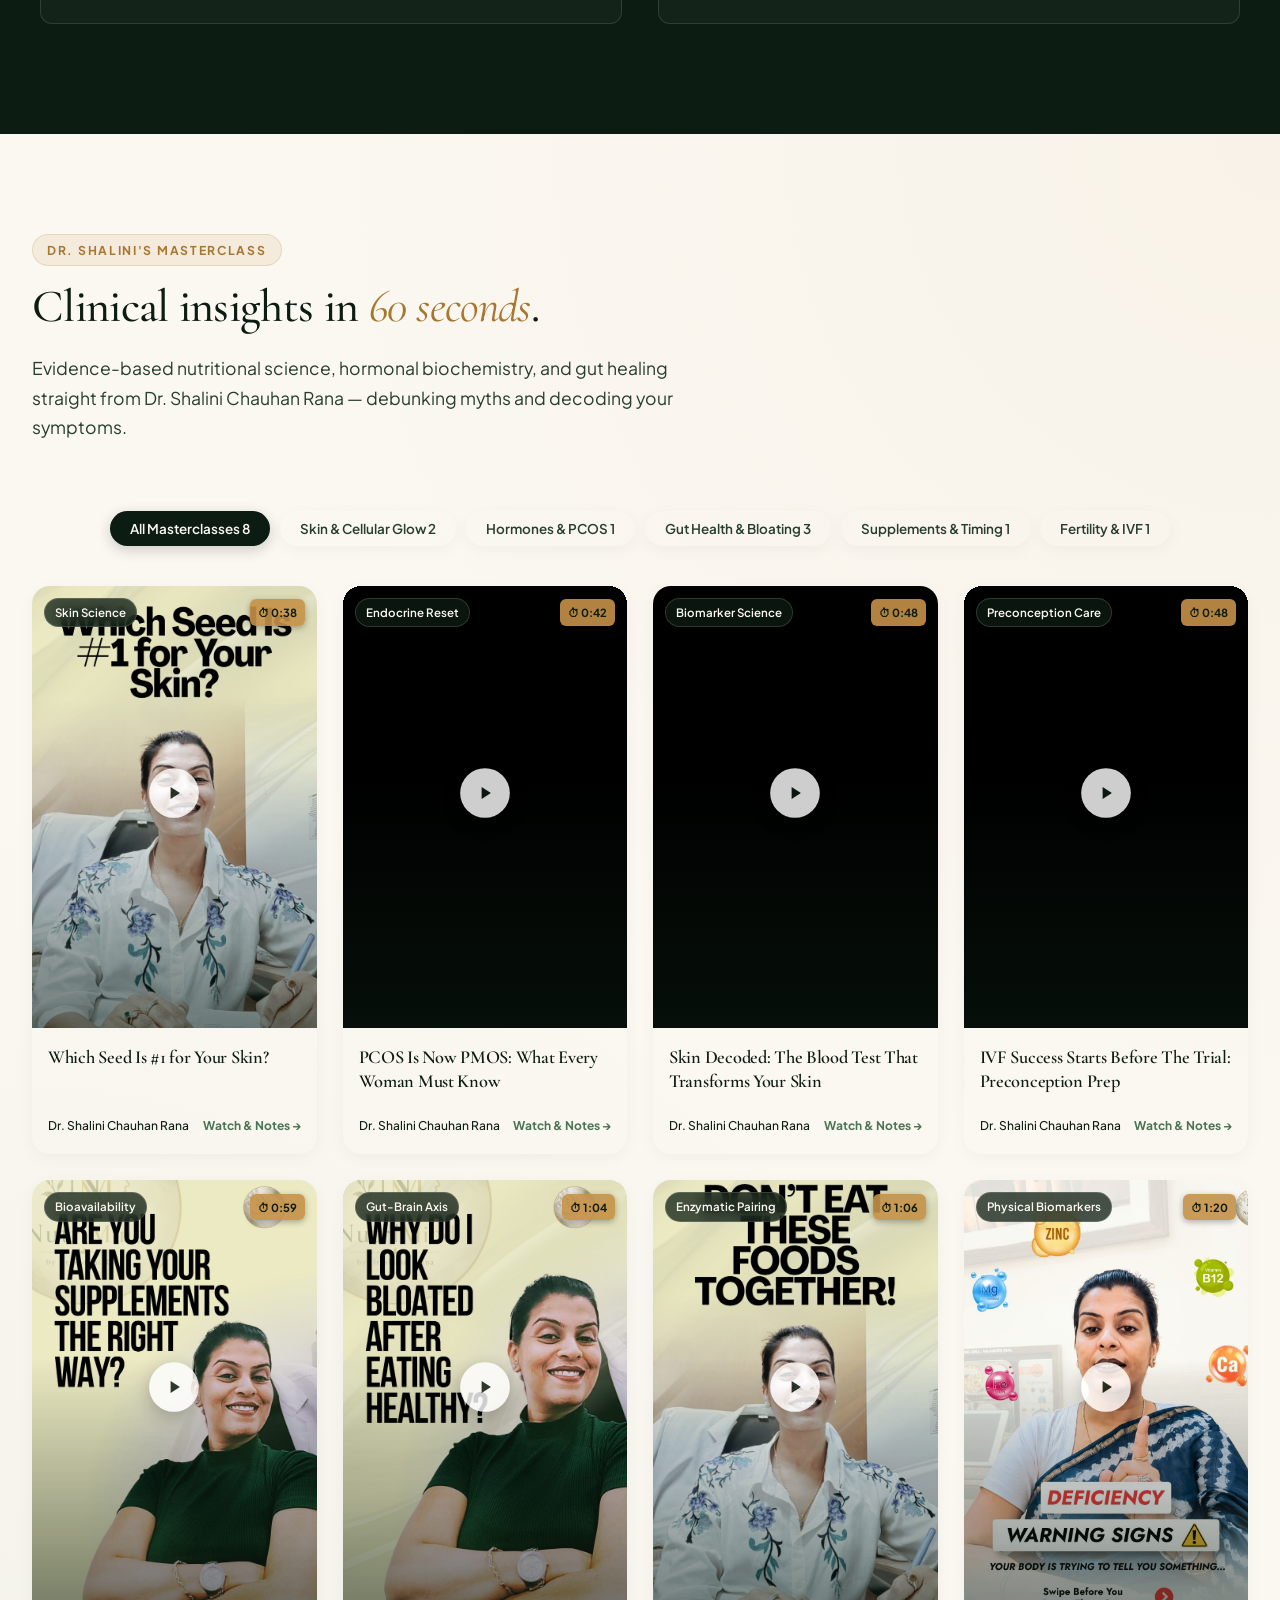
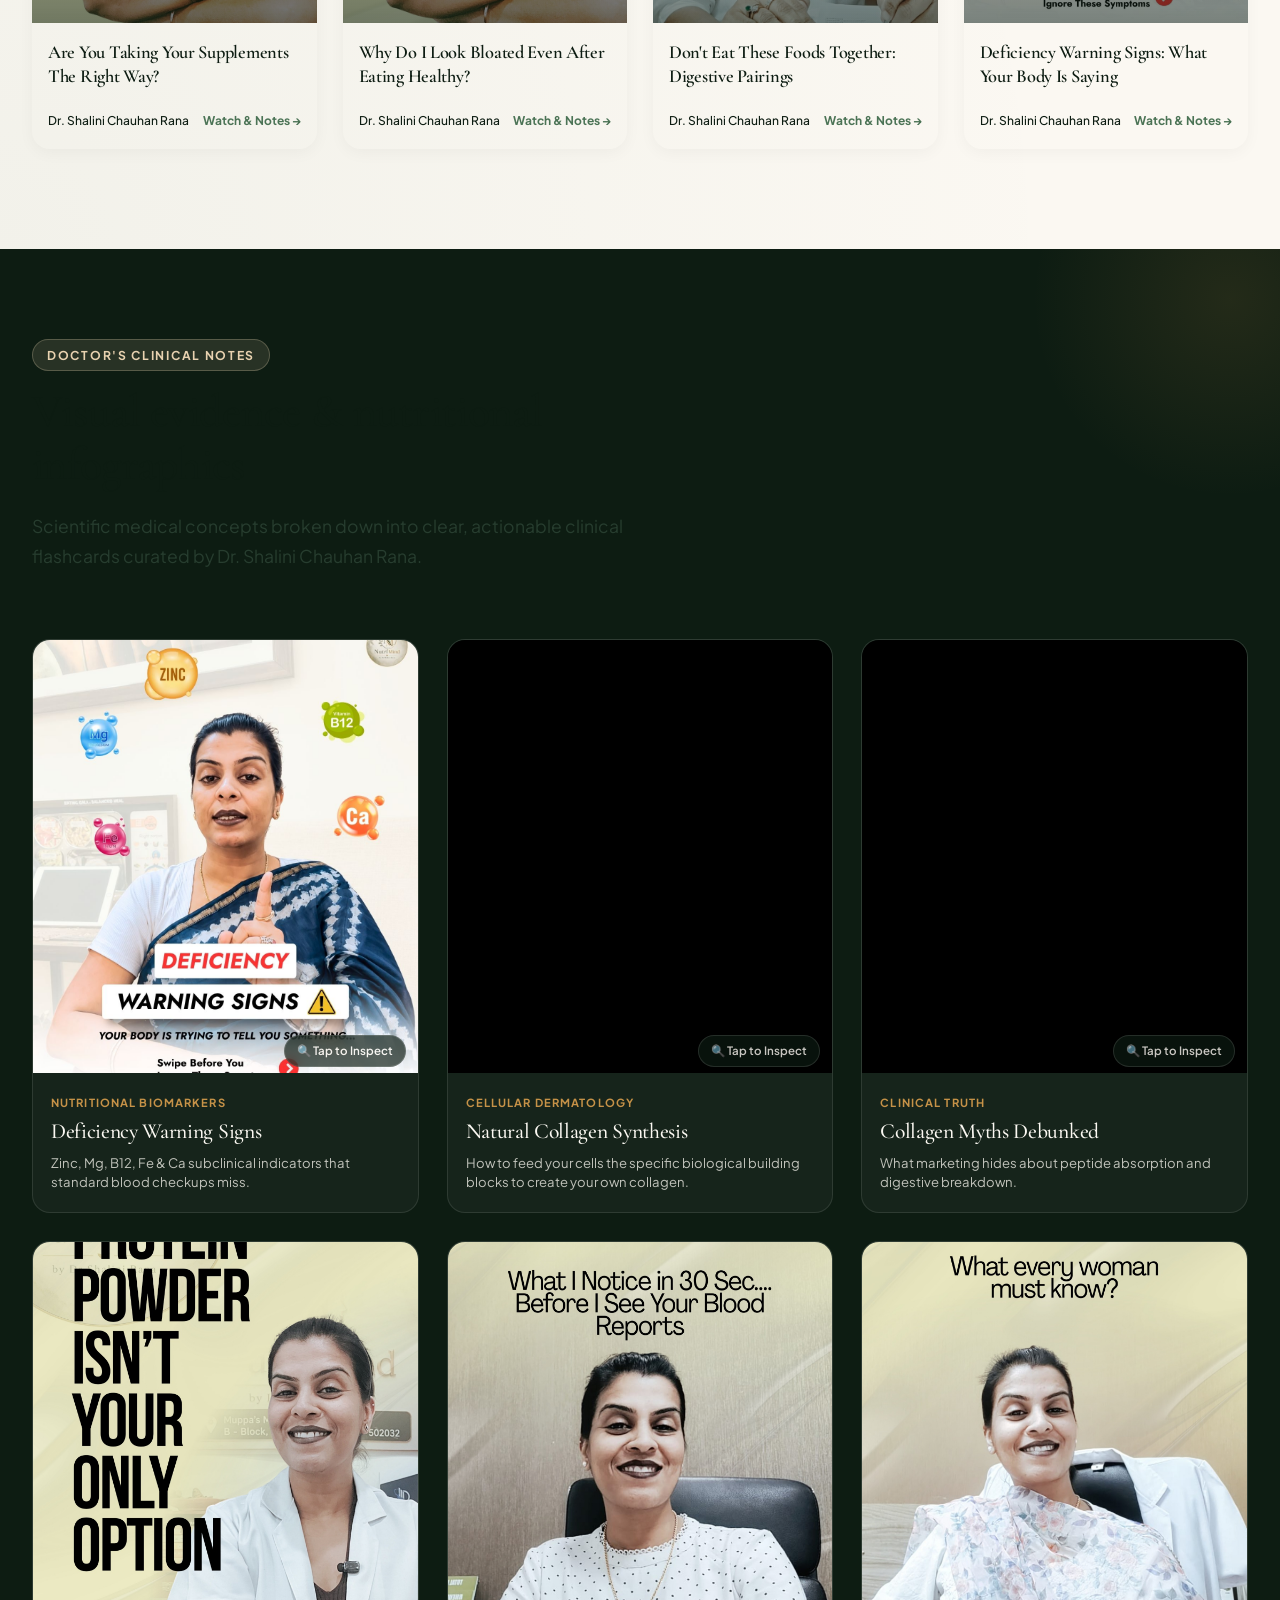
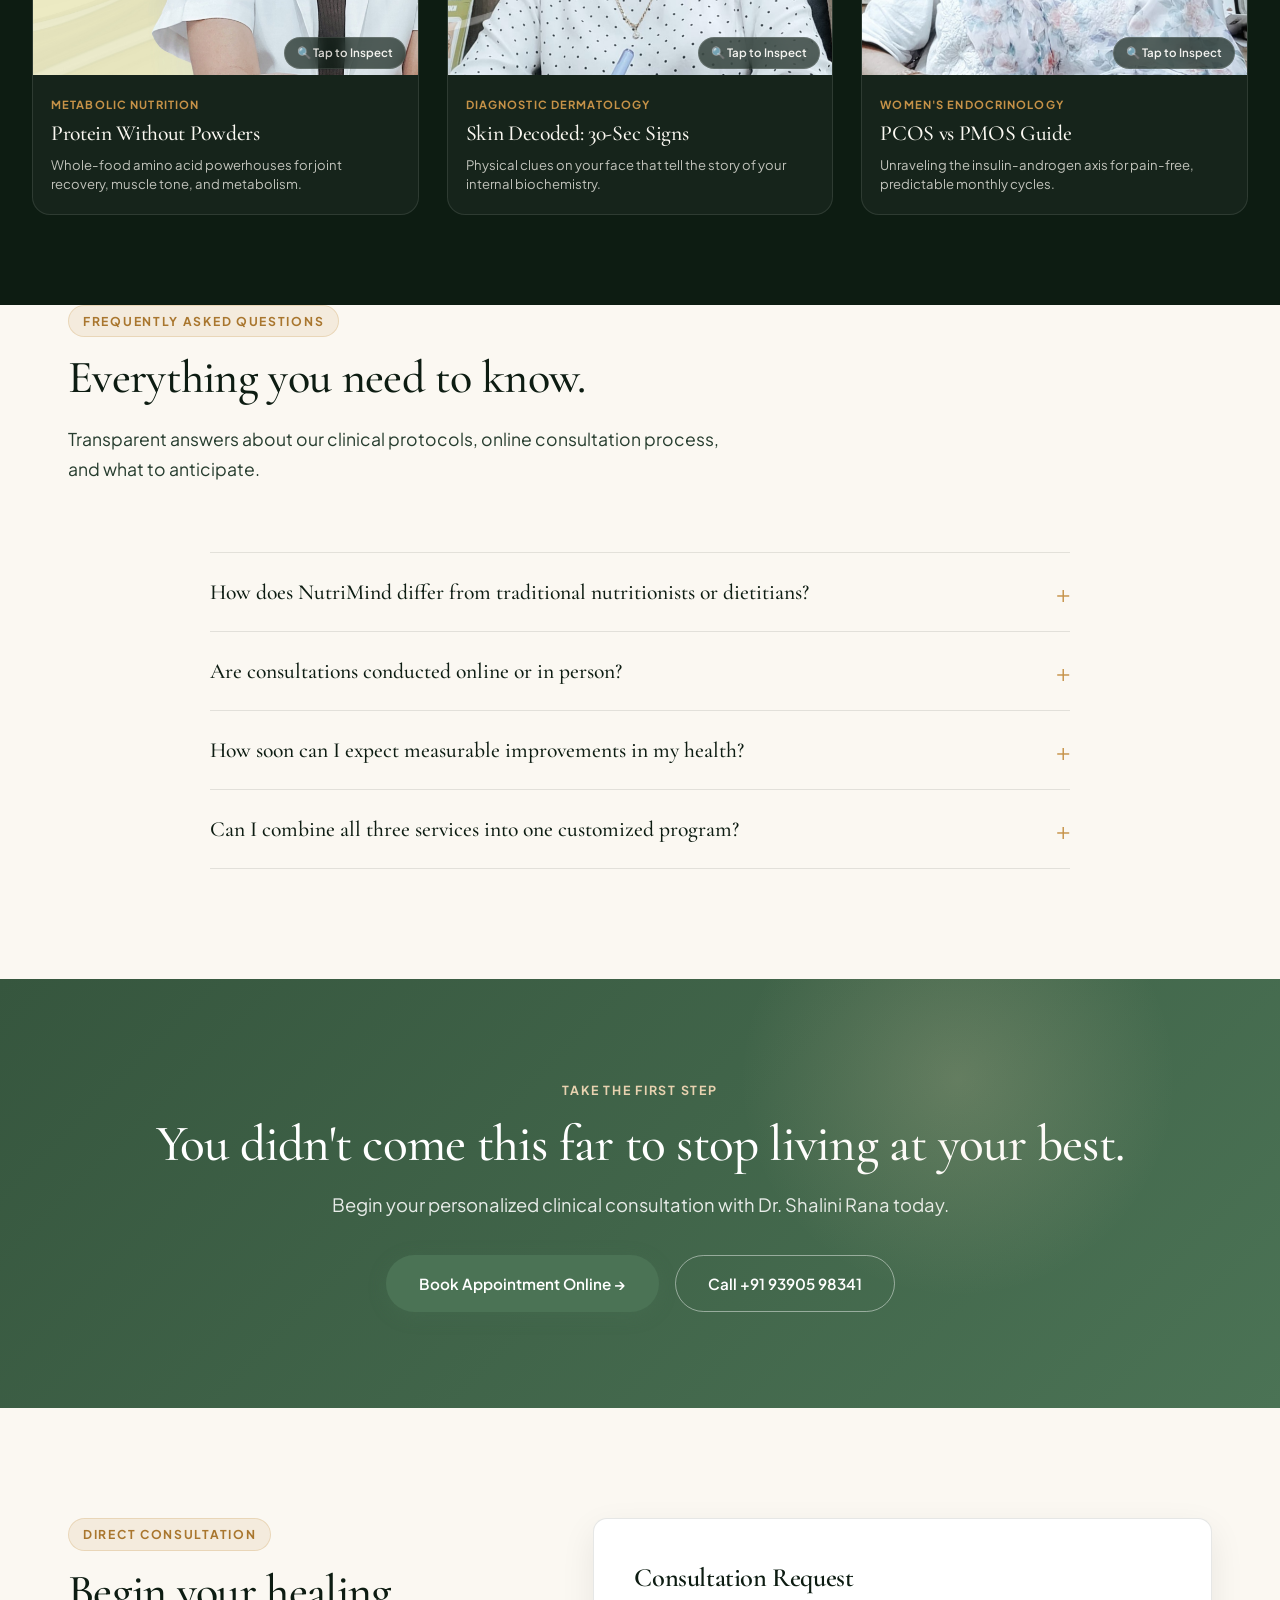
==== commit dbf4673b: "feat: add Reka Creative Labs agency showcase and digital architecture footer" ====
--- a/index.html
+++ b/index.html
@@ -1425,22 +1425,109 @@
 </main>
 
 <footer class="site-footer">
+  <!-- PRIMARY NUTRIMIND PRACTICE FOOTER -->
   <div class="footer-inner">
     <div class="footer-brand">
       <span class="brand-text small">NutriMind <em>by Dr. Shalini Chauhan Rana</em></span>
       <p>Integrated Clinical Nutrition &middot; Exercise Science &middot; Counseling Psychology</p>
+      <span class="footer-clinic-loc">Kokapet Clinic, Hyderabad &middot; Worldwide Telehealth Consultations</span>
     </div>
     <div class="footer-links">
       <a href="#about">About</a>
       <a href="#pillars">Services</a>
+      <a href="#programs">Programs</a>
+      <a href="#reels">Masterclass Reels</a>
+      <a href="#infographics">Clinical Notes</a>
       <a href="#journey">Journey</a>
-      <a href="#programs">Programs</a>
       <a href="#app">Web App</a>
       <a href="https://nutrimind-34c08.web.app/" target="_blank" rel="noopener" class="footer-portal-link">Patient Portal &rarr;</a>
       <a href="https://booking.clinikpe.com/doctors/dr-shalini-rana-KVoUWVHR/KVoUWVHR" target="_blank" rel="noopener">Book Appointment</a>
     </div>
-    <div class="footer-copy">
-      <p>&copy; 2026 NutriMind by Dr. Shalini Chauhan Rana. All medical and clinical rights reserved.</p>
+  </div>
+
+  <!-- REKA CREATIVE LABS DEVELOPER & DIGITAL ARCHITECTURE SHOWCASE -->
+  <div class="developer-footer">
+    <div class="developer-footer-inner">
+      <!-- DEV BRAND COL -->
+      <div class="dev-col dev-brand-col">
+        <div class="dev-badge-wrap">
+          <span class="dev-badge">✦ Digital Architecture &amp; Development</span>
+        </div>
+        <a href="https://www.rekacreativelabs.com/index.html" target="_blank" rel="noopener" class="dev-brand-title">
+          Reka Creative Labs
+        </a>
+        <p class="dev-tagline">Building digital futures for brands that dare to scale.</p>
+        
+        <div class="dev-trust-pills">
+          <a href="https://g.co/kgs/rekacreativelabs" target="_blank" rel="noopener" class="dev-rating-pill" title="View Reka Creative Labs Google Reviews">
+            <span class="dev-star">⭐ 4.2</span>
+            <span>Google Reviews</span>
+          </a>
+          <span class="dev-hours-pill">Open 24 Hours</span>
+        </div>
+      </div>
+
+      <!-- DEV QUICK LINKS -->
+      <div class="dev-col dev-links-col">
+        <h5 class="dev-heading">Quick Links</h5>
+        <ul class="dev-list">
+          <li><a href="https://www.rekacreativelabs.com/services.html" target="_blank" rel="noopener">Services</a></li>
+          <li><a href="https://www.rekacreativelabs.com/case-studies.html" target="_blank" rel="noopener">Case Studies</a></li>
+          <li><a href="https://www.rekacreativelabs.com/about.html" target="_blank" rel="noopener">About Us</a></li>
+          <li><a href="https://www.rekacreativelabs.com/tools.html" target="_blank" rel="noopener">Free Tools</a></li>
+        </ul>
+      </div>
+
+      <!-- DEV CONNECT -->
+      <div class="dev-col dev-connect-col">
+        <h5 class="dev-heading">Connect</h5>
+        <ul class="dev-list dev-contact-info">
+          <li>
+            <a href="mailto:abhinash@rekacreativelabs.com" class="dev-link-highlight">
+              <span class="dev-icon">✉</span> abhinash@rekacreativelabs.com
+            </a>
+          </li>
+          <li>
+            <a href="tel:+918368508556" class="dev-link-highlight">
+              <span class="dev-icon">📞</span> +91 83685 08556
+            </a>
+          </li>
+        </ul>
+        <div class="dev-social-links">
+          <a href="https://www.instagram.com/reka.creativelabs/?hl=en" target="_blank" rel="noopener" aria-label="Reka Creative Labs on Instagram" class="dev-social-btn">
+            <svg viewBox="0 0 24 24" width="14" height="14" fill="currentColor"><path d="M12 2.163c3.204 0 3.584.012 4.85.07 3.252.148 4.771 1.691 4.919 4.919.058 1.265.069 1.645.069 4.849 0 3.205-.012 3.584-.069 4.849-.149 3.225-1.664 4.771-4.919 4.919-1.266.058-1.644.07-4.85.07-3.204 0-3.584-.012-4.849-.07-3.26-.149-4.771-1.699-4.919-4.92-.058-1.265-.07-1.644-.07-4.849 0-3.204.013-3.583.07-4.849.149-3.227 1.664-4.771 4.919-4.919 1.266-.057 1.645-.069 4.849-.069zm0-2.163c-3.259 0-3.667.014-4.947.072-4.358.2-6.78 2.618-6.98 6.98-.059 1.281-.073 1.689-.073 4.948 0 3.259.014 3.668.072 4.948.2 4.358 2.618 6.78 6.98 6.98 1.281.058 1.689.072 4.948.072 3.259 0 3.668-.014 4.948-.072 4.354-.2 6.782-2.618 6.979-6.98.059-1.28.073-1.689.073-4.948 0-3.259-.014-3.667-.072-4.947-.196-4.354-2.617-6.78-6.979-6.98-1.281-.059-1.69-.073-4.949-.073zm0 5.838c-3.403 0-6.162 2.759-6.162 6.162s2.759 6.163 6.162 6.163 6.162-2.759 6.162-6.163c0-3.403-2.759-6.162-6.162-6.162zm0 10.162c-2.209 0-4-1.79-4-4 0-2.209 1.791-4 4-4s4 1.791 4 4c0 2.21-1.791 4-4 4zm6.406-11.845c-.796 0-1.441.645-1.441 1.44s.645 1.44 1.441 1.44c.795 0 1.439-.645 1.439-1.44s-.644-1.44-1.439-1.44z"/></svg>
+            Instagram
+          </a>
+          <a href="https://share.google/vaAEbVTaSsD50Etsc" target="_blank" rel="noopener" aria-label="Reka Creative Labs on LinkedIn" class="dev-social-btn">
+            <svg viewBox="0 0 24 24" width="14" height="14" fill="currentColor"><path d="M20.45 20.45h-3.56v-5.57c0-1.33-.02-3.03-1.85-3.03-1.86 0-2.14 1.45-2.14 2.94v5.66H9.34V9h3.42v1.56h.05c.48-.9 1.64-1.85 3.38-1.85 3.6 0 4.27 2.37 4.27 5.46v6.28zM5.34 7.43a2.07 2.07 0 1 1 0-4.13 2.07 2.07 0 0 1 0 4.13zM7.12 20.45H3.56V9h3.56v11.45z"/></svg>
+            LinkedIn
+          </a>
+        </div>
+      </div>
+
+      <!-- DEV VISIT US -->
+      <div class="dev-col dev-visit-col">
+        <h5 class="dev-heading">Visit Us</h5>
+        <a href="https://maps.google.com/?q=A+Block+Pocket+A+Sector+19+Noida+UP+201301" target="_blank" rel="noopener" class="dev-address-card">
+          <span class="dev-map-pin" aria-hidden="true">📍</span>
+          <div class="dev-addr-text">
+            <span>A Block, Pocket A, Sector 19</span>
+            <span>Noida, UP 201301</span>
+          </div>
+        </a>
+        <div class="dev-studio-status">
+          <span class="status-pulse-dot"></span>
+          <span>Studio Active &middot; Global Deployment</span>
+        </div>
+      </div>
+    </div>
+  </div>
+
+  <!-- BOTTOM LEGAL BAR -->
+  <div class="footer-legal-bar">
+    <div class="legal-inner">
+      <p class="legal-client">&copy; 2026 NutriMind by Dr. Shalini Chauhan Rana. All medical and clinical rights reserved.</p>
+      <p class="legal-dev">&copy; 2026 <a href="https://www.rekacreativelabs.com/index.html" target="_blank" rel="noopener">Reka Creative Labs</a>. All rights reserved.</p>
     </div>
   </div>
 </footer>
--- a/style.css
+++ b/style.css
@@ -1453,36 +1453,334 @@
 
 /* ---------- FOOTER ---------- */
 .site-footer {
-  background: var(--ink); color: rgba(255, 255, 255, 0.72);
-  padding: 44px 28px;
-}
+  background: var(--ink);
+  color: rgba(255, 255, 255, 0.75);
+  padding: 60px 28px 32px;
+  border-top: 1px solid rgba(198, 146, 72, 0.2);
+}
+
 .footer-inner {
-  max-width: var(--max); margin: 0 auto;
-  display: flex; align-items: center; justify-content: space-between; flex-wrap: wrap; gap: 16px;
-}
-.footer-brand .brand-text { color: #fff; font-size: 1.4rem; }
-.footer-brand .brand-text em { color: var(--gold-soft); }
-.footer-brand p { margin: 4px 0 0; font-size: 0.84rem; color: rgba(255, 255, 255, 0.55); }
+  max-width: var(--max);
+  margin: 0 auto;
+  display: flex;
+  align-items: flex-start;
+  justify-content: space-between;
+  flex-wrap: wrap;
+  gap: 28px;
+  padding-bottom: 40px;
+}
+
+.footer-brand .brand-text {
+  color: #fff;
+  font-size: 1.45rem;
+}
+
+.footer-brand .brand-text em {
+  color: var(--gold-soft);
+}
+
+.footer-brand p {
+  margin: 4px 0 6px;
+  font-size: 0.86rem;
+  color: rgba(255, 255, 255, 0.6);
+}
+
+.footer-clinic-loc {
+  font-size: 0.78rem;
+  color: var(--gold);
+  letter-spacing: 0.04em;
+  display: block;
+}
+
 .footer-links {
   display: flex;
   align-items: center;
   gap: 20px;
   flex-wrap: wrap;
 }
+
 .footer-links a {
   font-size: 0.86rem;
   color: rgba(255, 255, 255, 0.72);
   text-decoration: none;
-  transition: color .2s ease;
-}
+  transition: color 0.2s ease, transform 0.2s ease;
+}
+
 .footer-links a:hover {
   color: #fff;
-}
+  transform: translateY(-1px);
+}
+
 .footer-links .footer-portal-link {
   color: var(--gold-soft) !important;
   font-weight: 600;
 }
-.footer-copy p { margin: 0; font-size: 0.82rem; }
+
+/* Developer & Digital Architecture Showcase */
+.developer-footer {
+  border-top: 1px solid rgba(255, 255, 255, 0.1);
+  padding-top: 40px;
+  margin-top: 10px;
+}
+
+.developer-footer-inner {
+  max-width: var(--max);
+  margin: 0 auto;
+  display: grid;
+  grid-template-columns: 1.4fr 0.9fr 1.1fr 1.1fr;
+  gap: 36px;
+}
+
+.dev-badge {
+  font-size: 0.68rem;
+  font-weight: 700;
+  letter-spacing: 0.12em;
+  text-transform: uppercase;
+  color: var(--gold);
+  background: rgba(198, 146, 72, 0.14);
+  border: 1px solid rgba(198, 146, 72, 0.3);
+  padding: 3px 10px;
+  border-radius: 100px;
+  display: inline-block;
+  margin-bottom: 10px;
+}
+
+.dev-brand-title {
+  font-family: var(--font-display);
+  font-size: 1.65rem;
+  font-weight: 600;
+  color: #FFFFFF;
+  text-decoration: none;
+  display: inline-block;
+  transition: color 0.2s ease;
+}
+
+.dev-brand-title:hover {
+  color: var(--gold);
+}
+
+.dev-tagline {
+  font-size: 0.84rem;
+  color: rgba(251, 248, 242, 0.72);
+  margin: 6px 0 16px;
+  line-height: 1.45;
+}
+
+.dev-trust-pills {
+  display: flex;
+  align-items: center;
+  gap: 10px;
+  flex-wrap: wrap;
+}
+
+.dev-rating-pill {
+  display: inline-flex;
+  align-items: center;
+  gap: 6px;
+  background: rgba(255, 255, 255, 0.08);
+  border: 1px solid rgba(255, 255, 255, 0.15);
+  color: #FFFFFF;
+  font-size: 0.75rem;
+  font-weight: 600;
+  padding: 4px 11px;
+  border-radius: 100px;
+  text-decoration: none;
+  transition: all 0.2s ease;
+}
+
+.dev-rating-pill:hover {
+  background: rgba(198, 146, 72, 0.2);
+  border-color: var(--gold);
+  color: var(--gold-soft);
+  transform: translateY(-1px);
+}
+
+.dev-hours-pill {
+  font-size: 0.72rem;
+  color: rgba(251, 248, 242, 0.65);
+  background: rgba(255, 255, 255, 0.04);
+  border: 1px solid rgba(255, 255, 255, 0.08);
+  padding: 4px 10px;
+  border-radius: 100px;
+}
+
+.dev-heading {
+  font-family: var(--font-body);
+  font-size: 0.74rem;
+  font-weight: 700;
+  text-transform: uppercase;
+  letter-spacing: 0.14em;
+  color: var(--gold);
+  margin: 0 0 16px;
+}
+
+.dev-list {
+  list-style: none;
+  padding: 0;
+  margin: 0;
+  display: flex;
+  flex-direction: column;
+  gap: 10px;
+}
+
+.dev-list li a {
+  color: rgba(251, 248, 242, 0.75);
+  text-decoration: none;
+  font-size: 0.85rem;
+  transition: color 0.2s ease, transform 0.2s ease;
+  display: inline-flex;
+  align-items: center;
+  gap: 6px;
+}
+
+.dev-list li a:hover {
+  color: #FFFFFF;
+  transform: translateX(3px);
+}
+
+.dev-contact-info .dev-link-highlight {
+  color: rgba(251, 248, 242, 0.88);
+  font-size: 0.82rem;
+}
+
+.dev-icon {
+  color: var(--gold);
+  font-size: 0.9rem;
+}
+
+.dev-social-links {
+  display: flex;
+  gap: 8px;
+  margin-top: 14px;
+}
+
+.dev-social-btn {
+  display: inline-flex;
+  align-items: center;
+  gap: 6px;
+  font-size: 0.74rem;
+  font-weight: 600;
+  color: rgba(251, 248, 242, 0.85);
+  background: rgba(255, 255, 255, 0.06);
+  border: 1px solid rgba(255, 255, 255, 0.12);
+  padding: 5px 12px;
+  border-radius: 100px;
+  text-decoration: none;
+  transition: all 0.2s ease;
+}
+
+.dev-social-btn:hover {
+  background: var(--gold);
+  color: var(--ink);
+  border-color: var(--gold);
+  transform: translateY(-2px);
+}
+
+.dev-address-card {
+  display: flex;
+  align-items: flex-start;
+  gap: 10px;
+  font-size: 0.82rem;
+  color: rgba(251, 248, 242, 0.85);
+  text-decoration: none;
+  background: rgba(255, 255, 255, 0.04);
+  border: 1px solid rgba(255, 255, 255, 0.1);
+  padding: 12px 14px;
+  border-radius: 12px;
+  transition: all 0.2s ease;
+  line-height: 1.45;
+}
+
+.dev-address-card:hover {
+  border-color: var(--gold);
+  background: rgba(255, 255, 255, 0.08);
+  color: #FFFFFF;
+}
+
+.dev-addr-text span {
+  display: block;
+}
+
+.dev-studio-status {
+  display: flex;
+  align-items: center;
+  gap: 6px;
+  font-size: 0.72rem;
+  color: rgba(251, 248, 242, 0.65);
+  margin-top: 10px;
+}
+
+.status-pulse-dot {
+  width: 7px;
+  height: 7px;
+  border-radius: 50%;
+  background: #22C55E;
+  box-shadow: 0 0 8px #22C55E;
+  animation: pulseDot 2s infinite;
+}
+
+@keyframes pulseDot {
+  0%, 100% { transform: scale(1); opacity: 1; }
+  50% { transform: scale(1.35); opacity: 0.7; }
+}
+
+/* Bottom Legal Bar */
+.footer-legal-bar {
+  border-top: 1px solid rgba(255, 255, 255, 0.08);
+  margin-top: 36px;
+  padding-top: 24px;
+}
+
+.legal-inner {
+  max-width: var(--max);
+  margin: 0 auto;
+  display: flex;
+  align-items: center;
+  justify-content: space-between;
+  flex-wrap: wrap;
+  gap: 12px;
+  font-size: 0.8rem;
+  color: rgba(251, 248, 242, 0.6);
+}
+
+.legal-inner p {
+  margin: 0;
+}
+
+.legal-dev a {
+  color: var(--gold-soft);
+  text-decoration: none;
+  font-weight: 600;
+  transition: color 0.2s ease;
+}
+
+.legal-dev a:hover {
+  color: #FFFFFF;
+  text-decoration: underline;
+}
+
+@media (max-width: 960px) {
+  .developer-footer-inner {
+    grid-template-columns: repeat(2, 1fr);
+    gap: 32px;
+  }
+}
+
+@media (max-width: 580px) {
+  .developer-footer-inner {
+    grid-template-columns: 1fr;
+    gap: 28px;
+  }
+  .footer-inner {
+    flex-direction: column;
+    align-items: flex-start;
+  }
+  .legal-inner {
+    flex-direction: column;
+    align-items: flex-start;
+    gap: 6px;
+  }
+}
 
 /* ---------- FOCUS VISIBILITY ---------- */
 a:focus-visible, button:focus-visible, input:focus-visible, textarea:focus-visible {
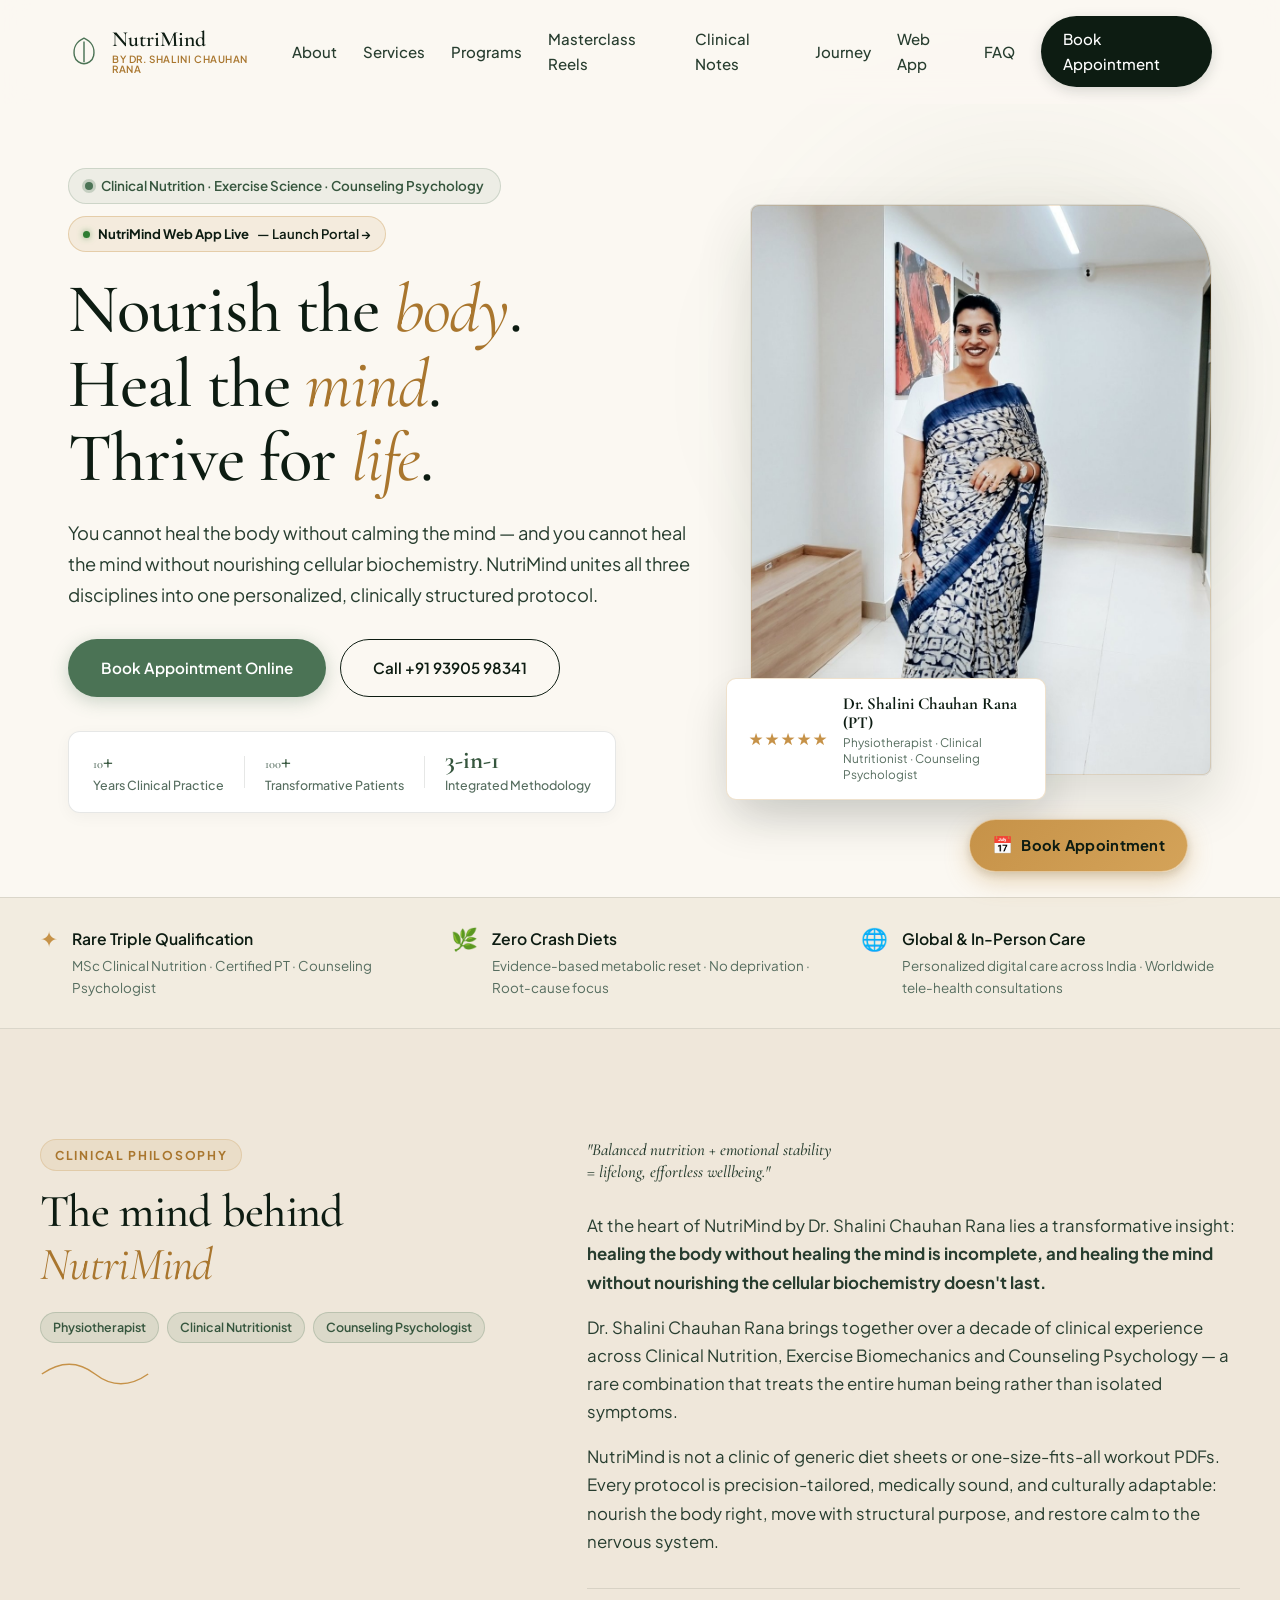
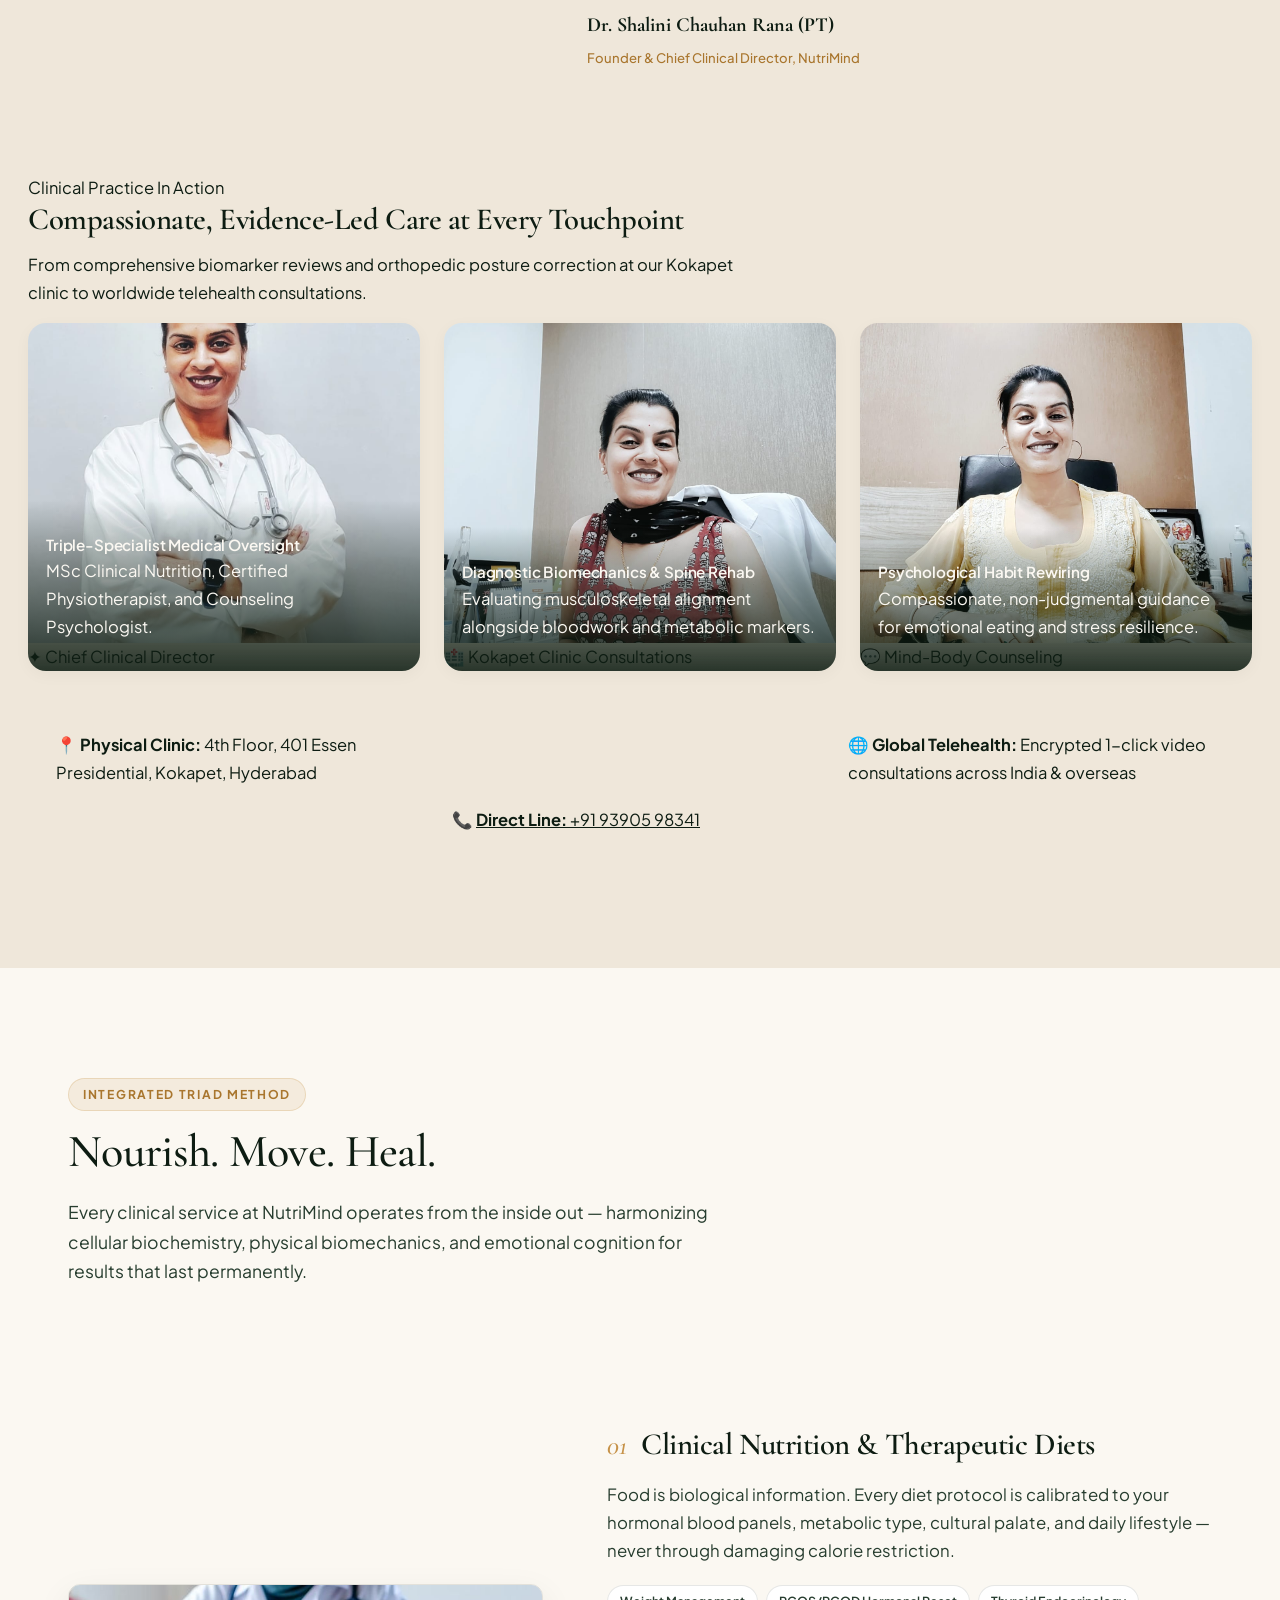
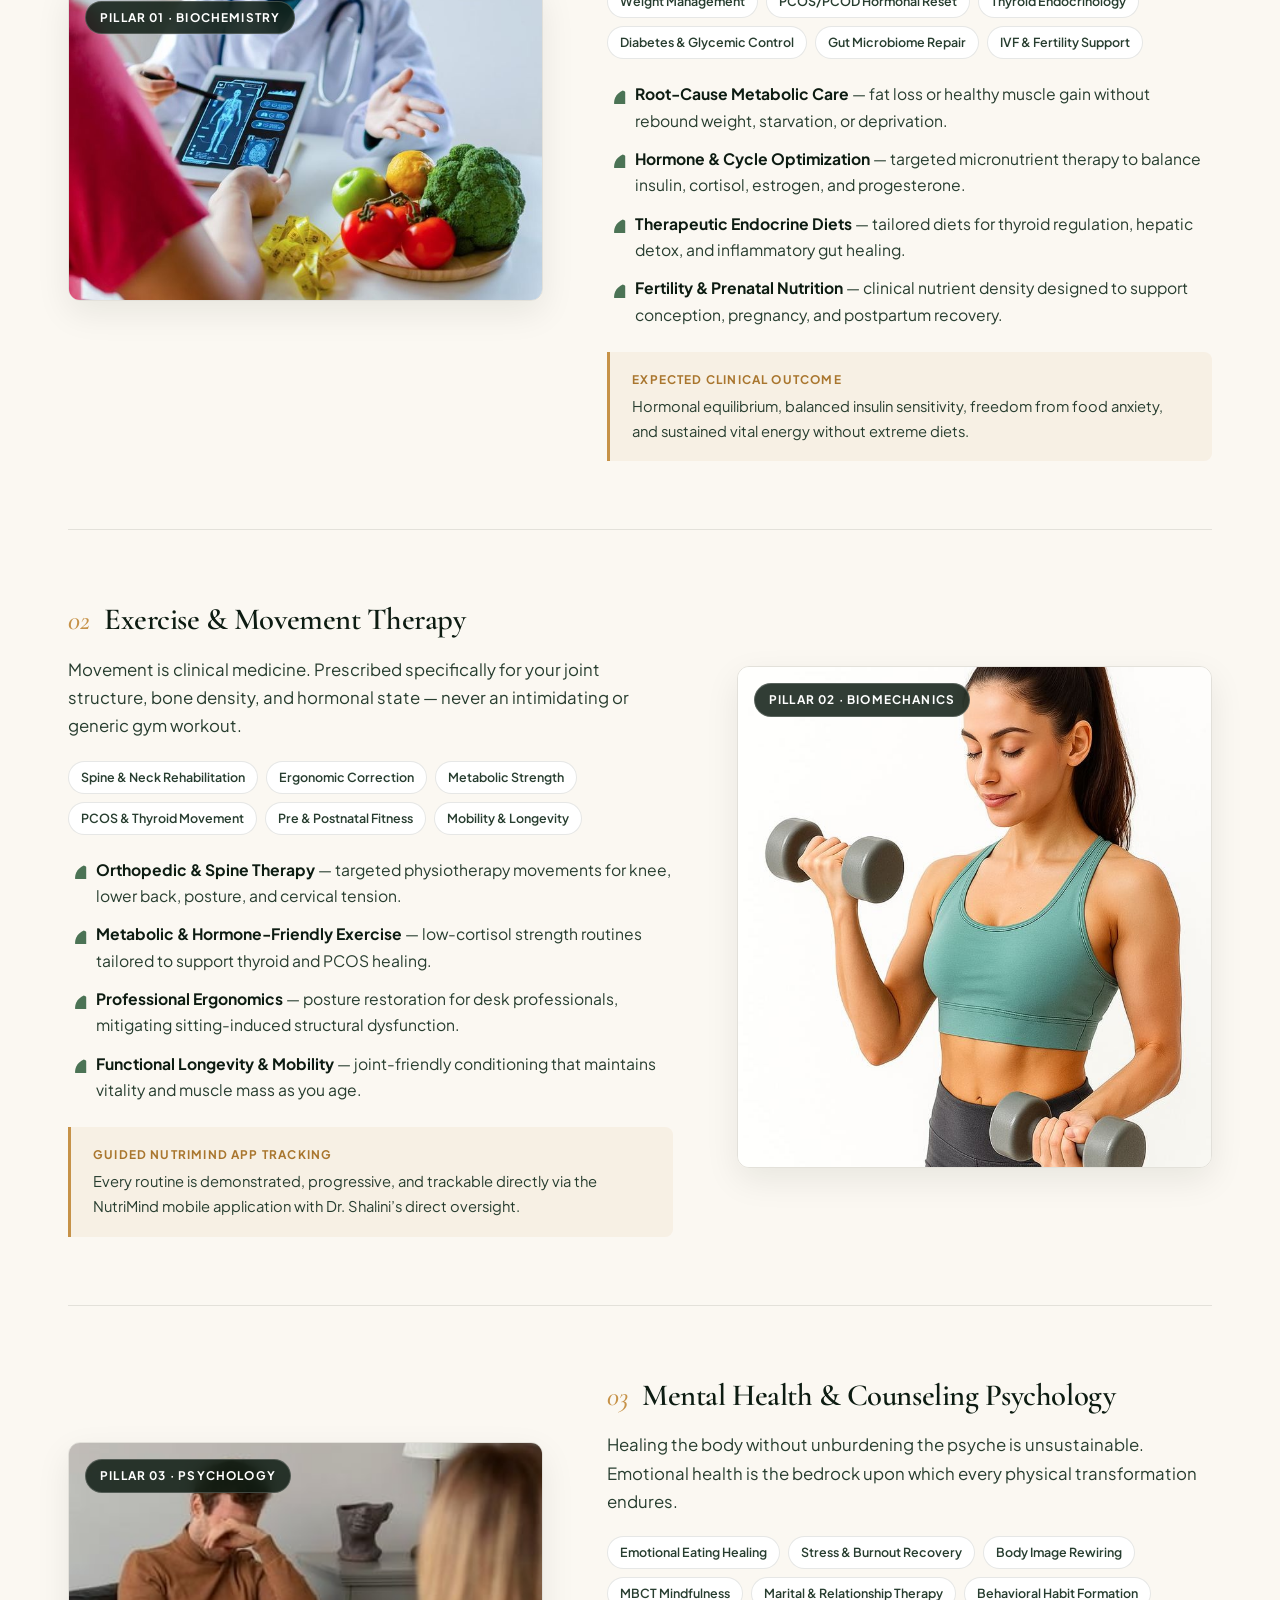
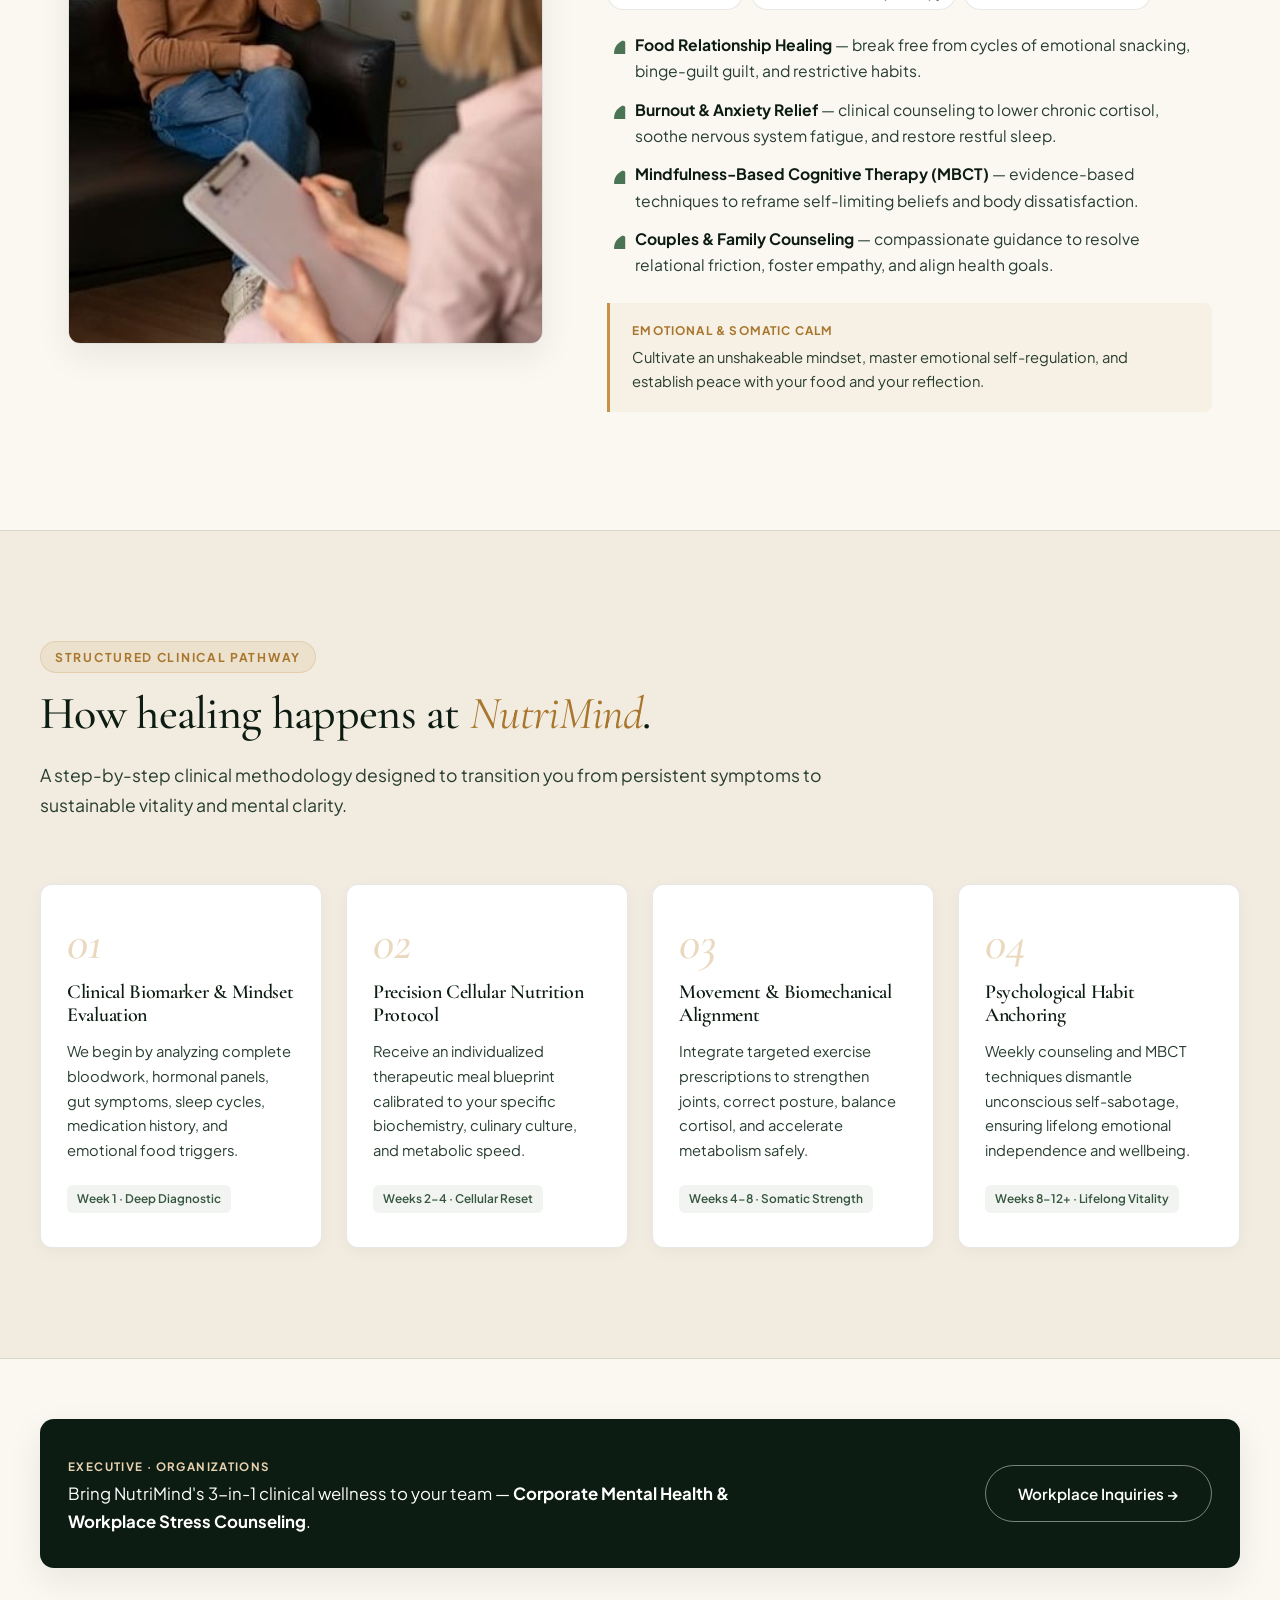
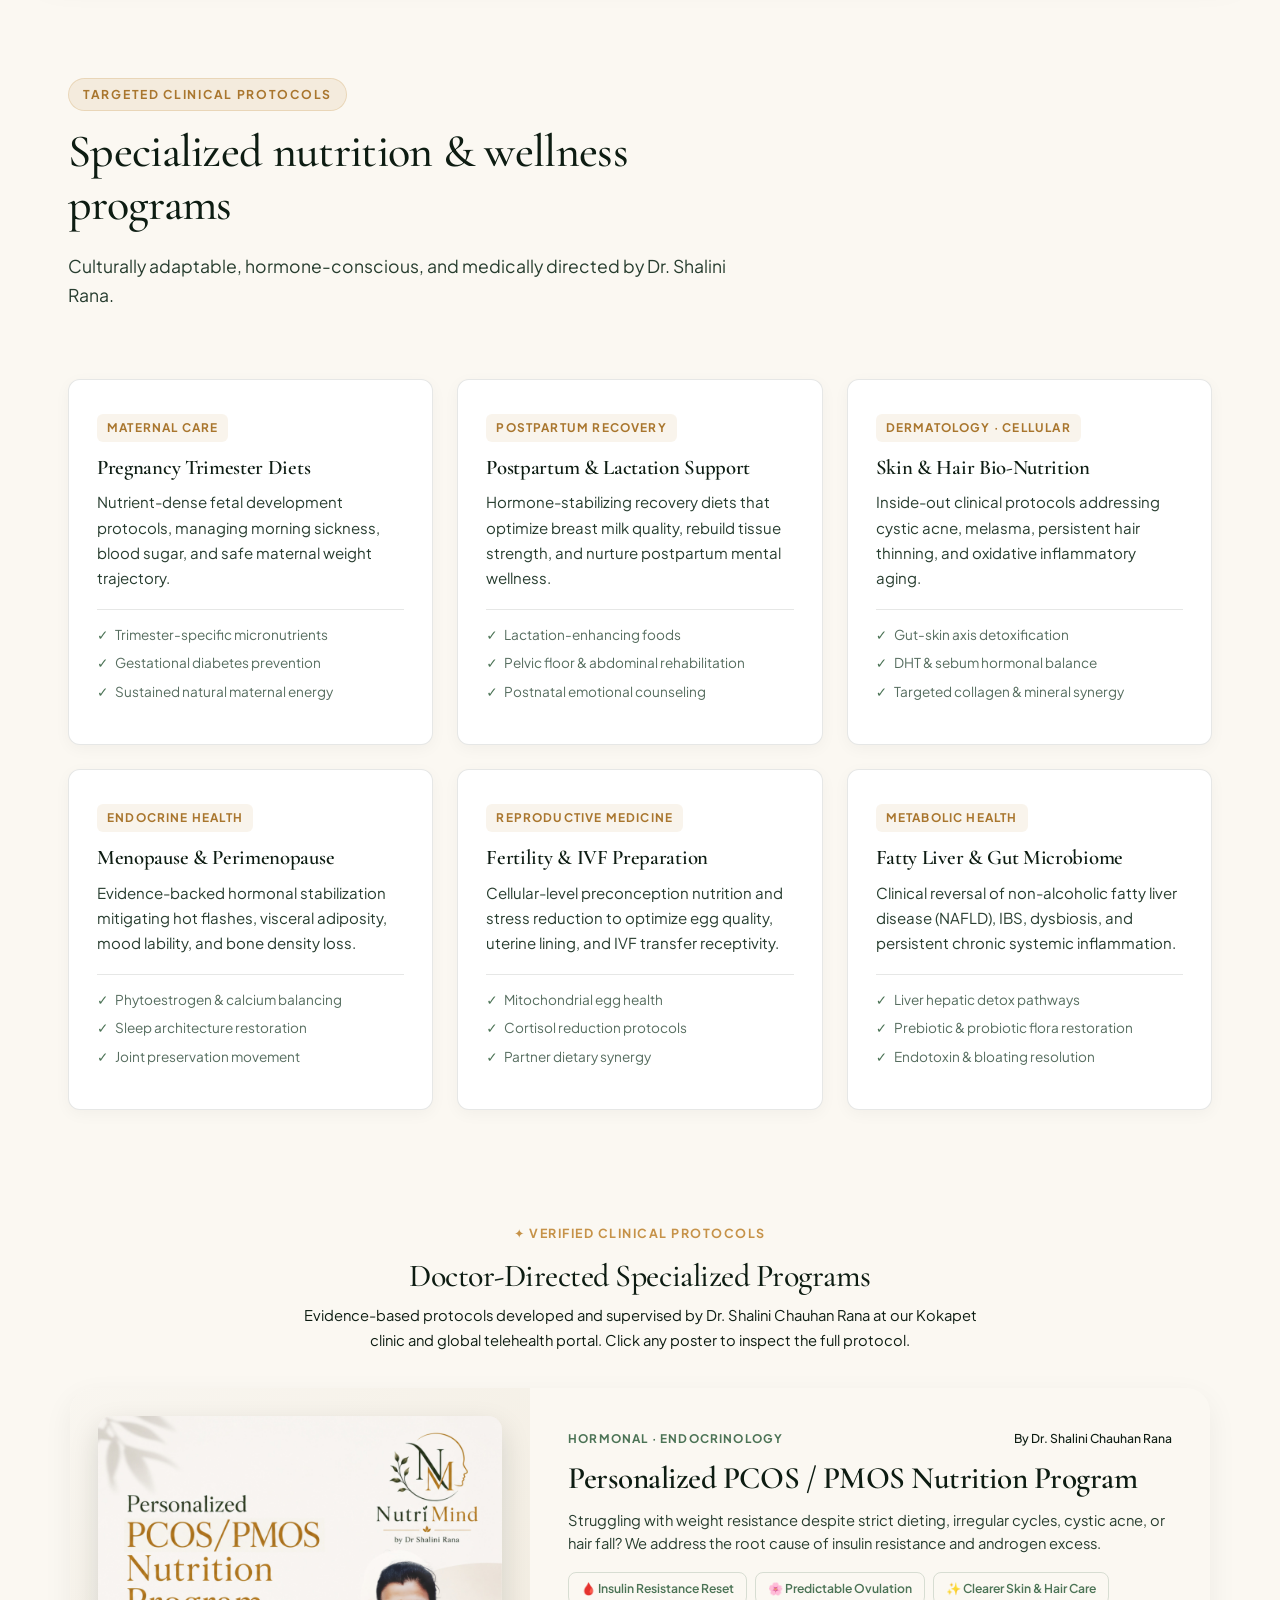
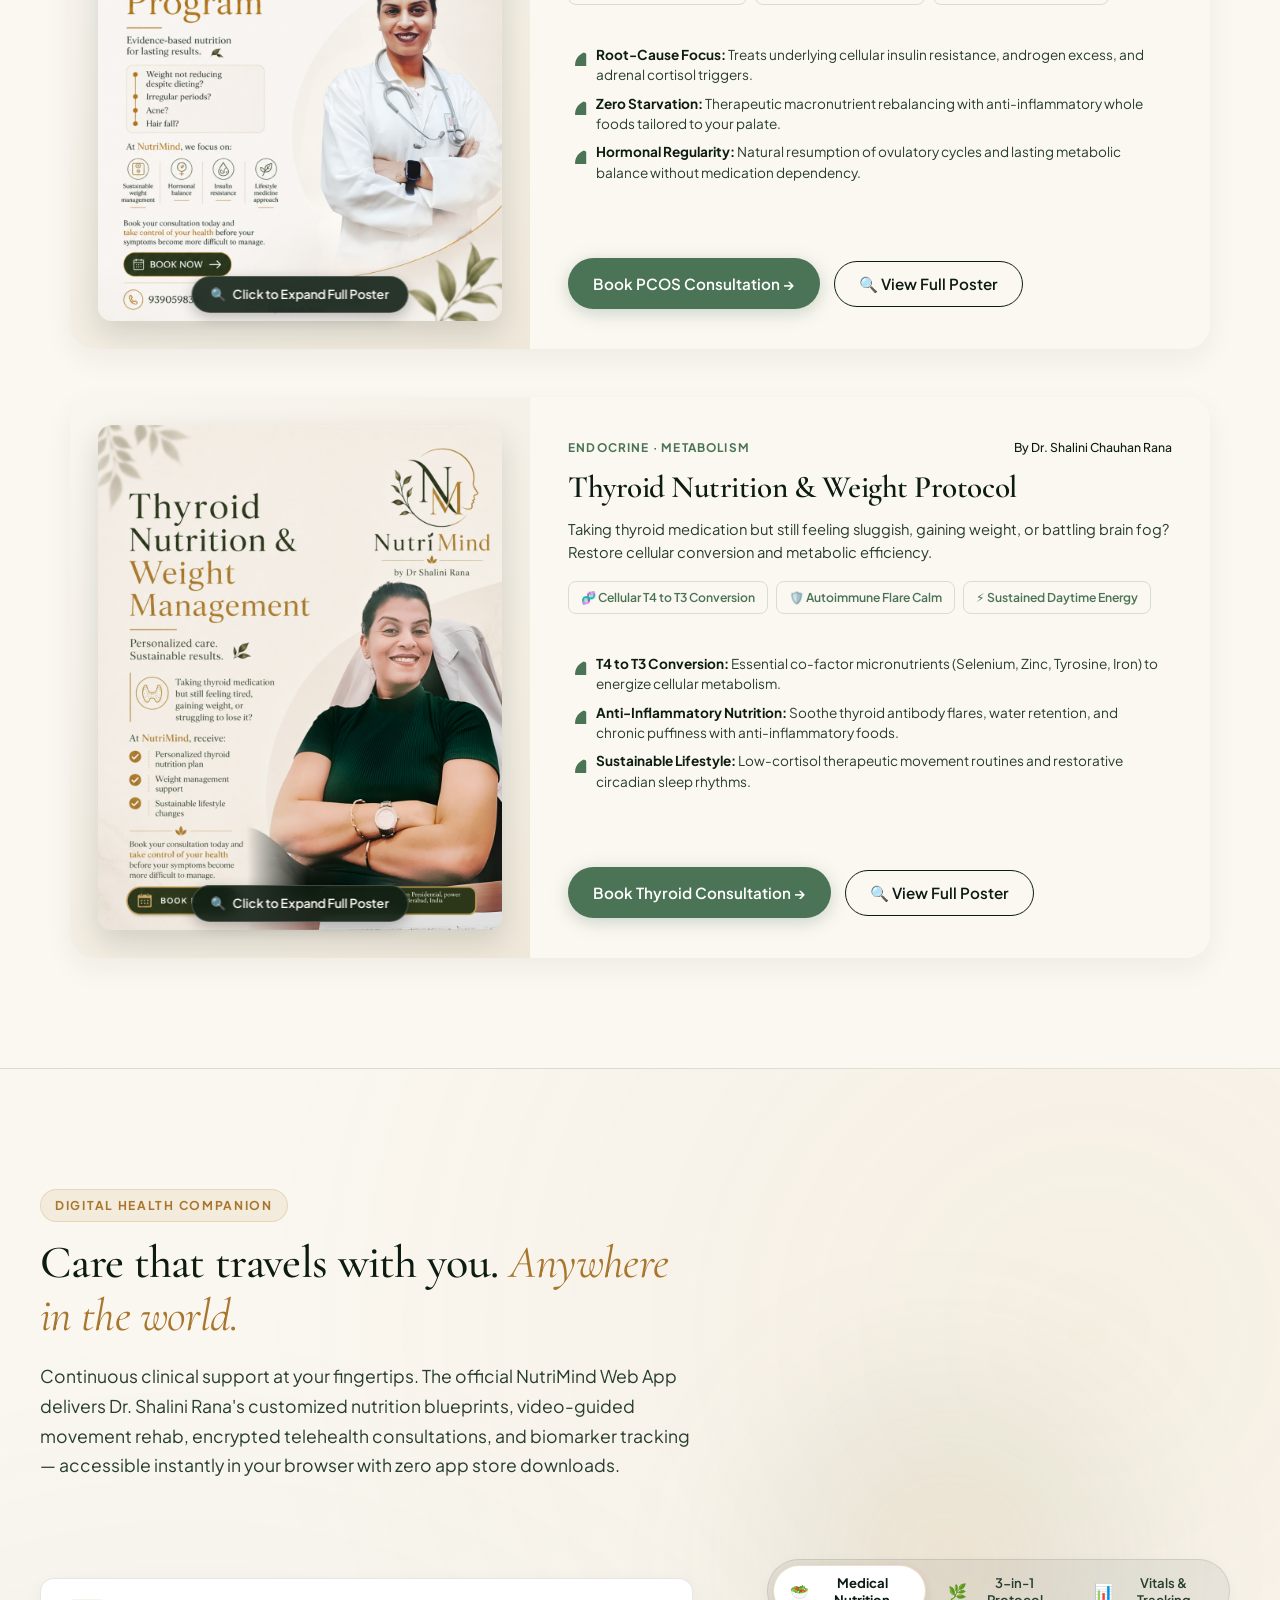
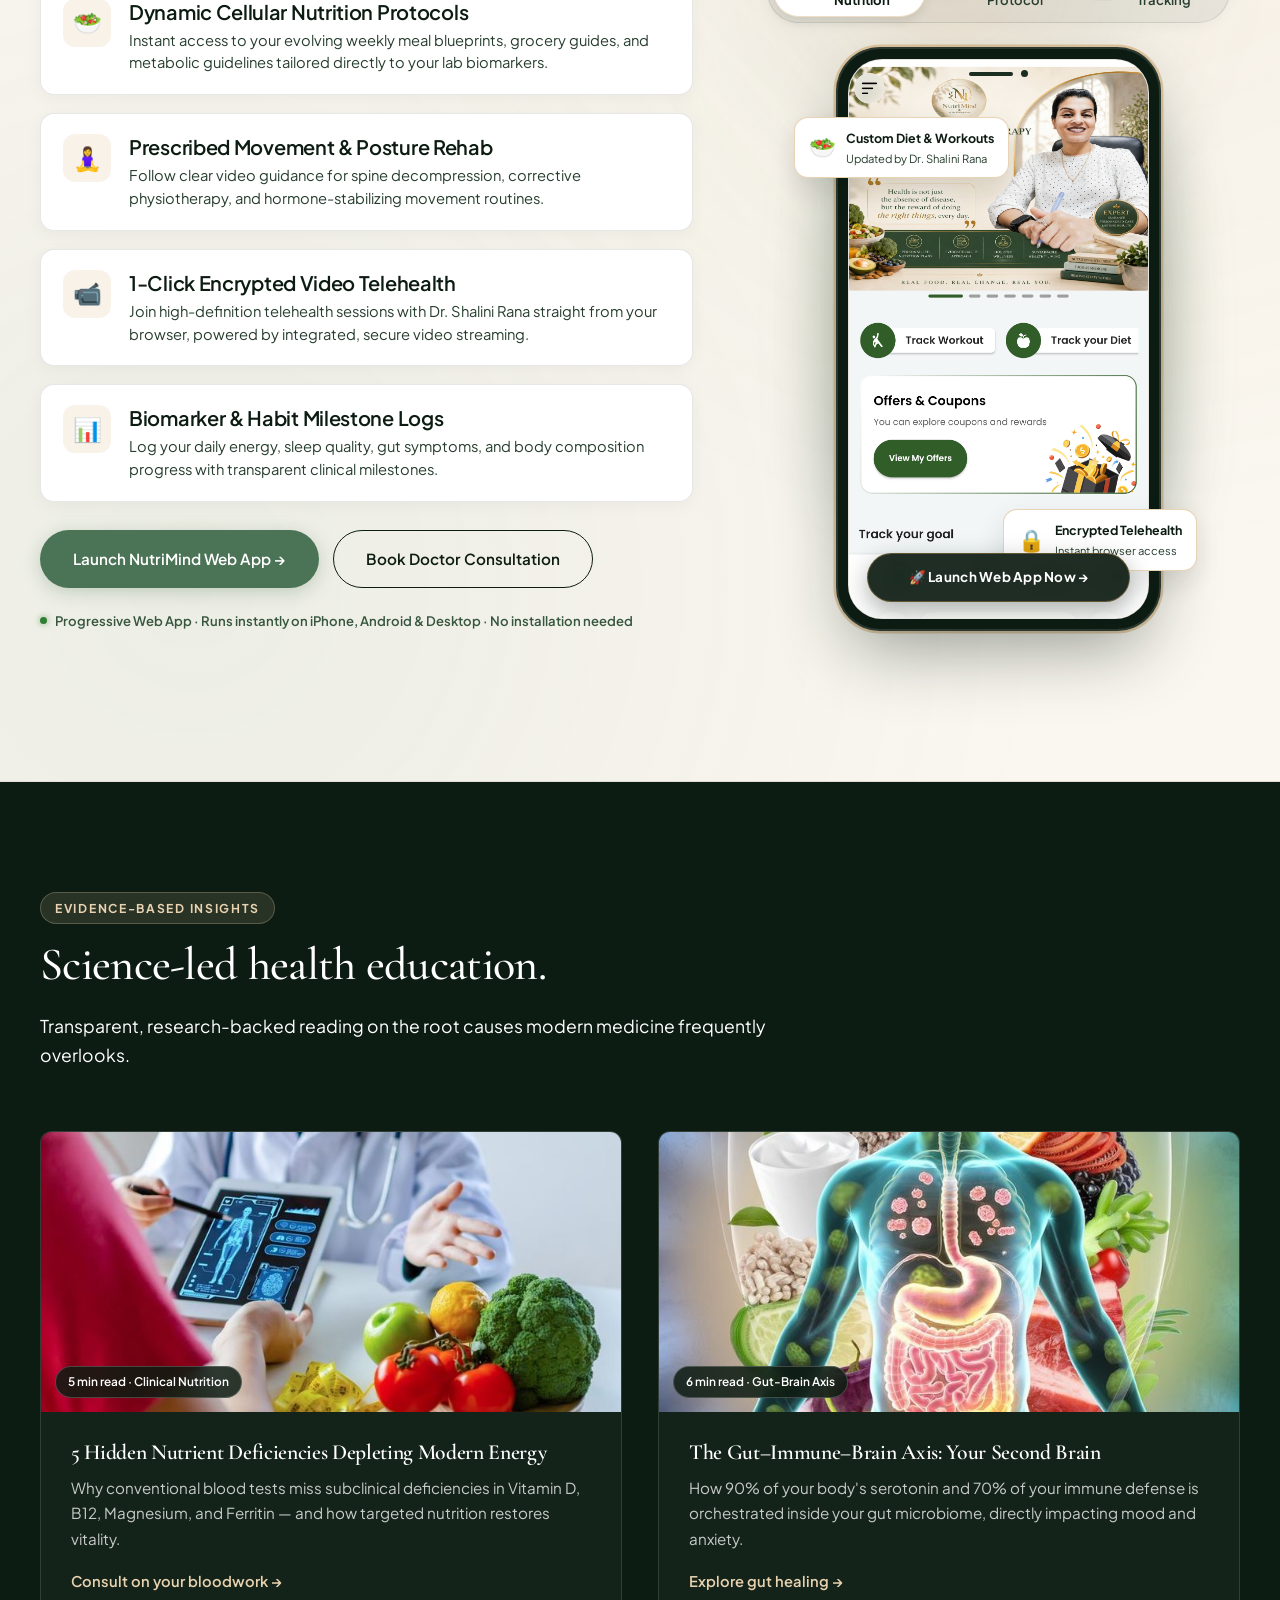
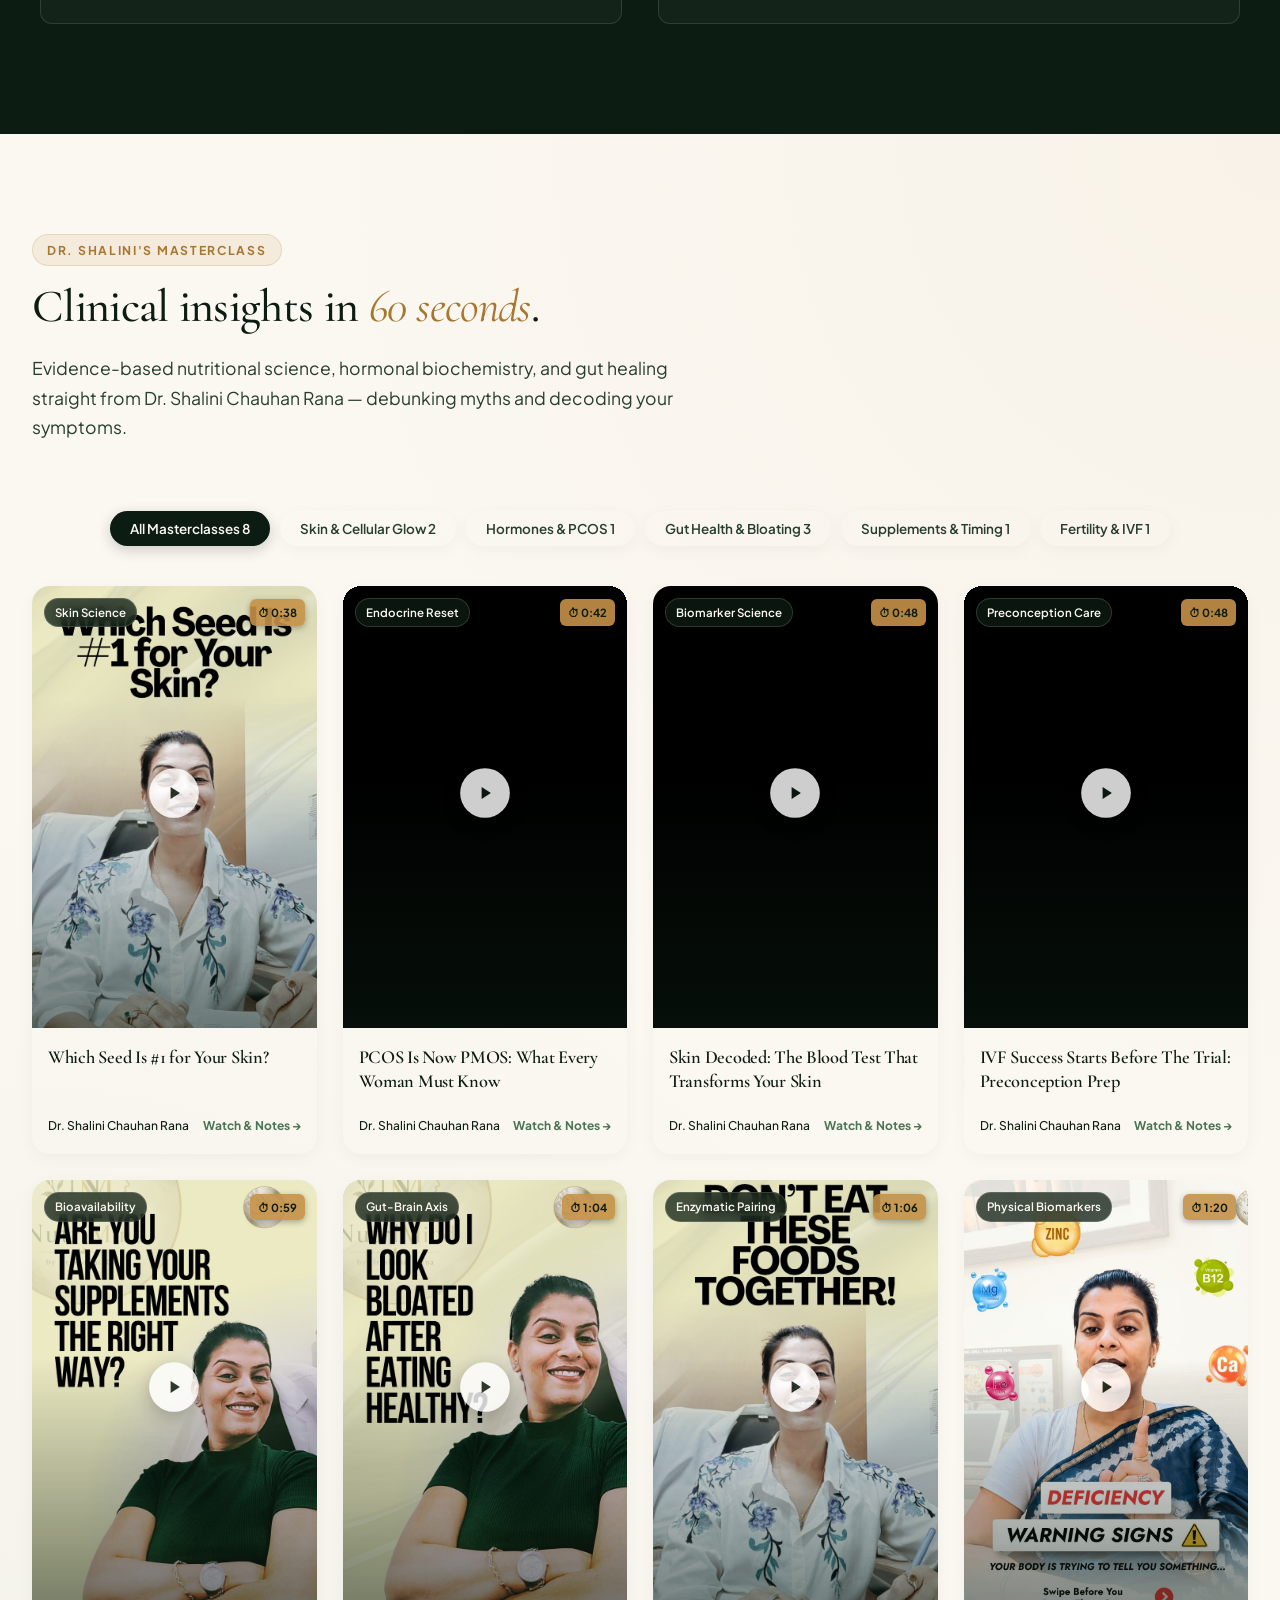
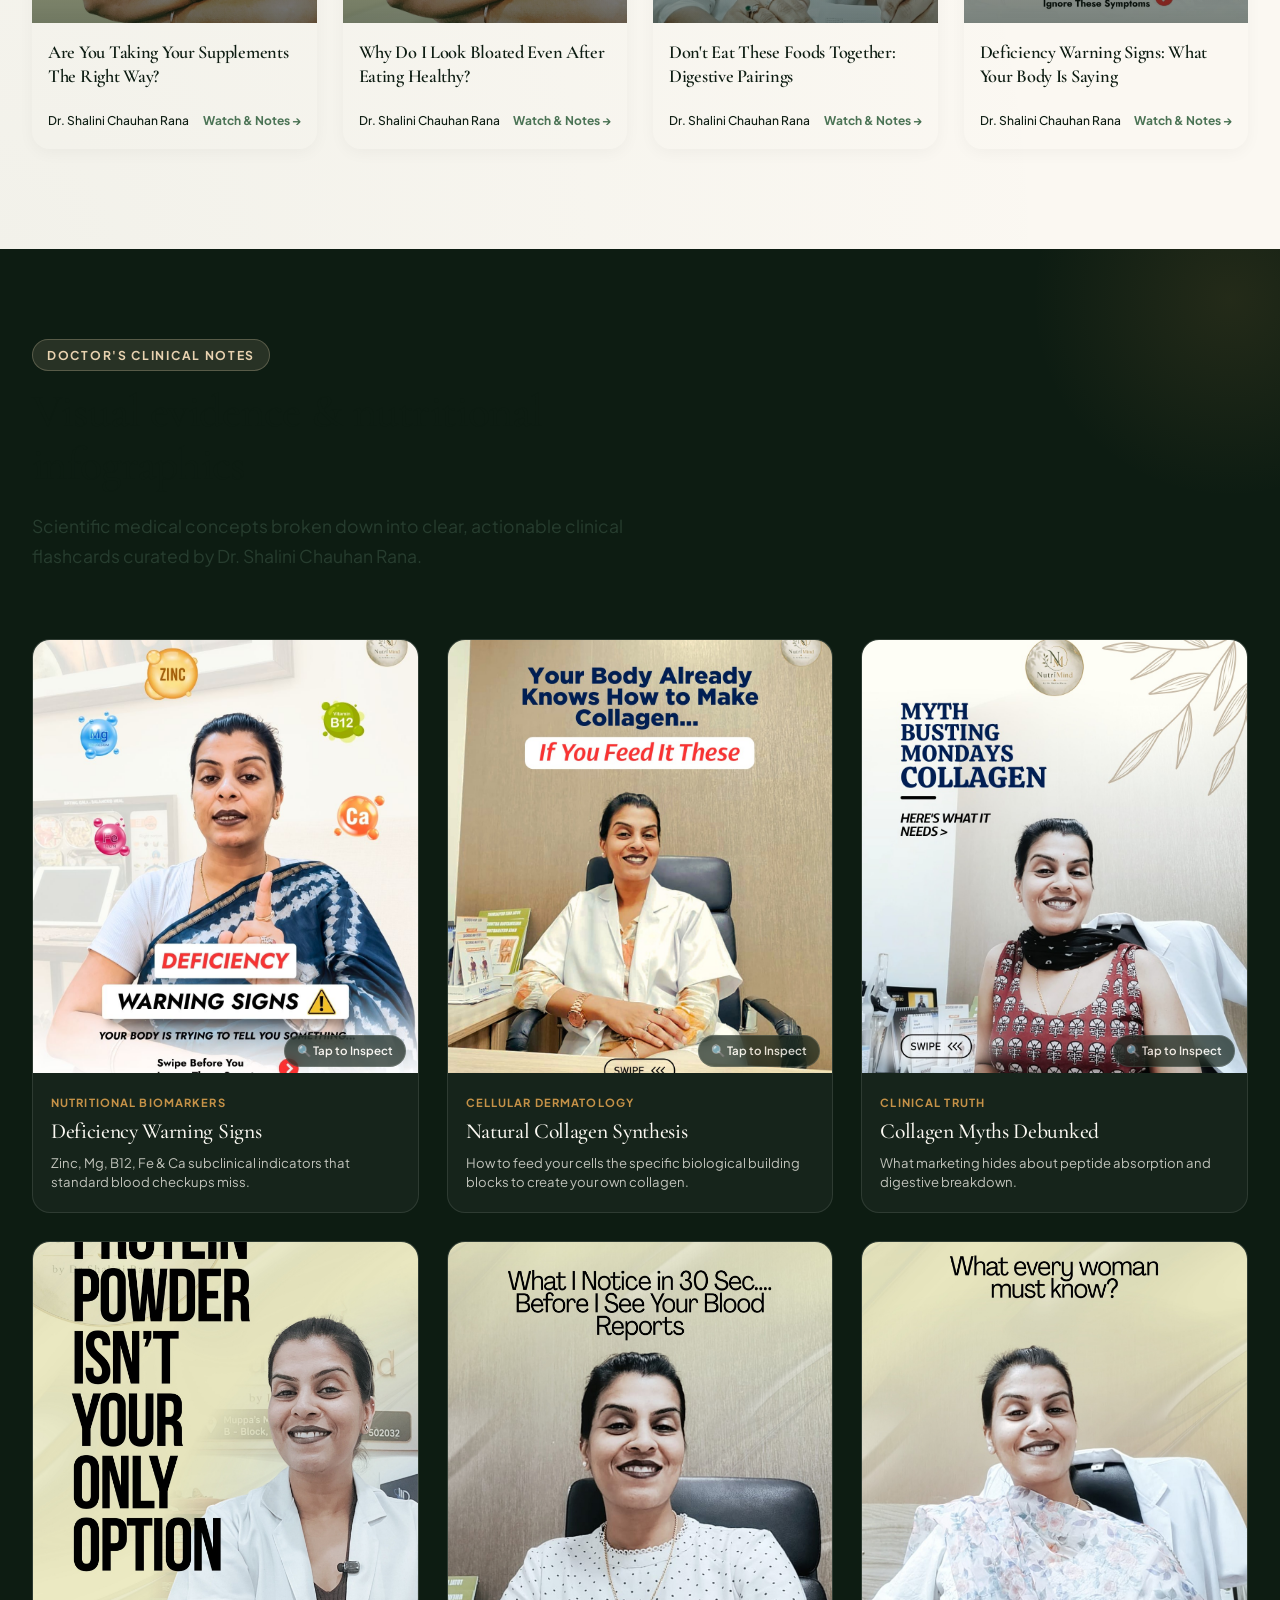
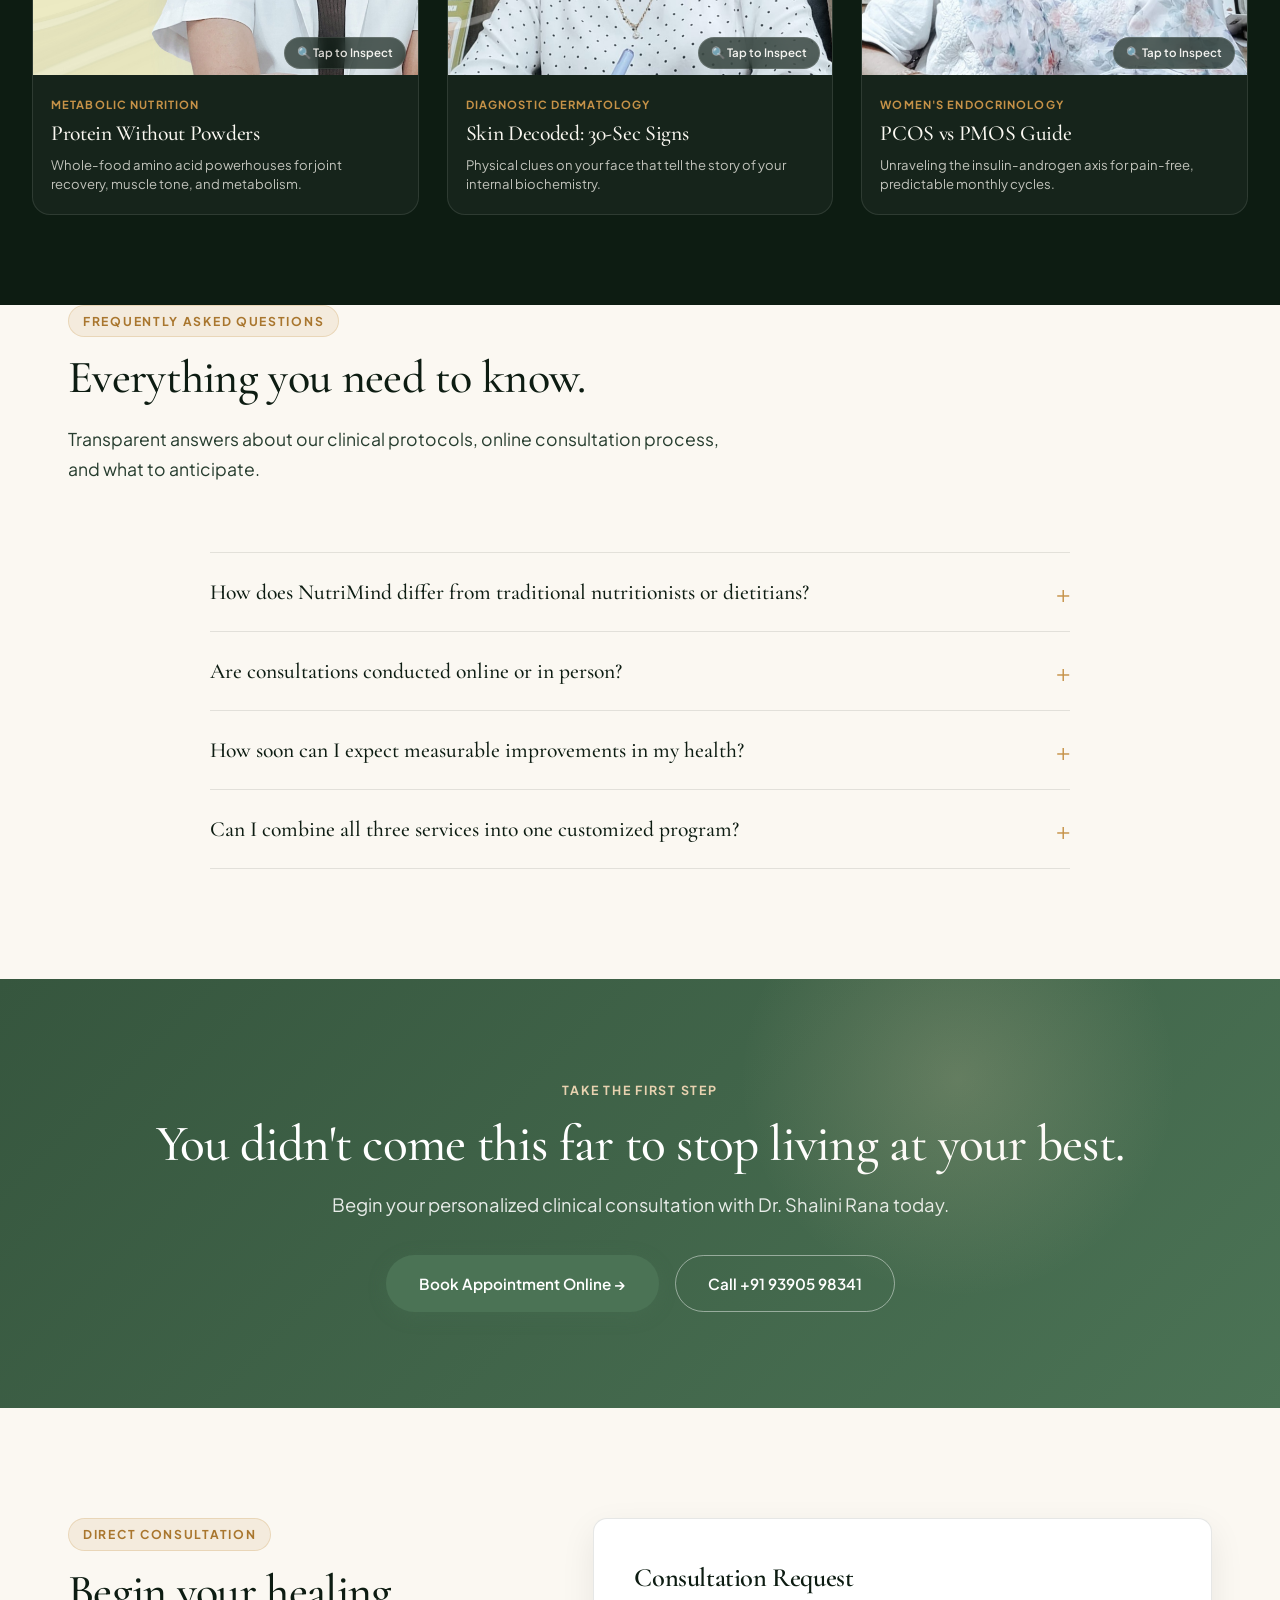
==== commit a237166e: "feat: refine developer credit to sleek 'Designed & Developed by Reka Creative Labs' showcase bar" ====
--- a/index.html
+++ b/index.html
@@ -1445,79 +1445,40 @@
     </div>
   </div>
 
-  <!-- REKA CREATIVE LABS DEVELOPER & DIGITAL ARCHITECTURE SHOWCASE -->
-  <div class="developer-footer">
-    <div class="developer-footer-inner">
-      <!-- DEV BRAND COL -->
-      <div class="dev-col dev-brand-col">
-        <div class="dev-badge-wrap">
-          <span class="dev-badge">✦ Digital Architecture &amp; Development</span>
-        </div>
-        <a href="https://www.rekacreativelabs.com/index.html" target="_blank" rel="noopener" class="dev-brand-title">
-          Reka Creative Labs
-        </a>
-        <p class="dev-tagline">Building digital futures for brands that dare to scale.</p>
-        
-        <div class="dev-trust-pills">
-          <a href="https://g.co/kgs/rekacreativelabs" target="_blank" rel="noopener" class="dev-rating-pill" title="View Reka Creative Labs Google Reviews">
-            <span class="dev-star">⭐ 4.2</span>
-            <span>Google Reviews</span>
+  <!-- REKA CREATIVE LABS DEVELOPER CREDIT BAR -->
+  <div class="developer-credit-bar">
+    <div class="developer-credit-inner">
+      <div class="dev-credit-main">
+        <div class="dev-credit-badge">✦ Website Designed &amp; Developed by</div>
+        <div class="dev-credit-brand-wrap">
+          <a href="https://www.rekacreativelabs.com/index.html" target="_blank" rel="noopener" class="dev-credit-brand">
+            Reka Creative Labs
           </a>
-          <span class="dev-hours-pill">Open 24 Hours</span>
-        </div>
-      </div>
-
-      <!-- DEV QUICK LINKS -->
-      <div class="dev-col dev-links-col">
-        <h5 class="dev-heading">Quick Links</h5>
-        <ul class="dev-list">
-          <li><a href="https://www.rekacreativelabs.com/services.html" target="_blank" rel="noopener">Services</a></li>
-          <li><a href="https://www.rekacreativelabs.com/case-studies.html" target="_blank" rel="noopener">Case Studies</a></li>
-          <li><a href="https://www.rekacreativelabs.com/about.html" target="_blank" rel="noopener">About Us</a></li>
-          <li><a href="https://www.rekacreativelabs.com/tools.html" target="_blank" rel="noopener">Free Tools</a></li>
-        </ul>
-      </div>
-
-      <!-- DEV CONNECT -->
-      <div class="dev-col dev-connect-col">
-        <h5 class="dev-heading">Connect</h5>
-        <ul class="dev-list dev-contact-info">
-          <li>
-            <a href="mailto:abhinash@rekacreativelabs.com" class="dev-link-highlight">
-              <span class="dev-icon">✉</span> abhinash@rekacreativelabs.com
-            </a>
-          </li>
-          <li>
-            <a href="tel:+918368508556" class="dev-link-highlight">
-              <span class="dev-icon">📞</span> +91 83685 08556
-            </a>
-          </li>
-        </ul>
-        <div class="dev-social-links">
-          <a href="https://www.instagram.com/reka.creativelabs/?hl=en" target="_blank" rel="noopener" aria-label="Reka Creative Labs on Instagram" class="dev-social-btn">
-            <svg viewBox="0 0 24 24" width="14" height="14" fill="currentColor"><path d="M12 2.163c3.204 0 3.584.012 4.85.07 3.252.148 4.771 1.691 4.919 4.919.058 1.265.069 1.645.069 4.849 0 3.205-.012 3.584-.069 4.849-.149 3.225-1.664 4.771-4.919 4.919-1.266.058-1.644.07-4.85.07-3.204 0-3.584-.012-4.849-.07-3.26-.149-4.771-1.699-4.919-4.92-.058-1.265-.07-1.644-.07-4.849 0-3.204.013-3.583.07-4.849.149-3.227 1.664-4.771 4.919-4.919 1.266-.057 1.645-.069 4.849-.069zm0-2.163c-3.259 0-3.667.014-4.947.072-4.358.2-6.78 2.618-6.98 6.98-.059 1.281-.073 1.689-.073 4.948 0 3.259.014 3.668.072 4.948.2 4.358 2.618 6.78 6.98 6.98 1.281.058 1.689.072 4.948.072 3.259 0 3.668-.014 4.948-.072 4.354-.2 6.782-2.618 6.979-6.98.059-1.28.073-1.689.073-4.948 0-3.259-.014-3.667-.072-4.947-.196-4.354-2.617-6.78-6.979-6.98-1.281-.059-1.69-.073-4.949-.073zm0 5.838c-3.403 0-6.162 2.759-6.162 6.162s2.759 6.163 6.162 6.163 6.162-2.759 6.162-6.163c0-3.403-2.759-6.162-6.162-6.162zm0 10.162c-2.209 0-4-1.79-4-4 0-2.209 1.791-4 4-4s4 1.791 4 4c0 2.21-1.791 4-4 4zm6.406-11.845c-.796 0-1.441.645-1.441 1.44s.645 1.44 1.441 1.44c.795 0 1.439-.645 1.439-1.44s-.644-1.44-1.439-1.44z"/></svg>
-            Instagram
+          <span class="dev-credit-dot">&middot;</span>
+          <span class="dev-credit-tagline">Building digital futures for brands that dare to scale.</span>
+        </div>
+      </div>
+
+      <div class="dev-credit-meta">
+        <div class="dev-credit-links">
+          <a href="https://www.rekacreativelabs.com/case-studies.html" target="_blank" rel="noopener" class="dev-nav-link">Case Studies</a>
+          <a href="https://www.rekacreativelabs.com/services.html" target="_blank" rel="noopener" class="dev-nav-link">Services</a>
+          <a href="https://www.rekacreativelabs.com/about.html" target="_blank" rel="noopener" class="dev-nav-link">About Us</a>
+          <a href="https://www.rekacreativelabs.com/tools.html" target="_blank" rel="noopener" class="dev-nav-link">Free Tools</a>
+        </div>
+
+        <div class="dev-credit-socials">
+          <a href="https://www.instagram.com/reka.creativelabs/?hl=en" target="_blank" rel="noopener" aria-label="Reka Creative Labs on Instagram" class="dev-credit-social-btn" title="Instagram">
+            <svg viewBox="0 0 24 24" width="13" height="13" fill="currentColor"><path d="M12 2.163c3.204 0 3.584.012 4.85.07 3.252.148 4.771 1.691 4.919 4.919.058 1.265.069 1.645.069 4.849 0 3.205-.012 3.584-.069 4.849-.149 3.225-1.664 4.771-4.919 4.919-1.266.058-1.644.07-4.85.07-3.204 0-3.584-.012-4.849-.07-3.26-.149-4.771-1.699-4.919-4.92-.058-1.265-.07-1.644-.07-4.849 0-3.204.013-3.583.07-4.849.149-3.227 1.664-4.771 4.919-4.919 1.266-.057 1.645-.069 4.849-.069zm0-2.163c-3.259 0-3.667.014-4.947.072-4.358.2-6.78 2.618-6.98 6.98-.059 1.281-.073 1.689-.073 4.948 0 3.259.014 3.668.072 4.948.2 4.358 2.618 6.78 6.98 6.98 1.281.058 1.689.072 4.948.072 3.259 0 3.668-.014 4.948-.072 4.354-.2 6.782-2.618 6.979-6.98.059-1.28.073-1.689.073-4.948 0-3.259-.014-3.667-.072-4.947-.196-4.354-2.617-6.78-6.979-6.98-1.281-.059-1.69-.073-4.949-.073zm0 5.838c-3.403 0-6.162 2.759-6.162 6.162s2.759 6.163 6.162 6.163 6.162-2.759 6.162-6.163c0-3.403-2.759-6.162-6.162-6.162zm0 10.162c-2.209 0-4-1.79-4-4 0-2.209 1.791-4 4-4s4 1.791 4 4c0 2.21-1.791 4-4 4zm6.406-11.845c-.796 0-1.441.645-1.441 1.44s.645 1.44 1.441 1.44c.795 0 1.439-.645 1.439-1.44s-.644-1.44-1.439-1.44z"/></svg>
+            <span>Instagram</span>
           </a>
-          <a href="https://share.google/vaAEbVTaSsD50Etsc" target="_blank" rel="noopener" aria-label="Reka Creative Labs on LinkedIn" class="dev-social-btn">
-            <svg viewBox="0 0 24 24" width="14" height="14" fill="currentColor"><path d="M20.45 20.45h-3.56v-5.57c0-1.33-.02-3.03-1.85-3.03-1.86 0-2.14 1.45-2.14 2.94v5.66H9.34V9h3.42v1.56h.05c.48-.9 1.64-1.85 3.38-1.85 3.6 0 4.27 2.37 4.27 5.46v6.28zM5.34 7.43a2.07 2.07 0 1 1 0-4.13 2.07 2.07 0 0 1 0 4.13zM7.12 20.45H3.56V9h3.56v11.45z"/></svg>
-            LinkedIn
+          <a href="https://share.google/vaAEbVTaSsD50Etsc" target="_blank" rel="noopener" aria-label="Reka Creative Labs on LinkedIn" class="dev-credit-social-btn" title="LinkedIn">
+            <svg viewBox="0 0 24 24" width="13" height="13" fill="currentColor"><path d="M20.45 20.45h-3.56v-5.57c0-1.33-.02-3.03-1.85-3.03-1.86 0-2.14 1.45-2.14 2.94v5.66H9.34V9h3.42v1.56h.05c.48-.9 1.64-1.85 3.38-1.85 3.6 0 4.27 2.37 4.27 5.46v6.28zM5.34 7.43a2.07 2.07 0 1 1 0-4.13 2.07 2.07 0 0 1 0 4.13zM7.12 20.45H3.56V9h3.56v11.45z"/></svg>
+            <span>LinkedIn</span>
           </a>
-        </div>
-      </div>
-
-      <!-- DEV VISIT US -->
-      <div class="dev-col dev-visit-col">
-        <h5 class="dev-heading">Visit Us</h5>
-        <a href="https://maps.google.com/?q=A+Block+Pocket+A+Sector+19+Noida+UP+201301" target="_blank" rel="noopener" class="dev-address-card">
-          <span class="dev-map-pin" aria-hidden="true">📍</span>
-          <div class="dev-addr-text">
-            <span>A Block, Pocket A, Sector 19</span>
-            <span>Noida, UP 201301</span>
-          </div>
-        </a>
-        <div class="dev-studio-status">
-          <span class="status-pulse-dot"></span>
-          <span>Studio Active &middot; Global Deployment</span>
+          <a href="https://g.co/kgs/rekacreativelabs" target="_blank" rel="noopener" class="dev-credit-rating-pill" title="View Google Reviews">
+            ⭐ 4.2 Review
+          </a>
         </div>
       </div>
     </div>
@@ -1527,7 +1488,7 @@
   <div class="footer-legal-bar">
     <div class="legal-inner">
       <p class="legal-client">&copy; 2026 NutriMind by Dr. Shalini Chauhan Rana. All medical and clinical rights reserved.</p>
-      <p class="legal-dev">&copy; 2026 <a href="https://www.rekacreativelabs.com/index.html" target="_blank" rel="noopener">Reka Creative Labs</a>. All rights reserved.</p>
+      <p class="legal-dev">&copy; 2026 <a href="https://www.rekacreativelabs.com/index.html" target="_blank" rel="noopener">Reka Creative Labs</a>. Digital Architecture &amp; Development.</p>
     </div>
   </div>
 </footer>
--- a/style.css
+++ b/style.css
@@ -1516,149 +1516,112 @@
   font-weight: 600;
 }
 
-/* Developer & Digital Architecture Showcase */
-.developer-footer {
+/* Developer Credit Bar - Sleek Agency Showcase */
+.developer-credit-bar {
   border-top: 1px solid rgba(255, 255, 255, 0.1);
-  padding-top: 40px;
-  margin-top: 10px;
-}
-
-.developer-footer-inner {
+  margin-top: 24px;
+  padding: 24px 0 12px;
+}
+
+.developer-credit-inner {
   max-width: var(--max);
   margin: 0 auto;
-  display: grid;
-  grid-template-columns: 1.4fr 0.9fr 1.1fr 1.1fr;
-  gap: 36px;
-}
-
-.dev-badge {
-  font-size: 0.68rem;
+  display: flex;
+  align-items: center;
+  justify-content: space-between;
+  flex-wrap: wrap;
+  gap: 20px;
+  background: rgba(255, 255, 255, 0.03);
+  border: 1px solid rgba(198, 146, 72, 0.22);
+  border-radius: 16px;
+  padding: 18px 24px;
+  backdrop-filter: blur(8px);
+}
+
+.dev-credit-main {
+  display: flex;
+  flex-direction: column;
+  gap: 6px;
+}
+
+.dev-credit-badge {
+  font-size: 0.72rem;
   font-weight: 700;
   letter-spacing: 0.12em;
   text-transform: uppercase;
   color: var(--gold);
-  background: rgba(198, 146, 72, 0.14);
-  border: 1px solid rgba(198, 146, 72, 0.3);
-  padding: 3px 10px;
-  border-radius: 100px;
-  display: inline-block;
-  margin-bottom: 10px;
-}
-
-.dev-brand-title {
+}
+
+.dev-credit-brand-wrap {
+  display: flex;
+  align-items: center;
+  gap: 10px;
+  flex-wrap: wrap;
+}
+
+.dev-credit-brand {
   font-family: var(--font-display);
-  font-size: 1.65rem;
+  font-size: 1.35rem;
   font-weight: 600;
   color: #FFFFFF;
   text-decoration: none;
-  display: inline-block;
   transition: color 0.2s ease;
 }
 
-.dev-brand-title:hover {
+.dev-credit-brand:hover {
   color: var(--gold);
 }
 
-.dev-tagline {
+.dev-credit-dot {
+  color: rgba(255, 255, 255, 0.3);
+  font-size: 1.1rem;
+}
+
+.dev-credit-tagline {
   font-size: 0.84rem;
-  color: rgba(251, 248, 242, 0.72);
-  margin: 6px 0 16px;
-  line-height: 1.45;
-}
-
-.dev-trust-pills {
-  display: flex;
-  align-items: center;
-  gap: 10px;
+  color: rgba(251, 248, 242, 0.7);
+  font-style: italic;
+}
+
+.dev-credit-meta {
+  display: flex;
+  align-items: center;
+  gap: 20px;
   flex-wrap: wrap;
 }
 
-.dev-rating-pill {
-  display: inline-flex;
-  align-items: center;
-  gap: 6px;
-  background: rgba(255, 255, 255, 0.08);
-  border: 1px solid rgba(255, 255, 255, 0.15);
-  color: #FFFFFF;
-  font-size: 0.75rem;
-  font-weight: 600;
-  padding: 4px 11px;
-  border-radius: 100px;
-  text-decoration: none;
-  transition: all 0.2s ease;
-}
-
-.dev-rating-pill:hover {
-  background: rgba(198, 146, 72, 0.2);
-  border-color: var(--gold);
-  color: var(--gold-soft);
-  transform: translateY(-1px);
-}
-
-.dev-hours-pill {
-  font-size: 0.72rem;
-  color: rgba(251, 248, 242, 0.65);
-  background: rgba(255, 255, 255, 0.04);
-  border: 1px solid rgba(255, 255, 255, 0.08);
-  padding: 4px 10px;
-  border-radius: 100px;
-}
-
-.dev-heading {
-  font-family: var(--font-body);
-  font-size: 0.74rem;
-  font-weight: 700;
-  text-transform: uppercase;
-  letter-spacing: 0.14em;
-  color: var(--gold);
-  margin: 0 0 16px;
-}
-
-.dev-list {
-  list-style: none;
-  padding: 0;
-  margin: 0;
-  display: flex;
-  flex-direction: column;
-  gap: 10px;
-}
-
-.dev-list li a {
+.dev-credit-links {
+  display: flex;
+  align-items: center;
+  gap: 16px;
+  flex-wrap: wrap;
+}
+
+.dev-nav-link {
+  font-size: 0.82rem;
   color: rgba(251, 248, 242, 0.75);
   text-decoration: none;
-  font-size: 0.85rem;
+  font-weight: 500;
   transition: color 0.2s ease, transform 0.2s ease;
+}
+
+.dev-nav-link:hover {
+  color: #FFFFFF;
+  transform: translateY(-1px);
+}
+
+.dev-credit-socials {
+  display: flex;
+  align-items: center;
+  gap: 8px;
+  flex-wrap: wrap;
+}
+
+.dev-credit-social-btn {
   display: inline-flex;
   align-items: center;
   gap: 6px;
-}
-
-.dev-list li a:hover {
-  color: #FFFFFF;
-  transform: translateX(3px);
-}
-
-.dev-contact-info .dev-link-highlight {
-  color: rgba(251, 248, 242, 0.88);
-  font-size: 0.82rem;
-}
-
-.dev-icon {
-  color: var(--gold);
-  font-size: 0.9rem;
-}
-
-.dev-social-links {
-  display: flex;
-  gap: 8px;
-  margin-top: 14px;
-}
-
-.dev-social-btn {
-  display: inline-flex;
-  align-items: center;
-  gap: 6px;
-  font-size: 0.74rem;
+  font-size: 0.75rem;
   font-weight: 600;
   color: rgba(251, 248, 242, 0.85);
   background: rgba(255, 255, 255, 0.06);
@@ -1669,66 +1632,39 @@
   transition: all 0.2s ease;
 }
 
-.dev-social-btn:hover {
+.dev-credit-social-btn:hover {
   background: var(--gold);
   color: var(--ink);
   border-color: var(--gold);
   transform: translateY(-2px);
 }
 
-.dev-address-card {
-  display: flex;
-  align-items: flex-start;
-  gap: 10px;
-  font-size: 0.82rem;
-  color: rgba(251, 248, 242, 0.85);
+.dev-credit-rating-pill {
+  display: inline-flex;
+  align-items: center;
+  gap: 4px;
+  background: rgba(198, 146, 72, 0.12);
+  border: 1px solid rgba(198, 146, 72, 0.28);
+  color: var(--gold-soft);
+  font-size: 0.74rem;
+  font-weight: 600;
+  padding: 5px 12px;
+  border-radius: 100px;
   text-decoration: none;
-  background: rgba(255, 255, 255, 0.04);
-  border: 1px solid rgba(255, 255, 255, 0.1);
-  padding: 12px 14px;
-  border-radius: 12px;
   transition: all 0.2s ease;
-  line-height: 1.45;
-}
-
-.dev-address-card:hover {
-  border-color: var(--gold);
-  background: rgba(255, 255, 255, 0.08);
+}
+
+.dev-credit-rating-pill:hover {
+  background: rgba(198, 146, 72, 0.24);
   color: #FFFFFF;
-}
-
-.dev-addr-text span {
-  display: block;
-}
-
-.dev-studio-status {
-  display: flex;
-  align-items: center;
-  gap: 6px;
-  font-size: 0.72rem;
-  color: rgba(251, 248, 242, 0.65);
-  margin-top: 10px;
-}
-
-.status-pulse-dot {
-  width: 7px;
-  height: 7px;
-  border-radius: 50%;
-  background: #22C55E;
-  box-shadow: 0 0 8px #22C55E;
-  animation: pulseDot 2s infinite;
-}
-
-@keyframes pulseDot {
-  0%, 100% { transform: scale(1); opacity: 1; }
-  50% { transform: scale(1.35); opacity: 0.7; }
+  transform: translateY(-2px);
 }
 
 /* Bottom Legal Bar */
 .footer-legal-bar {
   border-top: 1px solid rgba(255, 255, 255, 0.08);
-  margin-top: 36px;
-  padding-top: 24px;
+  margin-top: 24px;
+  padding-top: 20px;
 }
 
 .legal-inner {
@@ -1760,16 +1696,33 @@
 }
 
 @media (max-width: 960px) {
-  .developer-footer-inner {
-    grid-template-columns: repeat(2, 1fr);
-    gap: 32px;
-  }
-}
-
-@media (max-width: 580px) {
-  .developer-footer-inner {
-    grid-template-columns: 1fr;
-    gap: 28px;
+  .developer-credit-inner {
+    flex-direction: column;
+    align-items: flex-start;
+    gap: 18px;
+  }
+  .dev-credit-meta {
+    width: 100%;
+    justify-content: space-between;
+  }
+}
+
+@media (max-width: 600px) {
+  .developer-credit-inner {
+    padding: 16px;
+  }
+  .dev-credit-brand-wrap {
+    flex-direction: column;
+    align-items: flex-start;
+    gap: 4px;
+  }
+  .dev-credit-dot {
+    display: none;
+  }
+  .dev-credit-meta {
+    flex-direction: column;
+    align-items: flex-start;
+    gap: 14px;
   }
   .footer-inner {
     flex-direction: column;
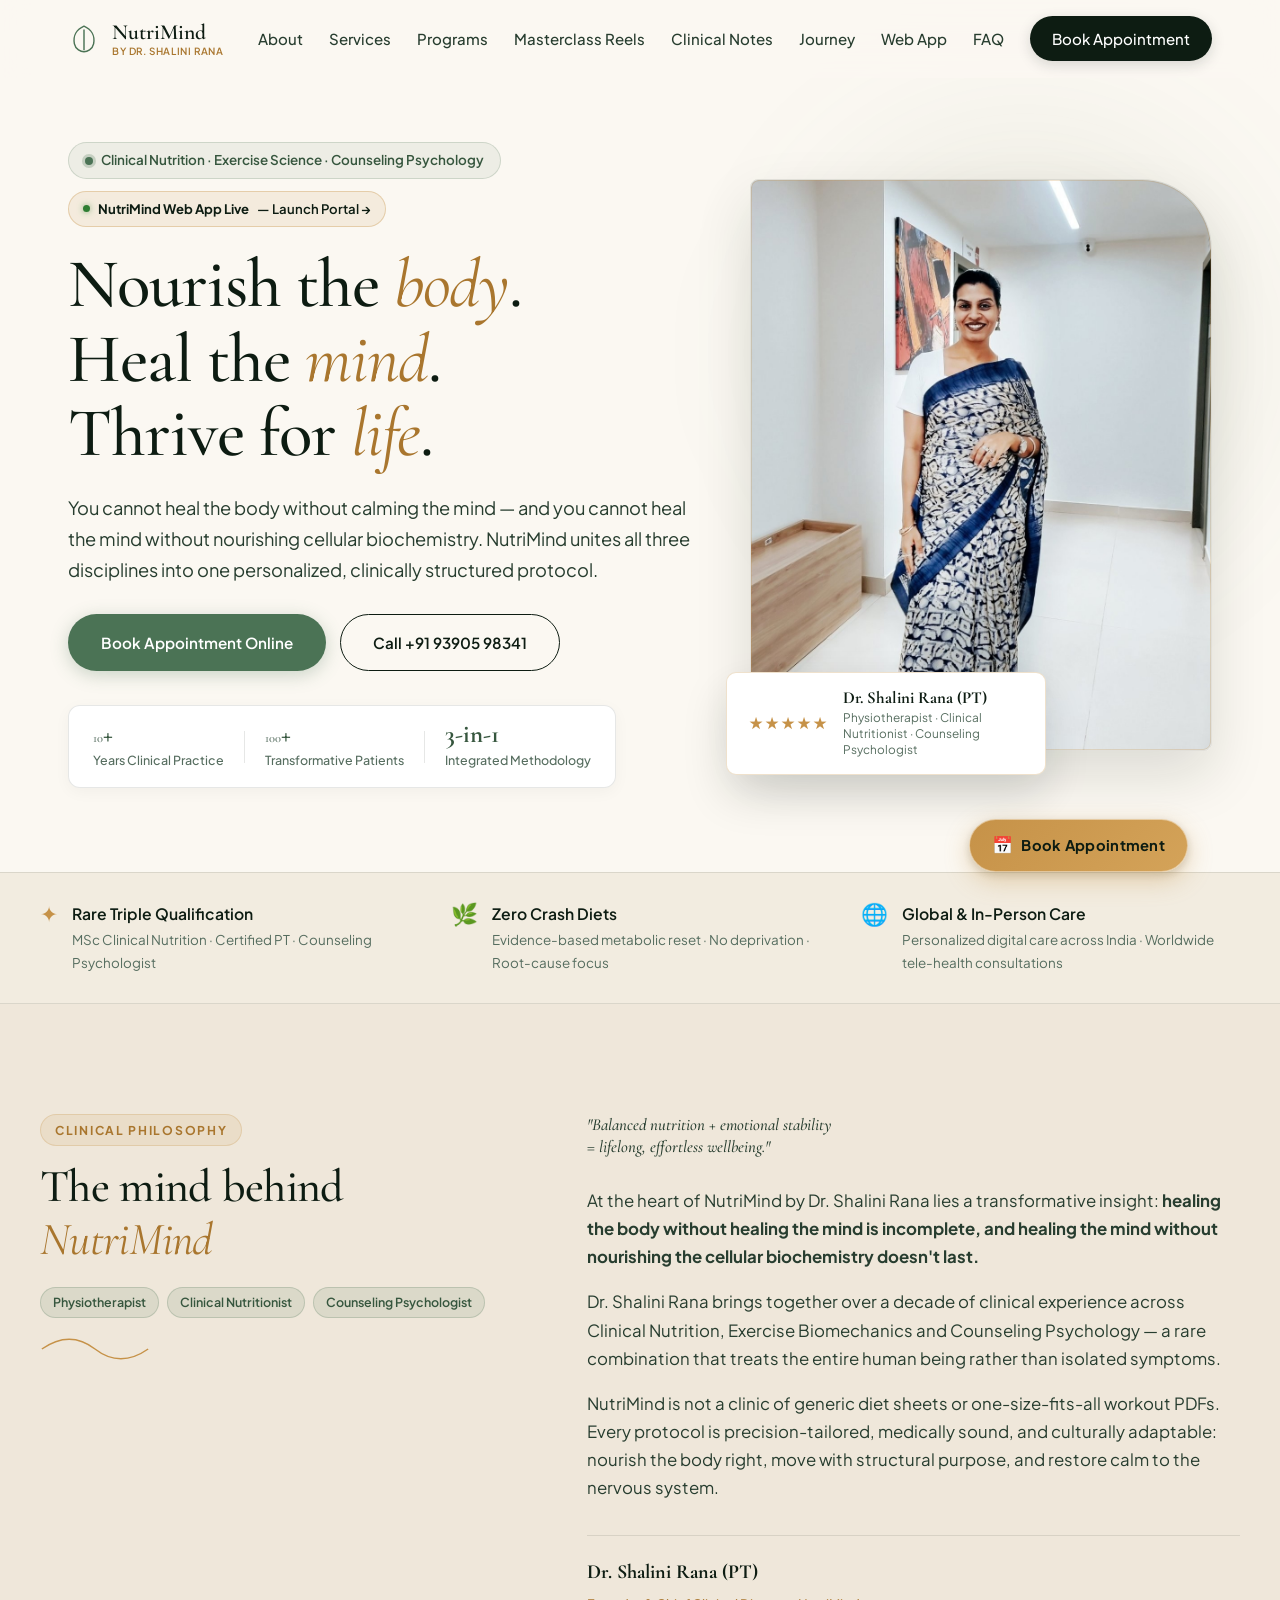
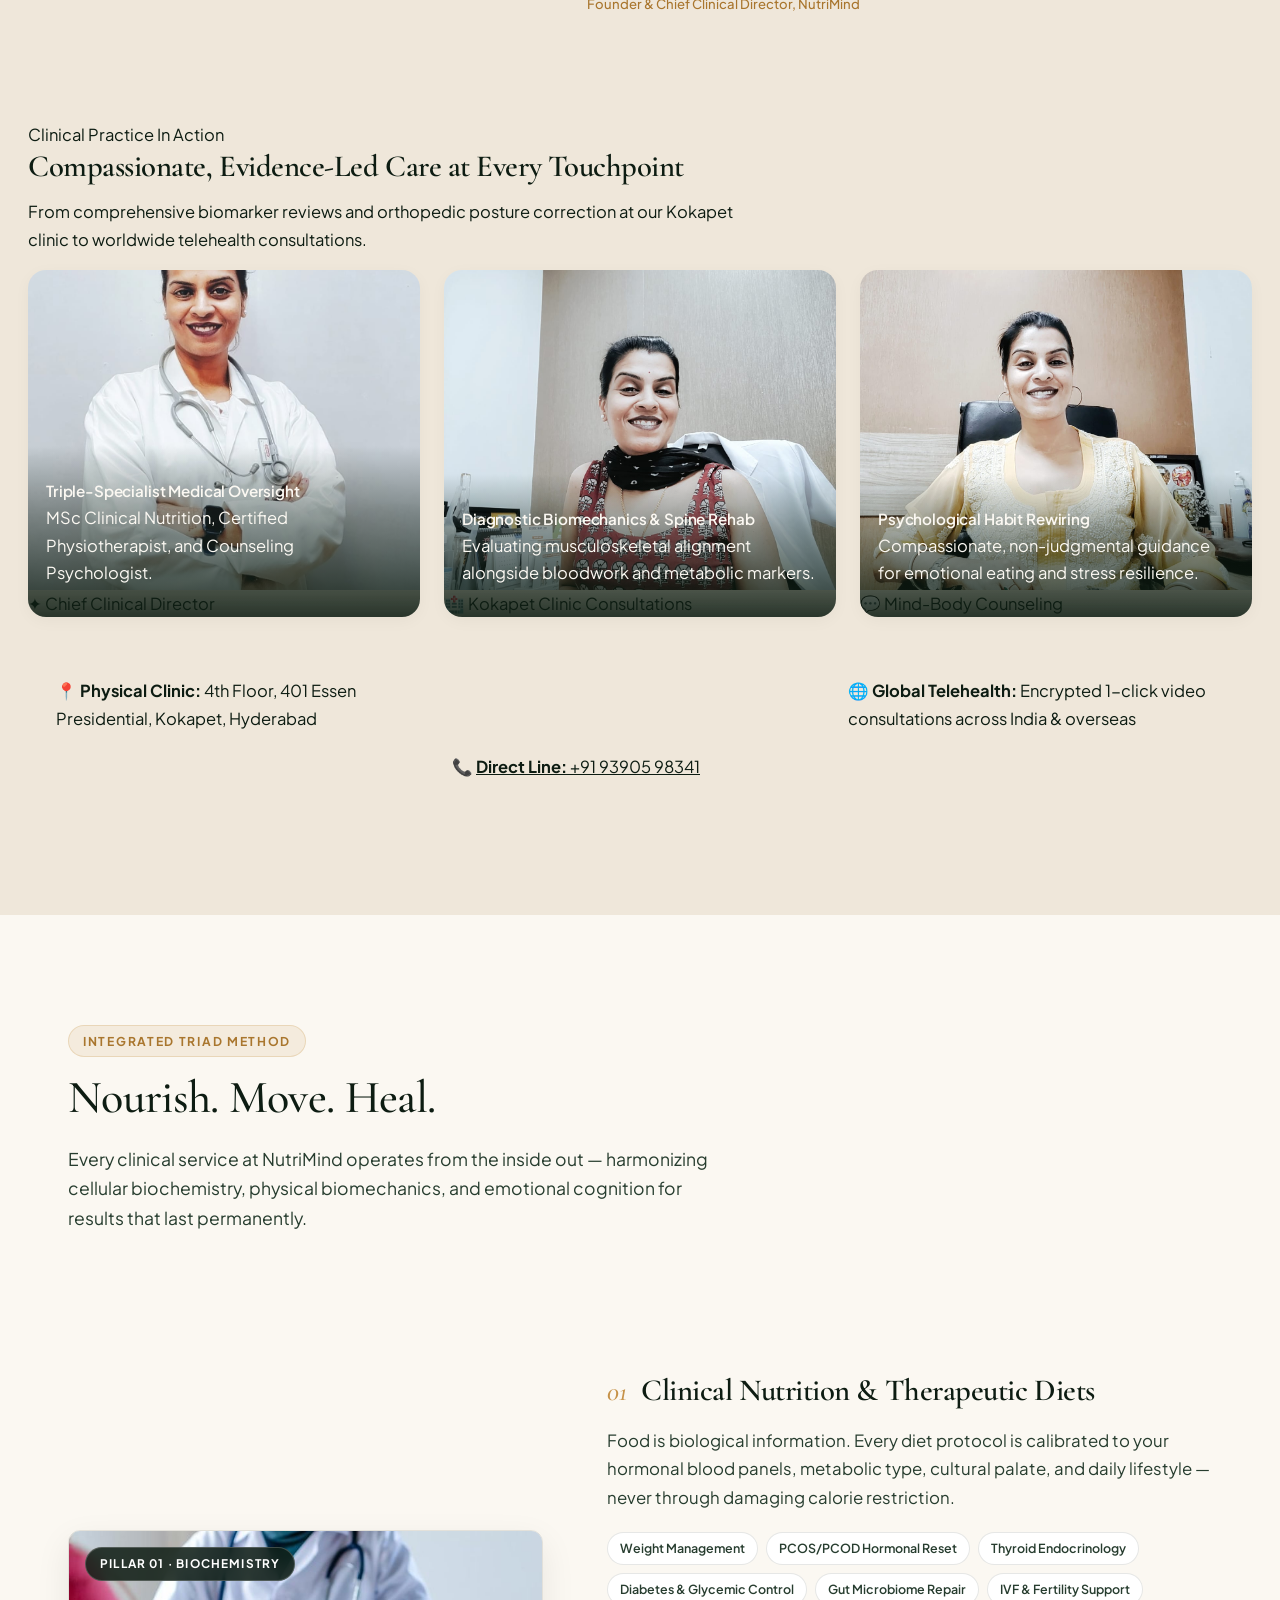
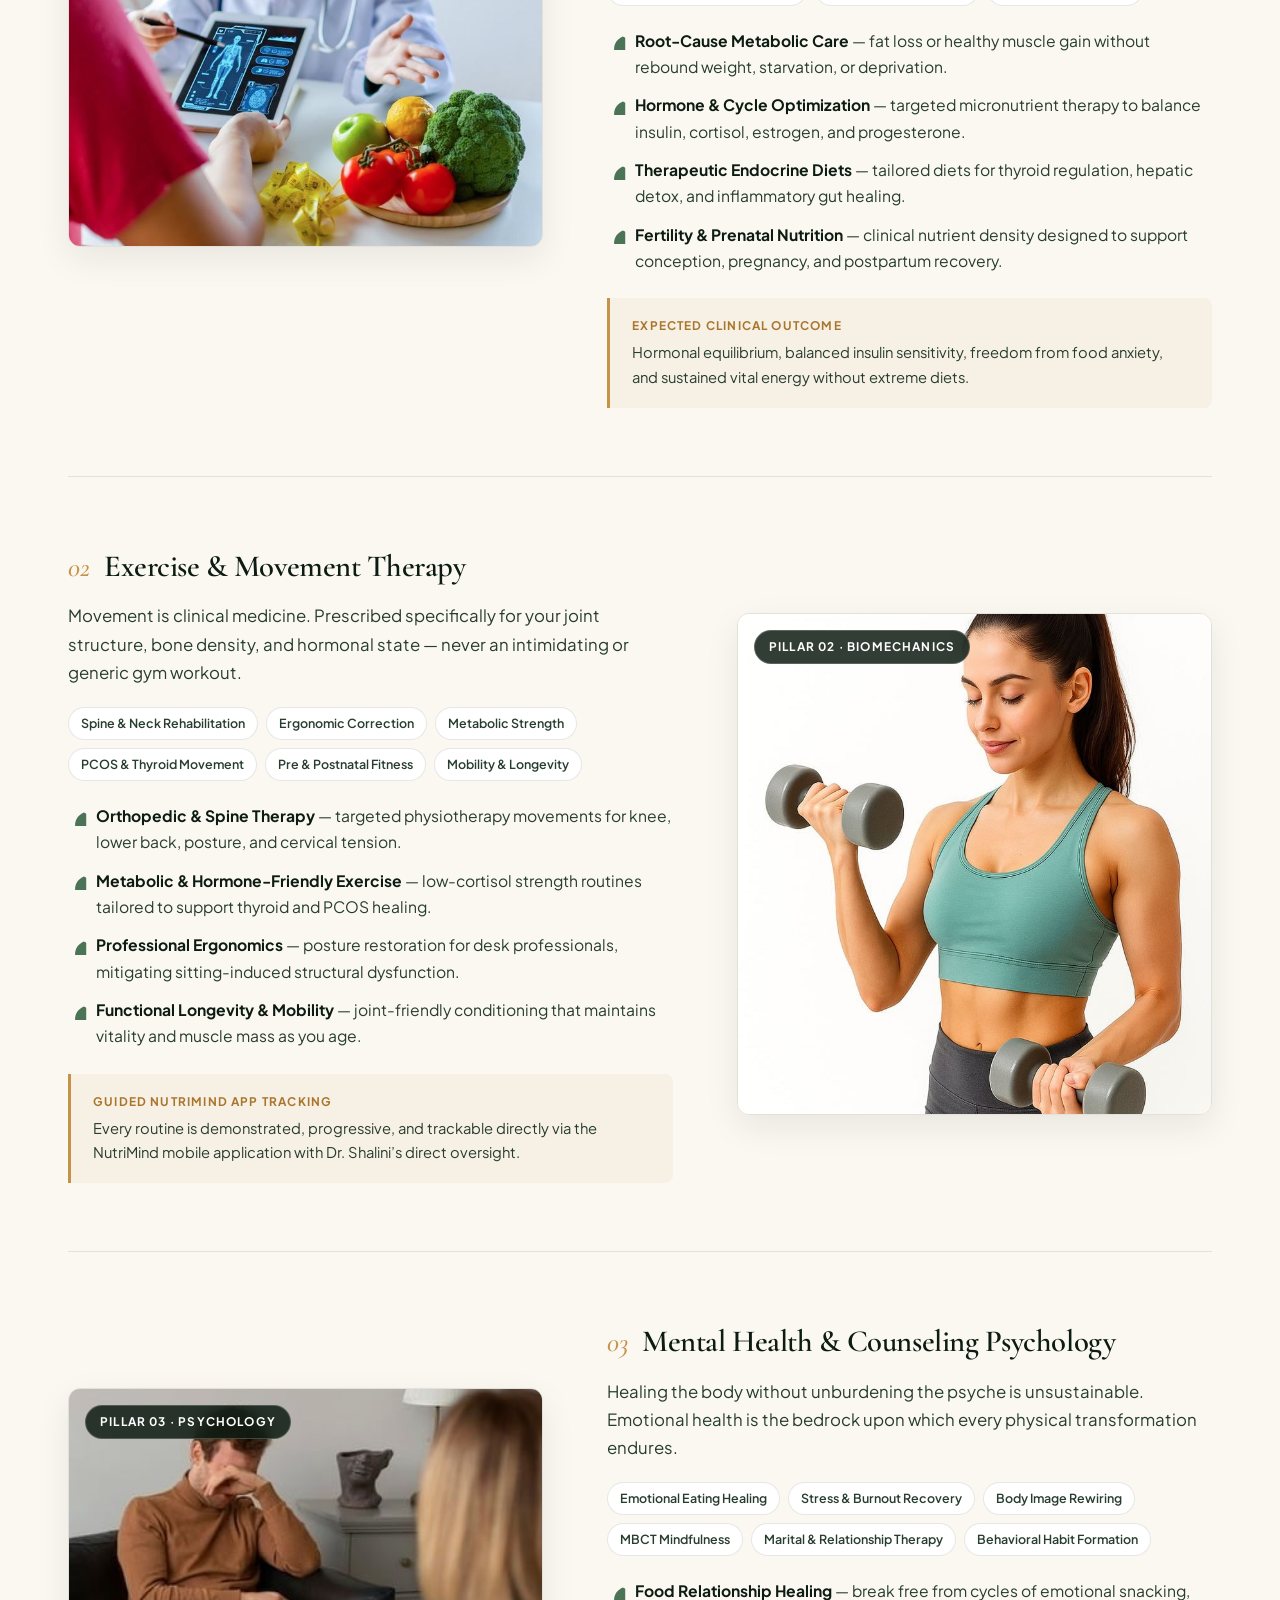
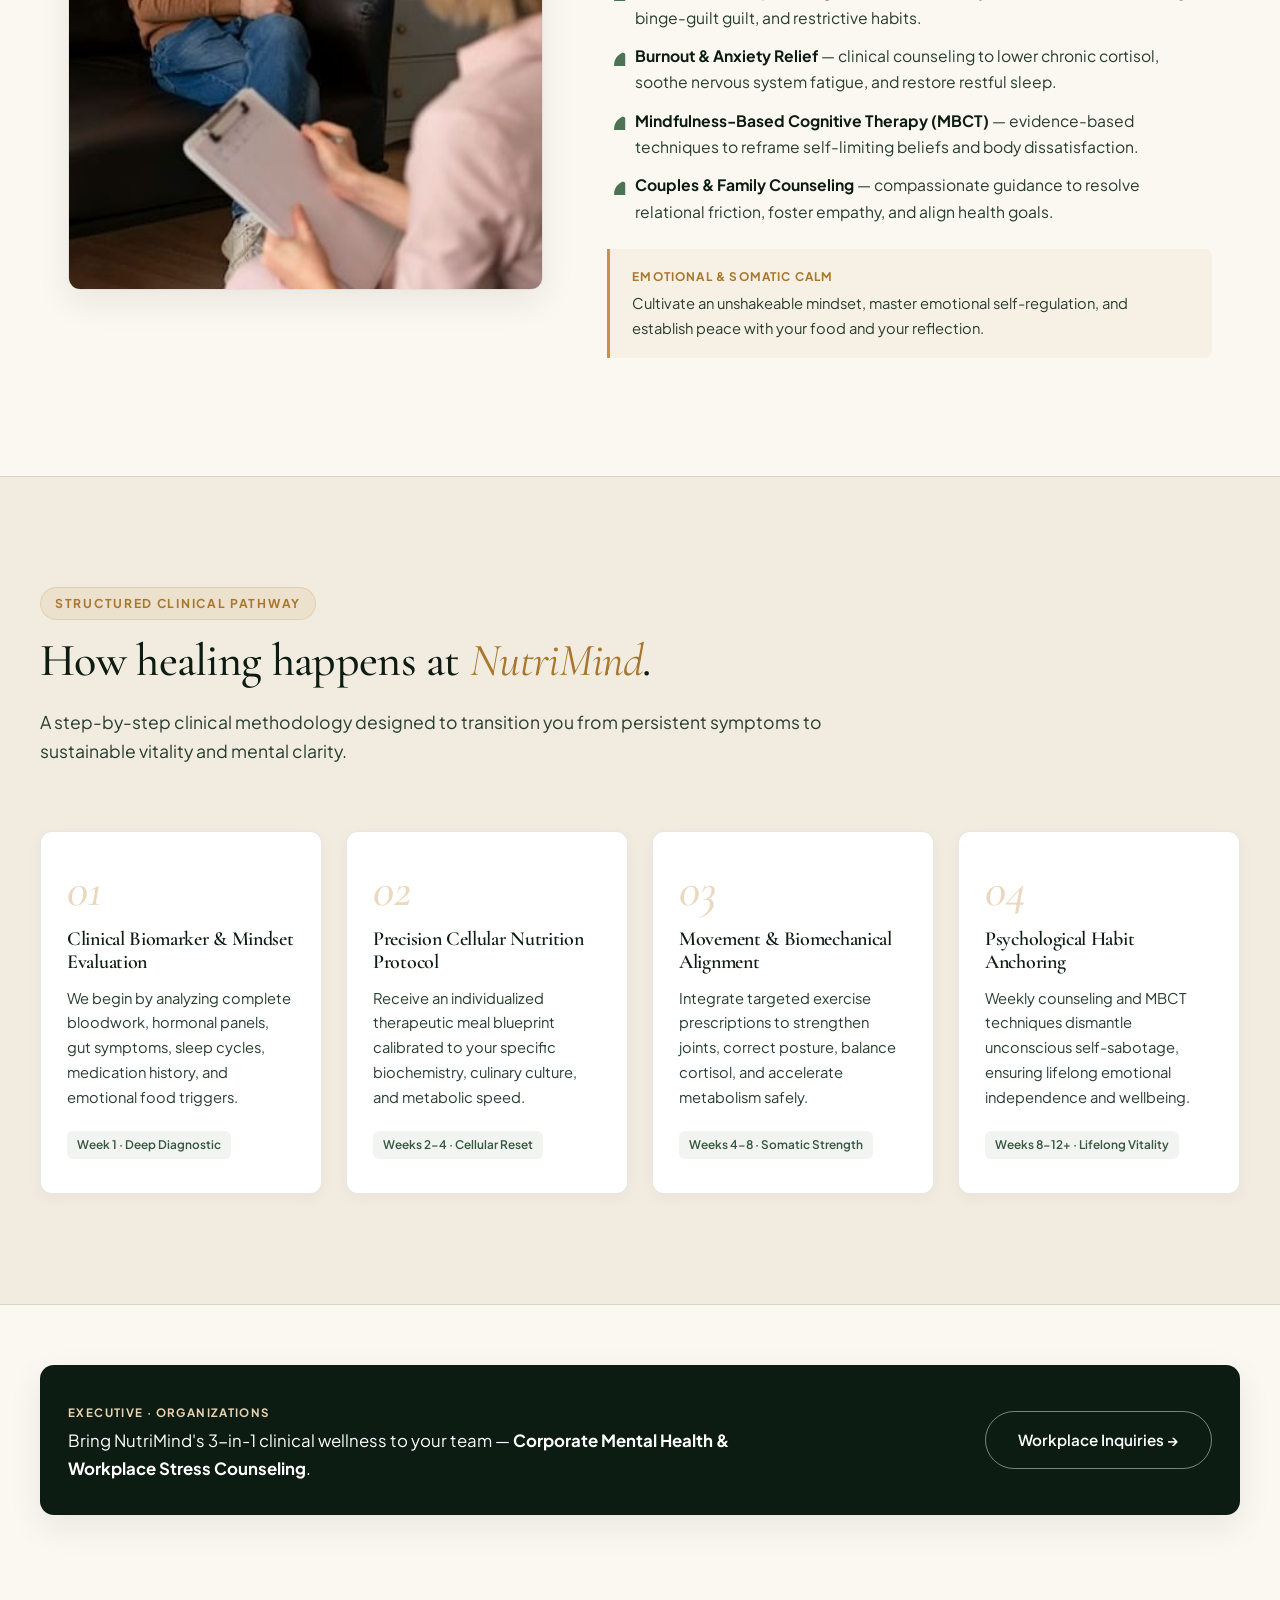
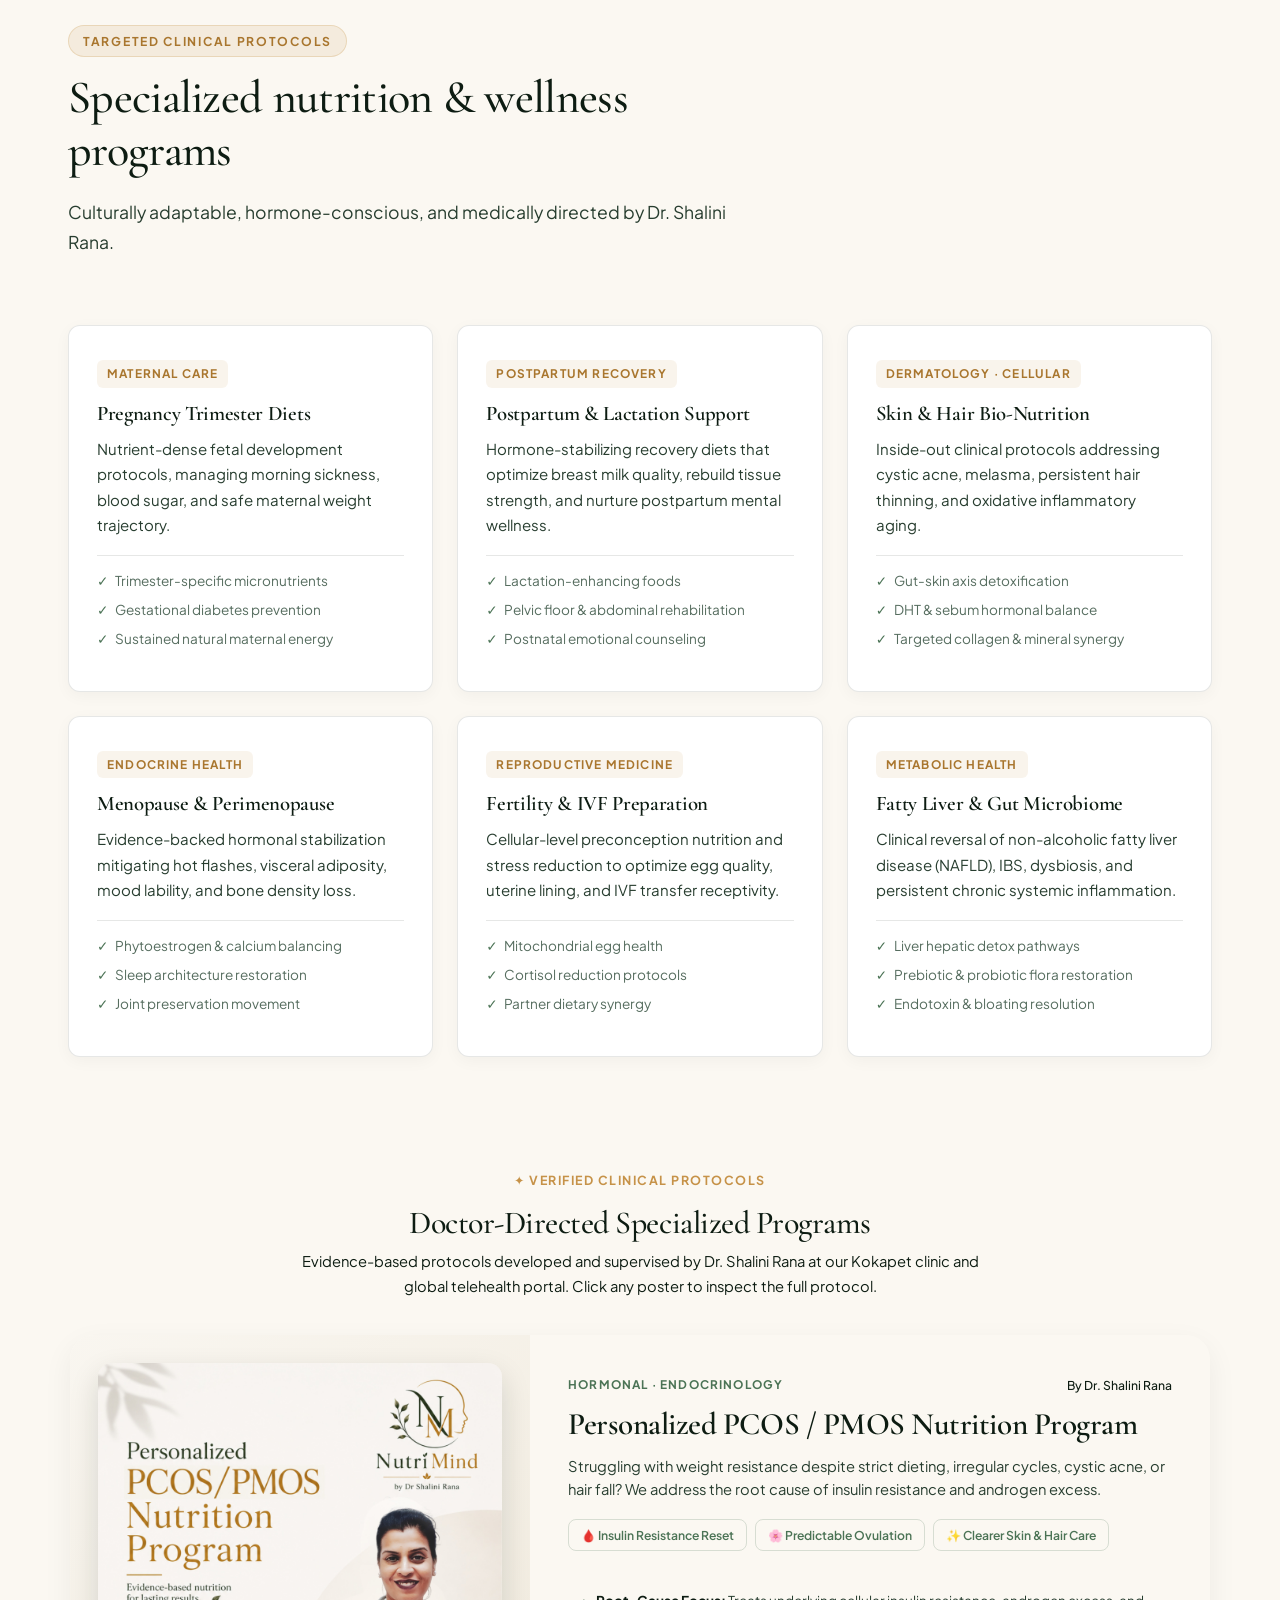
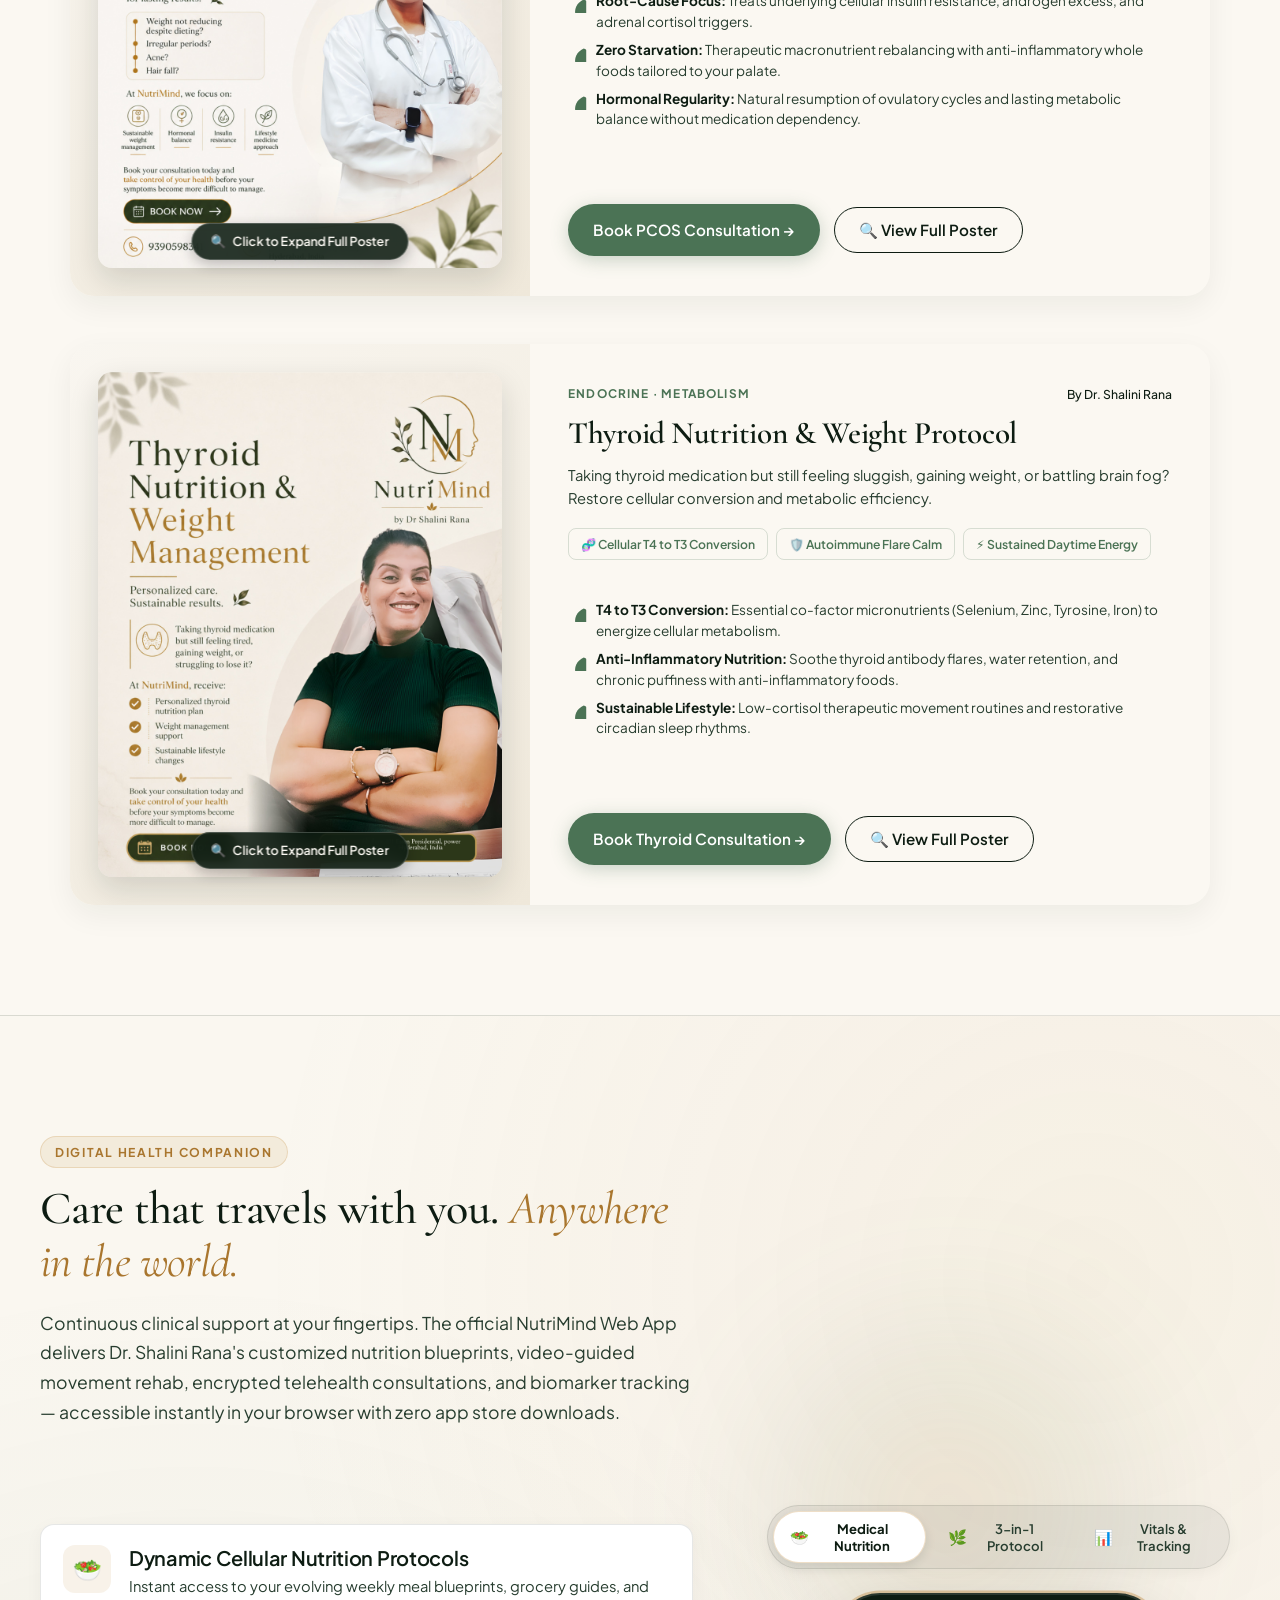
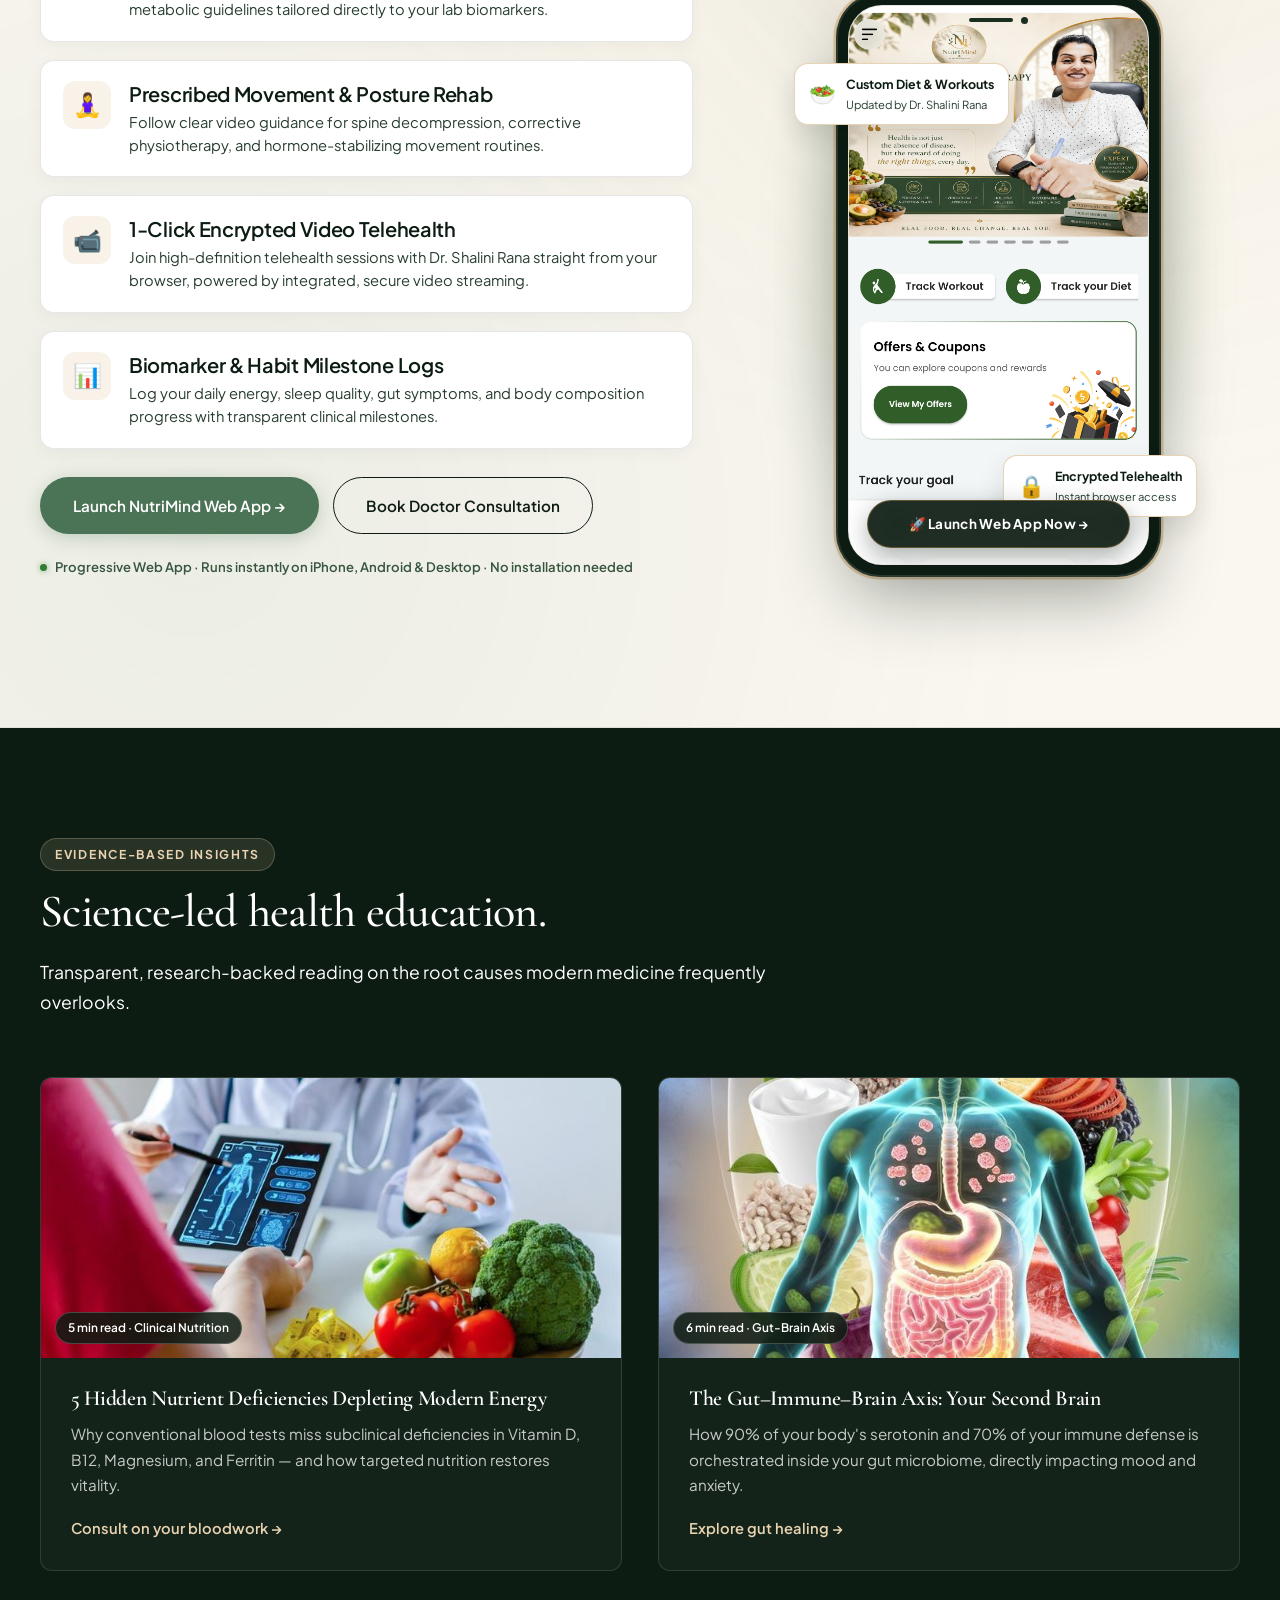
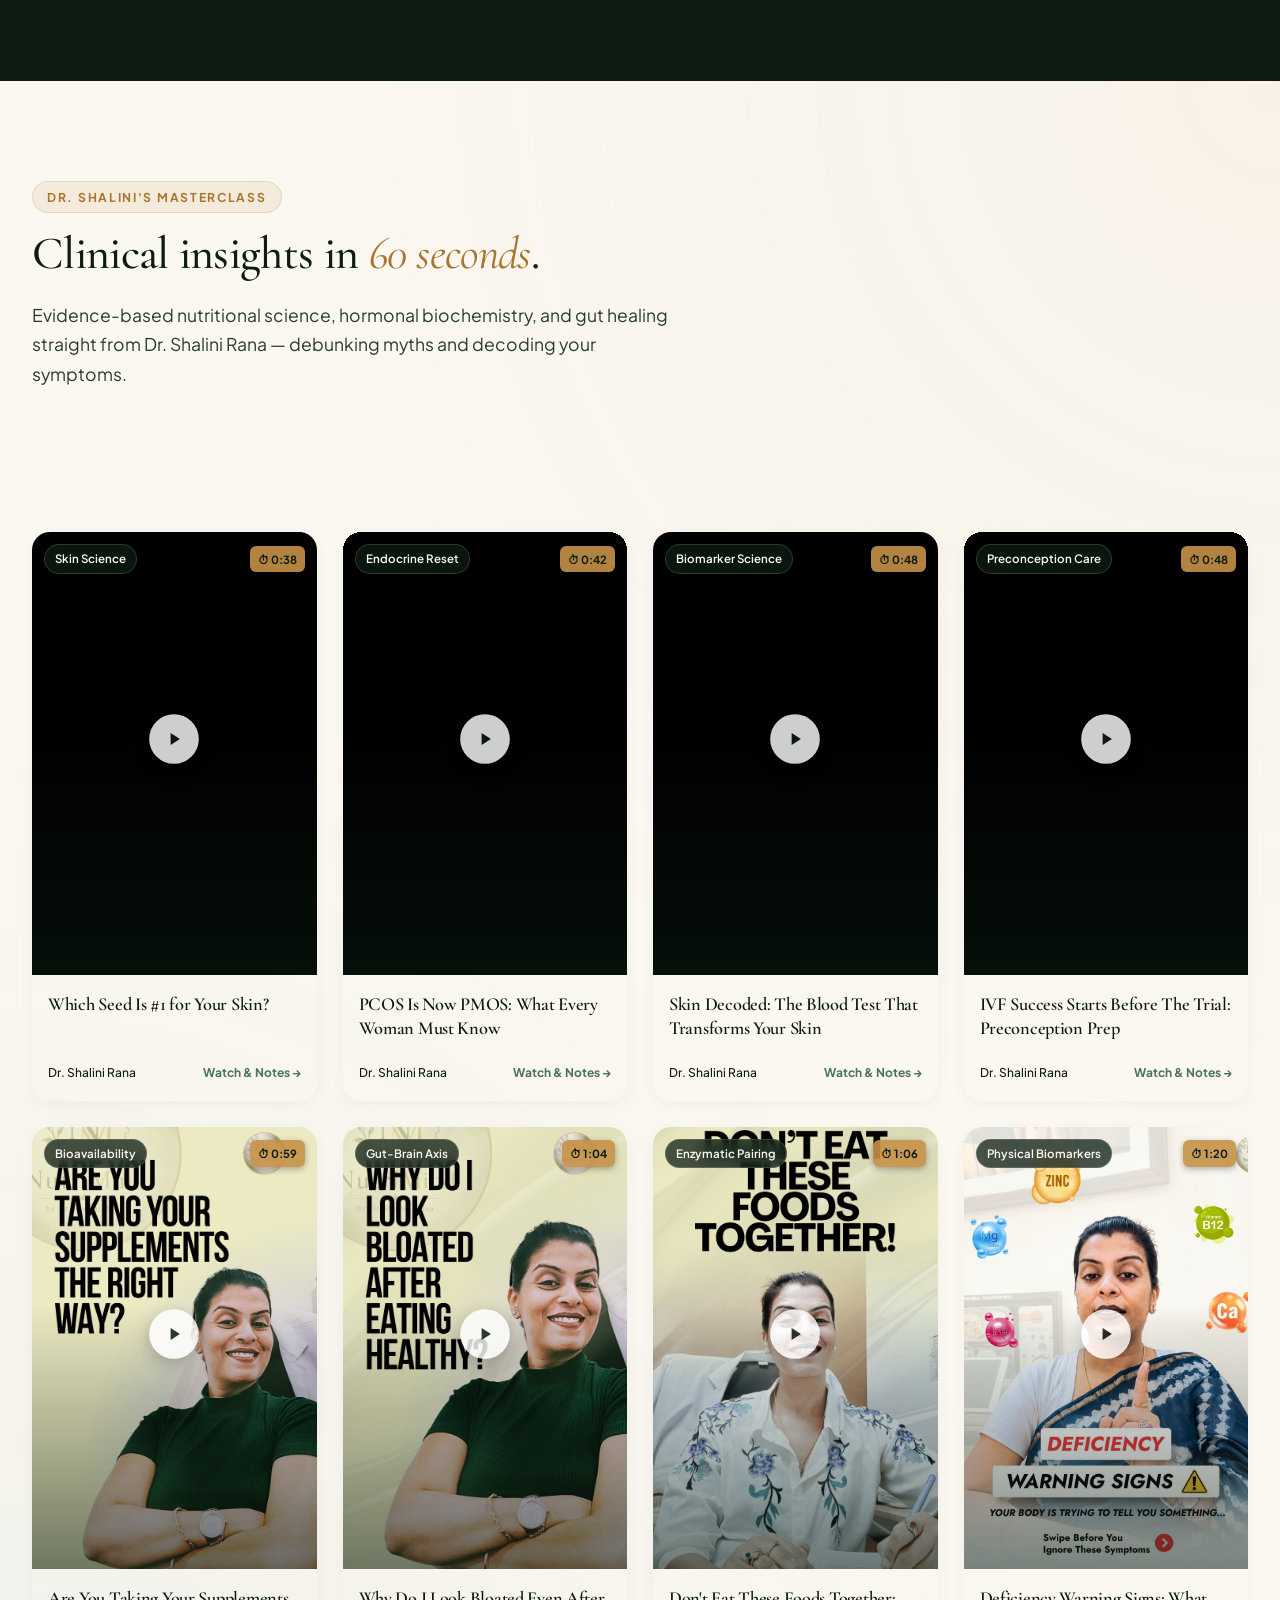
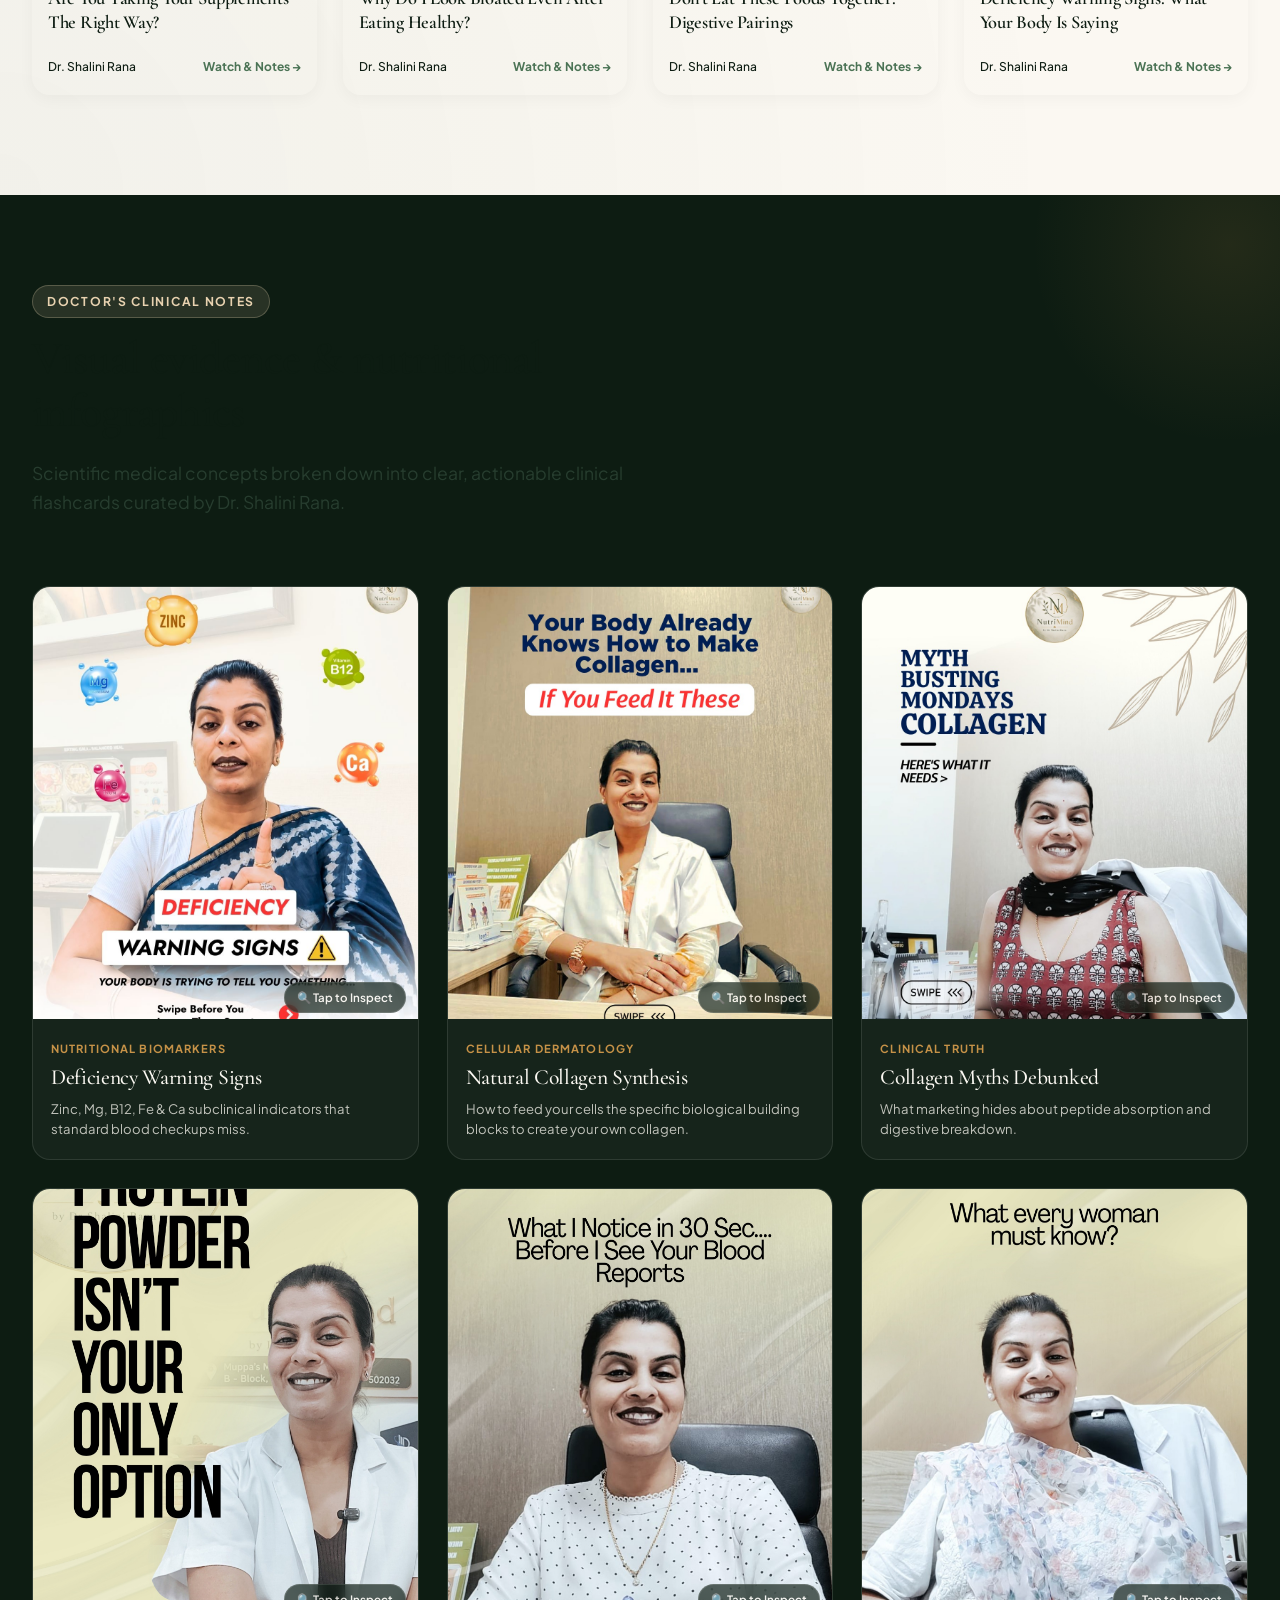
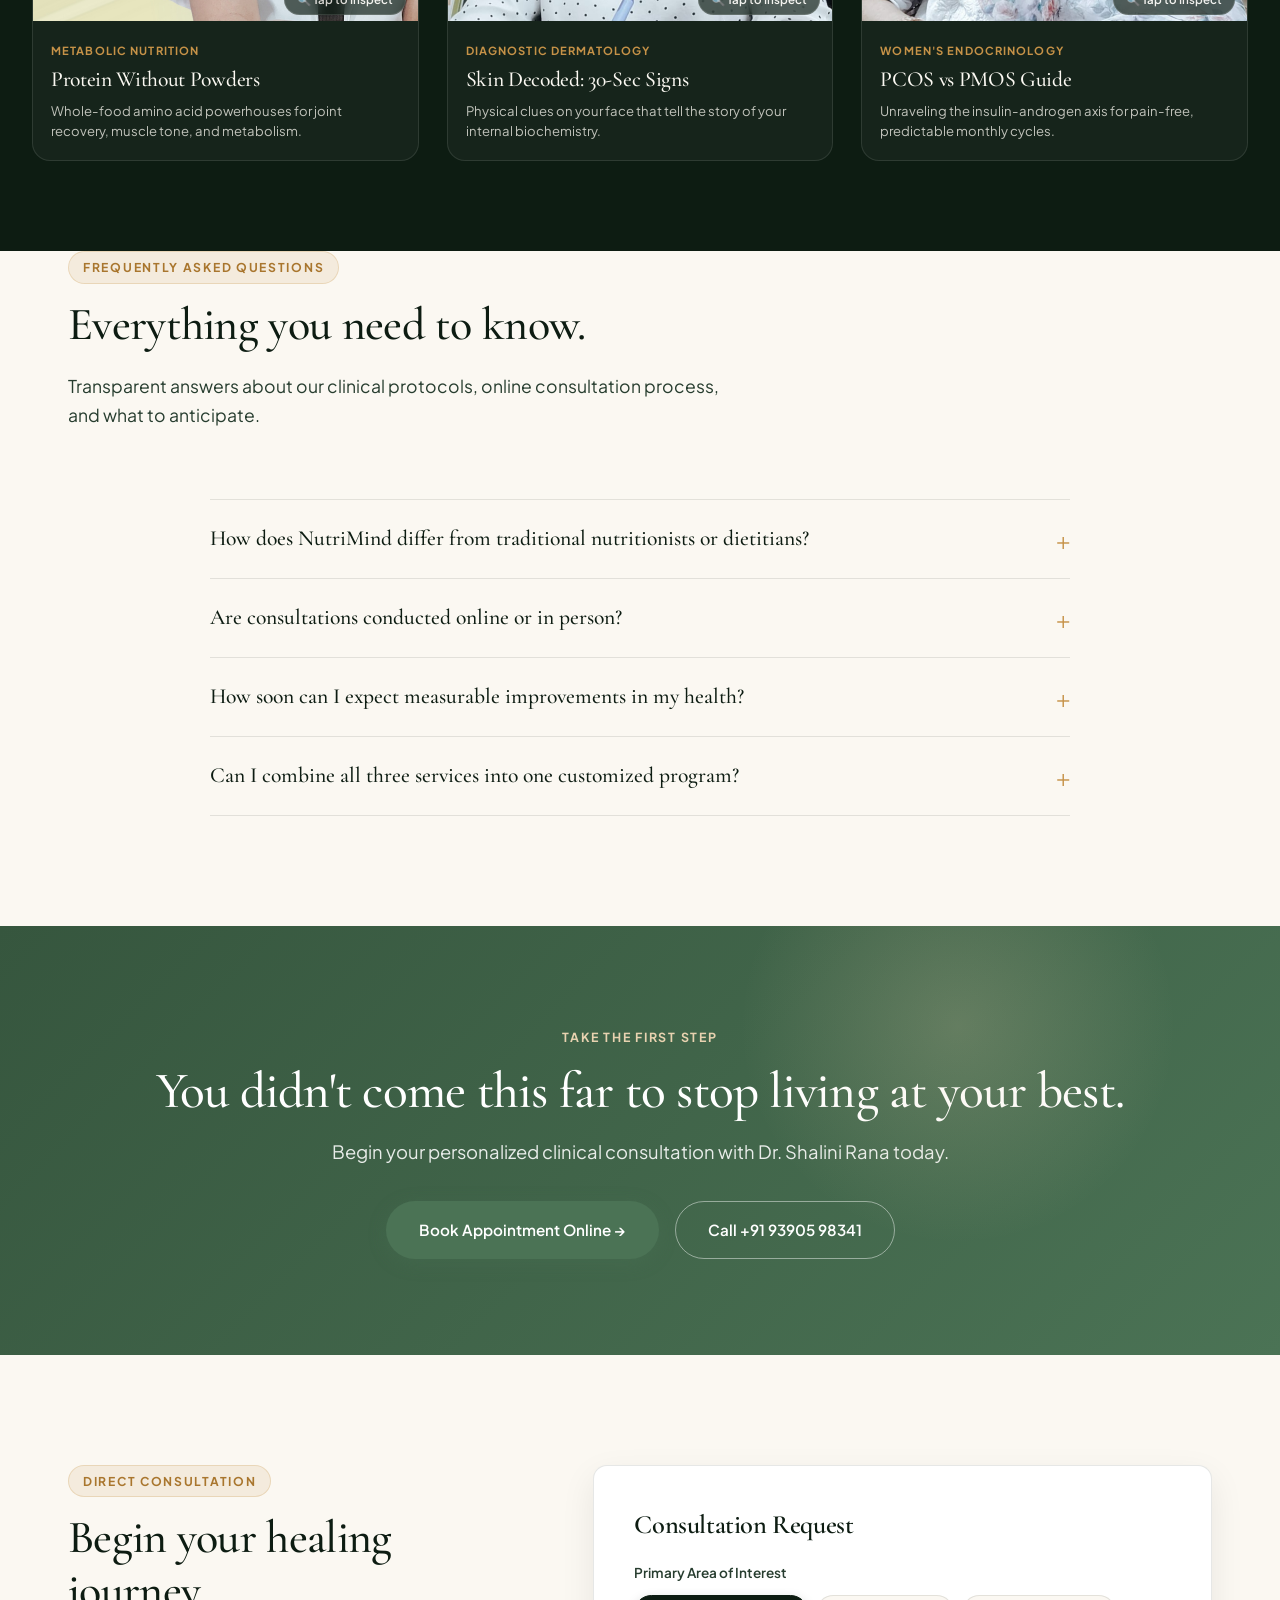
==== commit 6d5b24a6: "Update Dr. Shalini Rana branding across site and add interactive UI/UX portfolio template - Remove "" ====
--- a/index.html
+++ b/index.html
@@ -3,8 +3,8 @@
 <head>
 <meta charset="UTF-8">
 <meta name="viewport" content="width=device-width, initial-scale=1.0">
-<title>NutriMind by Dr. Shalini Chauhan Rana — Clinical Nutrition, Movement &amp; Mind Wellness</title>
-<meta name="description" content="NutriMind by Dr. Shalini Chauhan Rana integrates clinical nutrition, exercise therapy, and mental wellness counseling into one luxury, science-led approach to complete healing.">
+<title>NutriMind by Dr. Shalini Rana — Clinical Nutrition, Movement &amp; Mind Wellness</title>
+<meta name="description" content="NutriMind by Dr. Shalini Rana integrates clinical nutrition, exercise therapy, and mental wellness counseling into one luxury, science-led approach to complete healing.">
 <link rel="preconnect" href="https://fonts.googleapis.com">
 <link rel="preconnect" href="https://fonts.gstatic.com" crossorigin>
 <link href="https://fonts.googleapis.com/css2?family=Cormorant+Garamond:ital,wght@0,400;0,500;0,600;0,700;1,400;1,500;1,600&family=Plus+Jakarta+Sans:wght@300;400;500;600;700&display=swap" rel="stylesheet">
@@ -26,7 +26,7 @@
       <span class="brand-mark" aria-hidden="true">
         <svg viewBox="0 0 40 40" width="32" height="32"><path d="M20 4C11 8 6 16 8 26c1.5 7 8 10 12 10s10.5-3 12-10c2-10-3-18-12-22z" fill="none" stroke="currentColor" stroke-width="1.8"/><path d="M20 8v26" stroke="currentColor" stroke-width="1.8"/></svg>
       </span>
-      <span class="brand-text">NutriMind<em>by Dr. Shalini Chauhan Rana</em></span>
+      <span class="brand-text">NutriMind<em>by Dr. Shalini Rana</em></span>
     </a>
 
     <nav class="main-nav" id="mainNav" aria-label="Primary Navigation">
@@ -93,13 +93,13 @@
 
     <div class="hero-media anim-hero-media">
       <div class="hero-image-wrap">
-        <img src="assets/dr-shalini-portrait.jpg" alt="Dr. Shalini Chauhan Rana, founder of NutriMind" width="1024" height="1436" fetchpriority="high" decoding="async">
+        <img src="assets/dr-shalini-portrait.jpg" alt="Dr. Shalini Rana, founder of NutriMind" width="1024" height="1436" fetchpriority="high" decoding="async">
         <div class="hero-gold-frame" aria-hidden="true"></div>
       </div>
       <div class="hero-media-caption float-badge">
         <div class="caption-stars" aria-hidden="true">★★★★★</div>
         <div class="caption-content">
-          <strong>Dr. Shalini Chauhan Rana (PT)</strong>
+          <strong>Dr. Shalini Rana (PT)</strong>
           <small>Physiotherapist &middot; Clinical Nutritionist &middot; Counseling Psychologist</small>
         </div>
       </div>
@@ -150,11 +150,11 @@
       </div>
       <div class="about-body reveal reveal-right">
         <p class="pull-quote">"Balanced nutrition + emotional stability = lifelong, effortless wellbeing."</p>
-        <p>At the heart of NutriMind by Dr. Shalini Chauhan Rana lies a transformative insight: <strong>healing the body without healing the mind is incomplete, and healing the mind without nourishing the cellular biochemistry doesn't last.</strong></p>
-        <p>Dr. Shalini Chauhan Rana brings together over a decade of clinical experience across Clinical Nutrition, Exercise Biomechanics and Counseling Psychology — a rare combination that treats the entire human being rather than isolated symptoms.</p>
+        <p>At the heart of NutriMind by Dr. Shalini Rana lies a transformative insight: <strong>healing the body without healing the mind is incomplete, and healing the mind without nourishing the cellular biochemistry doesn't last.</strong></p>
+        <p>Dr. Shalini Rana brings together over a decade of clinical experience across Clinical Nutrition, Exercise Biomechanics and Counseling Psychology — a rare combination that treats the entire human being rather than isolated symptoms.</p>
         <p>NutriMind is not a clinic of generic diet sheets or one-size-fits-all workout PDFs. Every protocol is precision-tailored, medically sound, and culturally adaptable: nourish the body right, move with structural purpose, and restore calm to the nervous system.</p>
         <div class="doctor-signature">
-          <strong>Dr. Shalini Chauhan Rana (PT)</strong>
+          <strong>Dr. Shalini Rana (PT)</strong>
           <span>Founder &amp; Chief Clinical Director, NutriMind</span>
         </div>
       </div>
@@ -171,7 +171,7 @@
       <div class="clinic-photo-grid">
         <div class="clinic-photo-card reveal-card">
           <div class="clinic-photo-img-wrap">
-            <img src="assets/dr-shalini/dr-shalini-stethoscope.jpg" alt="Dr. Shalini Chauhan Rana in clinical coat with stethoscope" loading="lazy" decoding="async" width="600" height="750">
+            <img src="assets/dr-shalini/dr-shalini-stethoscope.jpg" alt="Dr. Shalini Rana in clinical coat with stethoscope" loading="lazy" decoding="async" width="600" height="750">
             <span class="clinic-photo-badge">✦ Chief Clinical Director</span>
           </div>
           <div class="clinic-photo-caption">
@@ -482,7 +482,7 @@
       <div class="spotlight-badge-bar">
         <span class="spotlight-kicker">✦ Verified Clinical Protocols</span>
         <h3>Doctor-Directed Specialized Programs</h3>
-        <p>Evidence-based protocols developed and supervised by Dr. Shalini Chauhan Rana at our Kokapet clinic and global telehealth portal. Click any poster to inspect the full protocol.</p>
+        <p>Evidence-based protocols developed and supervised by Dr. Shalini Rana at our Kokapet clinic and global telehealth portal. Click any poster to inspect the full protocol.</p>
       </div>
 
       <div class="program-spotlight-grid">
@@ -491,7 +491,7 @@
           <div class="spotlight-media js-open-lightbox"
                data-img="assets/programs/flyer-pcos.jpg"
                data-title="Personalized PCOS / PMOS Nutrition Program"
-               data-desc="Evidence-based clinical nutrition for lasting hormonal balance, metabolic insulin reset, and ovulation restoration by Dr. Shalini Chauhan Rana."
+               data-desc="Evidence-based clinical nutrition for lasting hormonal balance, metabolic insulin reset, and ovulation restoration by Dr. Shalini Rana."
                tabindex="0" role="button" aria-label="Open high-resolution PCOS protocol flyer">
             <img src="assets/programs/flyer-pcos.jpg" alt="Personalized PCOS / PMOS Nutrition Program by Dr. Shalini Rana" loading="lazy" decoding="async" width="2048" height="2560">
             <div class="spotlight-zoom-indicator">
@@ -502,7 +502,7 @@
           <div class="spotlight-content">
             <div class="spotlight-header-meta">
               <span class="spotlight-tag">Hormonal &middot; Endocrinology</span>
-              <span class="spotlight-doc-label">By Dr. Shalini Chauhan Rana</span>
+              <span class="spotlight-doc-label">By Dr. Shalini Rana</span>
             </div>
             <h4>Personalized PCOS / PMOS Nutrition Program</h4>
             <p class="spotlight-lead">Struggling with weight resistance despite strict dieting, irregular cycles, cystic acne, or hair fall? We address the root cause of insulin resistance and androgen excess.</p>
@@ -524,7 +524,7 @@
               <button type="button" class="btn btn-ghost js-open-lightbox"
                       data-img="assets/programs/flyer-pcos.jpg"
                       data-title="Personalized PCOS / PMOS Nutrition Program"
-                      data-desc="Evidence-based clinical nutrition for lasting hormonal balance, metabolic insulin reset, and ovulation restoration by Dr. Shalini Chauhan Rana.">
+                      data-desc="Evidence-based clinical nutrition for lasting hormonal balance, metabolic insulin reset, and ovulation restoration by Dr. Shalini Rana.">
                 🔍 View Full Poster
               </button>
             </div>
@@ -536,7 +536,7 @@
           <div class="spotlight-media js-open-lightbox"
                data-img="assets/programs/flyer-thyroid.jpg"
                data-title="Thyroid Nutrition & Weight Management Protocol"
-               data-desc="Personalized endocrine care for Hashimoto's, Hypothyroidism, sluggish cellular conversion, and chronic fatigue by Dr. Shalini Chauhan Rana."
+               data-desc="Personalized endocrine care for Hashimoto's, Hypothyroidism, sluggish cellular conversion, and chronic fatigue by Dr. Shalini Rana."
                tabindex="0" role="button" aria-label="Open high-resolution Thyroid protocol flyer">
             <img src="assets/programs/flyer-thyroid.jpg" alt="Thyroid Nutrition & Weight Management Protocol by Dr. Shalini Rana" loading="lazy" decoding="async" width="2048" height="2560">
             <div class="spotlight-zoom-indicator">
@@ -547,7 +547,7 @@
           <div class="spotlight-content">
             <div class="spotlight-header-meta">
               <span class="spotlight-tag">Endocrine &middot; Metabolism</span>
-              <span class="spotlight-doc-label">By Dr. Shalini Chauhan Rana</span>
+              <span class="spotlight-doc-label">By Dr. Shalini Rana</span>
             </div>
             <h4>Thyroid Nutrition &amp; Weight Protocol</h4>
             <p class="spotlight-lead">Taking thyroid medication but still feeling sluggish, gaining weight, or battling brain fog? Restore cellular conversion and metabolic efficiency.</p>
@@ -569,7 +569,7 @@
               <button type="button" class="btn btn-ghost js-open-lightbox"
                       data-img="assets/programs/flyer-thyroid.jpg"
                       data-title="Thyroid Nutrition & Weight Management Protocol"
-                      data-desc="Personalized endocrine care for Hashimoto's, Hypothyroidism, sluggish cellular conversion, and chronic fatigue by Dr. Shalini Chauhan Rana.">
+                      data-desc="Personalized endocrine care for Hashimoto's, Hypothyroidism, sluggish cellular conversion, and chronic fatigue by Dr. Shalini Rana.">
                 🔍 View Full Poster
               </button>
             </div>
@@ -749,7 +749,7 @@
       <div class="section-intro reveal reveal-up">
         <span class="section-tag">Dr. Shalini's Masterclass</span>
         <h2>Clinical insights in <em>60 seconds</em>.</h2>
-        <p>Evidence-based nutritional science, hormonal biochemistry, and gut healing straight from Dr. Shalini Chauhan Rana — debunking myths and decoding your symptoms.</p>
+        <p>Evidence-based nutritional science, hormonal biochemistry, and gut healing straight from Dr. Shalini Rana — debunking myths and decoding your symptoms.</p>
       </div>
 
       <!-- CATEGORY FILTER BUTTONS -->
@@ -802,7 +802,7 @@
           <div class="reel-info">
             <h4>Which Seed Is #1 for Your Skin?</h4>
             <div class="reel-footer-meta">
-              <span class="reel-author">Dr. Shalini Chauhan Rana</span>
+              <span class="reel-author">Dr. Shalini Rana</span>
               <span class="reel-watch-link">Watch &amp; Notes &rarr;</span>
             </div>
           </div>
@@ -833,7 +833,7 @@
           <div class="reel-info">
             <h4>PCOS Is Now PMOS: What Every Woman Must Know</h4>
             <div class="reel-footer-meta">
-              <span class="reel-author">Dr. Shalini Chauhan Rana</span>
+              <span class="reel-author">Dr. Shalini Rana</span>
               <span class="reel-watch-link">Watch &amp; Notes &rarr;</span>
             </div>
           </div>
@@ -864,7 +864,7 @@
           <div class="reel-info">
             <h4>Skin Decoded: The Blood Test That Transforms Your Skin</h4>
             <div class="reel-footer-meta">
-              <span class="reel-author">Dr. Shalini Chauhan Rana</span>
+              <span class="reel-author">Dr. Shalini Rana</span>
               <span class="reel-watch-link">Watch &amp; Notes &rarr;</span>
             </div>
           </div>
@@ -895,7 +895,7 @@
           <div class="reel-info">
             <h4>IVF Success Starts Before The Trial: Preconception Prep</h4>
             <div class="reel-footer-meta">
-              <span class="reel-author">Dr. Shalini Chauhan Rana</span>
+              <span class="reel-author">Dr. Shalini Rana</span>
               <span class="reel-watch-link">Watch &amp; Notes &rarr;</span>
             </div>
           </div>
@@ -926,7 +926,7 @@
           <div class="reel-info">
             <h4>Are You Taking Your Supplements The Right Way?</h4>
             <div class="reel-footer-meta">
-              <span class="reel-author">Dr. Shalini Chauhan Rana</span>
+              <span class="reel-author">Dr. Shalini Rana</span>
               <span class="reel-watch-link">Watch &amp; Notes &rarr;</span>
             </div>
           </div>
@@ -957,7 +957,7 @@
           <div class="reel-info">
             <h4>Why Do I Look Bloated Even After Eating Healthy?</h4>
             <div class="reel-footer-meta">
-              <span class="reel-author">Dr. Shalini Chauhan Rana</span>
+              <span class="reel-author">Dr. Shalini Rana</span>
               <span class="reel-watch-link">Watch &amp; Notes &rarr;</span>
             </div>
           </div>
@@ -988,7 +988,7 @@
           <div class="reel-info">
             <h4>Don't Eat These Foods Together: Digestive Pairings</h4>
             <div class="reel-footer-meta">
-              <span class="reel-author">Dr. Shalini Chauhan Rana</span>
+              <span class="reel-author">Dr. Shalini Rana</span>
               <span class="reel-watch-link">Watch &amp; Notes &rarr;</span>
             </div>
           </div>
@@ -1019,7 +1019,7 @@
           <div class="reel-info">
             <h4>Deficiency Warning Signs: What Your Body Is Saying</h4>
             <div class="reel-footer-meta">
-              <span class="reel-author">Dr. Shalini Chauhan Rana</span>
+              <span class="reel-author">Dr. Shalini Rana</span>
               <span class="reel-watch-link">Watch &amp; Notes &rarr;</span>
             </div>
           </div>
@@ -1034,7 +1034,7 @@
     <div class="section-intro light reveal reveal-up">
       <span class="section-tag light">Doctor's Clinical Notes</span>
       <h2>Visual evidence &amp; nutritional infographics</h2>
-      <p>Scientific medical concepts broken down into clear, actionable clinical flashcards curated by Dr. Shalini Chauhan Rana.</p>
+      <p>Scientific medical concepts broken down into clear, actionable clinical flashcards curated by Dr. Shalini Rana.</p>
     </div>
 
     <div class="infographics-grid reveal-stagger">
@@ -1216,7 +1216,7 @@
       <div class="contact-info reveal reveal-left">
         <span class="section-tag">Direct Consultation</span>
         <h2>Begin your healing journey.</h2>
-        <p>Have a clinical question before booking? Reach out directly — Dr. Shalini Chauhan Rana and her personal team respond within 24 hours.</p>
+        <p>Have a clinical question before booking? Reach out directly — Dr. Shalini Rana and her personal team respond within 24 hours.</p>
 
         <!-- ONLINE BOOKING CARD -->
         <div class="online-booking-card">
@@ -1248,7 +1248,7 @@
           <a href="https://www.facebook.com/share/1HxZmx1Fyy/" target="_blank" rel="noopener" aria-label="NutriMind on Facebook">
             <svg viewBox="0 0 24 24" width="20" height="20"><path fill="currentColor" d="M22 12a10 10 0 1 0-11.6 9.9v-7H7.9V12h2.5V9.8c0-2.5 1.5-3.9 3.8-3.9 1.1 0 2.2.2 2.2.2v2.4h-1.2c-1.2 0-1.6.8-1.6 1.6V12h2.8l-.4 2.9h-2.4v7A10 10 0 0 0 22 12z"/></svg>
           </a>
-          <a href="https://www.instagram.com/nutrimindbydrshalinirana?stkn=MWM5YXphNmJxcWhzYw%3D%3D" target="_blank" rel="noopener" aria-label="NutriMind by Dr. Shalini Chauhan Rana on Instagram">
+          <a href="https://www.instagram.com/nutrimindbydrshalinirana?stkn=MWM5YXphNmJxcWhzYw%3D%3D" target="_blank" rel="noopener" aria-label="NutriMind by Dr. Shalini Rana on Instagram">
             <svg viewBox="0 0 24 24" width="20" height="20"><path fill="currentColor" d="M12 2c2.7 0 3.05.01 4.12.06 1.06.05 1.79.22 2.43.47.66.26 1.21.6 1.76 1.15.55.55.9 1.1 1.15 1.76.25.64.42 1.37.47 2.43.05 1.07.06 1.42.06 4.12s-.01 3.05-.06 4.12c-.05 1.06-.22 1.79-.47 2.43-.26.66-.6 1.21-1.15 1.76-.55.55-1.1.9-1.76 1.15-.64.25-1.37.42-2.43.47-1.07.05-1.42.06-4.12.06s-3.05-.01-4.12-.06c-1.06-.05-1.79-.22-2.43-.47a4.9 4.9 0 0 1-1.76-1.15 4.9 4.9 0 0 1-1.15-1.76c-.25-.64-.42-1.37-.47-2.43C2.01 15.05 2 14.7 2 12s.01-3.05.06-4.12c.05-1.06.22-1.79.47-2.43.26-.66.6-1.21 1.15-1.76A4.9 4.9 0 0 1 5.44.54C6.08.29 6.81.12 7.87.07 8.95.01 9.3 0 12 0zm0 5a5 5 0 1 0 0 10 5 5 0 0 0 0-10zm0 8.25A3.25 3.25 0 1 1 12 6.75a3.25 3.25 0 0 1 0 6.5zM17.4 4.6a1.17 1.17 0 1 0 0 2.34 1.17 1.17 0 0 0 0-2.34z" transform="translate(0 2)"/></svg>
           </a>
           <a href="https://www.linkedin.com/in/dr-shalini-rana-pt" target="_blank" rel="noopener" aria-label="Dr. Shalini Rana on LinkedIn">
@@ -1337,9 +1337,9 @@
         <!-- REEL DETAILS & CLINICAL TAKEAWAYS COLUMN -->
         <div class="reel-modal-sidebar">
           <div class="reel-doctor-chip">
-            <img src="assets/dr-shalini/dr-shalini-stethoscope.jpg" alt="Dr. Shalini Chauhan Rana" class="reel-doc-avatar" loading="lazy" decoding="async">
+            <img src="assets/dr-shalini/dr-shalini-stethoscope.jpg" alt="Dr. Shalini Rana" class="reel-doc-avatar" loading="lazy" decoding="async">
             <div class="reel-doc-meta">
-              <strong>Dr. Shalini Chauhan Rana</strong>
+              <strong>Dr. Shalini Rana</strong>
               <span>Integrative Health Director &middot; NutriMind</span>
             </div>
           </div>
@@ -1391,7 +1391,7 @@
         <div class="lightbox-info-col">
           <div class="lightbox-badge-row">
             <span class="lightbox-badge" id="lightboxBadge">Clinical Note</span>
-            <span class="lightbox-author">Curated by Dr. Shalini Chauhan Rana</span>
+            <span class="lightbox-author">Curated by Dr. Shalini Rana</span>
           </div>
           <h3 id="lightboxTitle" class="lightbox-title">Clinical Protocol</h3>
           <p id="lightboxDesc" class="lightbox-desc">Detailed clinical breakdown and metabolic principles.</p>
@@ -1401,7 +1401,7 @@
               <span class="lightbox-pill">Personalized Care</span>
               <h4>Have questions about this condition?</h4>
             </div>
-            <p>Every body has unique biochemical and structural needs. Dr. Shalini Chauhan Rana designs custom protocols based on your bloodwork and lifestyle.</p>
+            <p>Every body has unique biochemical and structural needs. Dr. Shalini Rana designs custom protocols based on your bloodwork and lifestyle.</p>
             <a href="https://booking.clinikpe.com/doctors/dr-shalini-rana-KVoUWVHR/KVoUWVHR" target="_blank" rel="noopener" class="btn btn-primary full btn-pulse">
               Schedule Clinical Consultation &rarr;
             </a>
@@ -1428,7 +1428,7 @@
   <!-- PRIMARY NUTRIMIND PRACTICE FOOTER -->
   <div class="footer-inner">
     <div class="footer-brand">
-      <span class="brand-text small">NutriMind <em>by Dr. Shalini Chauhan Rana</em></span>
+      <span class="brand-text small">NutriMind <em>by Dr. Shalini Rana</em></span>
       <p>Integrated Clinical Nutrition &middot; Exercise Science &middot; Counseling Psychology</p>
       <span class="footer-clinic-loc">Kokapet Clinic, Hyderabad &middot; Worldwide Telehealth Consultations</span>
     </div>
@@ -1487,7 +1487,7 @@
   <!-- BOTTOM LEGAL BAR -->
   <div class="footer-legal-bar">
     <div class="legal-inner">
-      <p class="legal-client">&copy; 2026 NutriMind by Dr. Shalini Chauhan Rana. All medical and clinical rights reserved.</p>
+      <p class="legal-client">&copy; 2026 NutriMind by Dr. Shalini Rana. All medical and clinical rights reserved.</p>
       <p class="legal-dev">&copy; 2026 <a href="https://www.rekacreativelabs.com/index.html" target="_blank" rel="noopener">Reka Creative Labs</a>. Digital Architecture &amp; Development.</p>
     </div>
   </div>
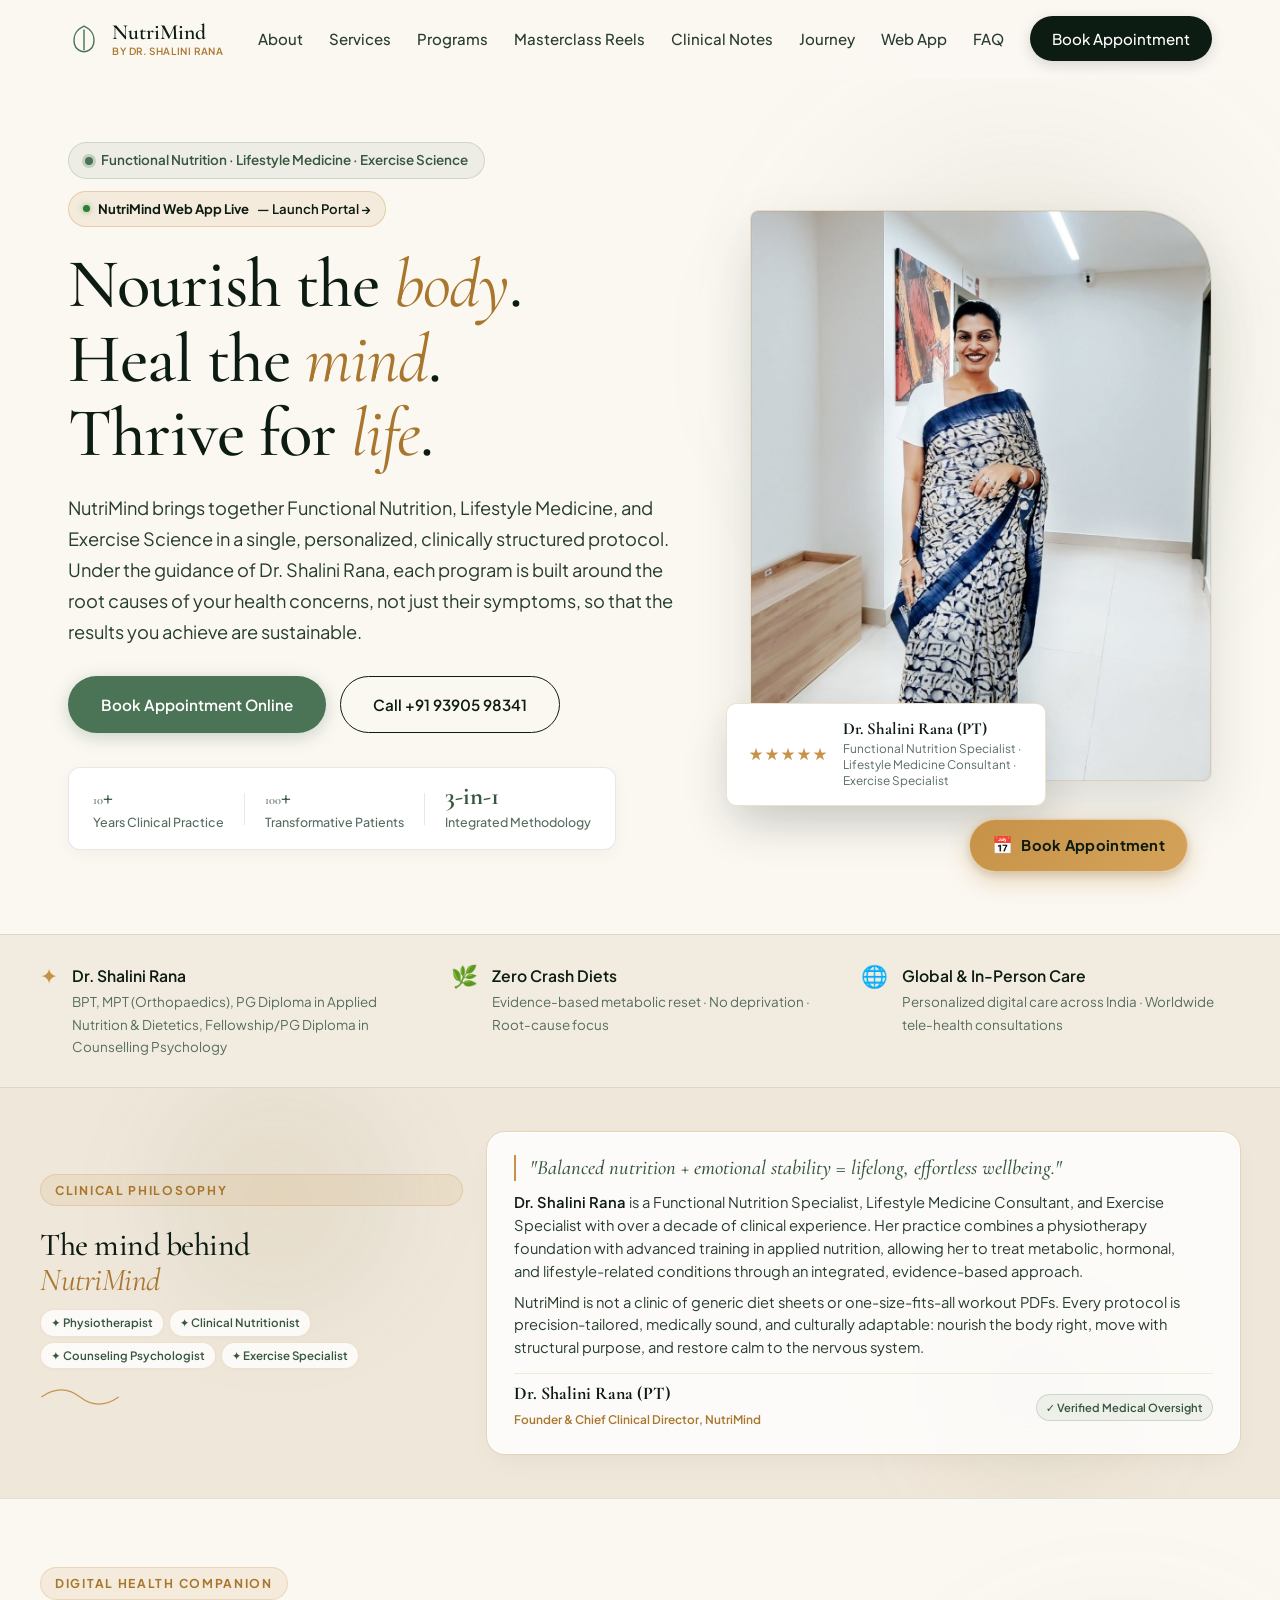
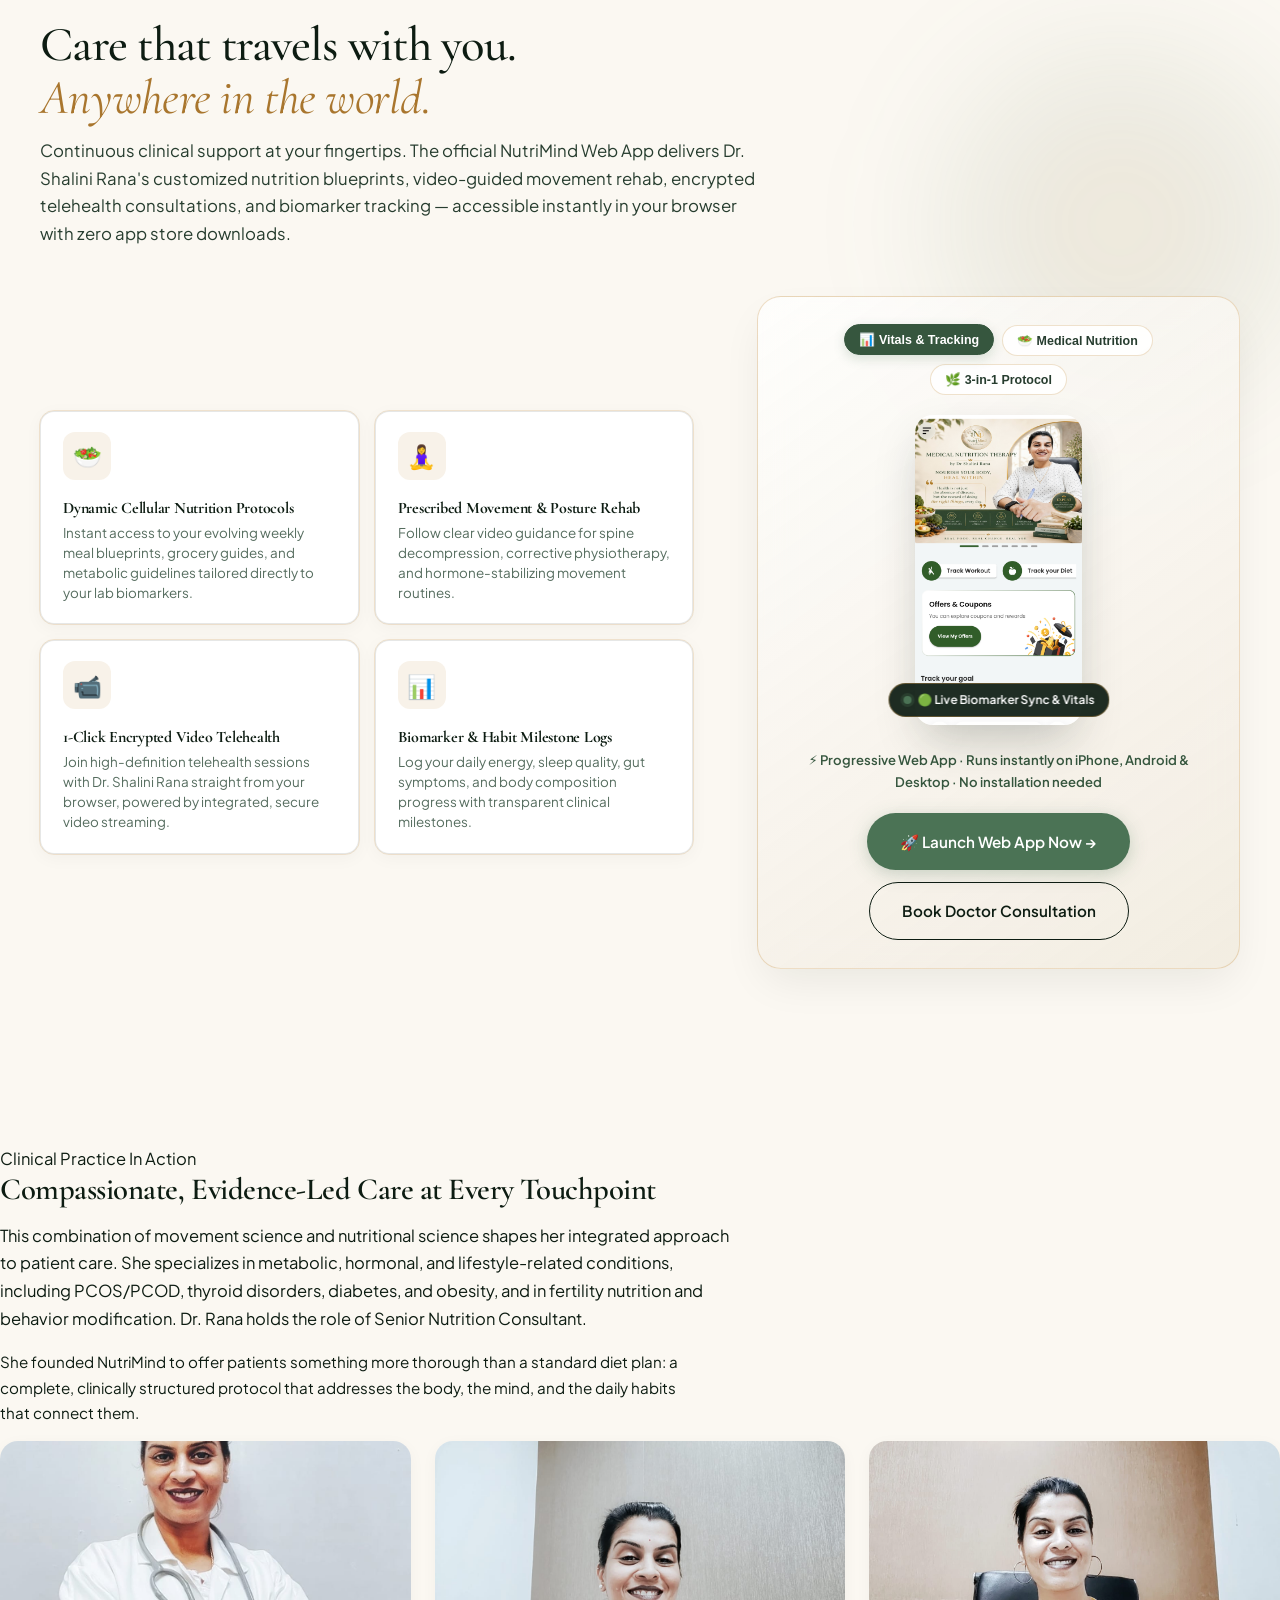
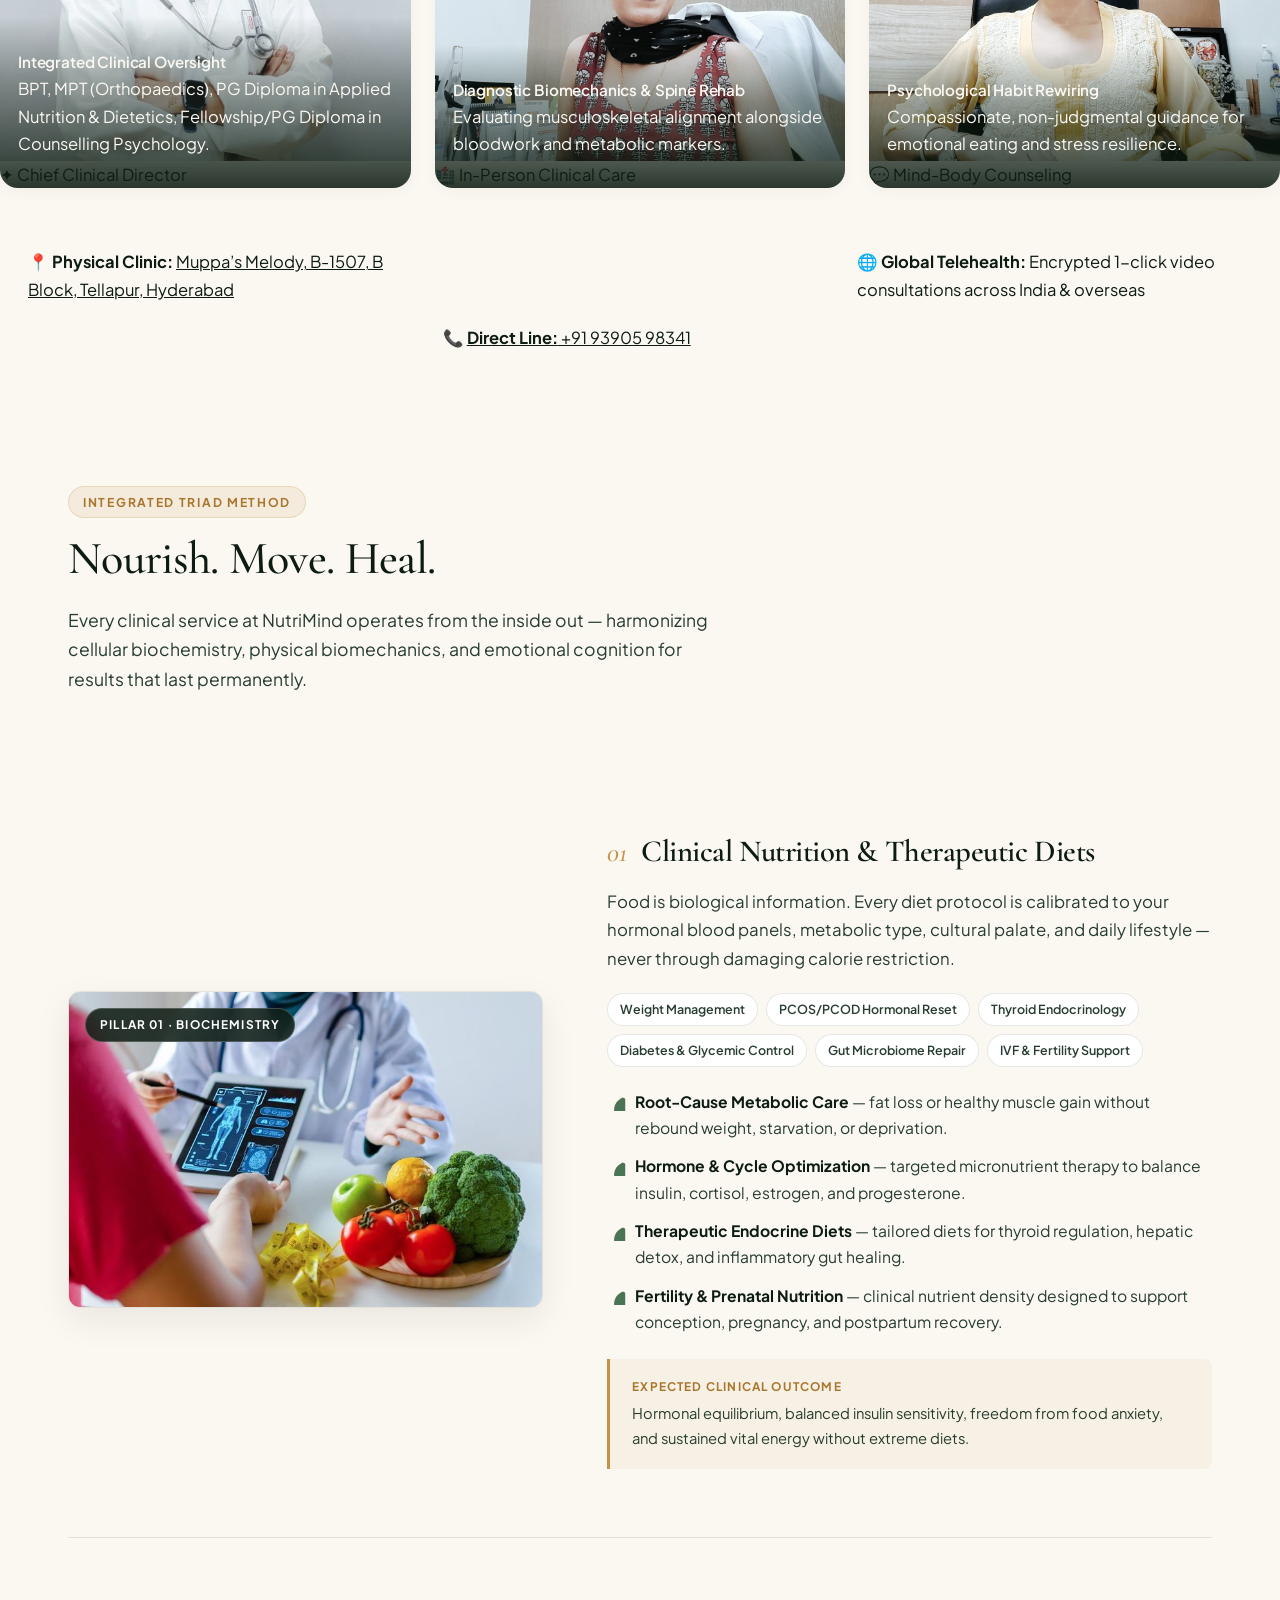
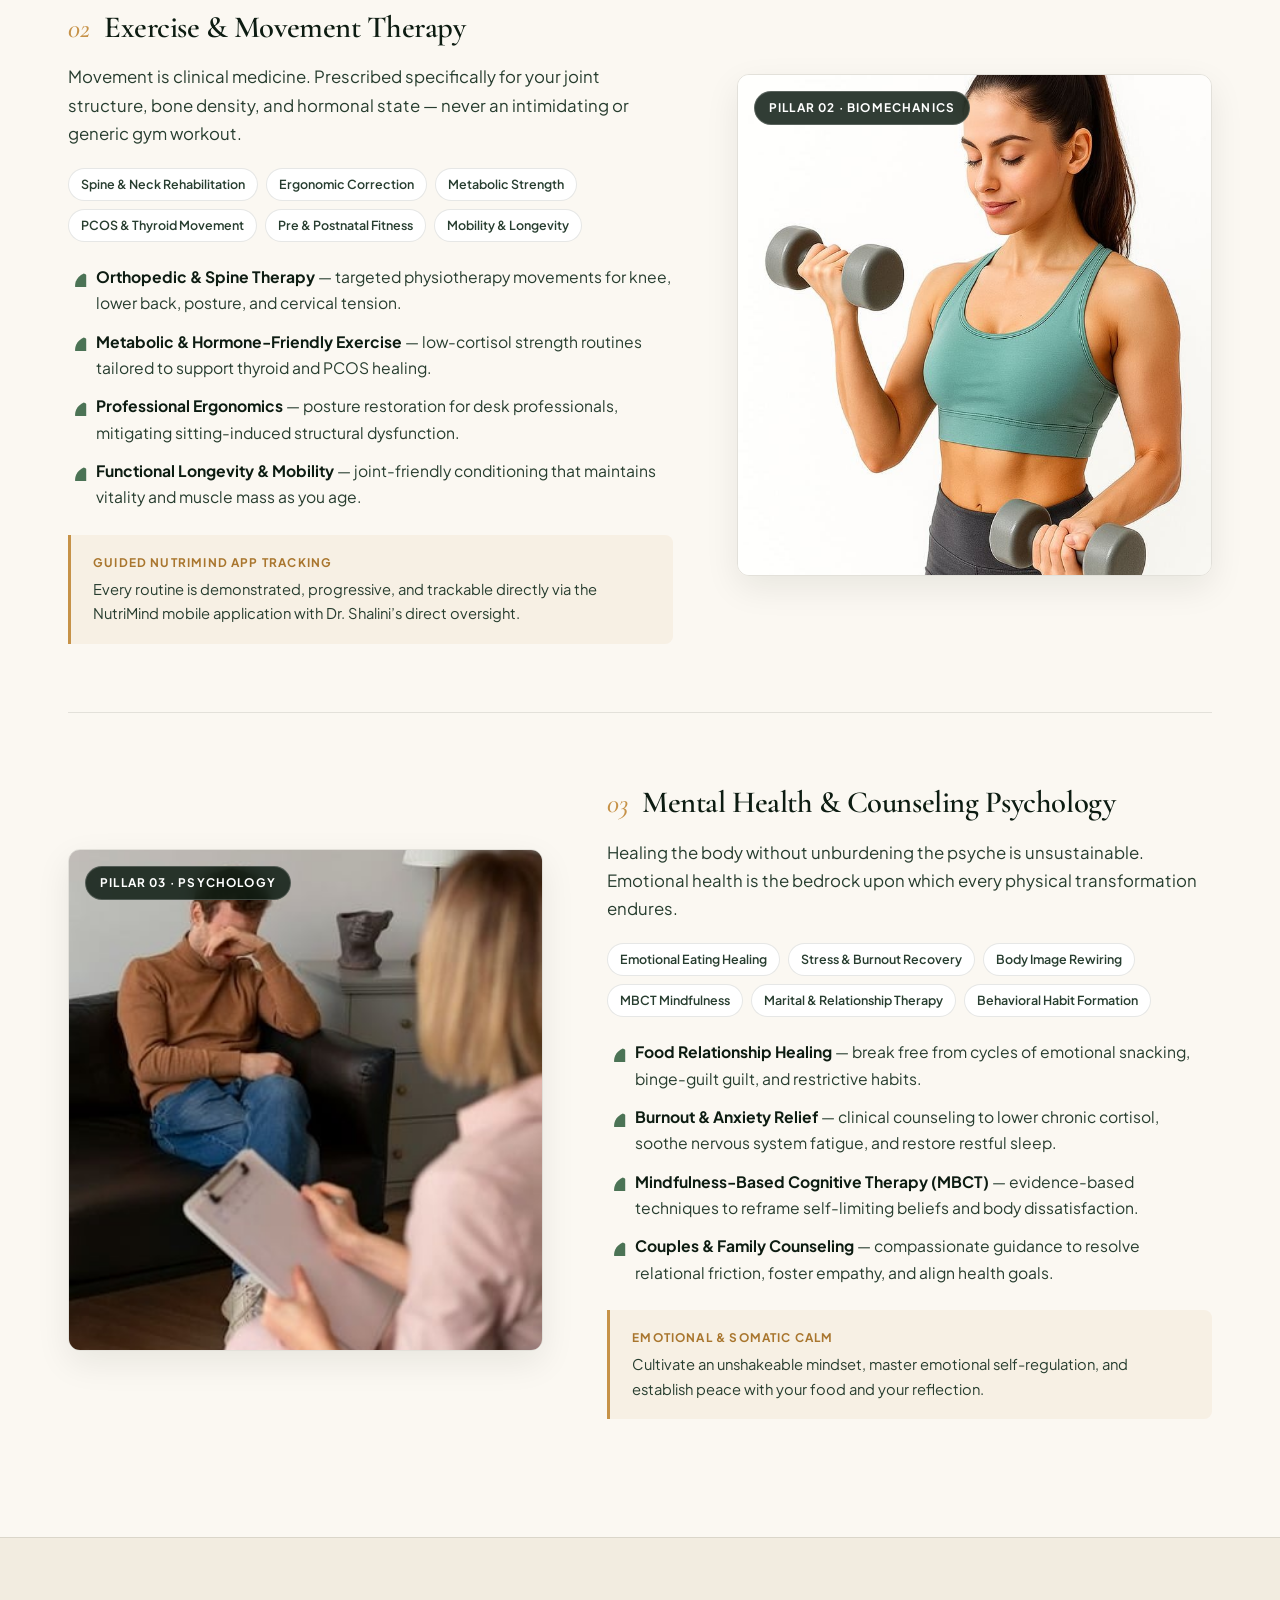
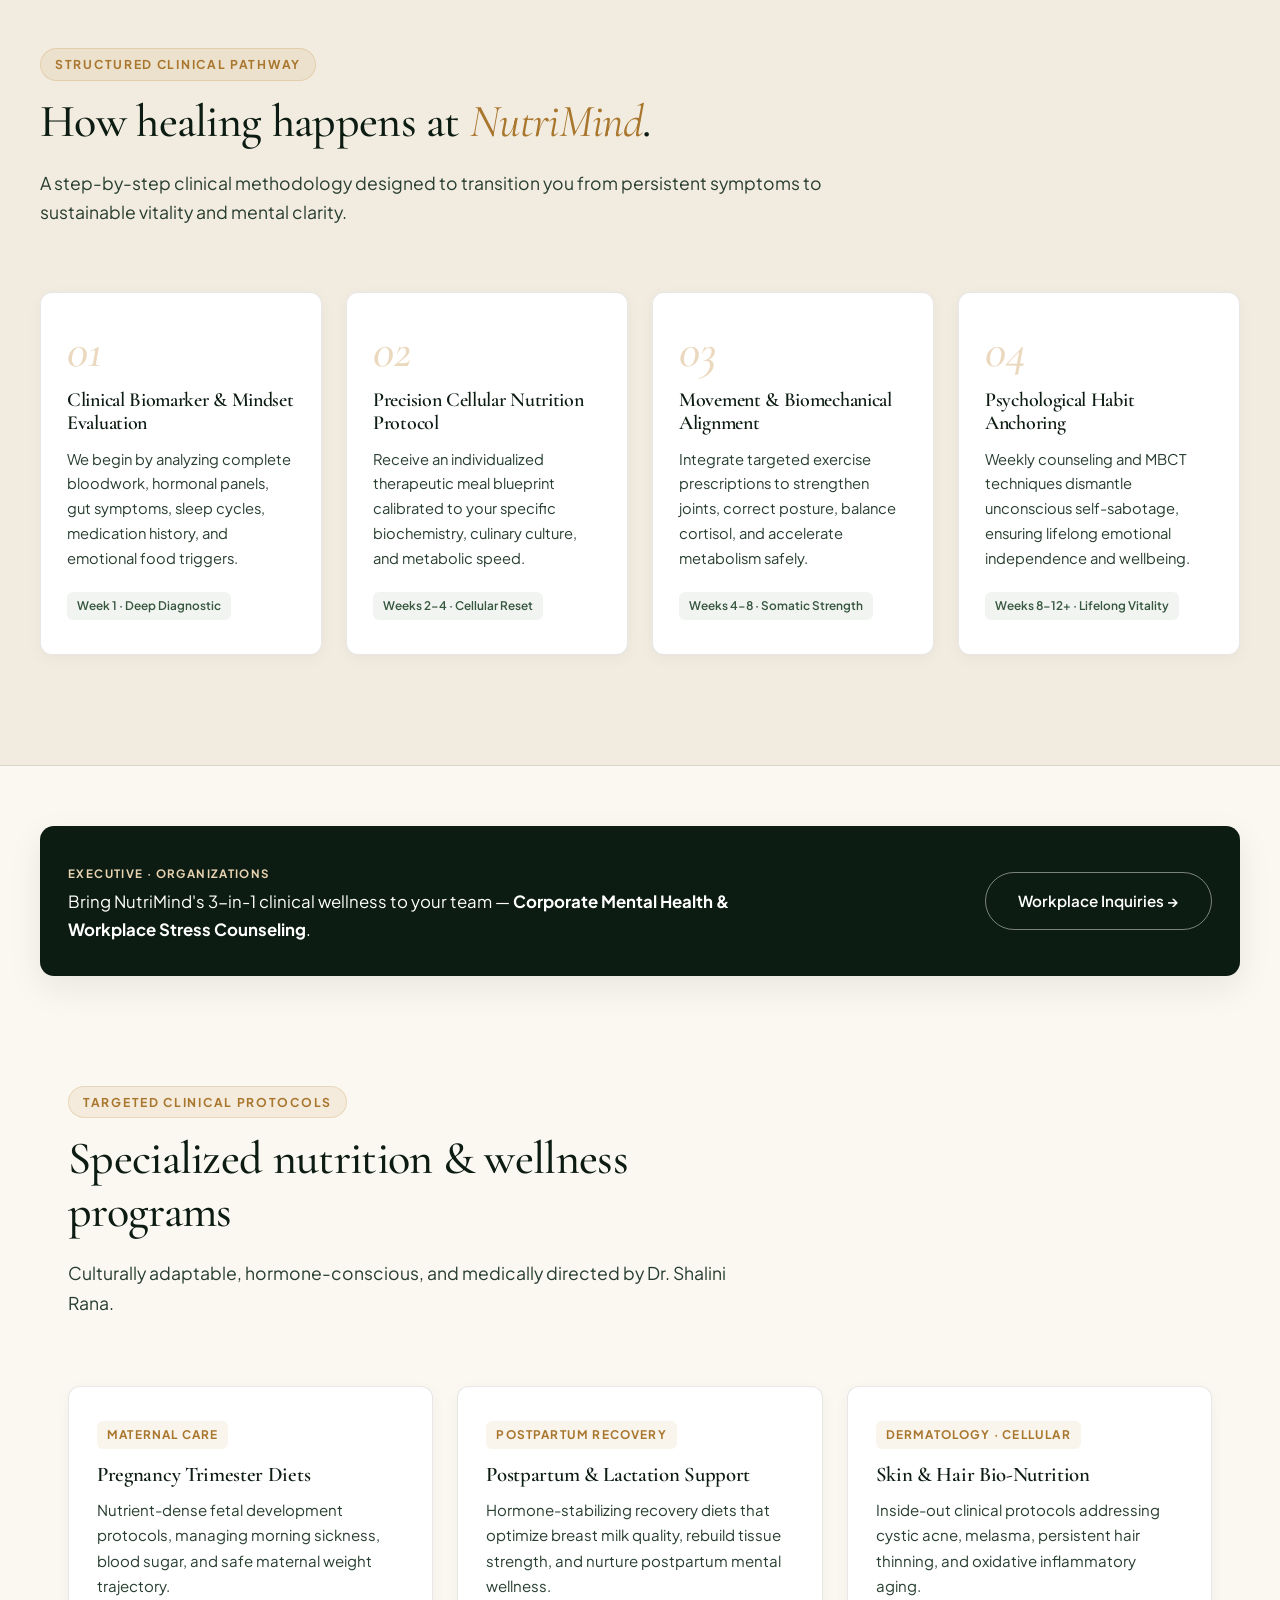
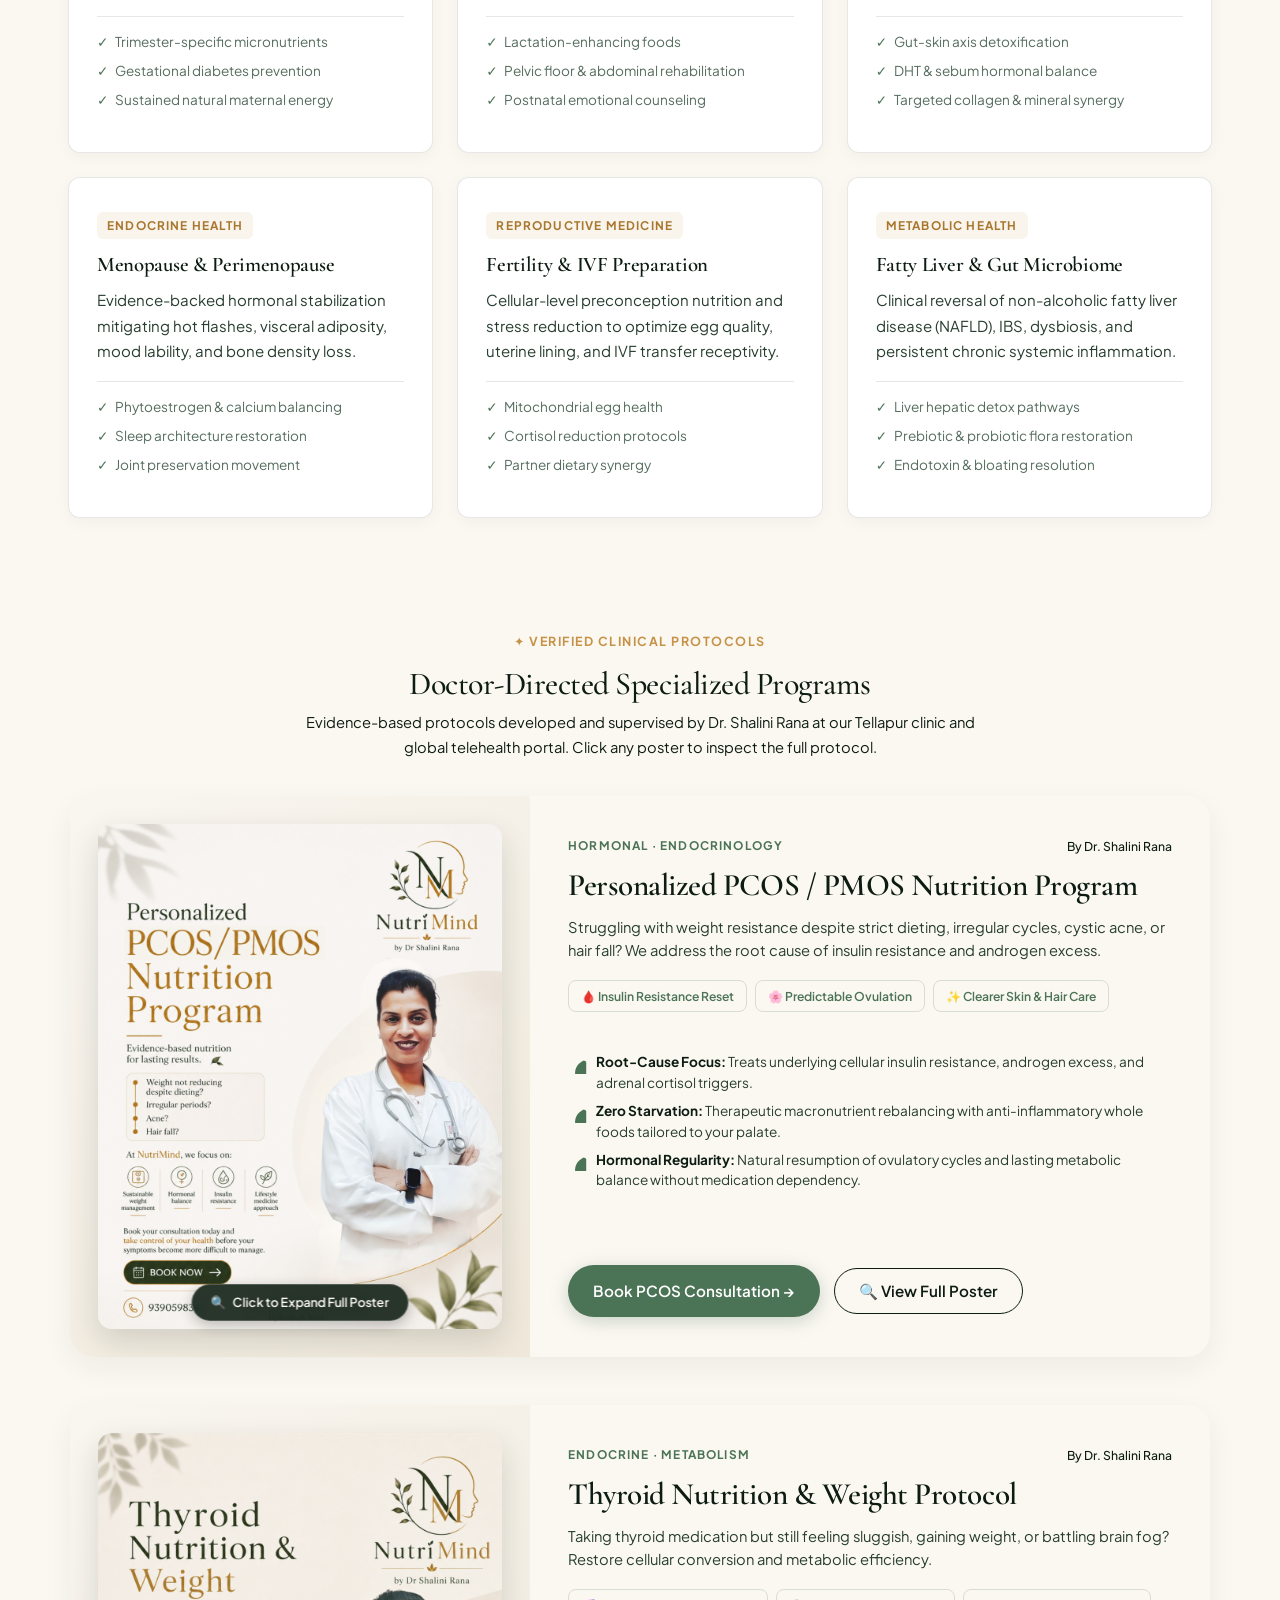
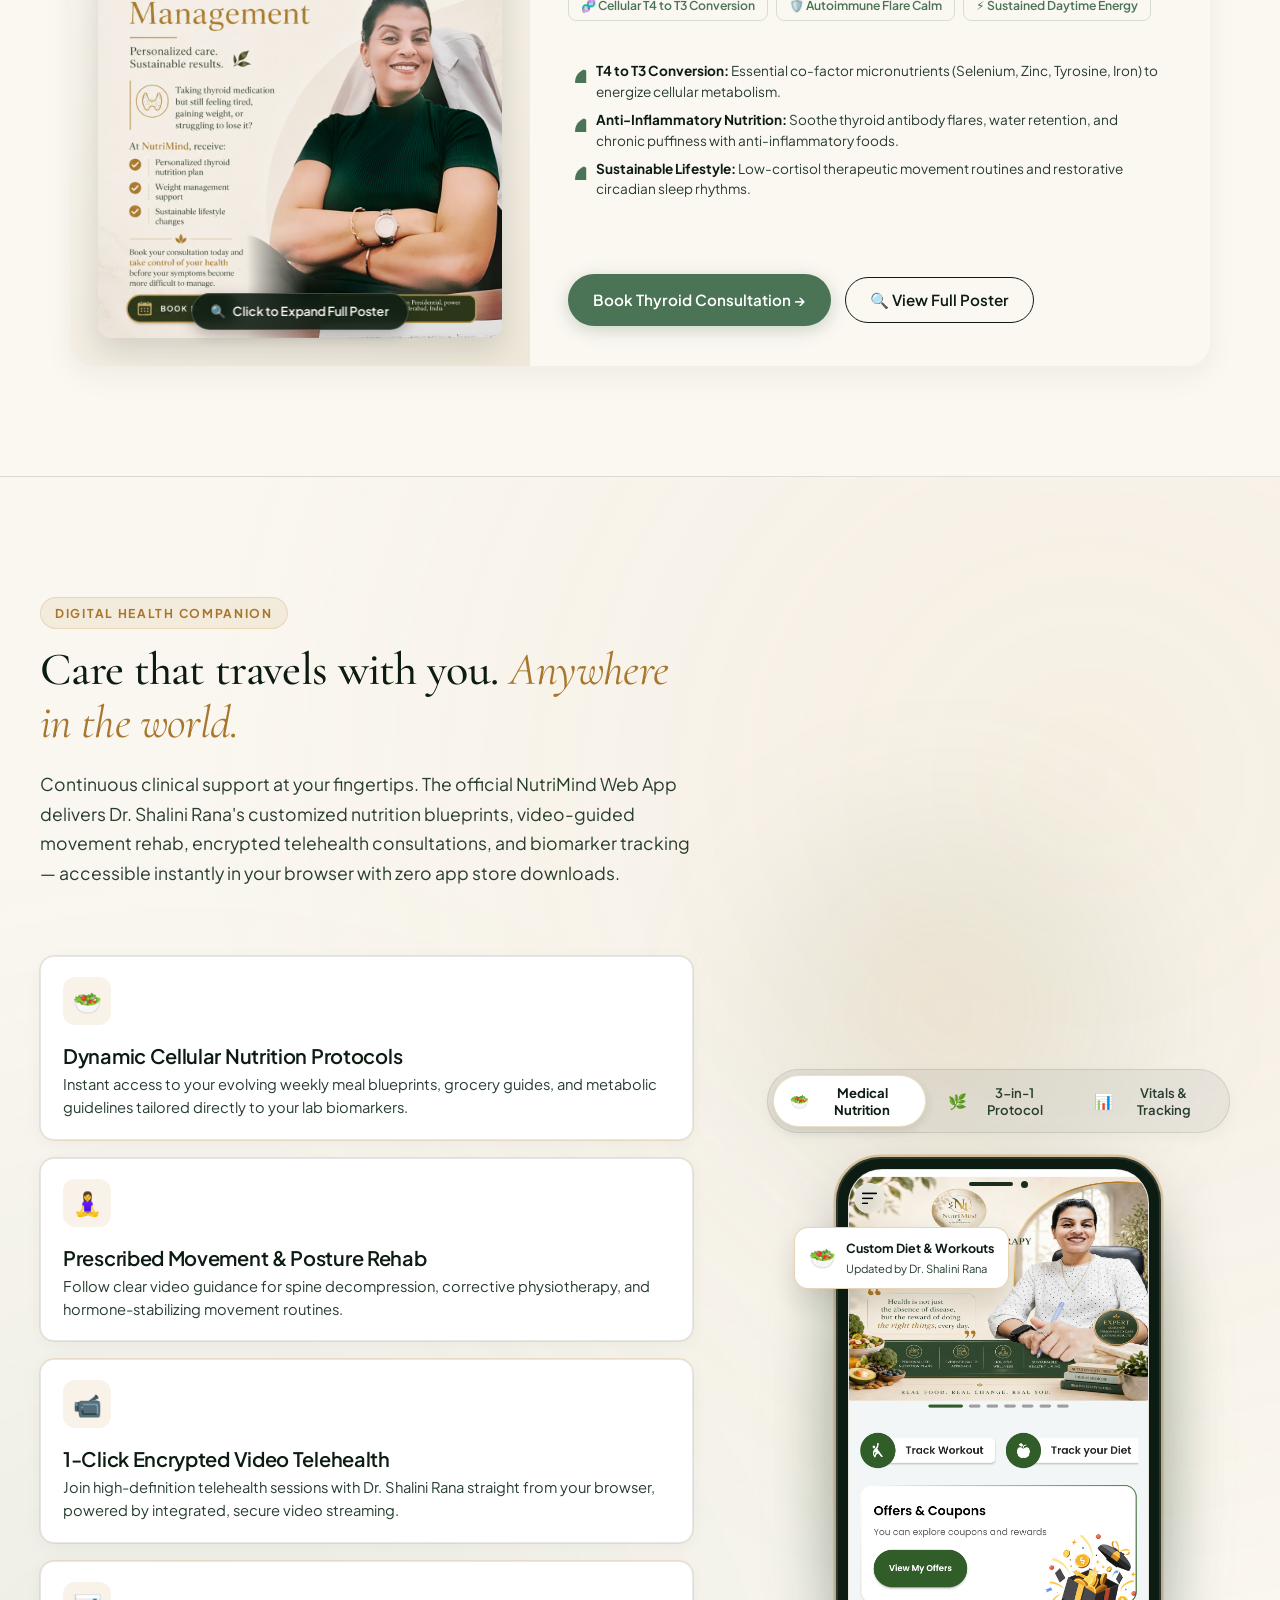
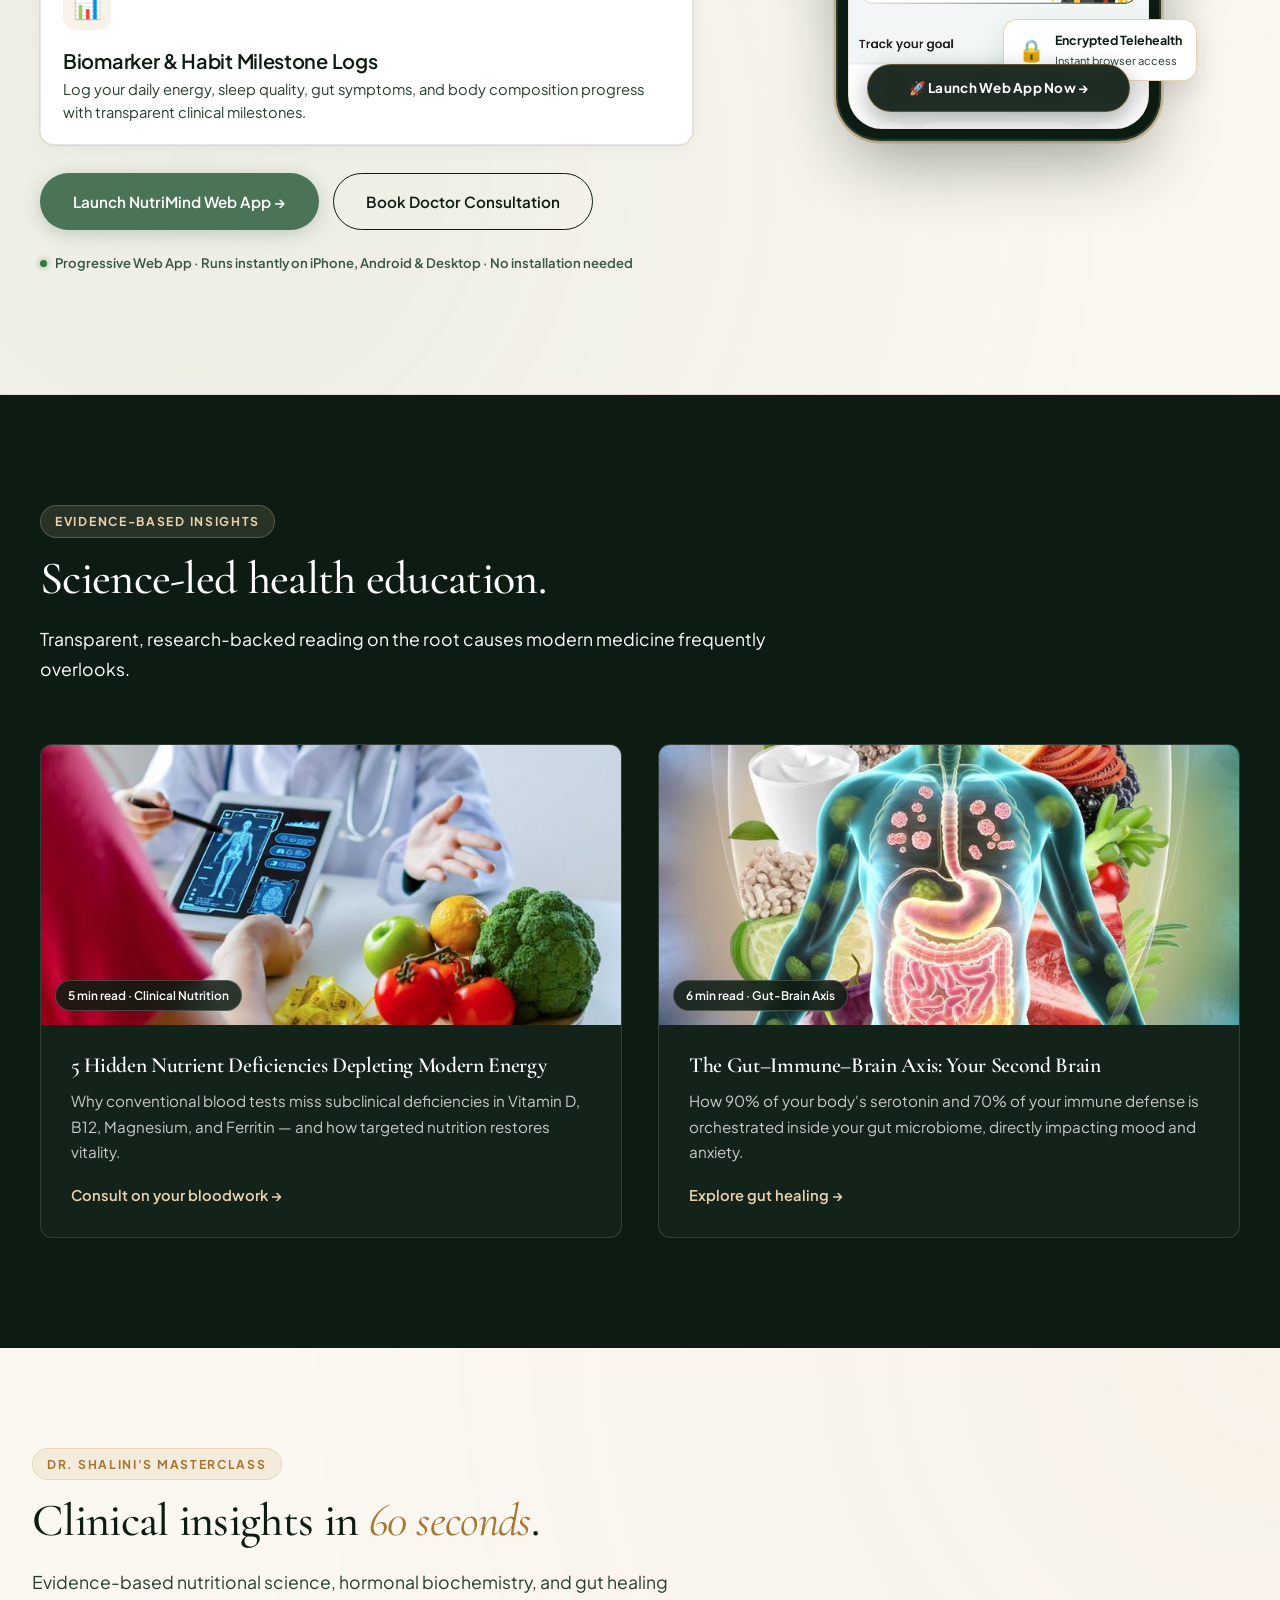
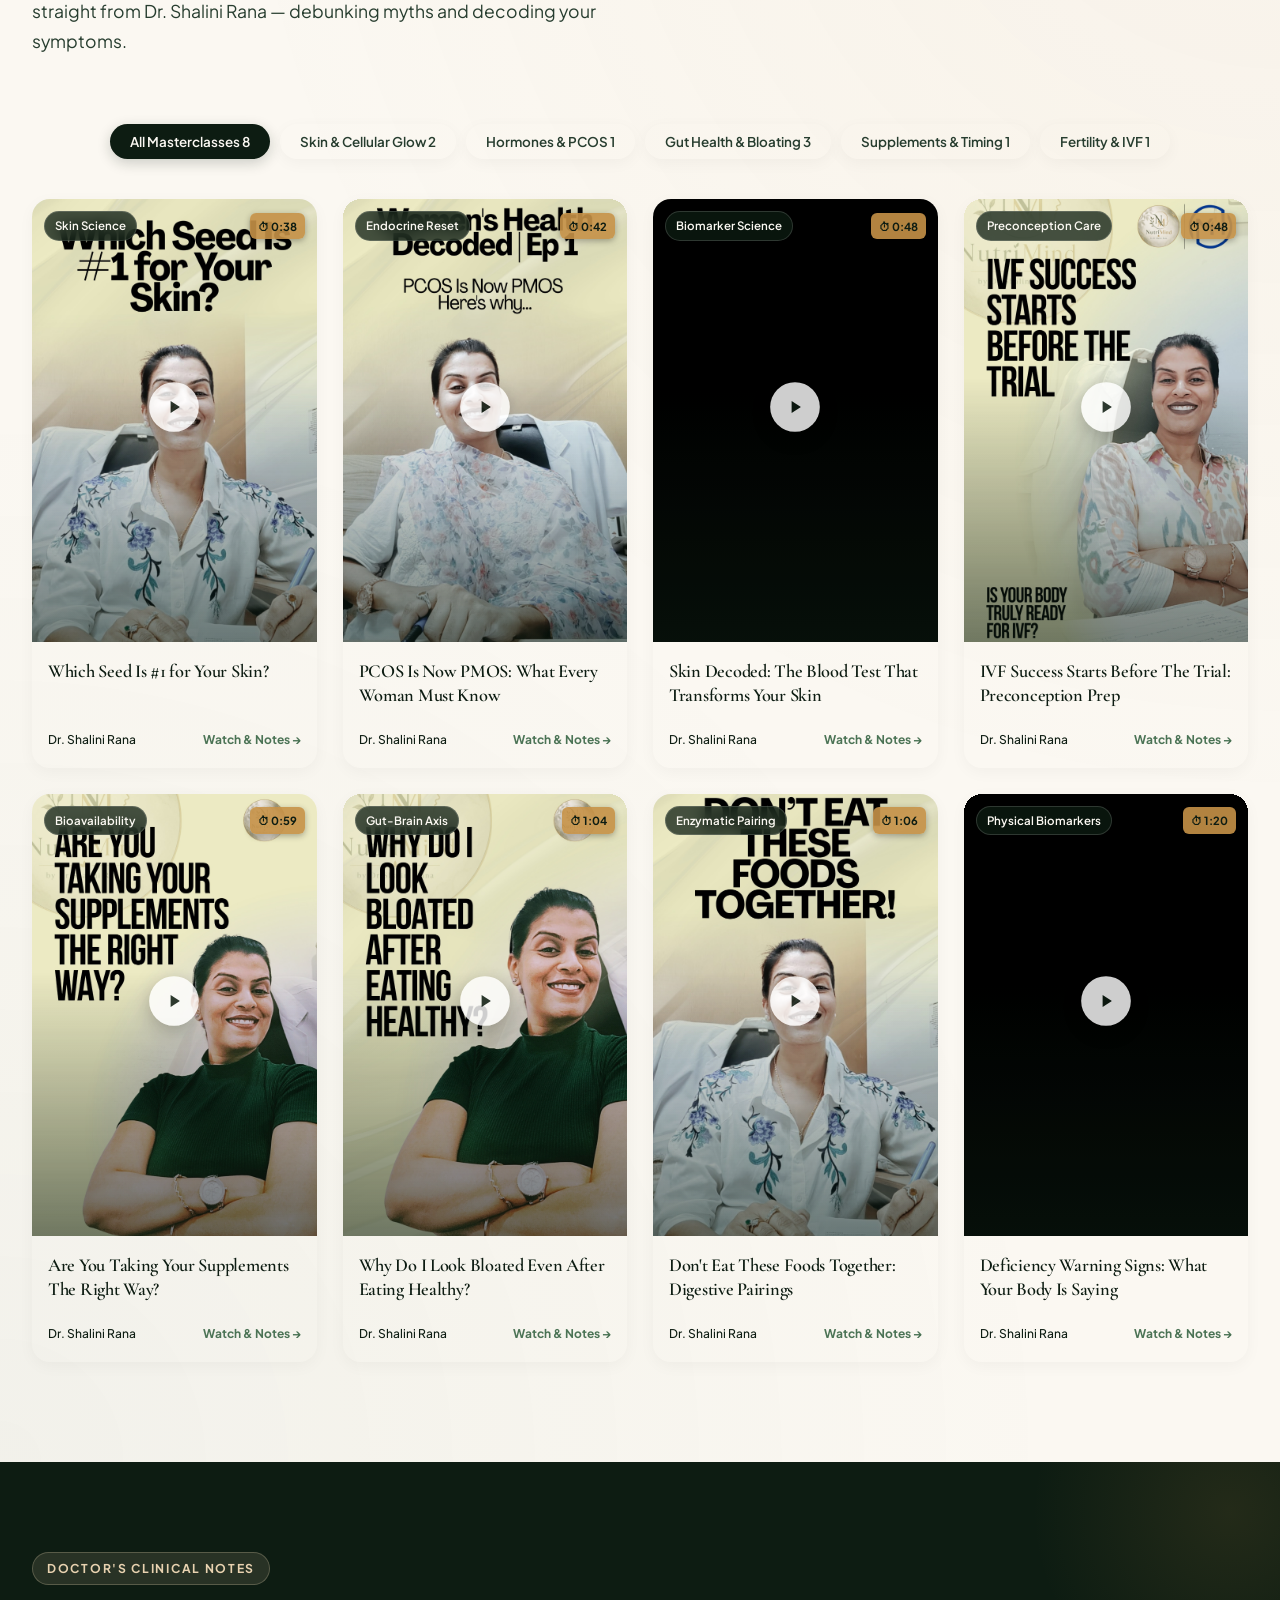
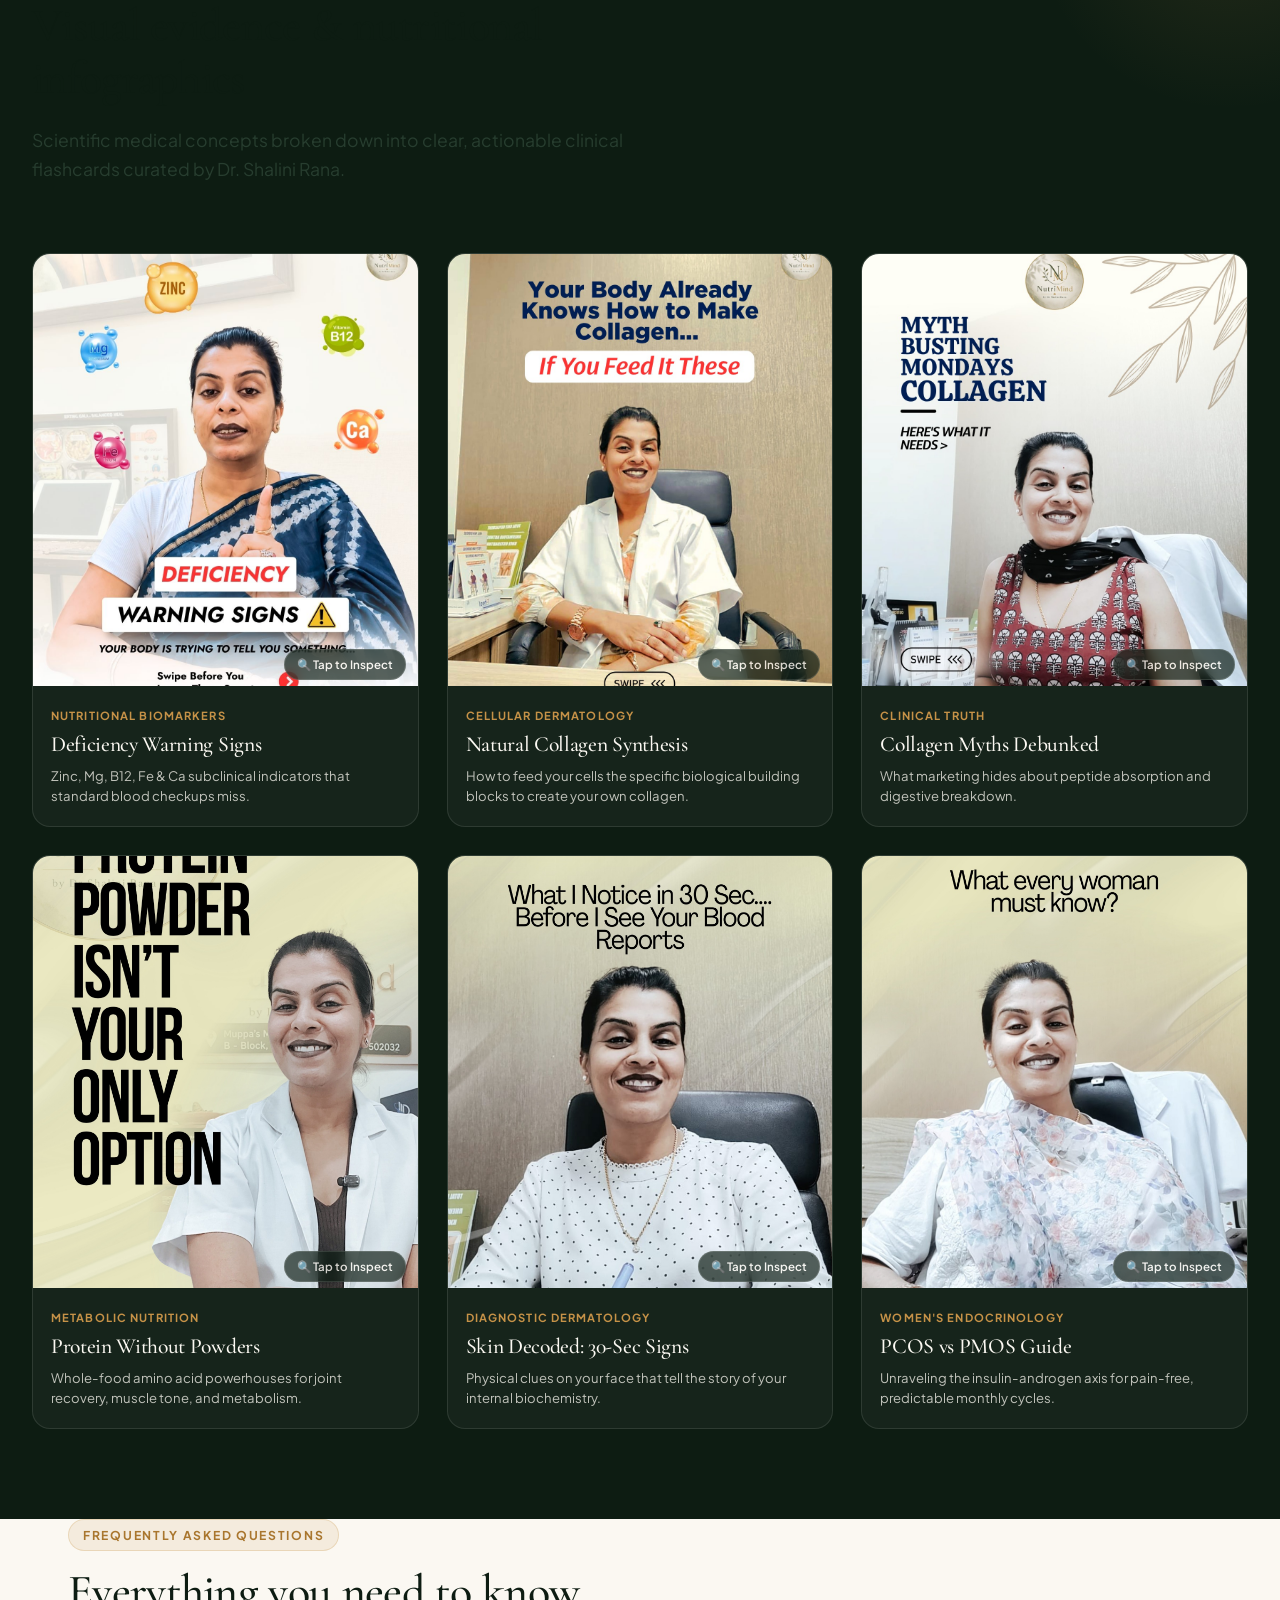
==== commit 59c667a7: "Update Dr. Shalini credentials, Tellapur clinic location, GBP and social channels" ====
--- a/index.html
+++ b/index.html
@@ -3,8 +3,8 @@
 <head>
 <meta charset="UTF-8">
 <meta name="viewport" content="width=device-width, initial-scale=1.0">
-<title>NutriMind by Dr. Shalini Rana — Clinical Nutrition, Movement &amp; Mind Wellness</title>
-<meta name="description" content="NutriMind by Dr. Shalini Rana integrates clinical nutrition, exercise therapy, and mental wellness counseling into one luxury, science-led approach to complete healing.">
+<title>NutriMind | Functional Nutrition &amp; Lifestyle Medicine by Dr. Shalini Rana</title>
+<meta name="description" content="Personalized, clinically structured protocols combining functional nutrition, lifestyle medicine, and exercise science. Consult Dr. Shalini Rana, Hyderabad.">
 <link rel="preconnect" href="https://fonts.googleapis.com">
 <link rel="preconnect" href="https://fonts.gstatic.com" crossorigin>
 <link href="https://fonts.googleapis.com/css2?family=Cormorant+Garamond:ital,wght@0,400;0,500;0,600;0,700;1,400;1,500;1,600&family=Plus+Jakarta+Sans:wght@300;400;500;600;700&display=swap" rel="stylesheet">
@@ -55,7 +55,7 @@
     <div class="hero-copy">
       <div class="hero-badge-wrap anim-hero-1">
         <span class="hero-badge">
-          <span class="badge-dot"></span> Clinical Nutrition &middot; Exercise Science &middot; Counseling Psychology
+          <span class="badge-dot"></span> Functional Nutrition &middot; Lifestyle Medicine &middot; Exercise Science
         </span>
         <a href="https://nutrimind-34c08.web.app/" target="_blank" rel="noopener" class="hero-app-pill" title="Open NutriMind Patient Web App">
           <span class="app-dot"></span> <strong>NutriMind Web App Live</strong> &mdash; Launch Portal &rarr;
@@ -67,7 +67,7 @@
         Thrive for <em>life</em>.
       </h1>
       <p class="hero-lede anim-hero-3">
-        You cannot heal the body without calming the mind — and you cannot heal the mind without nourishing cellular biochemistry. NutriMind unites all three disciplines into one personalized, clinically structured protocol.
+        NutriMind brings together Functional Nutrition, Lifestyle Medicine, and Exercise Science in a single, personalized, clinically structured protocol. Under the guidance of Dr. Shalini Rana, each program is built around the root causes of your health concerns, not just their symptoms, so that the results you achieve are sustainable.
       </p>
       <div class="hero-actions anim-hero-4">
         <a href="https://booking.clinikpe.com/doctors/dr-shalini-rana-KVoUWVHR/KVoUWVHR" target="_blank" rel="noopener" class="btn btn-primary btn-pulse">Book Appointment Online</a>
@@ -100,7 +100,7 @@
         <div class="caption-stars" aria-hidden="true">★★★★★</div>
         <div class="caption-content">
           <strong>Dr. Shalini Rana (PT)</strong>
-          <small>Physiotherapist &middot; Clinical Nutritionist &middot; Counseling Psychologist</small>
+          <small>Functional Nutrition Specialist &middot; Lifestyle Medicine Consultant &middot; Exercise Specialist</small>
         </div>
       </div>
     </div>
@@ -112,8 +112,8 @@
       <div class="authority-item">
         <span class="auth-icon" aria-hidden="true">✦</span>
         <div class="auth-text">
-          <strong>Rare Triple Qualification</strong>
-          <p>MSc Clinical Nutrition &middot; Certified PT &middot; Counseling Psychologist</p>
+          <strong>Dr. Shalini Rana</strong>
+          <p>BPT, MPT (Orthopaedics), PG Diploma in Applied Nutrition &amp; Dietetics, Fellowship/PG Diploma in Counselling Psychology</p>
         </div>
       </div>
       <div class="authority-item">
@@ -133,39 +133,138 @@
     </div>
   </section>
 
-  <!-- ABOUT / PHILOSOPHY -->
+  <!-- SECTION 2: ABOUT / CLINICAL PHILOSOPHY -->
   <section class="about" id="about">
     <div class="about-grid">
       <div class="about-eyebrow-col reveal reveal-left">
         <span class="section-tag">Clinical Philosophy</span>
         <h2>The mind behind<br><em>NutriMind</em></h2>
         <div class="doc-credentials-pills">
-          <span class="cred-pill">Physiotherapist</span>
-          <span class="cred-pill">Clinical Nutritionist</span>
-          <span class="cred-pill">Counseling Psychologist</span>
+          <span class="cred-pill">✦ Physiotherapist</span>
+          <span class="cred-pill">✦ Clinical Nutritionist</span>
+          <span class="cred-pill">✦ Counseling Psychologist</span>
+          <span class="cred-pill">✦ Exercise Specialist</span>
         </div>
         <div class="leaf-rule" aria-hidden="true">
-          <svg class="animated-leaf-svg" viewBox="0 0 120 24" width="110" height="22"><path d="M2 12c20-14 40-14 58 0s38 14 58 0" fill="none" stroke="currentColor" stroke-width="1.6"/></svg>
-        </div>
-      </div>
-      <div class="about-body reveal reveal-right">
-        <p class="pull-quote">"Balanced nutrition + emotional stability = lifelong, effortless wellbeing."</p>
-        <p>At the heart of NutriMind by Dr. Shalini Rana lies a transformative insight: <strong>healing the body without healing the mind is incomplete, and healing the mind without nourishing the cellular biochemistry doesn't last.</strong></p>
-        <p>Dr. Shalini Rana brings together over a decade of clinical experience across Clinical Nutrition, Exercise Biomechanics and Counseling Psychology — a rare combination that treats the entire human being rather than isolated symptoms.</p>
-        <p>NutriMind is not a clinic of generic diet sheets or one-size-fits-all workout PDFs. Every protocol is precision-tailored, medically sound, and culturally adaptable: nourish the body right, move with structural purpose, and restore calm to the nervous system.</p>
+          <svg class="animated-leaf-svg" viewBox="0 0 120 24" width="80" height="16"><path d="M2 12c20-14 40-14 58 0s38 14 58 0" fill="none" stroke="currentColor" stroke-width="1.6"/></svg>
+        </div>
+      </div>
+
+      <div class="about-glass-card reveal reveal-right">
+        <div class="glass-quote-wrap">
+          <p class="pull-quote">"Balanced nutrition + emotional stability = lifelong, effortless wellbeing."</p>
+        </div>
+        
+        <div class="about-body-text">
+          <p><strong>Dr. Shalini Rana</strong> is a Functional Nutrition Specialist, Lifestyle Medicine Consultant, and Exercise Specialist with over a decade of clinical experience. Her practice combines a physiotherapy foundation with advanced training in applied nutrition, allowing her to treat metabolic, hormonal, and lifestyle-related conditions through an integrated, evidence-based approach.</p>
+          <p>NutriMind is not a clinic of generic diet sheets or one-size-fits-all workout PDFs. Every protocol is precision-tailored, medically sound, and culturally adaptable: nourish the body right, move with structural purpose, and restore calm to the nervous system.</p>
+        </div>
+
         <div class="doctor-signature">
-          <strong>Dr. Shalini Rana (PT)</strong>
-          <span>Founder &amp; Chief Clinical Director, NutriMind</span>
-        </div>
-      </div>
-    </div>
+          <div class="doc-sign-meta">
+            <strong>Dr. Shalini Rana (PT)</strong>
+            <span>Founder &amp; Chief Clinical Director, NutriMind</span>
+          </div>
+          <div class="doc-verified-badge">
+            <span>✓ Verified Medical Oversight</span>
+          </div>
+        </div>
+      </div>
+    </div>
+  </section>
+
+  <!-- SECTION 3: DIGITAL HEALTH COMPANION (WEB APP PORTAL) -->
+  <section class="app-section" id="app">
+    <div class="app-section-inner">
+      <div class="app-section-header reveal reveal-up">
+        <span class="section-tag">Digital Health Companion</span>
+        <h2>Care that travels with you.<br><em>Anywhere in the world.</em></h2>
+        <p class="app-section-lede">
+          Continuous clinical support at your fingertips. The official NutriMind Web App delivers Dr. Shalini Rana's customized nutrition blueprints, video-guided movement rehab, encrypted telehealth consultations, and biomarker tracking — accessible instantly in your browser with zero app store downloads.
+        </p>
+      </div>
+
+      <div class="app-showcase-grid reveal reveal-up">
+        <!-- 4 PILLAR FEATURE CARDS -->
+        <div class="app-feature-cards">
+          <div class="app-feature-card">
+            <div class="app-feat-icon">🥗</div>
+            <div class="app-feat-content">
+              <h4>Dynamic Cellular Nutrition Protocols</h4>
+              <p>Instant access to your evolving weekly meal blueprints, grocery guides, and metabolic guidelines tailored directly to your lab biomarkers.</p>
+            </div>
+          </div>
+
+          <div class="app-feature-card">
+            <div class="app-feat-icon">🧘‍♀️</div>
+            <div class="app-feat-content">
+              <h4>Prescribed Movement &amp; Posture Rehab</h4>
+              <p>Follow clear video guidance for spine decompression, corrective physiotherapy, and hormone-stabilizing movement routines.</p>
+            </div>
+          </div>
+
+          <div class="app-feature-card">
+            <div class="app-feat-icon">📹</div>
+            <div class="app-feat-content">
+              <h4>1-Click Encrypted Video Telehealth</h4>
+              <p>Join high-definition telehealth sessions with Dr. Shalini Rana straight from your browser, powered by integrated, secure video streaming.</p>
+            </div>
+          </div>
+
+          <div class="app-feature-card">
+            <div class="app-feat-icon">📊</div>
+            <div class="app-feat-content">
+              <h4>Biomarker &amp; Habit Milestone Logs</h4>
+              <p>Log your daily energy, sleep quality, gut symptoms, and body composition progress with transparent clinical milestones.</p>
+            </div>
+          </div>
+        </div>
+
+        <!-- RIGHT: INTERACTIVE APP STAGE -->
+        <div class="app-stage-col">
+          <div class="app-screen-nav" id="appScreenNav">
+            <button type="button" class="app-nav-btn active" data-img="app/NutriMind.png" data-badge="🟢 Live Biomarker Sync &amp; Vitals">
+              <span>📊 Vitals &amp; Tracking</span>
+            </button>
+            <button type="button" class="app-nav-btn" data-img="app/nutrimind-app-2.png" data-badge="🥗 Medical Nutrition Blueprints">
+              <span>🥗 Medical Nutrition</span>
+            </button>
+            <button type="button" class="app-nav-btn" data-img="app/nutrimind-app-3.png" data-badge="🌿 3-in-1 Movement &amp; Protocol">
+              <span>🌿 3-in-1 Protocol</span>
+            </button>
+          </div>
+
+          <div class="app-mockup-wrapper">
+            <img src="app/NutriMind.png" alt="NutriMind Patient Companion Web App" class="app-mockup-img" id="aboutFloatingAppImg" loading="lazy" decoding="async">
+            <div class="floating-glass-badge" id="aboutFloatingBadge">
+              <span class="badge-dot"></span> <span>🟢 Live Biomarker Sync &amp; Vitals</span>
+            </div>
+          </div>
+
+          <div class="app-pwa-badge">
+            <span>⚡ Progressive Web App &middot; Runs instantly on iPhone, Android &amp; Desktop &middot; No installation needed</span>
+          </div>
+
+          <div class="app-cta-row">
+            <a href="https://nutrimind-34c08.web.app/" target="_blank" rel="noopener" class="btn btn-primary btn-pulse">
+              🚀 Launch Web App Now &rarr;
+            </a>
+            <a href="https://booking.clinikpe.com/doctors/dr-shalini-rana-KVoUWVHR/KVoUWVHR" target="_blank" rel="noopener" class="btn btn-ghost">
+              Book Doctor Consultation
+            </a>
+          </div>
+        </div>
+      </div>
+    </div>
+  </section>
 
     <!-- CLINIC & DOCTOR IN-ACTION GALLERY -->
     <div class="clinic-gallery-wrap reveal reveal-up">
       <div class="clinic-gallery-header">
         <span class="gallery-tag">Clinical Practice In Action</span>
         <h3>Compassionate, Evidence-Led Care at Every Touchpoint</h3>
-        <p>From comprehensive biomarker reviews and orthopedic posture correction at our Kokapet clinic to worldwide telehealth consultations.</p>
+        <p>This combination of movement science and nutritional science shapes her integrated approach to patient care. She specializes in metabolic, hormonal, and lifestyle-related conditions, including PCOS/PCOD, thyroid disorders, diabetes, and obesity, and in fertility nutrition and behavior modification. Dr. Rana holds the role of Senior Nutrition Consultant.</p>
+        <p style="margin-top: 10px; color: var(--text-secondary); font-size: 0.95rem;">She founded NutriMind to offer patients something more thorough than a standard diet plan: a complete, clinically structured protocol that addresses the body, the mind, and the daily habits that connect them.</p>
       </div>
 
       <div class="clinic-photo-grid">
@@ -175,15 +274,15 @@
             <span class="clinic-photo-badge">✦ Chief Clinical Director</span>
           </div>
           <div class="clinic-photo-caption">
-            <strong>Triple-Specialist Medical Oversight</strong>
-            <p>MSc Clinical Nutrition, Certified Physiotherapist, and Counseling Psychologist.</p>
+            <strong>Integrated Clinical Oversight</strong>
+            <p>BPT, MPT (Orthopaedics), PG Diploma in Applied Nutrition &amp; Dietetics, Fellowship/PG Diploma in Counselling Psychology.</p>
           </div>
         </div>
 
         <div class="clinic-photo-card reveal-card">
           <div class="clinic-photo-img-wrap">
             <img src="assets/dr-shalini/dr-shalini-clinic-desk.jpg" alt="Dr. Shalini Rana conducting clinical orthopedic and nutritional consultation at desk" loading="lazy" decoding="async" width="600" height="750">
-            <span class="clinic-photo-badge">🏥 Kokapet Clinic Consultations</span>
+            <span class="clinic-photo-badge">🏥 In-Person Clinical Care</span>
           </div>
           <div class="clinic-photo-caption">
             <strong>Diagnostic Biomechanics &amp; Spine Rehab</strong>
@@ -206,7 +305,7 @@
       <div class="clinic-trust-strip">
         <div class="clinic-trust-item">
           <span class="ct-icon">📍</span>
-          <span><strong>Physical Clinic:</strong> 4th Floor, 401 Essen Presidential, Kokapet, Hyderabad</span>
+          <span><strong>Physical Clinic:</strong> <a href="https://share.google/pYmHTSOw4zBQix2Mt" target="_blank" rel="noopener" style="color: inherit; text-decoration: underline;" title="View on Google Maps">Muppa’s Melody, B-1507, B Block, Tellapur, Hyderabad</a></span>
         </div>
         <div class="clinic-trust-divider" aria-hidden="true"></div>
         <div class="clinic-trust-item">
@@ -482,7 +581,7 @@
       <div class="spotlight-badge-bar">
         <span class="spotlight-kicker">✦ Verified Clinical Protocols</span>
         <h3>Doctor-Directed Specialized Programs</h3>
-        <p>Evidence-based protocols developed and supervised by Dr. Shalini Rana at our Kokapet clinic and global telehealth portal. Click any poster to inspect the full protocol.</p>
+        <p>Evidence-based protocols developed and supervised by Dr. Shalini Rana at our Tellapur clinic and global telehealth portal. Click any poster to inspect the full protocol.</p>
       </div>
 
       <div class="program-spotlight-grid">
@@ -1201,10 +1300,10 @@
   <section class="cta-band reveal reveal-fade">
     <div class="cta-band-content">
       <span class="cta-kicker">Take The First Step</span>
-      <h2 class="reveal reveal-up">You didn't come this far to stop living at your best.</h2>
-      <p class="cta-sub">Begin your personalized clinical consultation with Dr. Shalini Rana today.</p>
+      <h2 class="reveal reveal-up">One integrated protocol. One clinical team.<br><em>A healthier body and a calmer mind.</em></h2>
+      <p class="cta-sub">You didn't come this far to stop living at your best. Begin your personalized clinical consultation with Dr. Shalini Rana today.</p>
       <div class="cta-buttons">
-        <a href="https://booking.clinikpe.com/doctors/dr-shalini-rana-KVoUWVHR/KVoUWVHR" target="_blank" rel="noopener" class="btn btn-primary btn-pulse">Book Appointment Online &rarr;</a>
+        <a href="https://booking.clinikpe.com/doctors/dr-shalini-rana-KVoUWVHR/KVoUWVHR" target="_blank" rel="noopener" class="btn btn-primary btn-pulse">Book Your Consultation &rarr;</a>
         <a href="tel:+919390598341" class="btn btn-ghost-light">Call +91 93905 98341</a>
       </div>
     </div>
@@ -1229,6 +1328,15 @@
         </div>
         
         <ul class="contact-list">
+          <li>
+            <span class="contact-label">In-Person Clinic Location</span>
+            <div style="font-size: 0.95rem; line-height: 1.5; margin: 4px 0 6px; color: var(--ink); font-weight: 500;">
+              NutriMind by Dr Shalini Rana, Muppa’s Melody, B-1507, B Block, Maruthi Nagar, Raghavendra Colony, Tellapur, Hyderabad, Telangana 502032
+            </div>
+            <a href="https://share.google/pYmHTSOw4zBQix2Mt" target="_blank" rel="noopener" style="font-size: 0.88rem; font-family: var(--font-body); color: var(--sage); display: inline-flex; align-items: center; gap: 6px; text-decoration: underline; font-weight: 600;" title="Open Google Business Profile &amp; Directions">
+              📍 View on Google Maps / Business Profile &rarr;
+            </a>
+          </li>
           <li>
             <span class="contact-label">Direct Clinical Line</span>
             <a href="tel:+919390598341">+91 93905 98341</a>
@@ -1243,16 +1351,22 @@
           </li>
         </ul>
 
-        <p class="contact-label">Connect on Social</p>
+        <p class="contact-label">Connect on Social &amp; Channels</p>
         <div class="social-row">
-          <a href="https://www.facebook.com/share/1HxZmx1Fyy/" target="_blank" rel="noopener" aria-label="NutriMind on Facebook">
+          <a href="https://www.instagram.com/nutrimindbydrshalinirana?stkn=MWM5YXphNmJxcWhzYw==" target="_blank" rel="noopener" aria-label="NutriMind by Dr. Shalini Rana on Instagram" title="Instagram">
+            <svg viewBox="0 0 24 24" width="20" height="20"><path fill="currentColor" d="M12 2c2.7 0 3.05.01 4.12.06 1.06.05 1.79.22 2.43.47.66.26 1.21.6 1.76 1.15.55.55.9 1.1 1.15 1.76.25.64.42 1.37.47 2.43.05 1.07.06 1.42.06 4.12s-.01 3.05-.06 4.12c-.05 1.06-.22 1.79-.47 2.43-.26.66-.6 1.21-1.15 1.76-.55.55-1.1.9-1.76 1.15-.64.25-1.37.42-2.43.47-1.07.05-1.42.06-4.12.06s-3.05-.01-4.12-.06c-1.06-.05-1.79-.22-2.43-.47a4.9 4.9 0 0 1-1.76-1.15 4.9 4.9 0 0 1-1.15-1.76c-.25-.64-.42-1.37-.47-2.43C2.01 15.05 2 14.7 2 12s.01-3.05.06-4.12c.05-1.06.22-1.79.47-2.43.26-.66.6-1.21 1.15-1.76A4.9 4.9 0 0 1 5.44.54C6.08.29 6.81.12 7.87.07 8.95.01 9.3 0 12 0zm0 5a5 5 0 1 0 0 10 5 5 0 0 0 0-10zm0 8.25A3.25 3.25 0 1 1 12 6.75a3.25 3.25 0 0 1 0 6.5zM17.4 4.6a1.17 1.17 0 1 0 0 2.34 1.17 1.17 0 0 0 0-2.34z" transform="translate(0 2)"/></svg>
+          </a>
+          <a href="https://www.youtube.com/@NutriMindbyDrShaliniRana" target="_blank" rel="noopener" aria-label="NutriMind by Dr. Shalini Rana on YouTube" title="YouTube">
+            <svg viewBox="0 0 24 24" width="20" height="20" fill="currentColor"><path d="M23.498 6.186a3.016 3.016 0 0 0-2.122-2.136C19.505 3.545 12 3.545 12 3.545s-7.505 0-9.377.505A3.017 3.017 0 0 0 .502 6.186C0 8.07 0 12 0 12s0 3.93.502 5.814a3.016 3.016 0 0 0 2.122 2.136c1.871.505 9.376.505 9.376.505s7.505 0 9.377-.505a3.015 3.015 0 0 0 2.122-2.136C24 15.93 24 12 24 12s0-3.93-.502-5.814zM9.545 15.568V8.432L15.818 12l-6.273 3.568z"/></svg>
+          </a>
+          <a href="https://www.linkedin.com/in/dr-shalini-rana-pt?originalSubdomain=in" target="_blank" rel="noopener" aria-label="Dr. Shalini Rana on LinkedIn" title="LinkedIn">
+            <svg viewBox="0 0 24 24" width="20" height="20"><path fill="currentColor" d="M20.45 20.45h-3.56v-5.57c0-1.33-.02-3.03-1.85-3.03-1.86 0-2.14 1.45-2.14 2.94v5.66H9.34V9h3.42v1.56h.05c.48-.9 1.64-1.85 3.38-1.85 3.6 0 4.27 2.37 4.27 5.46v6.28zM5.34 7.43a2.07 2.07 0 1 1 0-4.13 2.07 2.07 0 0 1 0 4.13zM7.12 20.45H3.56V9h3.56v11.45z"/></svg>
+          </a>
+          <a href="https://www.facebook.com/people/Nutrimindbydrshalinirana/61585867676920/" target="_blank" rel="noopener" aria-label="NutriMind on Facebook" title="Facebook">
             <svg viewBox="0 0 24 24" width="20" height="20"><path fill="currentColor" d="M22 12a10 10 0 1 0-11.6 9.9v-7H7.9V12h2.5V9.8c0-2.5 1.5-3.9 3.8-3.9 1.1 0 2.2.2 2.2.2v2.4h-1.2c-1.2 0-1.6.8-1.6 1.6V12h2.8l-.4 2.9h-2.4v7A10 10 0 0 0 22 12z"/></svg>
           </a>
-          <a href="https://www.instagram.com/nutrimindbydrshalinirana?stkn=MWM5YXphNmJxcWhzYw%3D%3D" target="_blank" rel="noopener" aria-label="NutriMind by Dr. Shalini Rana on Instagram">
-            <svg viewBox="0 0 24 24" width="20" height="20"><path fill="currentColor" d="M12 2c2.7 0 3.05.01 4.12.06 1.06.05 1.79.22 2.43.47.66.26 1.21.6 1.76 1.15.55.55.9 1.1 1.15 1.76.25.64.42 1.37.47 2.43.05 1.07.06 1.42.06 4.12s-.01 3.05-.06 4.12c-.05 1.06-.22 1.79-.47 2.43-.26.66-.6 1.21-1.15 1.76-.55.55-1.1.9-1.76 1.15-.64.25-1.37.42-2.43.47-1.07.05-1.42.06-4.12.06s-3.05-.01-4.12-.06c-1.06-.05-1.79-.22-2.43-.47a4.9 4.9 0 0 1-1.76-1.15 4.9 4.9 0 0 1-1.15-1.76c-.25-.64-.42-1.37-.47-2.43C2.01 15.05 2 14.7 2 12s.01-3.05.06-4.12c.05-1.06.22-1.79.47-2.43.26-.66.6-1.21 1.15-1.76A4.9 4.9 0 0 1 5.44.54C6.08.29 6.81.12 7.87.07 8.95.01 9.3 0 12 0zm0 5a5 5 0 1 0 0 10 5 5 0 0 0 0-10zm0 8.25A3.25 3.25 0 1 1 12 6.75a3.25 3.25 0 0 1 0 6.5zM17.4 4.6a1.17 1.17 0 1 0 0 2.34 1.17 1.17 0 0 0 0-2.34z" transform="translate(0 2)"/></svg>
-          </a>
-          <a href="https://www.linkedin.com/in/dr-shalini-rana-pt" target="_blank" rel="noopener" aria-label="Dr. Shalini Rana on LinkedIn">
-            <svg viewBox="0 0 24 24" width="20" height="20"><path fill="currentColor" d="M20.45 20.45h-3.56v-5.57c0-1.33-.02-3.03-1.85-3.03-1.86 0-2.14 1.45-2.14 2.94v5.66H9.34V9h3.42v1.56h.05c.48-.9 1.64-1.85 3.38-1.85 3.6 0 4.27 2.37 4.27 5.46v6.28zM5.34 7.43a2.07 2.07 0 1 1 0-4.13 2.07 2.07 0 0 1 0 4.13zM7.12 20.45H3.56V9h3.56v11.45z"/></svg>
+          <a href="https://share.google/pYmHTSOw4zBQix2Mt" target="_blank" rel="noopener" aria-label="Google Business Profile &amp; Reviews" title="Google Business Profile">
+            <svg viewBox="0 0 24 24" width="20" height="20" fill="currentColor"><path d="M12 2C8.13 2 5 5.13 5 9c0 5.25 7 13 7 13s7-7.75 7-13c0-3.87-3.13-7-7-7zm0 9.5c-1.38 0-2.5-1.12-2.5-2.5s1.12-2.5 2.5-2.5 2.5 1.12 2.5 2.5-1.12 2.5-2.5 2.5z"/></svg>
           </a>
         </div>
       </div>
@@ -1430,7 +1544,12 @@
     <div class="footer-brand">
       <span class="brand-text small">NutriMind <em>by Dr. Shalini Rana</em></span>
       <p>Integrated Clinical Nutrition &middot; Exercise Science &middot; Counseling Psychology</p>
-      <span class="footer-clinic-loc">Kokapet Clinic, Hyderabad &middot; Worldwide Telehealth Consultations</span>
+      <span class="footer-clinic-loc">Tellapur Clinic, Hyderabad &middot; Worldwide Telehealth Consultations</span>
+      <p style="font-size: 0.8rem; color: var(--text-muted); margin-top: 6px; line-height: 1.4;">
+        <a href="https://share.google/pYmHTSOw4zBQix2Mt" target="_blank" rel="noopener" style="color: inherit; text-decoration: underline;" title="View on Google Maps">
+          📍 Muppa’s Melody, B-1507, B Block, Tellapur, Hyderabad 502032
+        </a>
+      </p>
     </div>
     <div class="footer-links">
       <a href="#about">About</a>
@@ -1442,6 +1561,7 @@
       <a href="#app">Web App</a>
       <a href="https://nutrimind-34c08.web.app/" target="_blank" rel="noopener" class="footer-portal-link">Patient Portal &rarr;</a>
       <a href="https://booking.clinikpe.com/doctors/dr-shalini-rana-KVoUWVHR/KVoUWVHR" target="_blank" rel="noopener">Book Appointment</a>
+      <a href="https://share.google/pYmHTSOw4zBQix2Mt" target="_blank" rel="noopener">Google Business Profile</a>
     </div>
   </div>
 
--- a/style.css
+++ b/style.css
@@ -499,49 +499,356 @@
   margin: 2px 0 0; font-size: 0.84rem; color: var(--ink-muted);
 }
 
-/* ---------- ABOUT / PHILOSOPHY ---------- */
+/* ---------- ABOUT / PHILOSOPHY (ULTRA-COMPACT LUXURY GLASSMORPHISM) ---------- */
 .about {
   background: var(--clay);
-  padding: 110px 28px;
-}
+  padding: 44px 20px;
+  position: relative;
+  overflow: hidden;
+}
+.about::before {
+  content: "";
+  position: absolute;
+  top: -40px; left: 10%;
+  width: 300px; height: 300px;
+  border-radius: 50%;
+  background: radial-gradient(circle, rgba(198, 146, 72, 0.12) 0%, rgba(75, 115, 85, 0.06) 50%, transparent 70%);
+  filter: blur(40px);
+  pointer-events: none;
+}
+.about::after {
+  content: "";
+  position: absolute;
+  bottom: -30px; right: 8%;
+  width: 280px; height: 280px;
+  border-radius: 50%;
+  background: radial-gradient(circle, rgba(75, 115, 85, 0.1) 0%, rgba(198, 146, 72, 0.05) 50%, transparent 70%);
+  filter: blur(40px);
+  pointer-events: none;
+}
+
 .about-grid {
   max-width: var(--max); margin: 0 auto;
-  display: grid; grid-template-columns: 0.85fr 1.15fr; gap: 64px;
-}
+  display: grid; grid-template-columns: 0.72fr 1.28fr; gap: 24px;
+  align-items: center;
+  position: relative;
+  z-index: 2;
+}
+
+.about-eyebrow-col {
+  display: flex;
+  flex-direction: column;
+  gap: 8px;
+}
+
+.about-eyebrow-col h2 {
+  font-size: clamp(1.8rem, 2.5vw, 2.35rem);
+  line-height: 1.08;
+  margin: 0;
+}
+
 .doc-credentials-pills {
-  display: flex; flex-wrap: wrap; gap: 8px; margin: 18px 0 20px;
+  display: flex; flex-wrap: wrap; gap: 5px; margin: 4px 0 6px;
 }
 .cred-pill {
-  font-size: 0.78rem; font-weight: 600;
+  font-size: 0.72rem; font-weight: 600;
   color: var(--sage-dark);
-  background: rgba(75, 115, 85, 0.12);
-  border: 1px solid rgba(75, 115, 85, 0.22);
-  padding: 4px 12px; border-radius: 999px;
-}
-.leaf-rule { color: var(--gold); margin-top: 18px; }
+  background: rgba(255, 255, 255, 0.8);
+  backdrop-filter: blur(8px);
+  -webkit-backdrop-filter: blur(8px);
+  border: 1px solid rgba(198, 146, 72, 0.25);
+  padding: 3px 10px; border-radius: 999px;
+  box-shadow: 0 1px 4px rgba(13, 28, 18, 0.02);
+  transition: all 0.2s ease;
+  display: inline-flex; align-items: center; gap: 4px;
+}
+.cred-pill:hover {
+  transform: translateY(-1px);
+  border-color: var(--gold);
+  background: #fff;
+}
+
+.leaf-rule { color: var(--gold); margin-top: 2px; }
+.animated-leaf-svg { width: 80px; height: 16px; }
 .animated-leaf-svg path {
   stroke-dasharray: 200; stroke-dashoffset: 200;
   transition: stroke-dashoffset 1.4s cubic-bezier(0.4, 0, 0.2, 1) 0.3s;
 }
 .about-eyebrow-col.is-revealed .animated-leaf-svg path { stroke-dashoffset: 0; }
 
+/* Frosted Glassmorphism Card */
+.about-glass-card {
+  background: rgba(255, 255, 255, 0.82);
+  backdrop-filter: blur(16px);
+  -webkit-backdrop-filter: blur(16px);
+  border: 1px solid rgba(255, 255, 255, 0.95);
+  outline: 1px solid rgba(198, 146, 72, 0.2);
+  border-radius: 18px;
+  padding: 22px 26px;
+  box-shadow: 0 10px 28px -6px rgba(13, 28, 18, 0.05);
+  position: relative;
+  transition: transform 0.25s ease;
+}
+.about-glass-card:hover {
+  transform: translateY(-2px);
+}
+
+.glass-quote-wrap {
+  position: relative;
+  padding-left: 14px;
+  border-left: 2.5px solid var(--gold);
+  margin-bottom: 10px;
+}
 .pull-quote {
   font-family: var(--font-display);
-  font-size: 1.7rem; font-weight: 500; font-style: italic;
-  color: var(--sage-dark); line-height: 1.35;
-  margin-bottom: 28px; max-width: 36ch;
-}
-.about-body p { color: var(--ink-soft); font-size: 1.05rem; }
+  font-size: clamp(1.15rem, 1.6vw, 1.35rem);
+  font-weight: 500; font-style: italic;
+  color: var(--sage-dark); line-height: 1.28;
+  margin: 0;
+}
+
+.about-body-text {
+  display: flex; flex-direction: column; gap: 8px;
+}
+.about-body-text p {
+  color: var(--ink-soft);
+  font-size: 0.92rem;
+  line-height: 1.55;
+  margin: 0;
+}
+.about-body-text p strong {
+  color: var(--ink);
+  font-weight: 600;
+}
+
 .doctor-signature {
-  margin-top: 32px; padding-top: 20px;
+  margin-top: 14px;
+  padding-top: 10px;
+  border-top: 1px solid rgba(198, 146, 72, 0.18);
+  display: flex;
+  justify-content: space-between;
+  align-items: center;
+  flex-wrap: wrap;
+  gap: 6px;
+}
+.doc-sign-meta strong {
+  display: block;
+  font-family: var(--font-display);
+  font-size: 1.12rem;
+  color: var(--ink);
+  line-height: 1.1;
+}
+.doc-sign-meta span {
+  font-size: 0.74rem;
+  font-weight: 600;
+  color: var(--gold-dark);
+}
+.doc-verified-badge {
+  display: inline-flex;
+  align-items: center;
+  gap: 4px;
+  background: rgba(75, 115, 85, 0.08);
+  border: 1px solid rgba(75, 115, 85, 0.2);
+  padding: 3px 9px;
+  border-radius: 999px;
+  font-size: 0.7rem;
+  font-weight: 600;
+  color: var(--sage-dark);
+}
+
+/* ---------- SECTION 3: DIGITAL HEALTH COMPANION (WEB APP PORTAL) ---------- */
+.app-section {
+  background: linear-gradient(180deg, var(--clay) 0%, var(--bg) 100%);
+  padding: 68px 24px 72px;
+  position: relative;
+  overflow: hidden;
   border-top: 1px solid var(--line);
 }
-.doctor-signature strong {
-  display: block; font-family: var(--font-display); font-size: 1.25rem;
+.app-section::before {
+  content: "";
+  position: absolute;
+  top: 10%; right: -50px;
+  width: 420px; height: 420px;
+  border-radius: 50%;
+  background: radial-gradient(circle, rgba(198, 146, 72, 0.15) 0%, rgba(75, 115, 85, 0.1) 50%, transparent 70%);
+  filter: blur(60px);
+  pointer-events: none;
+}
+
+.app-section-inner {
+  max-width: var(--max);
+  margin: 0 auto;
+  position: relative;
+  z-index: 2;
+}
+
+.app-section-header {
+  max-width: 720px;
+  margin-bottom: 38px;
+}
+.app-section-header h2 {
+  font-size: clamp(2.2rem, 3.8vw, 3.2rem);
+  line-height: 1.1;
+  margin: 4px 0 12px;
+}
+.app-section-lede {
+  font-size: 1.05rem;
+  color: var(--ink-soft);
+  line-height: 1.65;
+  margin: 0;
+}
+
+.app-showcase-grid {
+  display: grid;
+  grid-template-columns: 1.1fr 0.9fr;
+  gap: 36px;
+  align-items: center;
+}
+
+.app-feature-cards {
+  display: grid;
+  grid-template-columns: 1fr 1fr;
+  gap: 16px;
+}
+.app-feature-card {
+  background: rgba(255, 255, 255, 0.82);
+  backdrop-filter: blur(14px);
+  -webkit-backdrop-filter: blur(14px);
+  border: 1px solid rgba(255, 255, 255, 0.95);
+  outline: 1px solid rgba(198, 146, 72, 0.2);
+  border-radius: 18px;
+  padding: 20px;
+  display: flex;
+  flex-direction: column;
+  gap: 10px;
+  box-shadow: 0 8px 24px -4px rgba(13, 28, 18, 0.04);
+  transition: all 0.25s ease;
+}
+.app-feature-card:hover {
+  transform: translateY(-3px);
+  border-color: var(--gold);
+  box-shadow: 0 14px 32px -6px rgba(198, 146, 72, 0.18);
+  background: #fff;
+}
+.app-feat-icon {
+  font-size: 1.6rem;
+  line-height: 1;
+  width: 44px; height: 44px;
+  border-radius: 12px;
+  background: rgba(198, 146, 72, 0.12);
+  display: grid; place-items: center;
+}
+.app-feat-content h4 {
+  font-size: 1rem;
+  font-weight: 700;
   color: var(--ink);
-}
-.doctor-signature span {
-  font-size: 0.82rem; font-weight: 500; color: var(--gold-dark);
+  line-height: 1.3;
+  margin: 0 0 4px;
+}
+.app-feat-content p {
+  font-size: 0.84rem;
+  color: var(--ink-muted);
+  line-height: 1.5;
+  margin: 0;
+}
+
+/* App Stage Column */
+.app-stage-col {
+  background: linear-gradient(145deg, rgba(255, 255, 255, 0.75) 0%, rgba(241, 235, 223, 0.9) 100%);
+  backdrop-filter: blur(20px);
+  -webkit-backdrop-filter: blur(20px);
+  border: 1px solid rgba(198, 146, 72, 0.3);
+  border-radius: 24px;
+  padding: 28px;
+  display: flex;
+  flex-direction: column;
+  align-items: center;
+  gap: 20px;
+  box-shadow: 0 18px 44px -8px rgba(13, 28, 18, 0.08);
+}
+
+.app-screen-nav {
+  display: flex;
+  gap: 8px;
+  flex-wrap: wrap;
+  justify-content: center;
+}
+.app-nav-btn {
+  background: rgba(255, 255, 255, 0.85);
+  border: 1px solid rgba(198, 146, 72, 0.28);
+  padding: 7px 14px;
+  border-radius: 999px;
+  font-size: 0.78rem;
+  font-weight: 600;
+  color: var(--ink-soft);
+  cursor: pointer;
+  transition: all 0.2s ease;
+  display: inline-flex;
+  align-items: center;
+  gap: 4px;
+}
+.app-nav-btn:hover, .app-nav-btn.active {
+  background: var(--sage-dark);
+  color: #fff;
+  border-color: var(--sage-dark);
+  transform: translateY(-1px);
+  box-shadow: 0 4px 12px rgba(75, 115, 85, 0.2);
+}
+
+.app-mockup-wrapper {
+  position: relative;
+  display: flex;
+  justify-content: center;
+  align-items: center;
+  width: 100%;
+  min-height: 300px;
+}
+.app-mockup-img {
+  max-width: 100%;
+  max-height: 310px;
+  border-radius: 18px;
+  box-shadow: 0 20px 48px -10px rgba(13, 28, 18, 0.25);
+  animation: floatApp 5s ease-in-out infinite;
+  object-fit: contain;
+}
+
+.floating-glass-badge {
+  position: absolute;
+  bottom: 8px; left: 50%;
+  transform: translateX(-50%);
+  background: rgba(13, 28, 18, 0.92);
+  backdrop-filter: blur(10px);
+  -webkit-backdrop-filter: blur(10px);
+  color: #fff;
+  border: 1px solid rgba(198, 146, 72, 0.4);
+  padding: 6px 14px;
+  border-radius: 999px;
+  font-size: 0.74rem;
+  font-weight: 600;
+  display: flex;
+  align-items: center;
+  gap: 6px;
+  white-space: nowrap;
+}
+
+.app-pwa-badge {
+  font-size: 0.74rem;
+  color: var(--ink-muted);
+  text-align: center;
+  font-weight: 500;
+}
+
+.app-cta-row {
+  display: flex;
+  gap: 12px;
+  flex-wrap: wrap;
+  justify-content: center;
+  width: 100%;
+}
+
+@media (max-width: 900px) {
+  .app-showcase-grid { grid-template-columns: 1fr; }
+  .app-feature-cards { grid-template-columns: 1fr; }
 }
 
 /* ---------- PILLARS / SERVICES ---------- */
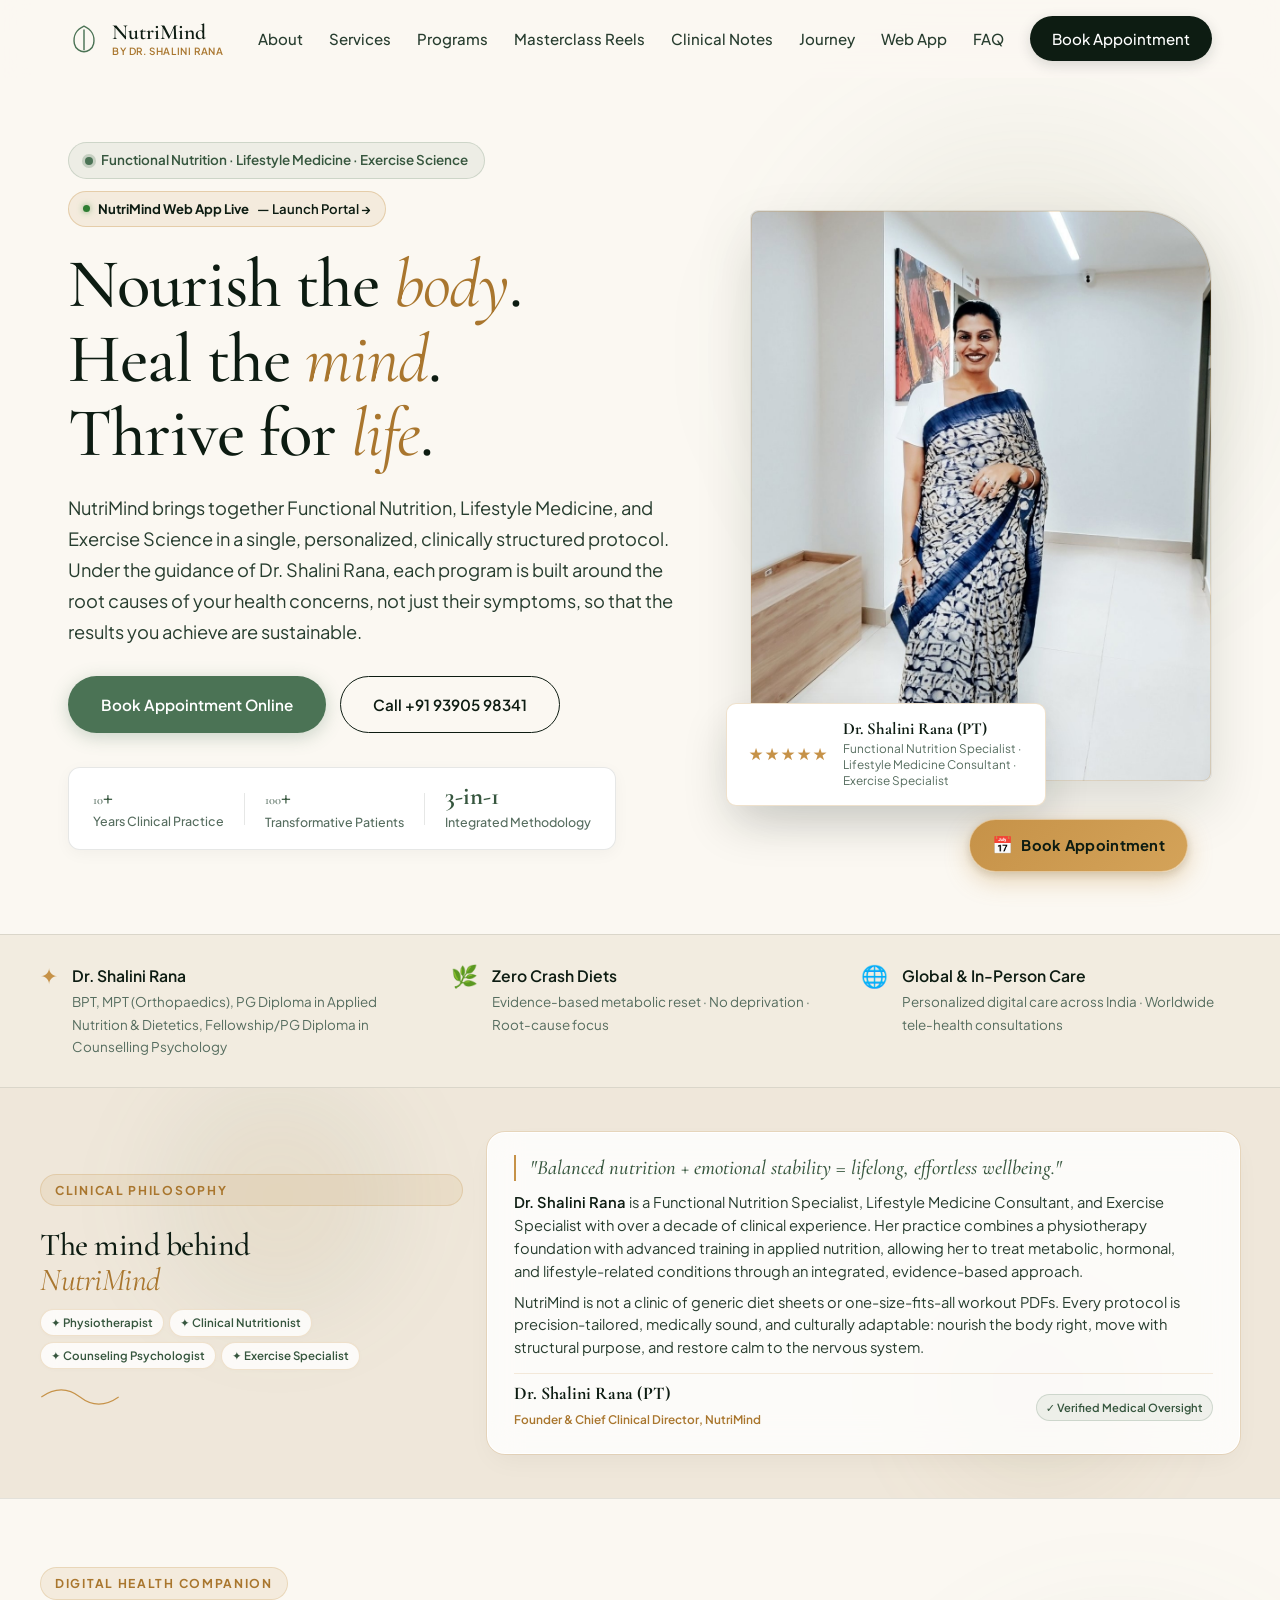
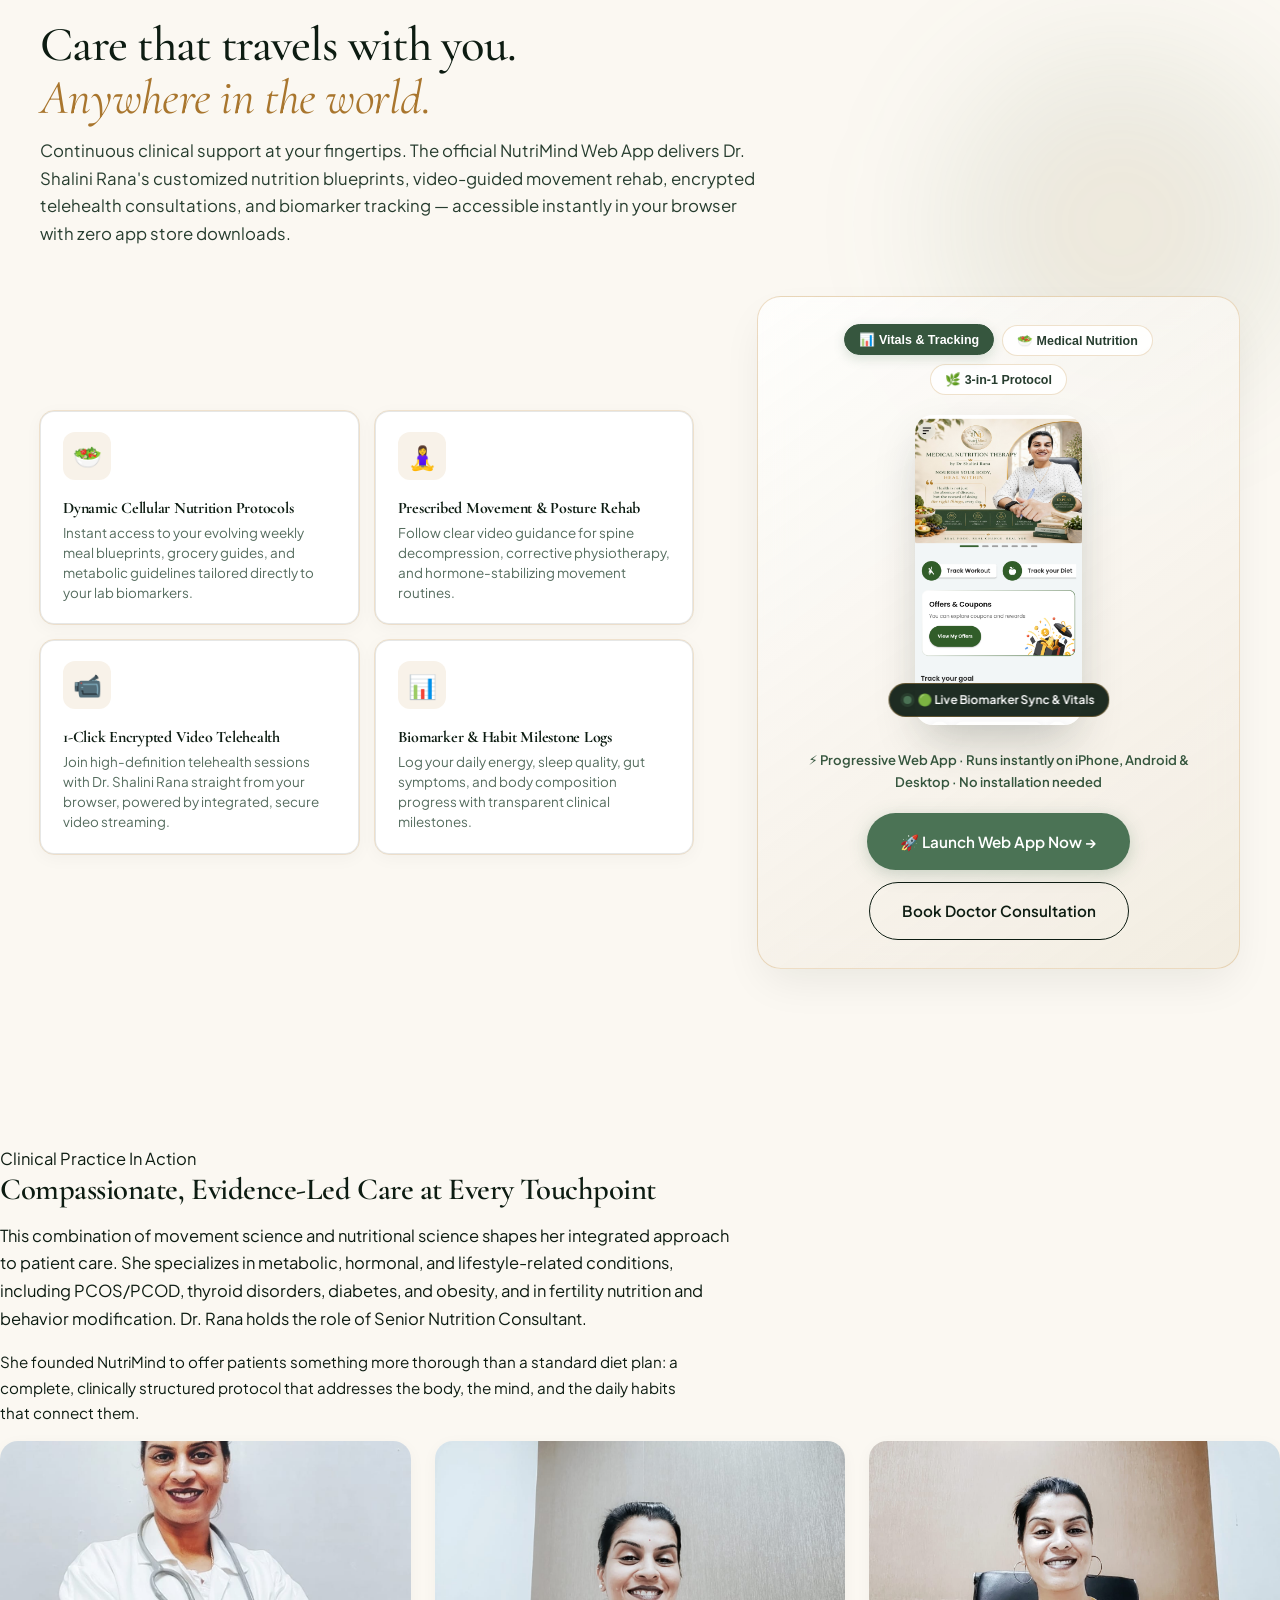
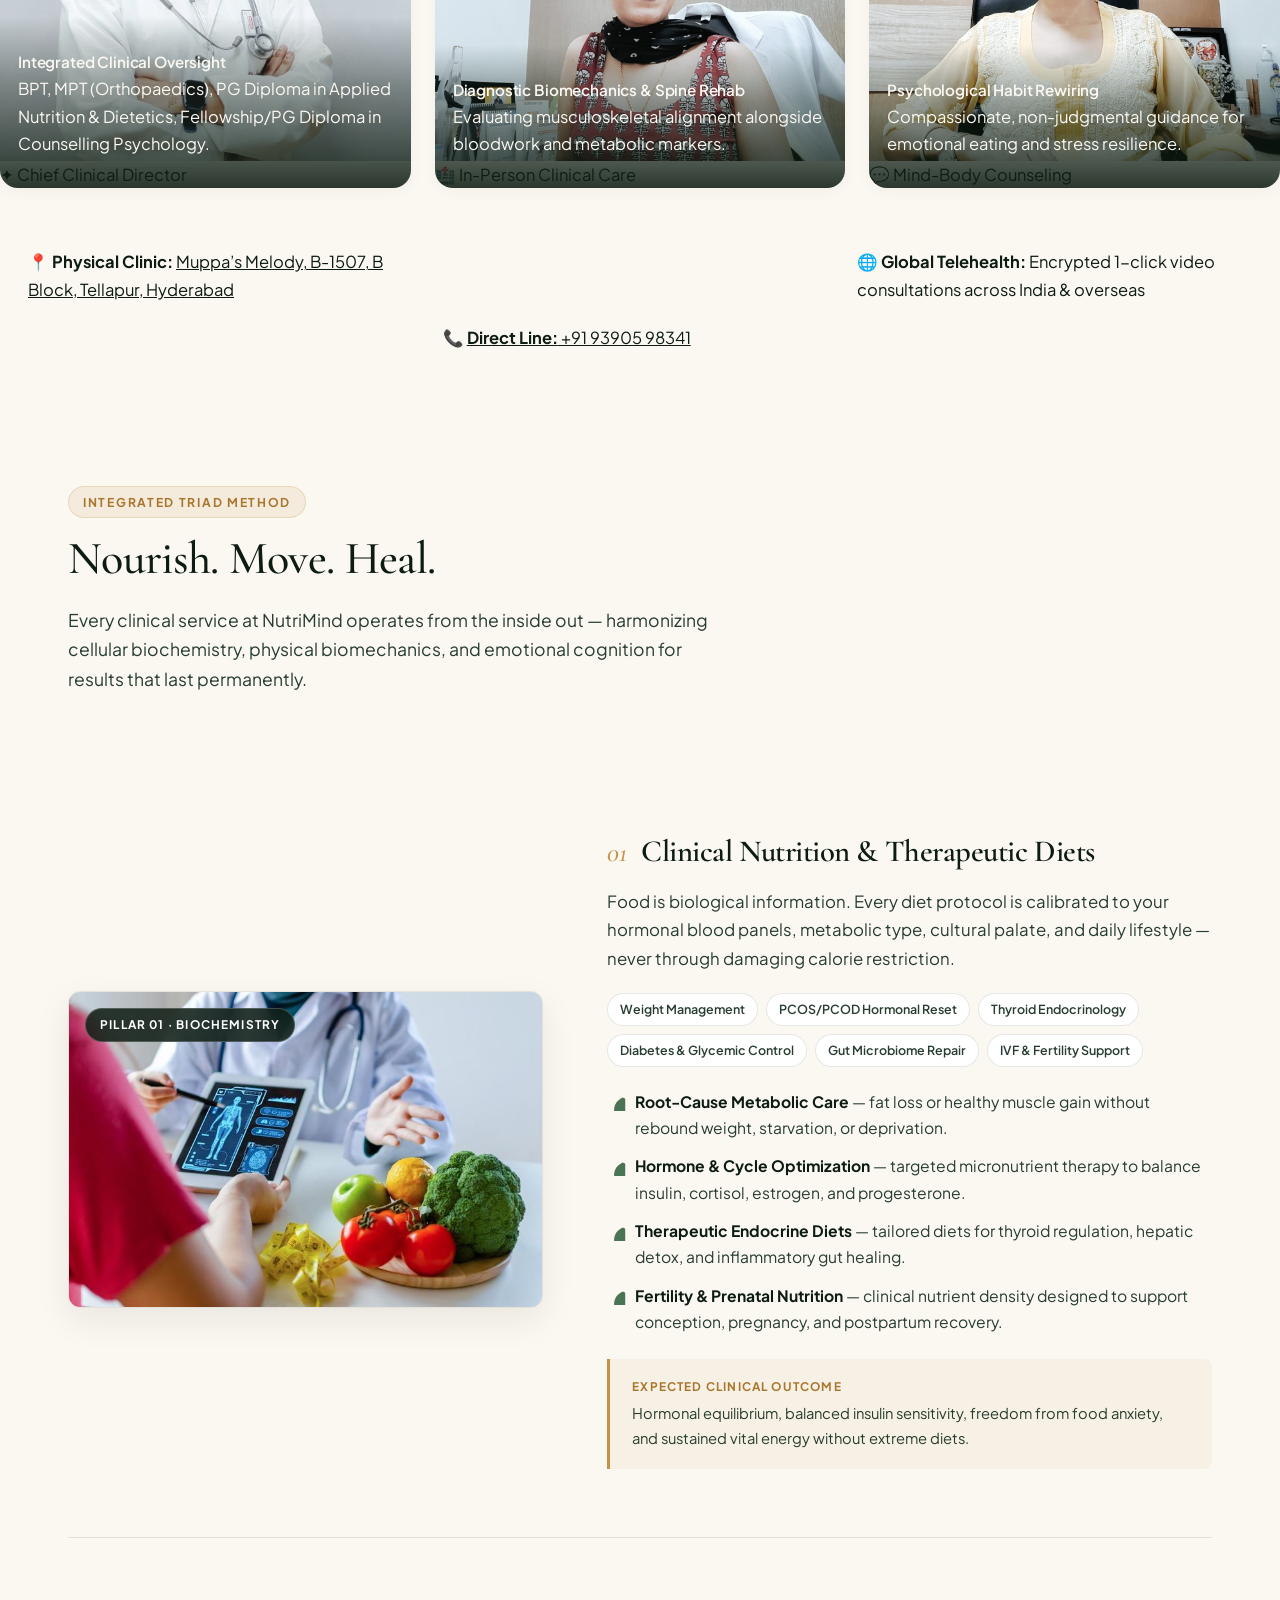
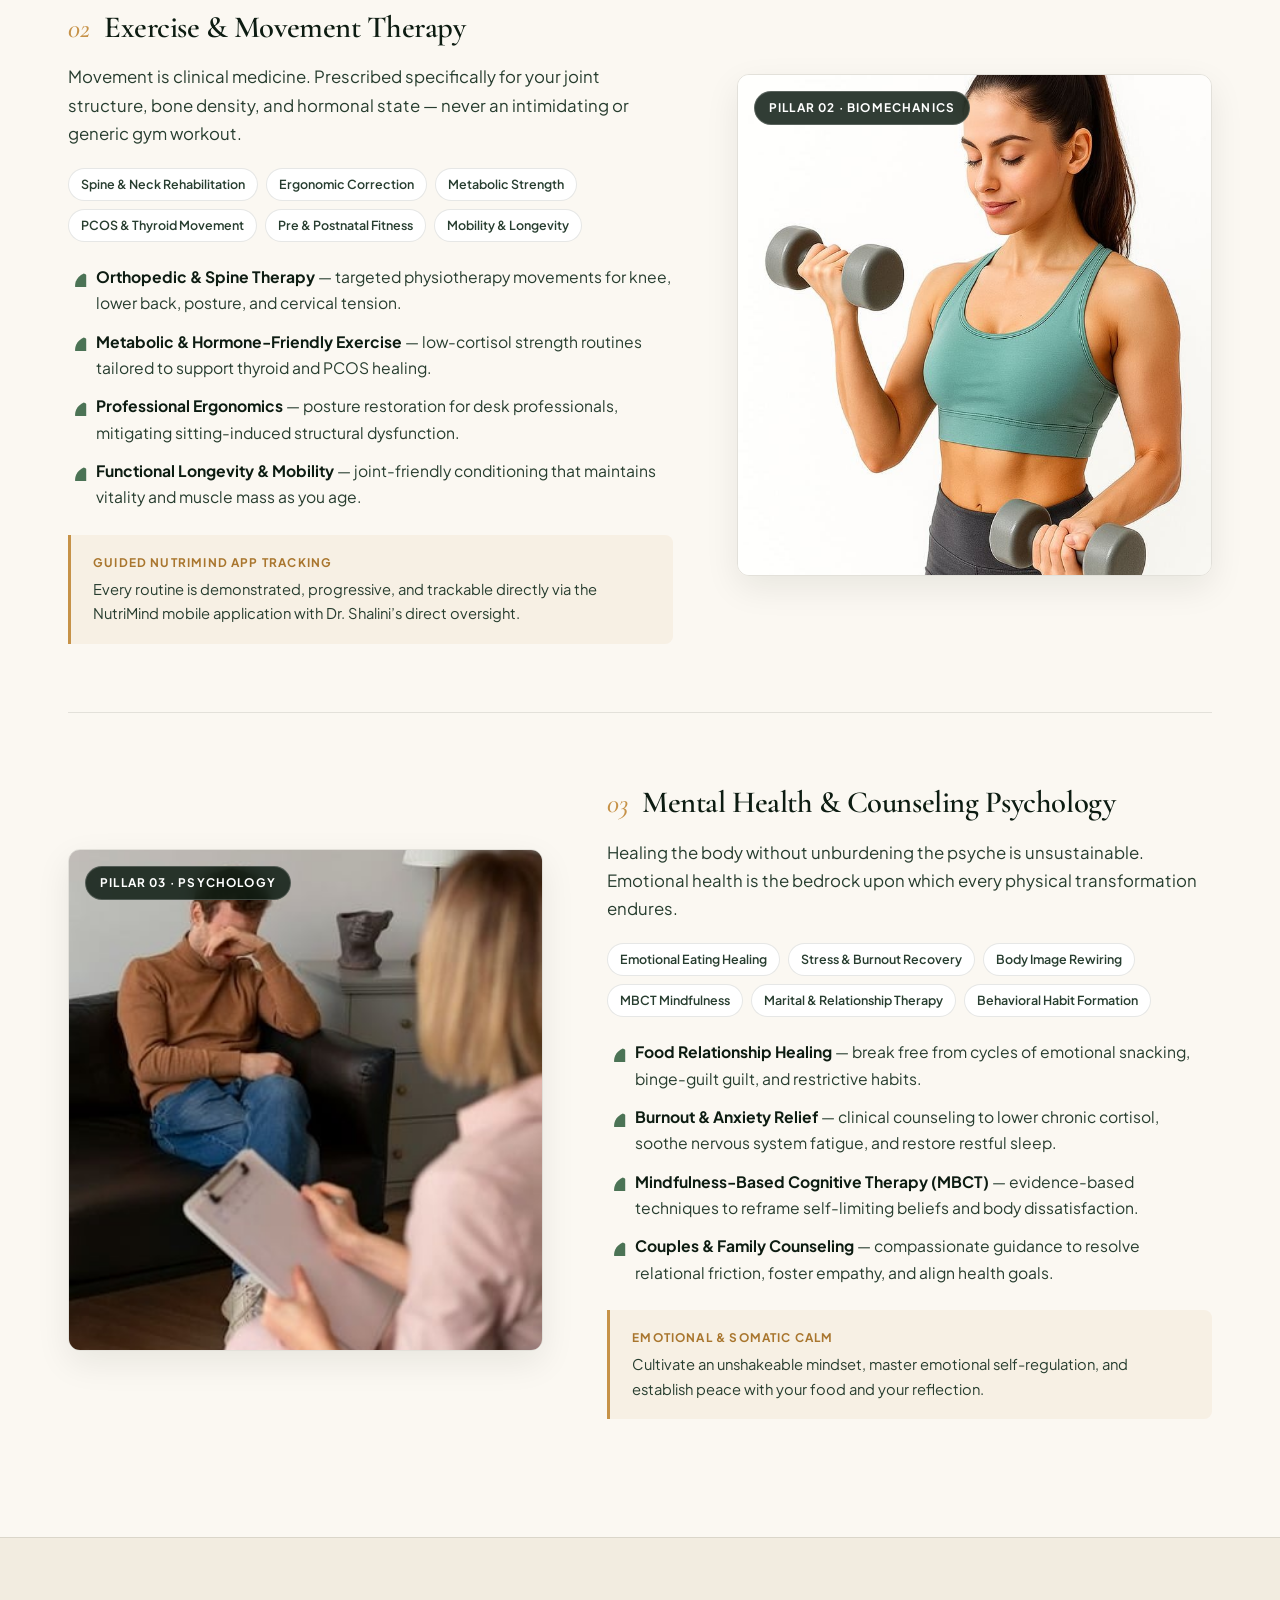
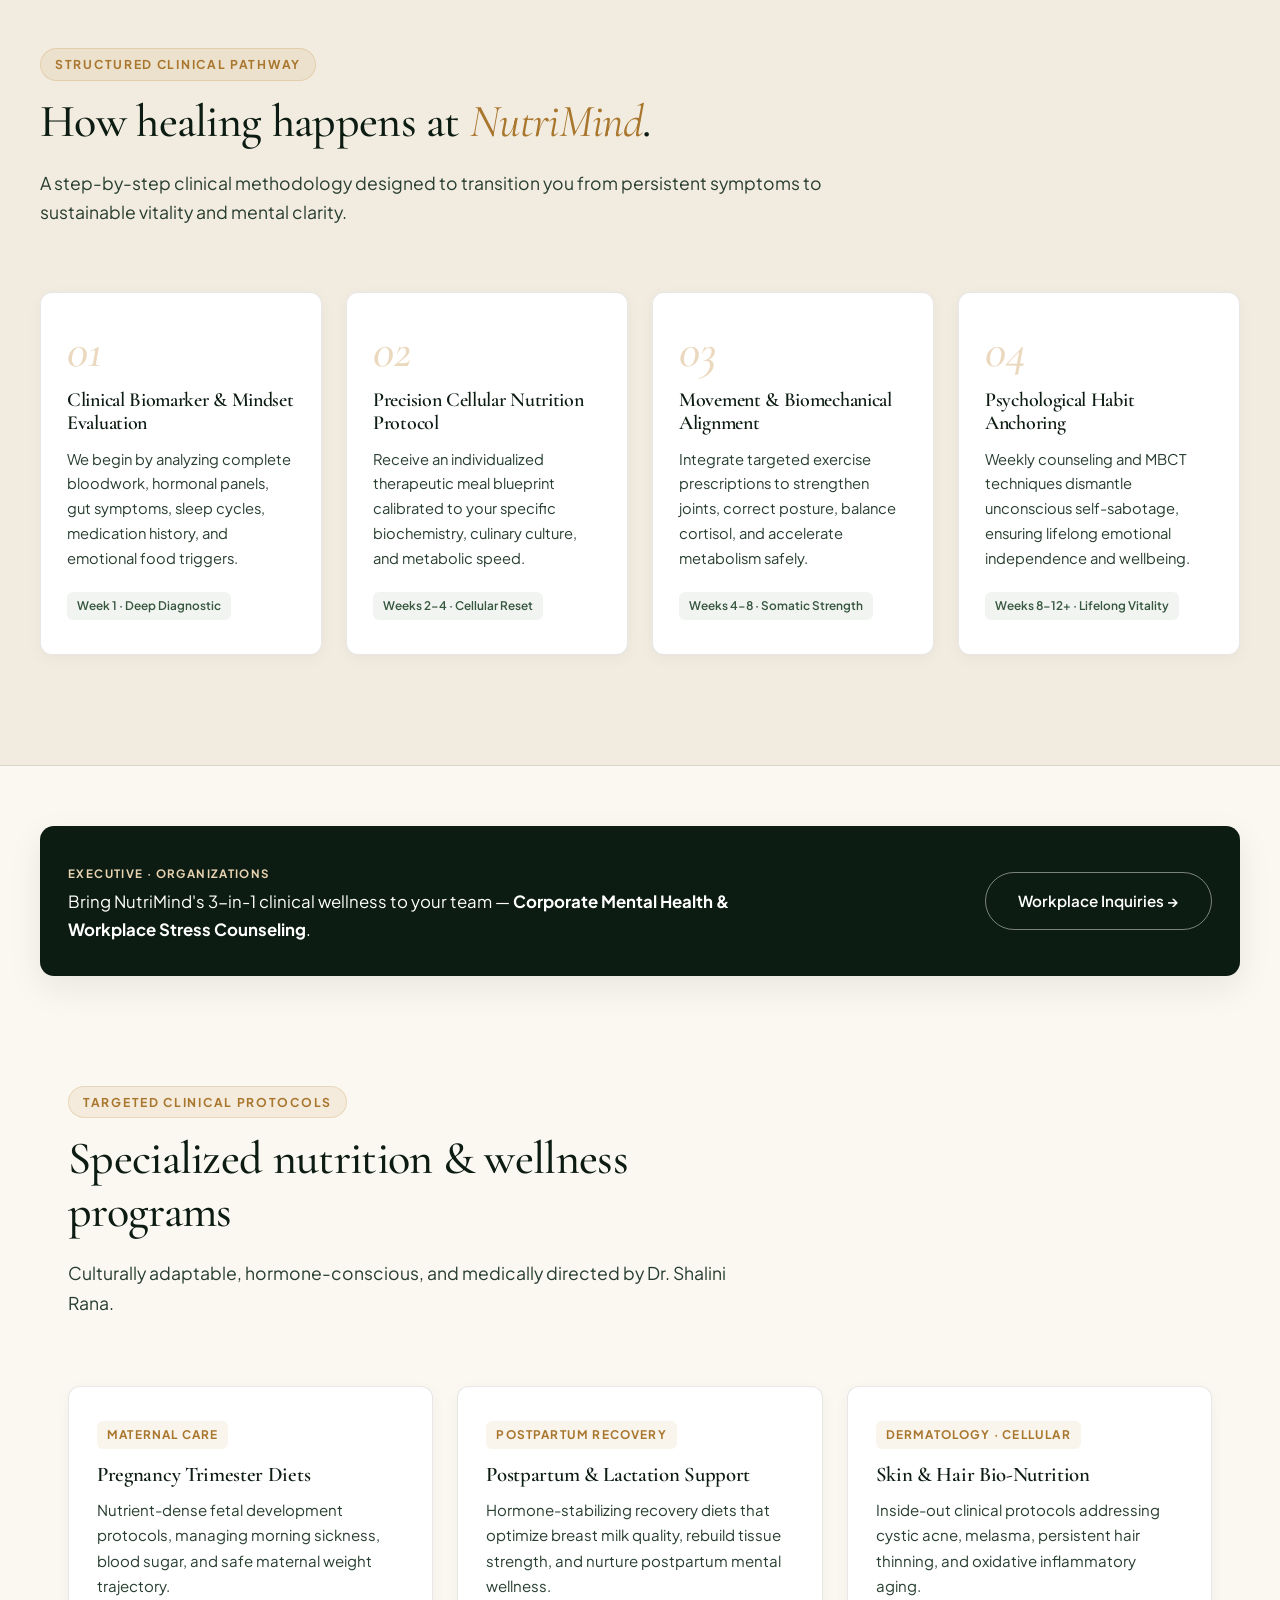
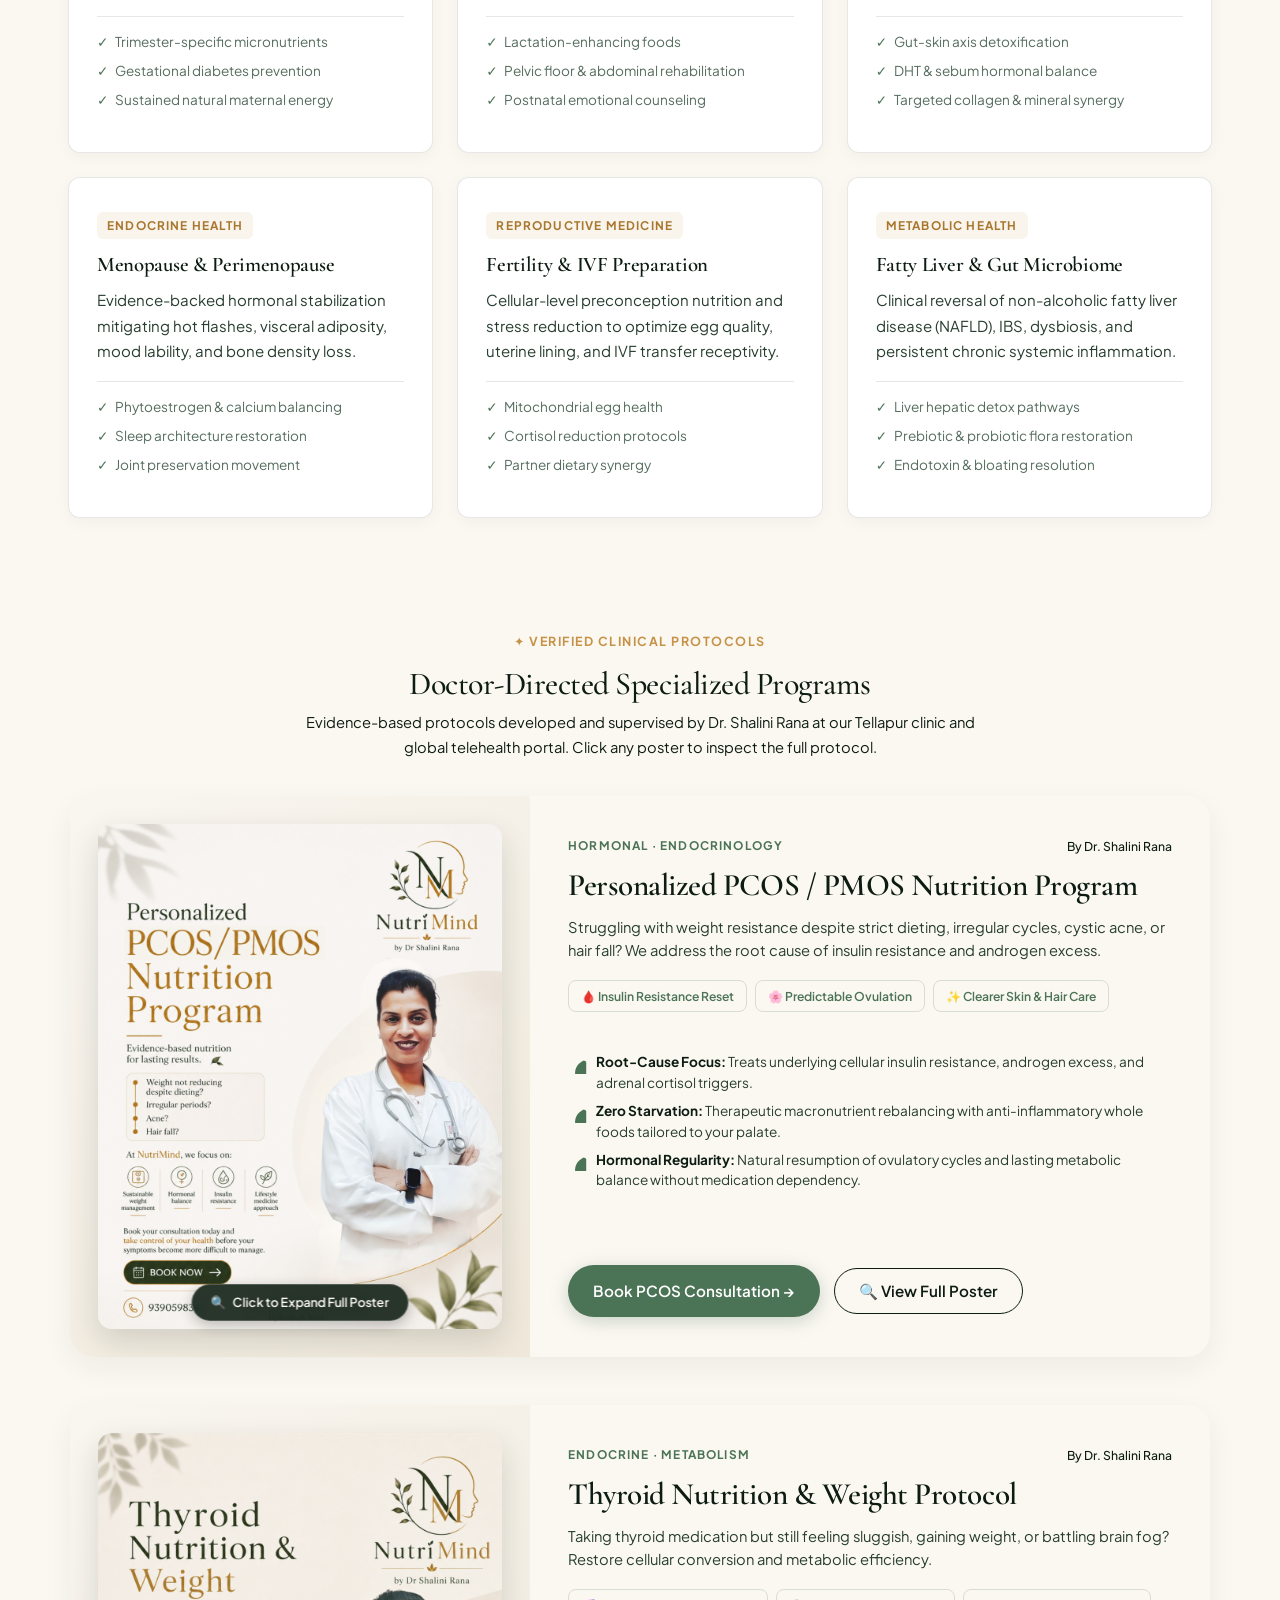
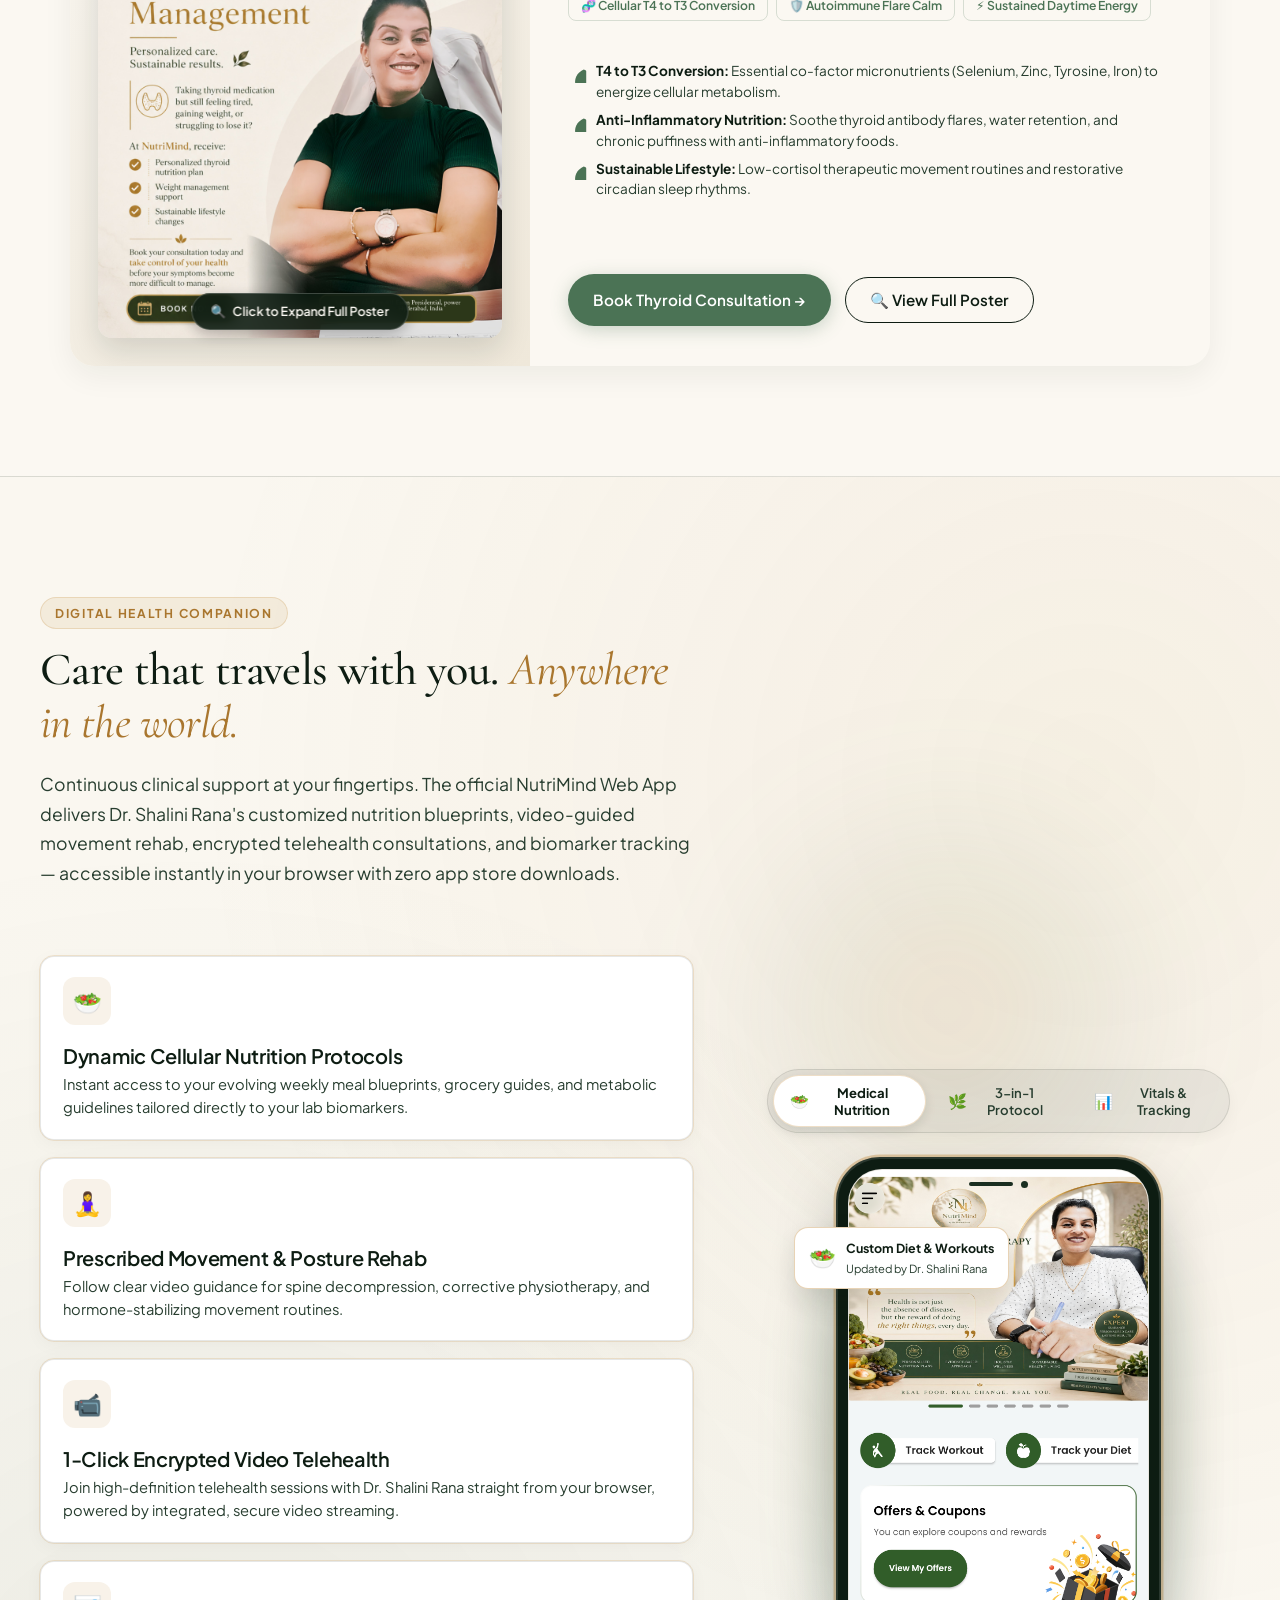
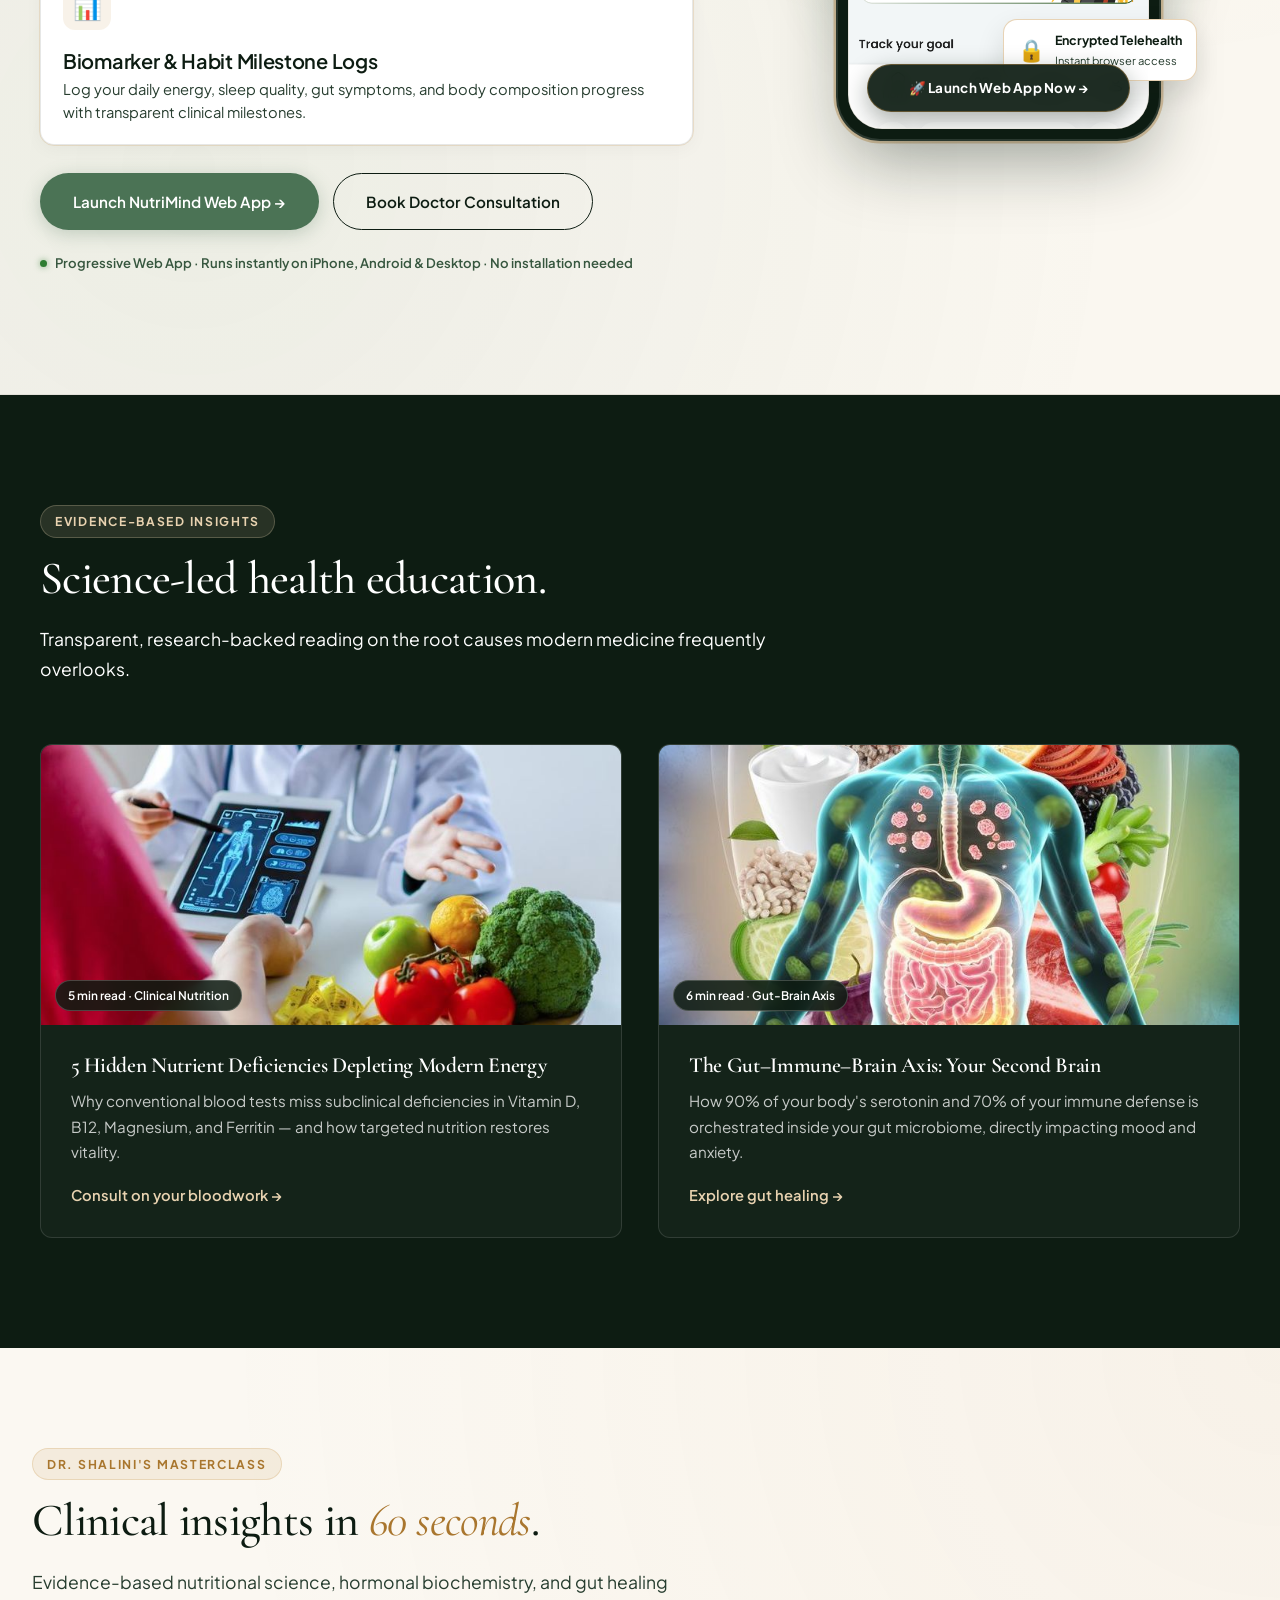
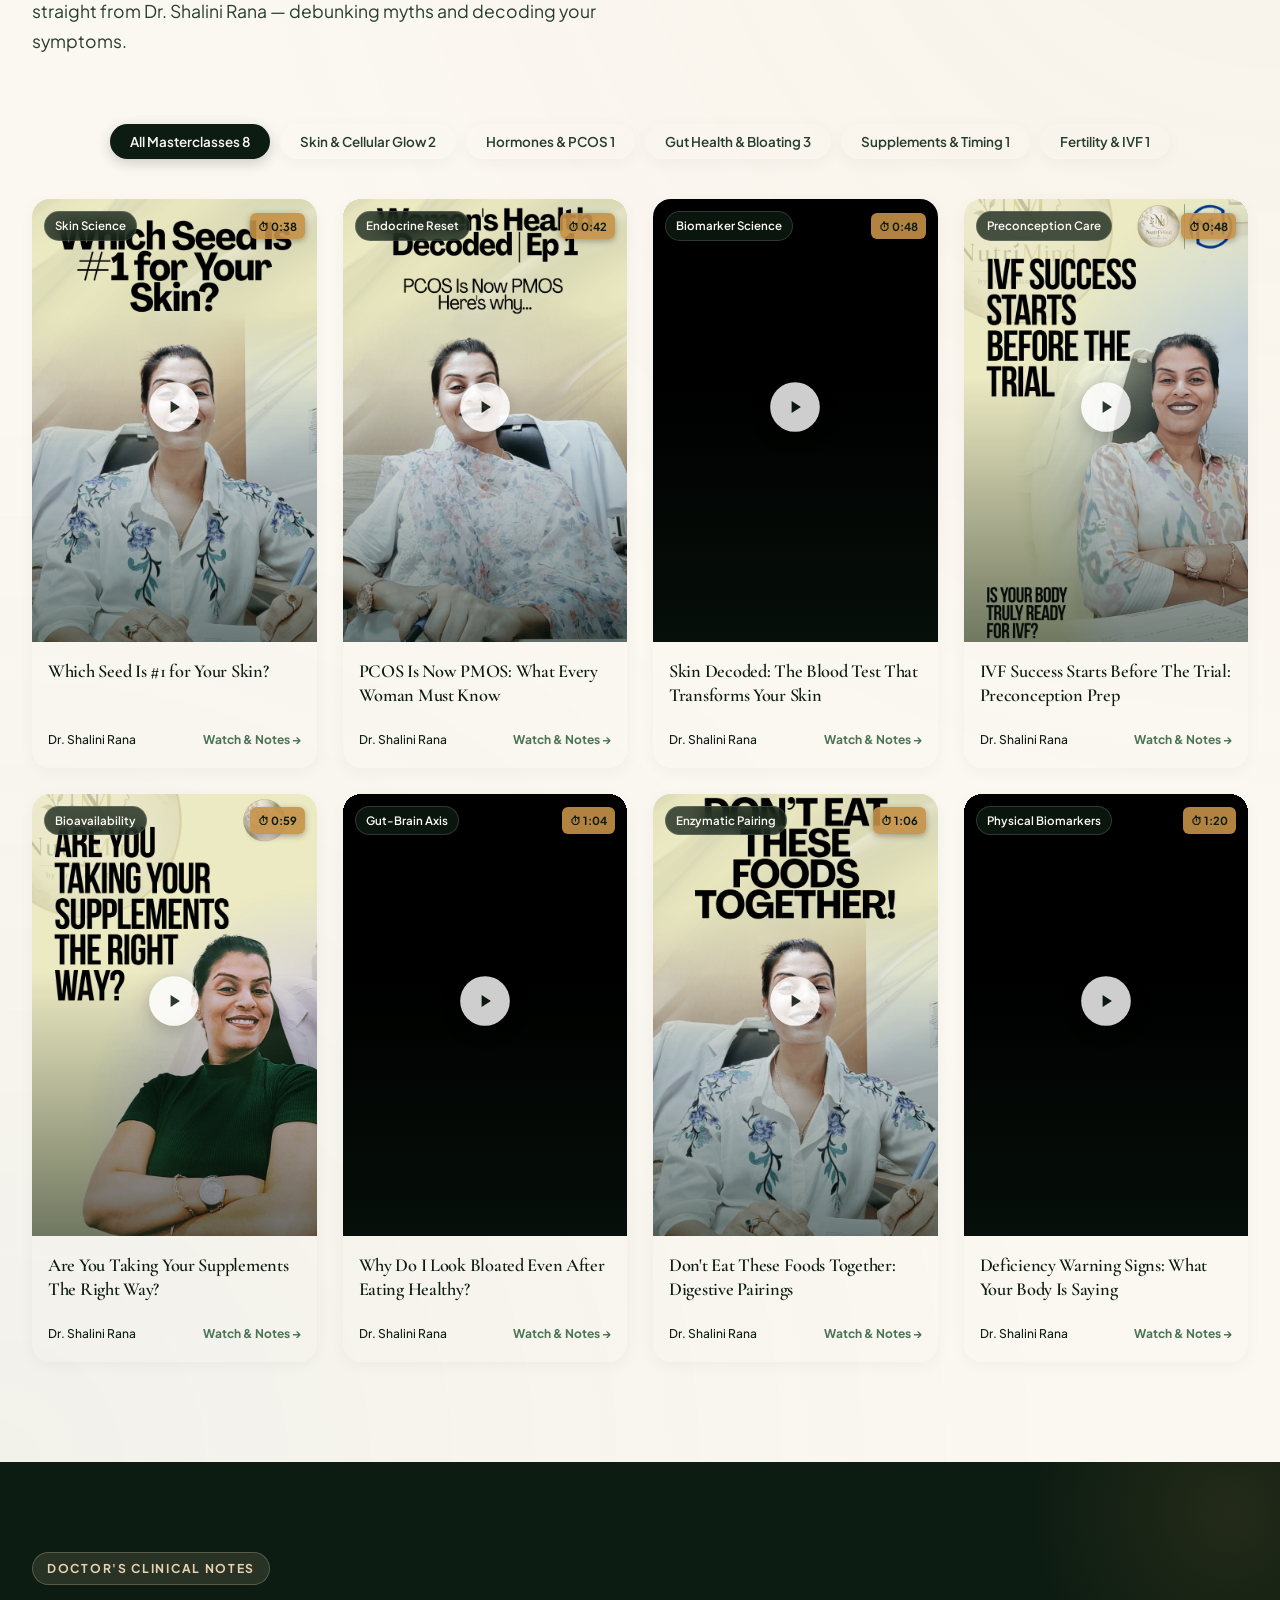
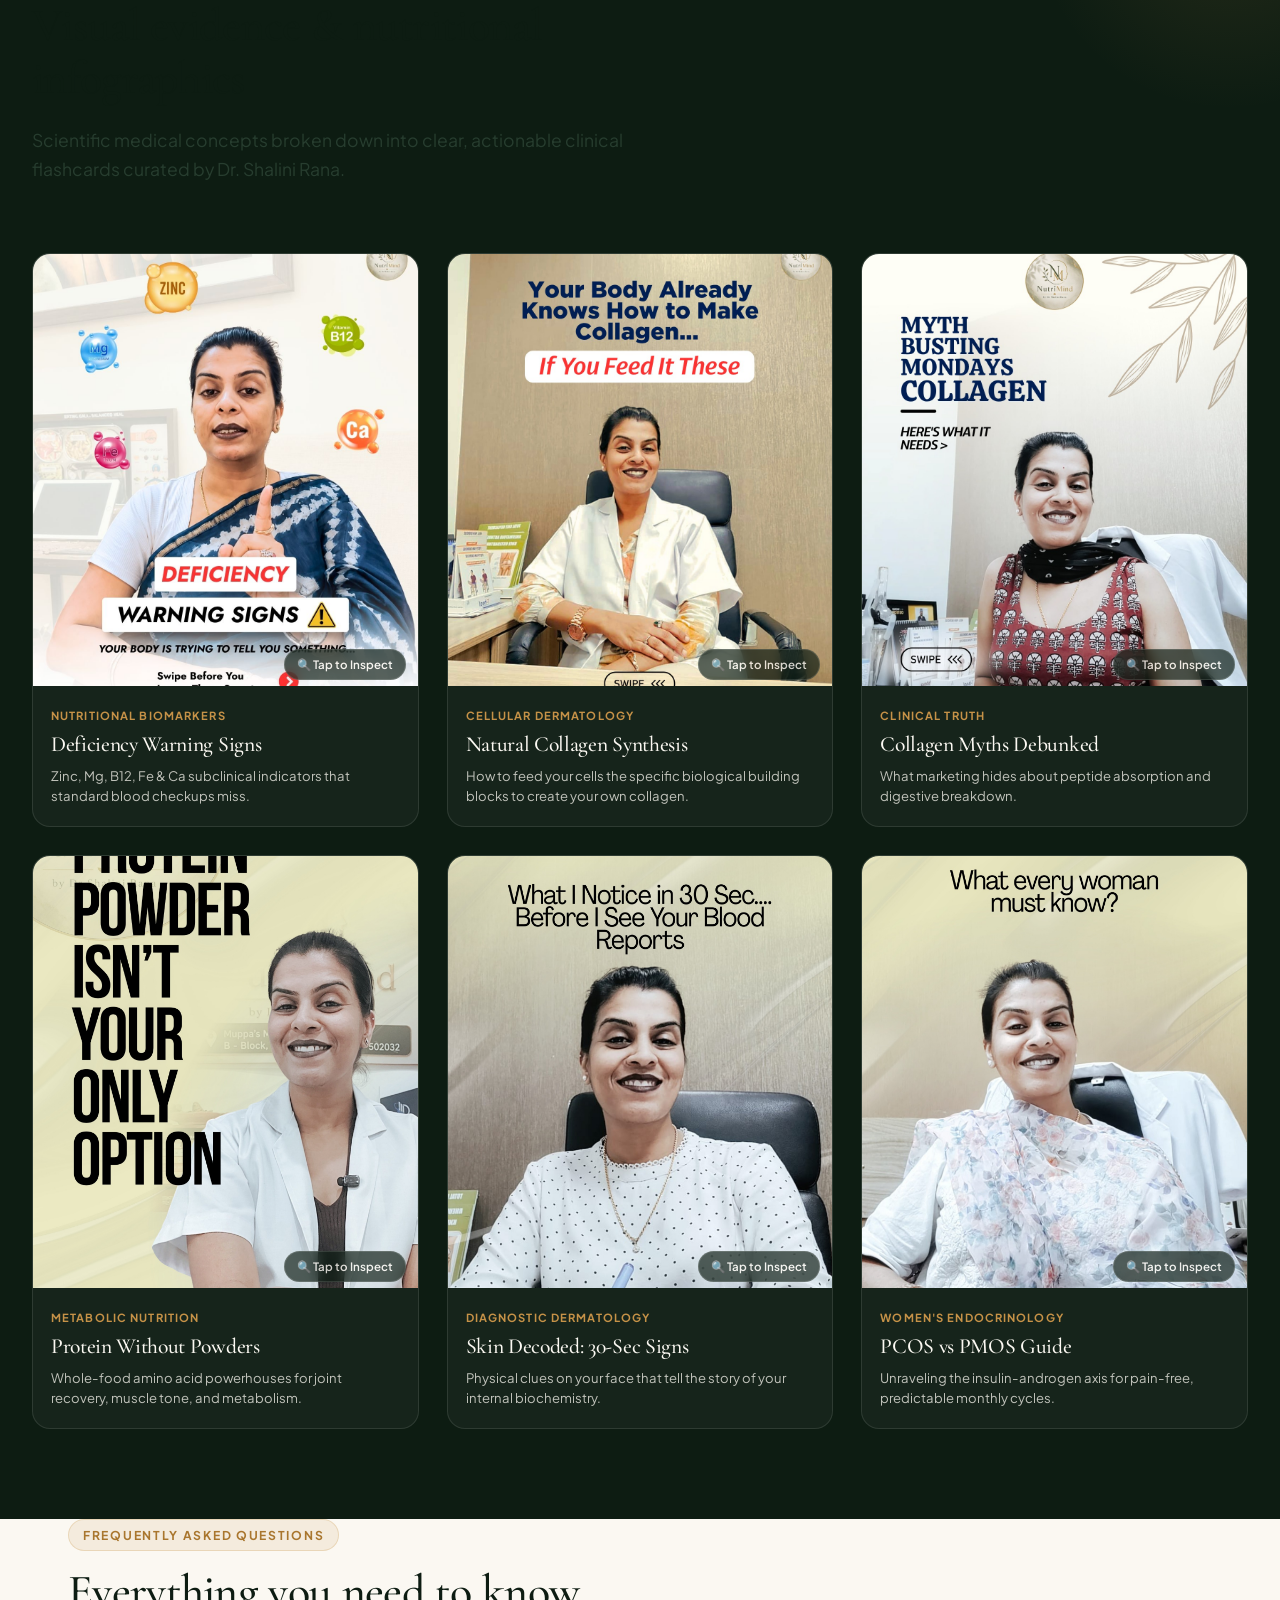
==== commit f1ad3432: "Optimize website performance, mobile responsiveness, UX hierarchy, and SEO structured data" ====
--- a/index.html
+++ b/index.html
@@ -3,12 +3,99 @@
 <head>
 <meta charset="UTF-8">
 <meta name="viewport" content="width=device-width, initial-scale=1.0">
-<title>NutriMind | Functional Nutrition &amp; Lifestyle Medicine by Dr. Shalini Rana</title>
-<meta name="description" content="Personalized, clinically structured protocols combining functional nutrition, lifestyle medicine, and exercise science. Consult Dr. Shalini Rana, Hyderabad.">
+<title>NutriMind | Functional Nutrition, Lifestyle Medicine &amp; Exercise Science by Dr. Shalini Rana</title>
+<meta name="description" content="Personalized, clinically structured protocols combining functional nutrition, orthopedic physical therapy, and counseling psychology. Consult Dr. Shalini Rana in Tellapur, Hyderabad &amp; worldwide online.">
+<meta name="keywords" content="Dr Shalini Rana, NutriMind, Clinical Nutrition Hyderabad, PCOS Nutritionist, Thyroid Dietitian, Lifestyle Medicine Tellapur, Orthopaedic Physiotherapy, Functional Nutrition India">
+<meta name="author" content="Dr. Shalini Rana">
+<meta name="robots" content="index, follow, max-image-preview:large, max-snippet:-1, max-video-preview:-1">
+<meta name="theme-color" content="#0D1C12">
+<link rel="canonical" href="https://nutrimindbydrshalini.com/">
+
+<!-- Open Graph / Facebook -->
+<meta property="og:type" content="website">
+<meta property="og:url" content="https://nutrimindbydrshalini.com/">
+<meta property="og:site_name" content="NutriMind by Dr. Shalini Rana">
+<meta property="og:title" content="NutriMind | Clinical Nutrition, Movement &amp; Psychology by Dr. Shalini Rana">
+<meta property="og:description" content="Root-cause metabolic reset, hormone balancing, and spine rehabilitation. In-person clinic in Tellapur, Hyderabad &amp; global telehealth consultations.">
+<meta property="og:image" content="assets/dr-shalini-portrait.jpg">
+<meta property="og:image:alt" content="Dr. Shalini Rana - Founder of NutriMind">
+<meta property="og:locale" content="en_IN">
+
+<!-- Twitter Card -->
+<meta name="twitter:card" content="summary_large_image">
+<meta name="twitter:title" content="NutriMind | Clinical Nutrition &amp; Lifestyle Medicine by Dr. Shalini Rana">
+<meta name="twitter:description" content="Personalized, evidence-based nutrition and lifestyle medicine protocols addressing PCOS, thyroid, gut health, and musculoskeletal wellness.">
+<meta name="twitter:image" content="assets/dr-shalini-portrait.jpg">
+
+<!-- Google Fonts Preconnect & Stylesheet -->
 <link rel="preconnect" href="https://fonts.googleapis.com">
 <link rel="preconnect" href="https://fonts.gstatic.com" crossorigin>
 <link href="https://fonts.googleapis.com/css2?family=Cormorant+Garamond:ital,wght@0,400;0,500;0,600;0,700;1,400;1,500;1,600&family=Plus+Jakarta+Sans:wght@300;400;500;600;700&display=swap" rel="stylesheet">
 <link rel="stylesheet" href="style.css">
+
+<!-- Structured Data (JSON-LD) for Medical Business & Physician -->
+<script type="application/ld+json">
+{
+  "@context": "https://schema.org",
+  "@graph": [
+    {
+      "@type": "MedicalBusiness",
+      "@id": "https://nutrimindbydrshalini.com/#medicalbusiness",
+      "name": "NutriMind by Dr. Shalini Rana",
+      "alternateName": "NutriMind Clinic",
+      "url": "https://nutrimindbydrshalini.com",
+      "logo": "assets/dr-shalini-portrait.jpg",
+      "image": "assets/dr-shalini-portrait.jpg",
+      "description": "Evidence-based clinical nutrition, physical therapy biomechanics, and counseling psychology protocols directed by Dr. Shalini Rana.",
+      "telephone": "+919390598341",
+      "email": "Shalini0621rana@gmail.com",
+      "address": {
+        "@type": "PostalAddress",
+        "streetAddress": "Muppa’s Melody, B-1507, B Block, Maruthi Nagar, Raghavendra Colony",
+        "addressLocality": "Tellapur, Hyderabad",
+        "addressRegion": "Telangana",
+        "postalCode": "502032",
+        "addressCountry": "IN"
+      },
+      "geo": {
+        "@type": "GeoCoordinates",
+        "latitude": 17.4705,
+        "longitude": 78.2917
+      },
+      "openingHoursSpecification": [
+        {
+          "@type": "OpeningHoursSpecification",
+          "dayOfWeek": ["Monday", "Tuesday", "Wednesday", "Thursday", "Friday", "Saturday"],
+          "opens": "09:00",
+          "closes": "19:30"
+        }
+      ],
+      "sameAs": [
+        "https://www.instagram.com/nutrimindbydrshalinirana?stkn=MWM5YXphNmJxcWhzYw==",
+        "https://www.youtube.com/@NutriMindbyDrShaliniRana",
+        "https://www.linkedin.com/in/dr-shalini-rana-pt?originalSubdomain=in",
+        "https://www.facebook.com/people/Nutrimindbydrshalinirana/61585867676920/",
+        "https://share.google/pYmHTSOw4zBQix2Mt"
+      ],
+      "priceRange": "$$"
+    },
+    {
+      "@type": "Physician",
+      "@id": "https://nutrimindbydrshalini.com/#physician",
+      "name": "Dr. Shalini Rana (PT)",
+      "jobTitle": "Chief Clinical Director & Founder",
+      "medicalSpecialty": [
+        "DietNutrition",
+        "PhysicalTherapy"
+      ],
+      "description": "Functional Nutrition Specialist, Lifestyle Medicine Consultant, and Exercise Specialist with BPT, MPT (Orthopaedics), PG Diploma in Applied Nutrition & Dietetics, and Fellowship/PG Diploma in Counselling Psychology.",
+      "worksFor": {
+        "@id": "https://nutrimindbydrshalini.com/#medicalbusiness"
+      }
+    }
+  ]
+}
+</script>
 </head>
 <body>
 
--- a/style.css
+++ b/style.css
@@ -2116,51 +2116,90 @@
 }
 
 @media (max-width: 820px) {
+  body.nav-open {
+    overflow: hidden;
+  }
   .main-nav {
-    position: fixed; inset: 68px 0 0 0; background: var(--ivory);
-    flex-direction: column; align-items: flex-start; padding: 34px 28px;
-    gap: 22px; transform: translateY(-8px); opacity: 0; pointer-events: none;
+    position: fixed; inset: 68px 0 0 0;
+    background: rgba(251, 248, 242, 0.98);
+    backdrop-filter: blur(20px);
+    -webkit-backdrop-filter: blur(20px);
+    flex-direction: column; align-items: flex-start;
+    padding: 30px 24px 40px;
+    gap: 18px;
+    transform: translateY(-10px);
+    opacity: 0; pointer-events: none;
     transition: transform .25s ease, opacity .25s ease;
-    box-shadow: var(--shadow-lg);
+    box-shadow: 0 20px 40px rgba(13, 28, 18, 0.12);
+    overflow-y: auto;
+    max-height: calc(100vh - 68px);
+    border-top: 1px solid var(--line);
   }
   .main-nav.open { transform: none; opacity: 1; pointer-events: auto; }
-  .main-nav a { font-size: 1.15rem; }
+  .main-nav a {
+    font-size: 1.18rem;
+    font-weight: 500;
+    padding: 8px 0;
+    width: 100%;
+    border-bottom: 1px solid rgba(13, 28, 18, 0.05);
+  }
+  .main-nav a.nav-cta {
+    margin-top: 12px;
+    text-align: center;
+    border-bottom: none;
+    padding: 14px 20px;
+    font-size: 1rem;
+  }
   .nav-toggle { display: flex; }
 }
 
 @media (max-width: 580px) {
-  .app-showcase { padding: 75px 18px; }
+  .app-showcase { padding: 60px 16px; }
   .app-cta-group { flex-direction: column; }
   .app-cta-group .btn { width: 100%; text-align: center; }
   .orbit-badge { display: none; }
-  .app-device-frame { width: 290px; border-radius: 36px; padding: 10px; }
-  .device-screen { border-radius: 28px; min-height: 480px; }
+  .app-device-frame { width: 100%; max-width: 290px; border-radius: 36px; padding: 10px; }
+  .device-screen { border-radius: 28px; min-height: 440px; }
   .journey-grid { grid-template-columns: 1fr; }
   .program-grid { grid-template-columns: 1fr; }
-  .hero-actions { flex-direction: column; }
-  .hero-actions .btn { width: 100%; }
+  .hero-actions { flex-direction: column; width: 100%; }
+  .hero-actions .btn { width: 100%; text-align: center; }
   .hero-trust-bar { flex-direction: column; align-items: flex-start; width: 100%; }
   .trust-divider { width: 100%; height: 1px; }
-  .contact-form { padding: 30px 22px; }
+  .contact-form { padding: 26px 18px; }
+  .contact-form input,
+  .contact-form select,
+  .contact-form textarea {
+    font-size: 16px; /* Prevents auto-zoom in iOS Safari */
+  }
   .floating-book-btn {
-    bottom: 18px; right: 72px;
-    padding: 10px 16px;
-    font-size: 0.82rem;
+    bottom: calc(16px + env(safe-area-inset-bottom, 0px));
+    right: calc(68px + env(safe-area-inset-right, 0px));
+    padding: 11px 16px;
+    font-size: 0.84rem;
+    min-height: 44px;
+    display: inline-flex;
+    align-items: center;
   }
   .back-to-top {
-    bottom: 18px; right: 16px;
+    bottom: calc(16px + env(safe-area-inset-bottom, 0px));
+    right: calc(14px + env(safe-area-inset-right, 0px));
     width: 44px; height: 44px;
   }
 }
 
 @media (max-width: 380px) {
+  .hero-badge-wrap { flex-direction: column; align-items: flex-start; gap: 8px; }
+  .hero-badge, .hero-app-pill { width: 100%; justify-content: center; }
   .floating-book-btn {
-    bottom: 16px; right: 64px;
+    bottom: calc(12px + env(safe-area-inset-bottom, 0px));
+    right: calc(56px + env(safe-area-inset-right, 0px));
     padding: 9px 12px;
     font-size: 0.78rem;
   }
   .back-to-top {
-    bottom: 16px; right: 12px;
+    bottom: calc(12px + env(safe-area-inset-bottom, 0px));
+    right: calc(10px + env(safe-area-inset-right, 0px));
     width: 40px; height: 40px;
   }
 }
